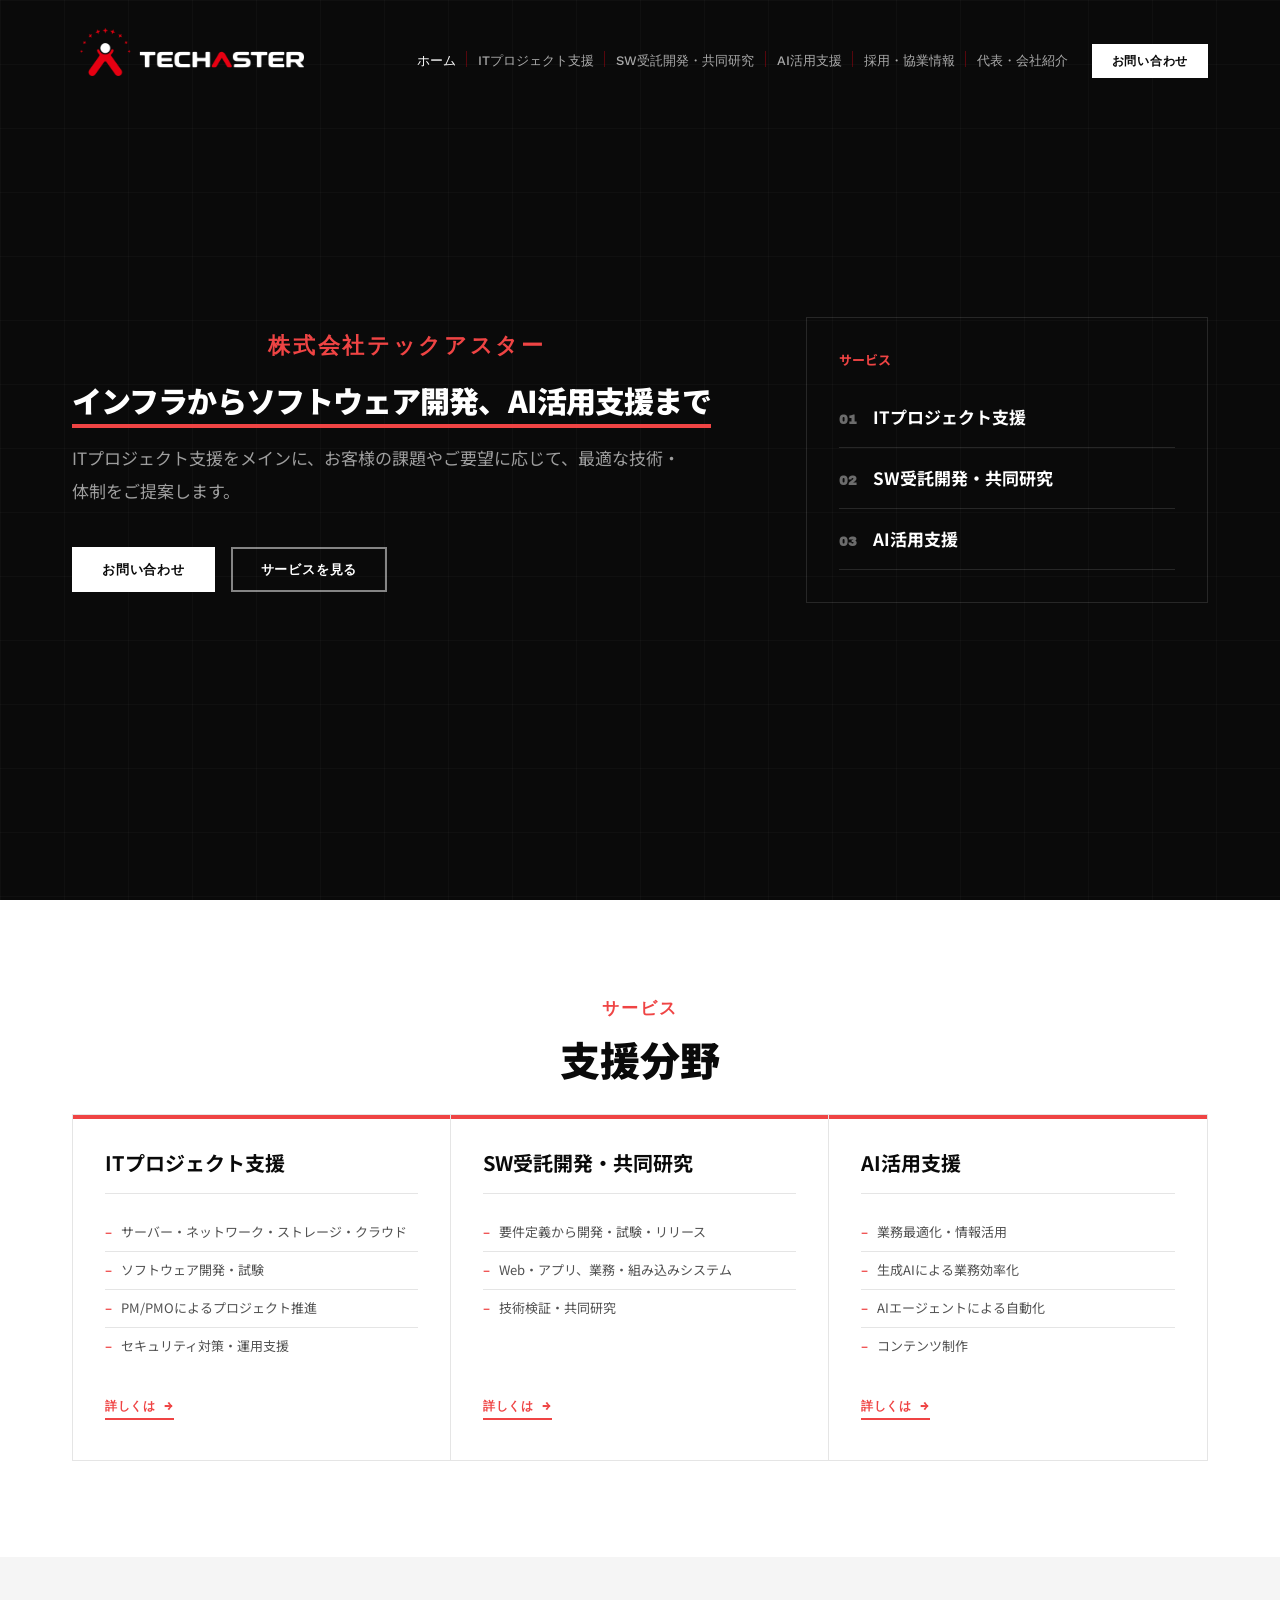
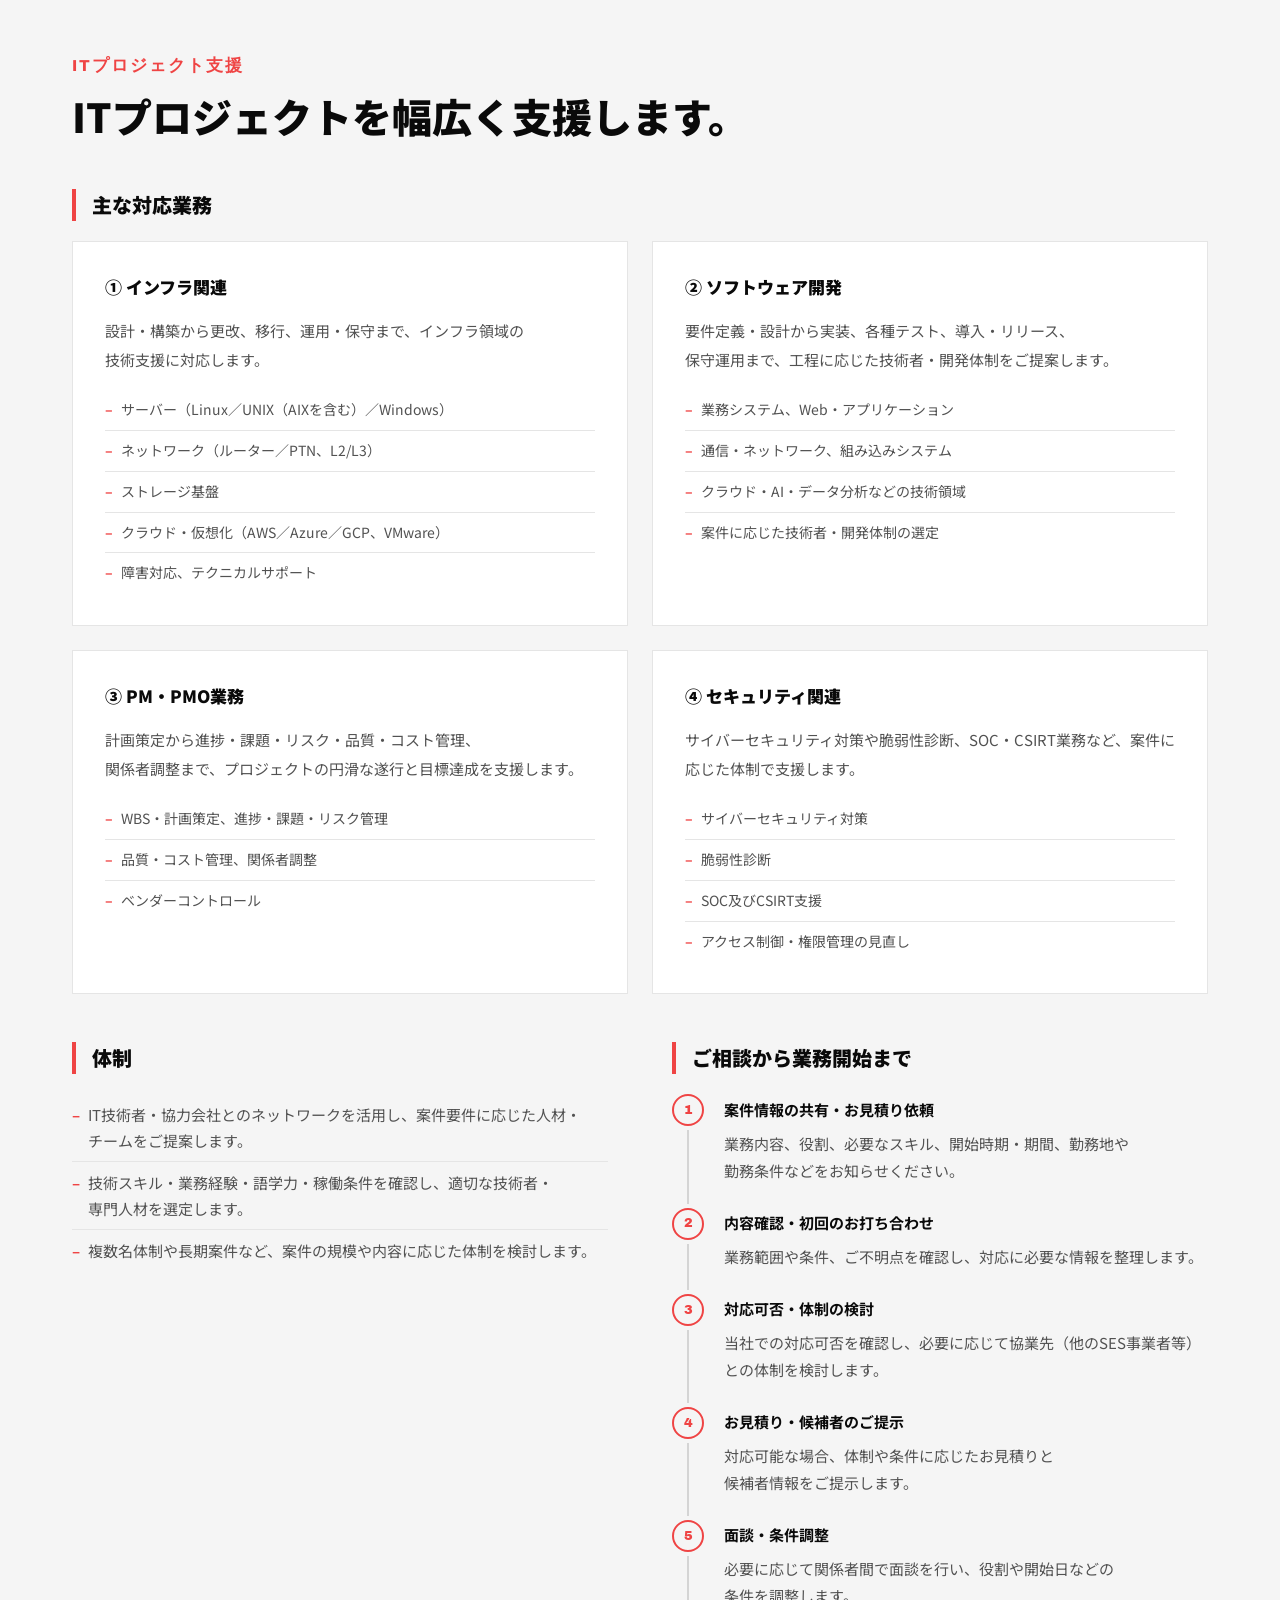
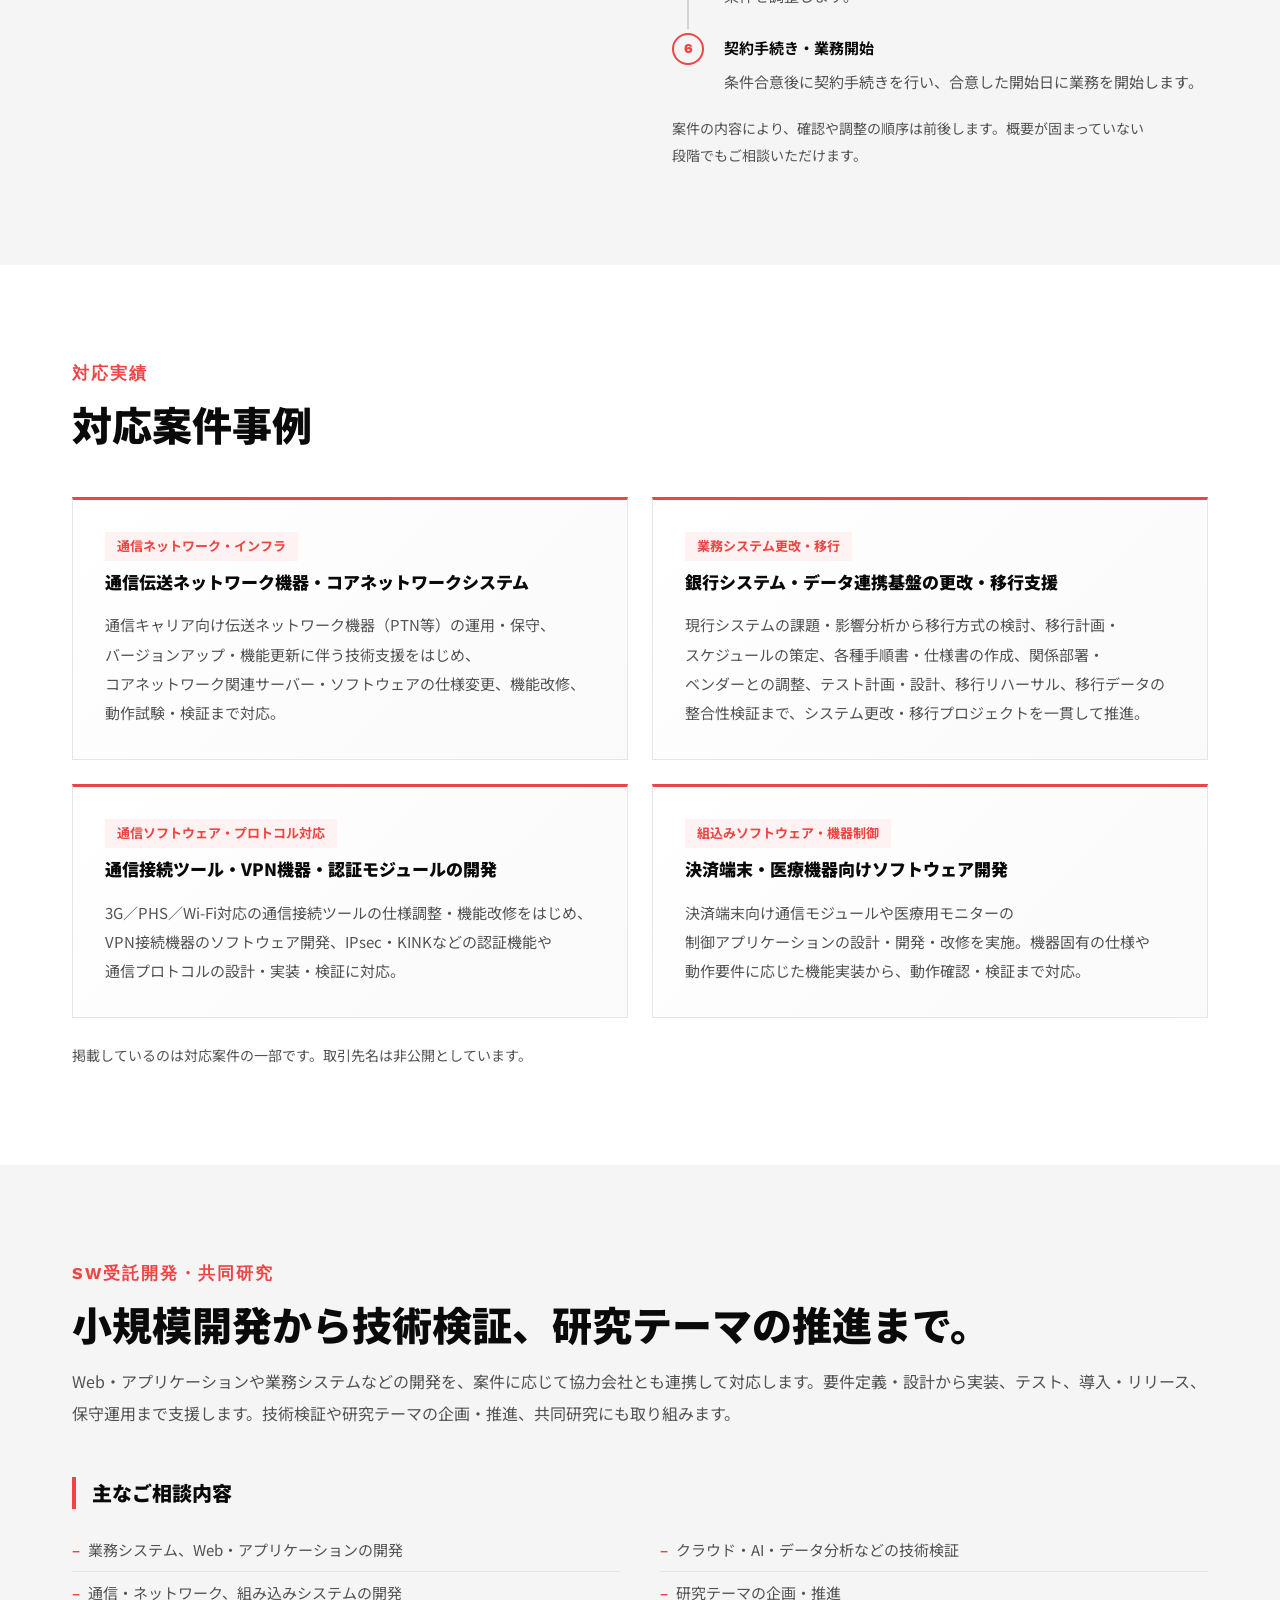
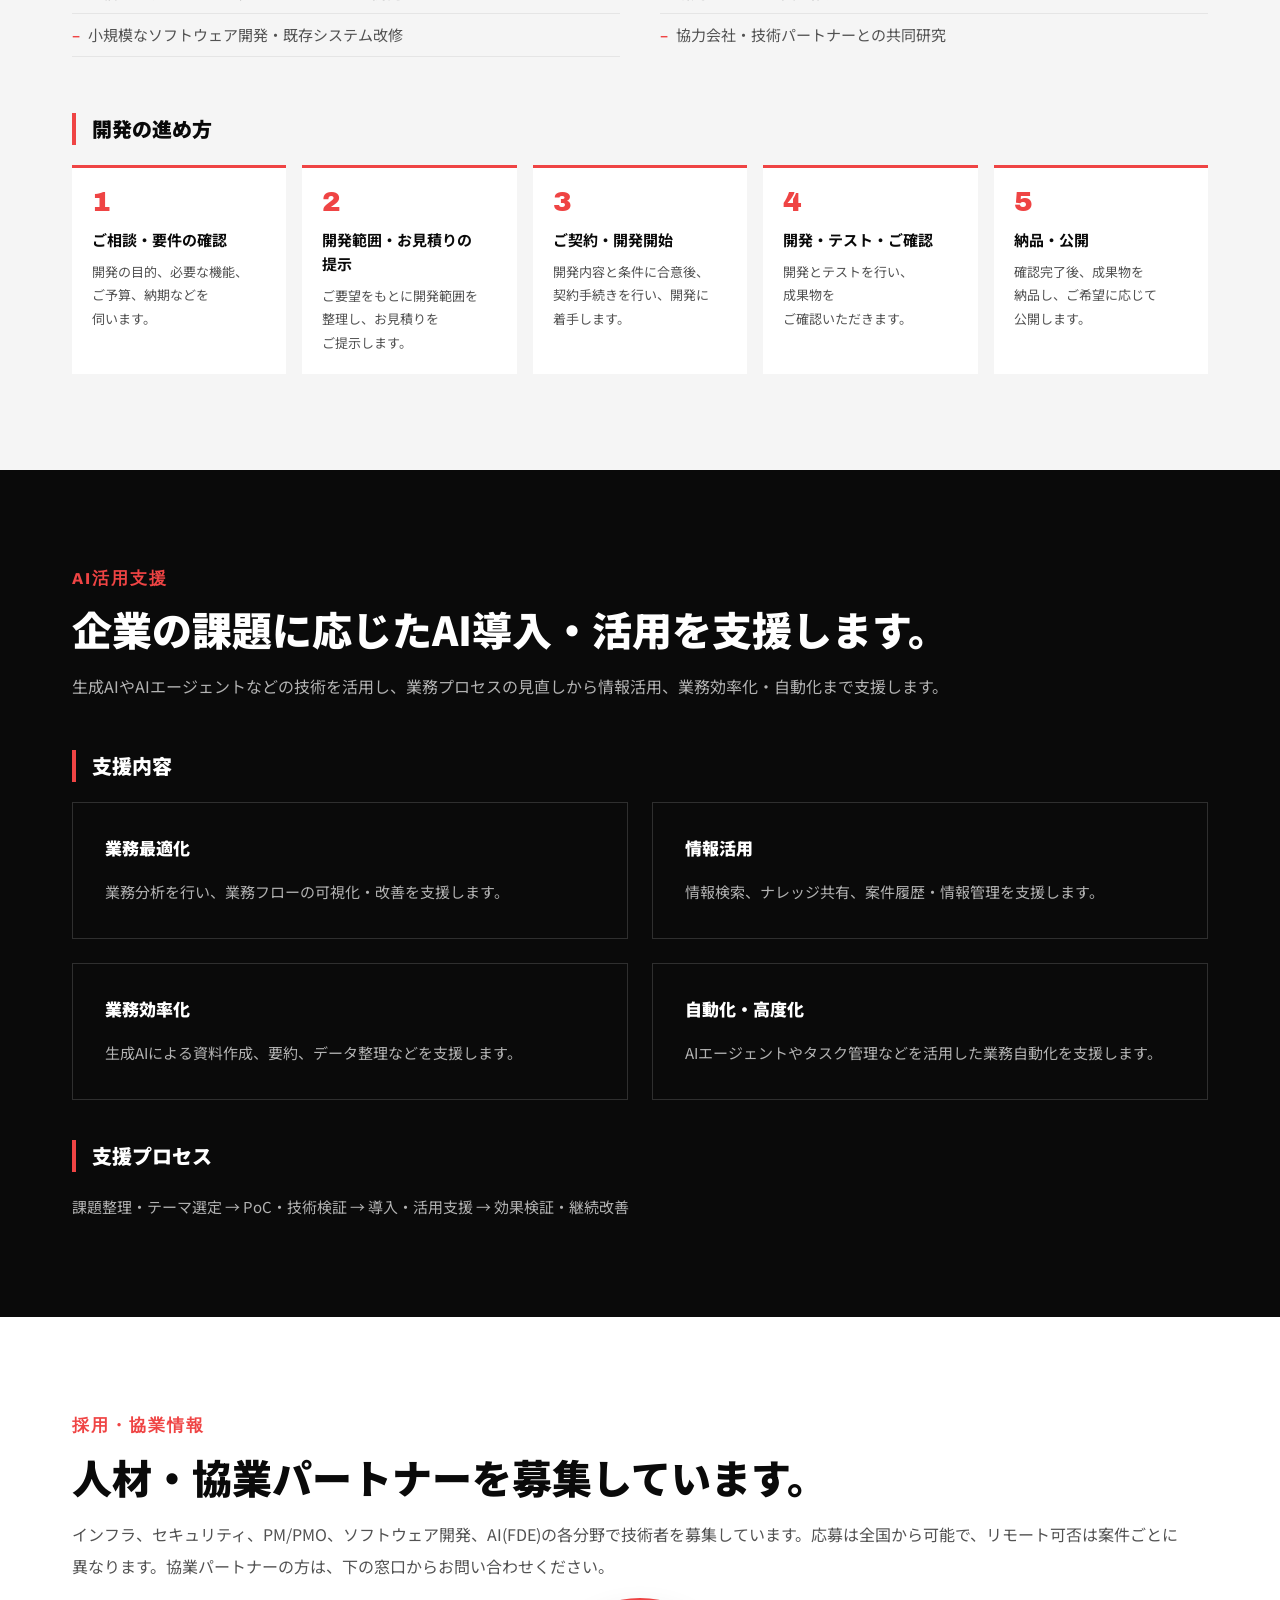
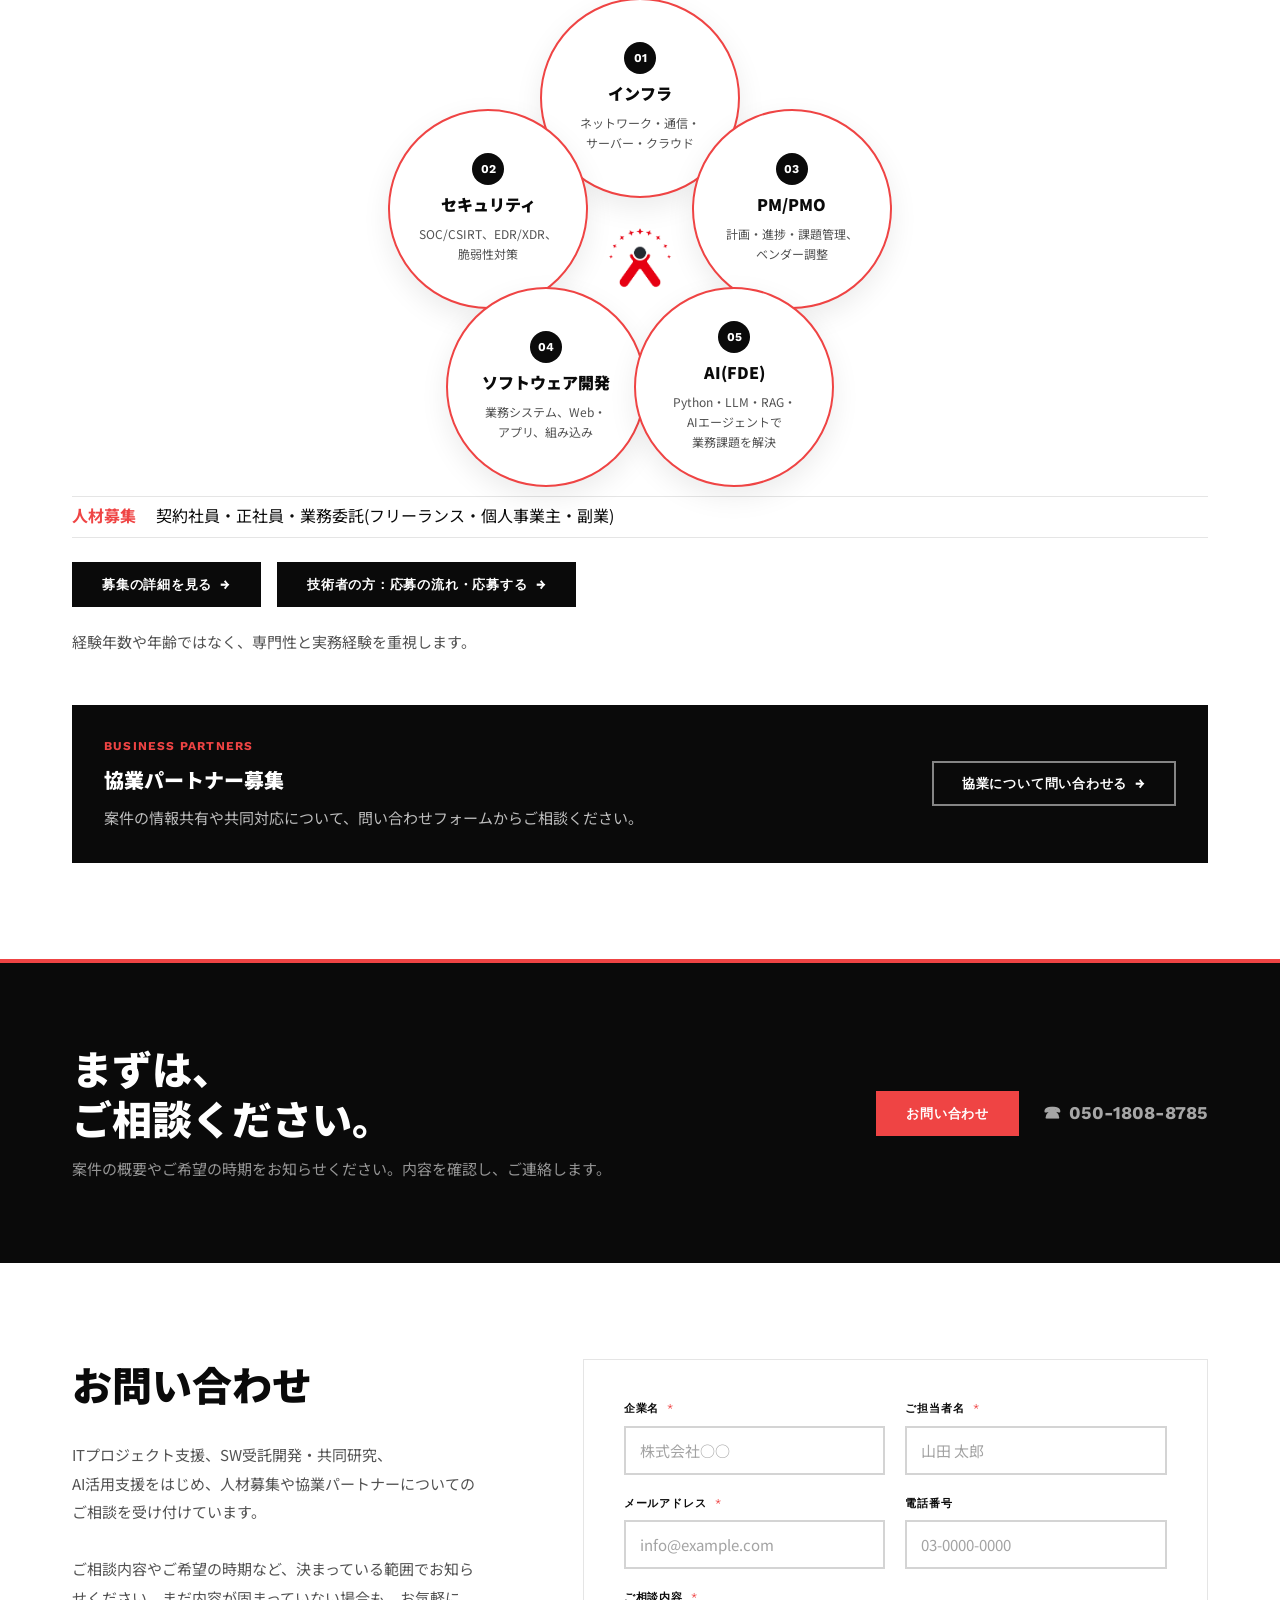
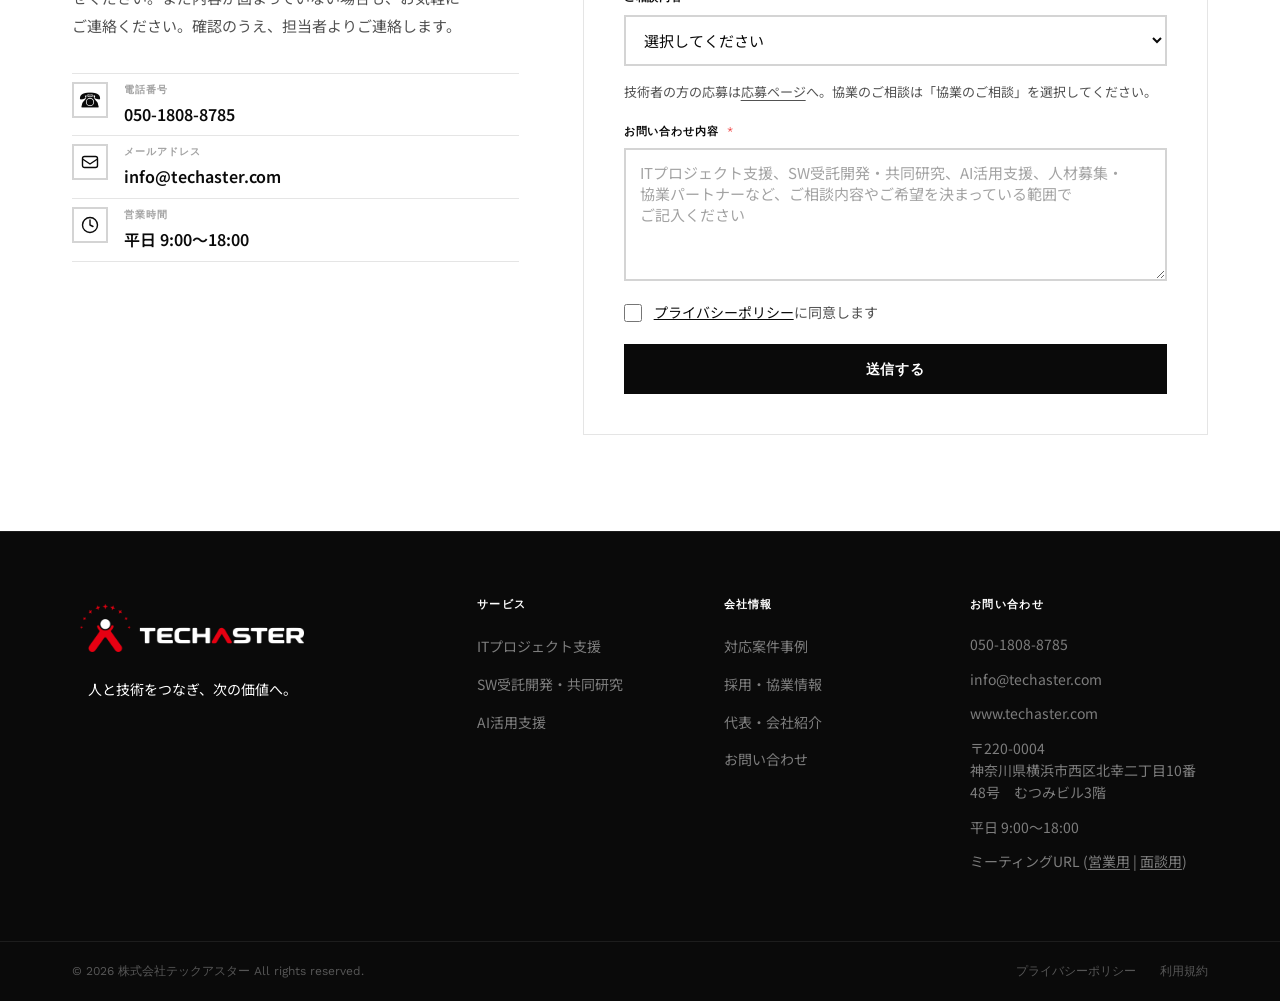
==== index.html @ bf21780f "【HP】代表挨拶を新設" ====
<!DOCTYPE html>
<html lang="ja">

<head>
    <meta charset="utf-8">
    <meta name="viewport" content="width=device-width, initial-scale=1.0">
    <meta name="description" content="株式会社テックアスターは、ITプロジェクト支援、SW受託開発・共同研究、AI活用支援を通じて、お客様の課題解決とビジネスの成長を支援します。">
    <meta property="og:title" content="株式会社テックアスター">
    <meta property="og:description" content="ITプロジェクト支援、SW受託開発・共同研究、AI活用支援。人と技術をつなぎ、次の価値へ。">
    <meta property="og:type" content="website">
    <meta property="og:url" content="https://www.techaster.com/">
    <title>株式会社テックアスター | ITプロジェクト支援 / SW受託開発・共同研究 / AI活用支援</title>

    <link rel="preconnect" href="https://fonts.googleapis.com">
    <link rel="preconnect" href="https://fonts.gstatic.com" crossorigin>
    <link
        href="https://fonts.googleapis.com/css2?family=Archivo+Black&family=Work+Sans:wght@400;500;600;700;800&family=Noto+Sans+JP:wght@400;700;900&family=Inter:wght@400;600;700&display=swap"
        rel="stylesheet">

    <link rel="canonical" href="https://www.techaster.com/">
    <meta property="og:image" content="https://www.techaster.com/assets/icons/techaster_horizontal_white-bg.png">
    <meta property="og:locale" content="ja_JP">
    <meta name="twitter:card" content="summary">
    <script type="application/ld+json">
    {"@context":"https://schema.org","@type":"Organization","name":"株式会社テックアスター","url":"https://www.techaster.com/","logo":"https://www.techaster.com/assets/icons/techaster_horizontal_white-bg.png","telephone":"+81-50-1808-8785","email":"info@techaster.com","address":{"@type":"PostalAddress","postalCode":"220-0004","addressRegion":"神奈川県","addressLocality":"横浜市西区","streetAddress":"北幸二丁目10番48号 むつみビル3階","addressCountry":"JP"}}
    </script>
    <link rel="icon" type="image/png" href="assets/icons/favicon.png">
    <link rel="apple-touch-icon" href="assets/icons/favicon.png">
    <link rel="stylesheet" href="style.css">
</head>

<body>
    <a class="skip-link" href="#main-content">本文へスキップ</a>

    <!-- ========== ヘッダー ========== -->
    <header class="header" id="header">
        <nav class="navbar container" role="navigation" aria-label="グローバルナビゲーション">
            <div class="navbar__logo">
                <a href="#home" class="logo-link" aria-label="株式会社テックアスター トップへ">
                    <img class="logo-image logo-image--dark"
                        src="assets/icons/techaster_horizontal_for-dark-bg_transparent.png" alt="TECHASTER">
                    <img class="logo-image logo-image--light"
                        src="assets/icons/techaster_horizontal_for-light-bg_transparent.png" alt="TECHASTER">
                </a>
            </div>

            <button class="navbar__toggle" id="navToggle" aria-controls="primaryNav" aria-expanded="false"
                aria-label="ナビゲーションを開く">
                <span class="hamburger" aria-hidden="true"></span>
            </button>

            <ul class="navbar__menu" id="primaryNav" role="list">
                <li><a href="#home">ホーム</a></li>
                <li><a href="#ses">ITプロジェクト支援</a></li>
                <li><a href="#web">SW受託開発・共同研究</a></li>
                <li><a href="#ai">AI活用支援</a></li>
                <li><a href="#recruit">採用・協業情報</a></li>
                <li><a href="representative.html">代表・会社紹介</a></li>
                <li><a href="#contact" class="nav-cta">お問い合わせ</a></li>
            </ul>
        </nav>
    </header>

    <main id="main-content">


        <!-- ========== Hero（黒） ========== -->
        <section id="home" class="hero-section" aria-labelledby="heroTitle">
            <div class="hero-sky" aria-hidden="true"></div>
            <div class="container hero-section__inner">

                <div class="hero-section__content fade-in">
                    <span class="hero-section__overline">
                        <span class="hero-section__overline-star hero-sky__star--four-point" aria-hidden="true"></span>
                        株式会社テックアスター
                        <span class="hero-section__overline-star hero-sky__star--four-point" aria-hidden="true"></span>
                    </span>
                    <h1 class="hero-section__title" id="heroTitle">
                        <span class="title-line title-line--accent">インフラからソフトウェア開発、AI活用支援まで</span>
                    </h1>
                    <p class="hero-section__subtitle">
                        ITプロジェクト支援をメインに、お客様の課題やご要望に応じて、最適な技術・体制をご提案します。
                    </p>
                    <div class="hero-section__cta">
                        <a href="#contact" class="btn btn--primary">お問い合わせ</a>
                        <a href="#services" class="btn btn--outline-white">サービスを見る</a>
                    </div>
                </div>

                <div class="hero-scope fade-in" style="--delay:0.2s">
                    <p class="hero-scope__label">サービス</p>
                    <ul class="hero-scope__list">
                        <li><a href="#ses"><span>01</span>ITプロジェクト支援</a></li>
                        <li><a href="#web"><span>02</span>SW受託開発・共同研究</a></li>
                        <li><a href="#ai"><span>03</span>AI活用支援</a></li>
                    </ul>
                </div>

            </div>
        </section>

        <!-- ========== サービス概要（白） ========== -->
        <section id="services" class="services-section" aria-labelledby="servicesTitle">
            <div class="container">
                <div class="section-header section-header--center fade-in">
                    <span class="section-overline">サービス</span>
                    <h2 class="section-title" id="servicesTitle">支援分野</h2>
                </div>
                <div class="services-grid">

                    <div class="service-card fade-in" style="--delay:0.1s">
                        <span class="service-card__num" aria-hidden="true">01</span>
                        <h3 class="service-card__title">ITプロジェクト支援</h3>
                        <ul class="service-card__list">
                            <li>サーバー・ネットワーク・ストレージ・クラウド</li>
                            <li>ソフトウェア開発・試験</li>
                            <li>PM/PMOによるプロジェクト推進</li>
                            <li>セキュリティ対策・運用支援</li>
                        </ul>
                        <a href="#ses" class="service-card__link">詳しくは <span aria-hidden="true">→</span></a>
                    </div>

                    <div class="service-card fade-in" style="--delay:0.2s">
                        <span class="service-card__num" aria-hidden="true">02</span>
                        <h3 class="service-card__title">SW受託開発・共同研究</h3>
                        <ul class="service-card__list">
                            <li>要件定義から開発・試験・リリース</li>
                            <li>Web・アプリ、業務・組み込みシステム</li>
                            <li>技術検証・共同研究</li>
                        </ul>
                        <a href="#web" class="service-card__link">詳しくは <span aria-hidden="true">→</span></a>
                    </div>

                    <div class="service-card fade-in" style="--delay:0.3s">
                        <span class="service-card__num" aria-hidden="true">03</span>
                        <h3 class="service-card__title">AI活用支援</h3>
                        <ul class="service-card__list">
                            <li>業務最適化・情報活用</li>
                            <li>生成AIによる業務効率化</li>
                            <li>AIエージェントによる自動化</li>
                            <li>コンテンツ制作</li>
                        </ul>
                        <a href="#ai" class="service-card__link">詳しくは <span aria-hidden="true">→</span></a>
                    </div>

                </div>
            </div>
        </section>

        <!-- ========== SES・IT技術支援（薄灰） ========== -->
        <section id="ses" class="detail-section detail-section--gray" aria-labelledby="sesTitle">
            <div class="container">
                <div class="section-header fade-in">
                    <span class="section-overline">ITプロジェクト支援</span>
                    <h2 class="section-title" id="sesTitle">ITプロジェクトを幅広く支援します。</h2>
                </div>

                <h3 class="detail-subtitle fade-in">主な対応業務</h3>
                <div class="detail-grid detail-grid--2">
                    <div class="detail-card fade-in">
                        <h4 class="detail-card__title">① インフラ関連</h4>
                        <p class="detail-text">設計・構築から更改、移行、運用・保守まで、インフラ領域の技術支援に対応します。</p>
                        <ul class="detail-list" style="margin-top: 1rem;">
                            <li>サーバー（Linux／UNIX（AIXを含む）／Windows）</li>
                            <li>ネットワーク（ルーター／PTN、L2/L3）</li>
                            <li>ストレージ基盤</li>
                            <li>クラウド・仮想化（AWS／Azure／GCP、VMware）</li>
                            <li>障害対応、テクニカルサポート</li>
                        </ul>
                    </div>
                    <div class="detail-card fade-in" style="--delay:0.1s">
                        <h4 class="detail-card__title">② ソフトウェア開発</h4>
                        <p class="detail-text">要件定義・設計から実装、各種テスト、導入・リリース、保守運用まで、工程に応じた技術者・開発体制をご提案します。</p>
                        <ul class="detail-list" style="margin-top: 1rem;">
                            <li>業務システム、Web・アプリケーション</li>
                            <li>通信・ネットワーク、組み込みシステム</li>
                            <li>クラウド・AI・データ分析などの技術領域</li>
                            <li>案件に応じた技術者・開発体制の選定</li>
                        </ul>
                    </div>
                    <div class="detail-card fade-in">
                        <h4 class="detail-card__title">③ PM・PMO業務</h4>
                        <p class="detail-text">計画策定から進捗・課題・リスク・品質・コスト管理、関係者調整まで、プロジェクトの円滑な遂行と目標達成を支援します。</p>
                        <ul class="detail-list" style="margin-top: 1rem;">
                            <li>WBS・計画策定、進捗・課題・リスク管理</li>
                            <li>品質・コスト管理、関係者調整</li>
                            <li>ベンダーコントロール</li>
                        </ul>
                    </div>
                    <div class="detail-card fade-in" style="--delay:0.1s">
                        <h4 class="detail-card__title">④ セキュリティ関連</h4>
                        <p class="detail-text">サイバーセキュリティ対策や脆弱性診断、SOC・CSIRT業務など、案件に応じた体制で支援します。</p>
                        <ul class="detail-list" style="margin-top: 1rem;">
                            <li>サイバーセキュリティ対策</li>
                            <li>脆弱性診断</li>
                            <li>SOC及びCSIRT支援</li>
                            <li>アクセス制御・権限管理の見直し</li>
                        </ul>
                    </div>
                </div>

                <div class="detail-two fade-in">
                    <div>
                        <h3 class="detail-subtitle">体制</h3>
                        <ul class="detail-list detail-list--plain">
                            <li>IT技術者・協力会社とのネットワークを活用し、案件要件に応じた人材・チームをご提案します。</li>
                            <li>技術スキル・業務経験・語学力・稼働条件を確認し、適切な技術者・専門人材を選定します。</li>
                            <li>複数名体制や長期案件など、案件の規模や内容に応じた体制を検討します。</li>
                        </ul>
                    </div>
                    <div>
                        <h3 class="detail-subtitle">ご相談から業務開始まで</h3>
                        <ol class="detail-steps">
                            <li>
                                <div>
                                    <strong>案件情報の共有・お見積り依頼</strong>
                                    <p>業務内容、役割、必要なスキル、開始時期・期間、勤務地や勤務条件などをお知らせください。</p>
                                </div>
                            </li>
                            <li>
                                <div>
                                    <strong>内容確認・初回のお打ち合わせ</strong>
                                    <p>業務範囲や条件、ご不明点を確認し、対応に必要な情報を整理します。</p>
                                </div>
                            </li>
                            <li>
                                <div>
                                    <strong>対応可否・体制の検討</strong>
                                    <p>当社での対応可否を確認し、必要に応じて協業先（他のSES事業者等）との体制を検討します。</p>
                                </div>
                            </li>
                            <li>
                                <div>
                                    <strong>お見積り・候補者のご提示</strong>
                                    <p>対応可能な場合、体制や条件に応じたお見積りと候補者情報をご提示します。</p>
                                </div>
                            </li>
                            <li>
                                <div>
                                    <strong>面談・条件調整</strong>
                                    <p>必要に応じて関係者間で面談を行い、役割や開始日などの条件を調整します。</p>
                                </div>
                            </li>
                            <li>
                                <div>
                                    <strong>契約手続き・業務開始</strong>
                                    <p>条件合意後に契約手続きを行い、合意した開始日に業務を開始します。</p>
                                </div>
                            </li>
                        </ol>
                        <p class="detail-note">案件の内容により、確認や調整の順序は前後します。概要が固まっていない段階でもご相談いただけます。</p>
                    </div>
                </div>
            </div>
        </section>

        <!-- ========== 対応実績（白） ========== -->
        <section id="works" class="detail-section" aria-labelledby="worksTitle">
            <div class="container">
                <div class="section-header fade-in">
                    <span class="section-overline">対応実績</span>
                    <h2 class="section-title" id="worksTitle">対応案件事例</h2>
                </div>
                <div class="detail-grid detail-grid--2 works-grid">
                    <div class="detail-card fade-in">
                        <p class="detail-tag">通信ネットワーク・インフラ</p>
                        <h3 class="detail-card__title">通信伝送ネットワーク機器・コアネットワークシステム</h3>
                        <p class="detail-text">通信キャリア向け伝送ネットワーク機器（PTN等）の運用・保守、バージョンアップ・機能更新に伴う技術支援をはじめ、コアネットワーク関連サーバー・ソフトウェアの仕様変更、機能改修、動作試験・検証まで対応。</p>
                    </div>
                    <div class="detail-card fade-in" style="--delay:0.1s">
                        <p class="detail-tag">業務システム更改・移行</p>
                        <h3 class="detail-card__title">銀行システム・データ連携基盤の更改・移行支援</h3>
                        <p class="detail-text">現行システムの課題・影響分析から移行方式の検討、移行計画・スケジュールの策定、各種手順書・仕様書の作成、関係部署・ベンダーとの調整、テスト計画・設計、移行リハーサル、移行データの整合性検証まで、システム更改・移行プロジェクトを一貫して推進。</p>
                    </div>
                    <div class="detail-card fade-in" style="--delay:0.2s">
                        <p class="detail-tag">通信ソフトウェア・プロトコル対応</p>
                        <h3 class="detail-card__title">通信接続ツール・VPN機器・認証モジュールの開発</h3>
                        <p class="detail-text">3G／PHS／Wi-Fi対応の通信接続ツールの仕様調整・機能改修をはじめ、VPN接続機器のソフトウェア開発、IPsec・KINKなどの認証機能や通信プロトコルの設計・実装・検証に対応。</p>
                    </div>
                    <div class="detail-card fade-in">
                        <p class="detail-tag">組込みソフトウェア・機器制御</p>
                        <h3 class="detail-card__title">決済端末・医療機器向けソフトウェア開発</h3>
                        <p class="detail-text">決済端末向け通信モジュールや医療用モニターの制御アプリケーションの設計・開発・改修を実施。機器固有の仕様や動作要件に応じた機能実装から、動作確認・検証まで対応。</p>
                    </div>
                </div>
                <p class="detail-note fade-in">掲載しているのは対応案件の一部です。取引先名は非公開としています。</p>
            </div>
        </section>

        <!-- ========== SW受託開発・共同研究（薄灰） ========== -->
        <section id="web" class="detail-section detail-section--gray" aria-labelledby="webTitle">
            <div class="container">
                <div class="section-header fade-in">
                    <span class="section-overline">SW受託開発・共同研究</span>
                    <h2 class="section-title" id="webTitle">小規模開発から技術検証、研究テーマの推進まで。</h2>
                    <p class="detail-lead">
                        Web・アプリケーションや業務システムなどの開発を、案件に応じて協力会社とも連携して対応します。要件定義・設計から実装、テスト、導入・リリース、保守運用まで支援します。技術検証や研究テーマの企画・推進、共同研究にも取り組みます。
                    </p>
                </div>
                <h3 class="detail-subtitle fade-in">主なご相談内容</h3>
                <ul class="detail-list detail-list--plain detail-list--cols fade-in">
                    <li>業務システム、Web・アプリケーションの開発</li>
                    <li>通信・ネットワーク、組み込みシステムの開発</li>
                    <li>小規模なソフトウェア開発・既存システム改修</li>
                    <li>クラウド・AI・データ分析などの技術検証</li>
                    <li>研究テーマの企画・推進</li>
                    <li>協力会社・技術パートナーとの共同研究</li>
                </ul>

                <h3 class="detail-subtitle fade-in" style="margin-top: 3.5rem;">開発の進め方</h3>
                <ol class="step-cards fade-in">
                    <li><span class="step-cards__no" aria-hidden="true"></span><strong>ご相談・要件の確認</strong>
                        <p>開発の目的、必要な機能、ご予算、納期などを伺います。</p>
                    </li>
                    <li><span class="step-cards__no" aria-hidden="true"></span><strong>開発範囲・お見積りの提示</strong>
                        <p>ご要望をもとに開発範囲を整理し、お見積りをご提示します。</p>
                    </li>
                    <li><span class="step-cards__no" aria-hidden="true"></span><strong>ご契約・開発開始</strong>
                        <p>開発内容と条件に合意後、契約手続きを行い、開発に着手します。</p>
                    </li>
                    <li><span class="step-cards__no" aria-hidden="true"></span><strong>開発・テスト・ご確認</strong>
                        <p>開発とテストを行い、成果物をご確認いただきます。</p>
                    </li>
                    <li><span class="step-cards__no" aria-hidden="true"></span><strong>納品・公開</strong>
                        <p>確認完了後、成果物を納品し、ご希望に応じて公開します。</p>
                    </li>
                </ol>
            </div>
        </section>

        <!-- ========== AI活用支援（黒） ========== -->
        <section id="ai" class="detail-section detail-section--dark" aria-labelledby="aiTitle">
            <div class="container">
                <div class="section-header fade-in">
                    <span class="section-overline">AI活用支援</span>
                    <h2 class="section-title" id="aiTitle">企業の課題に応じたAI導入・活用を支援します。</h2>
                    <p class="detail-lead">
                        生成AIやAIエージェントなどの技術を活用し、業務プロセスの見直しから情報活用、業務効率化・自動化まで支援します。
                    </p>
                </div>
                <h3 class="detail-subtitle fade-in">支援内容</h3>
                <div class="detail-grid detail-grid--2">
                    <div class="detail-card fade-in">
                        <h4 class="detail-card__title">業務最適化</h4>
                        <p class="detail-text">業務分析を行い、業務フローの可視化・改善を支援します。</p>
                    </div>
                    <div class="detail-card fade-in" style="--delay:0.1s">
                        <h4 class="detail-card__title">情報活用</h4>
                        <p class="detail-text">情報検索、ナレッジ共有、案件履歴・情報管理を支援します。</p>
                    </div>
                    <div class="detail-card fade-in" style="--delay:0.2s">
                        <h4 class="detail-card__title">業務効率化</h4>
                        <p class="detail-text">生成AIによる資料作成、要約、データ整理などを支援します。</p>
                    </div>
                    <div class="detail-card fade-in" style="--delay:0.3s">
                        <h4 class="detail-card__title">自動化・高度化</h4>
                        <p class="detail-text">AIエージェントやタスク管理などを活用した業務自動化を支援します。</p>
                    </div>
                </div>
                <div class="detail-consult fade-in">
                    <h3 class="detail-subtitle">支援プロセス</h3>
                    <p class="detail-text">課題整理・テーマ選定 → PoC・技術検証 → 導入・活用支援 → 効果検証・継続改善</p>
                </div>
            </div>
        </section>

        <!-- ========== 採用・協業情報（白） ========== -->
        <section id="recruit" class="detail-section" aria-labelledby="recruitTitle">
            <div class="container">
                <div class="section-header recruitment-section-header">
                    <span class="section-overline">採用・協業情報</span>
                    <h2 class="section-title" id="recruitTitle">人材・協業パートナーを募集しています。</h2>
                    <p class="detail-lead">
                        インフラ、セキュリティ、PM/PMO、ソフトウェア開発、AI(FDE)の各分野で技術者を募集しています。応募は全国から可能で、リモート可否は案件ごとに異なります。協業パートナーの方は、下の窓口からお問い合わせください。
                    </p>
                </div>

                <div class="recruitment-orbit" role="group" aria-label="テックアスターを中心とした5つの募集分野">
                    <article class="recruitment-orbit__node recruitment-orbit__node--infra">
                        <span class="recruitment-orbit__number">01</span>
                        <h3>インフラ</h3>
                        <p>ネットワーク・通信・サーバー・クラウド</p>
                    </article>
                    <article class="recruitment-orbit__node recruitment-orbit__node--security">
                        <span class="recruitment-orbit__number">02</span>
                        <h3>セキュリティ</h3>
                        <p>SOC/CSIRT、EDR/XDR、脆弱性対策</p>
                    </article>
                    <article class="recruitment-orbit__node recruitment-orbit__node--pm">
                        <span class="recruitment-orbit__number">03</span>
                        <h3>PM/PMO</h3>
                        <p>計画・進捗・課題管理、ベンダー調整</p>
                    </article>
                    <article class="recruitment-orbit__node recruitment-orbit__node--software">
                        <span class="recruitment-orbit__number">04</span>
                        <h3>ソフトウェア開発</h3>
                        <p>業務システム、Web・アプリ、組み込み</p>
                    </article>
                    <article class="recruitment-orbit__node recruitment-orbit__node--ai">
                        <span class="recruitment-orbit__number">05</span>
                        <h3>AI(FDE)</h3>
                        <p>Python・LLM・RAG・AIエージェントで業務課題を解決</p>
                    </article>
                    <div class="recruitment-orbit__center">
                        <img src="assets/icons/favicon.png" alt="">
                    </div>
                </div>

                <div class="recruit-summary__employment">
                    <strong>人材募集</strong>
                    <span>契約社員・正社員・業務委託(フリーランス・個人事業主・副業)</span>
                </div>
                <div class="recruit-summary__actions">
                    <a href="./recruitment/index.html" class="btn btn--dark">募集の詳細を見る <span aria-hidden="true">→</span></a>
                    <a href="./recruitment/apply.html" class="btn btn--dark">技術者の方：応募の流れ・応募する <span aria-hidden="true">→</span></a>
                </div>
                <p class="detail-text recruit-summary__note">経験年数や年齢ではなく、専門性と実務経験を重視します。</p>

                <div class="recruitment-partner-box">
                    <div class="recruitment-partner-box__content">
                        <span class="recruitment-partner-box__eyebrow">BUSINESS PARTNERS</span>
                        <h3>協業パートナー募集</h3>
                        <p>案件の情報共有や共同対応について、問い合わせフォームからご相談ください。</p>
                    </div>
                    <a href="#contact" class="btn btn--outline-white">協業について問い合わせる <span aria-hidden="true">→</span></a>
                </div>
            </div>
        </section>

        <!-- ========== CTA バナー（黒） ========== -->
        <section class="cta-banner" aria-labelledby="ctaBannerTitle">
            <div class="container">
                <div class="cta-banner__inner fade-in">
                    <div class="cta-banner__text">
                        <h2 class="cta-banner__title" id="ctaBannerTitle">まずは、<br>ご相談ください。</h2>
                        <p class="cta-banner__subtitle">案件の概要やご希望の時期をお知らせください。内容を確認し、ご連絡します。</p>
                    </div>
                    <div class="cta-banner__actions">
                        <a href="#contact" class="btn btn--strike">お問い合わせ</a>
                        <a href="tel:050-1808-8785" class="cta-phone">
                            <span class="cta-phone__icon" aria-hidden="true">&#9742;</span>
                            050-1808-8785
                        </a>
                    </div>
                </div>
            </div>
        </section>

        <!-- ========== お問い合わせ（薄灰） ========== -->
        <section id="contact" class="contact-section" aria-labelledby="contactTitle">
            <div class="container">
                <div class="contact-grid">

                    <div class="contact-info fade-in">
                        <div class="section-header">
                            <h2 class="section-title" id="contactTitle">お問い合わせ</h2>
                        </div>
                        <p class="contact-info__lead">
                            ITプロジェクト支援、SW受託開発・共同研究、AI活用支援をはじめ、人材募集や協業パートナーについてのご相談を受け付けています。<br><br>
                            ご相談内容やご希望の時期など、決まっている範囲でお知らせください。まだ内容が固まっていない場合も、お気軽にご連絡ください。確認のうえ、担当者よりご連絡します。
                        </p>
                        <div class="contact-info__items">
                            <div class="contact-info-item">
                                <div class="contact-info-item__icon" aria-hidden="true">
                                    <span class="contact-info-item__phone-icon">&#9742;</span>
                                </div>
                                <div>
                                    <p class="contact-info-item__label">電話番号</p>
                                    <a href="tel:050-1808-8785" class="contact-info-item__value">050-1808-8785</a>
                                </div>
                            </div>
                            <div class="contact-info-item">
                                <div class="contact-info-item__icon" aria-hidden="true">
                                    <svg width="18" height="18" viewBox="0 0 18 18" fill="none">
                                        <rect x="1.5" y="3.5" width="15" height="11" rx="2" stroke="currentColor"
                                            stroke-width="1.4" />
                                        <path d="M1.5 6l7.5 5 7.5-5" stroke="currentColor" stroke-width="1.4" />
                                    </svg>
                                </div>
                                <div>
                                    <p class="contact-info-item__label">メールアドレス</p>
                                    <a href="mailto:info@techaster.com"
                                        class="contact-info-item__value">info@techaster.com</a>
                                </div>
                            </div>
                            <div class="contact-info-item">
                                <div class="contact-info-item__icon" aria-hidden="true">
                                    <svg width="18" height="18" viewBox="0 0 18 18" fill="none">
                                        <circle cx="9" cy="9" r="7.5" stroke="currentColor" stroke-width="1.4" />
                                        <path d="M9 4v5l3 1.5" stroke="currentColor" stroke-width="1.4"
                                            stroke-linecap="round" stroke-linejoin="round" />
                                    </svg>
                                </div>
                                <div>
                                    <p class="contact-info-item__label">営業時間</p>
                                    <p class="contact-info-item__value">平日 9:00〜18:00</p>
                                </div>
                            </div>
                        </div>
                    </div>

                    <div class="contact-form-wrap fade-in" style="--delay:0.2s">
                        <form id="contactForm" class="contact-form" novalidate action="https://formspree.io/f/xojrprek"
                            method="POST">

                            <div class="form-row">
                                <div class="form-group">
                                    <label for="company-name" class="form-label">企業名 <span class="form-required"
                                            aria-label="必須">*</span></label>
                                    <input type="text" id="company-name" name="company_name" class="form-input" required
                                        aria-required="true" placeholder="株式会社○○">
                                </div>
                                <div class="form-group">
                                    <label for="contact-name" class="form-label">ご担当者名 <span class="form-required"
                                            aria-label="必須">*</span></label>
                                    <input type="text" id="contact-name" name="contact_name" class="form-input" required
                                        aria-required="true" placeholder="山田 太郎">
                                </div>
                            </div>

                            <div class="form-row">
                                <div class="form-group">
                                    <label for="email" class="form-label">メールアドレス <span class="form-required"
                                            aria-label="必須">*</span></label>
                                    <input type="email" id="email" name="email" class="form-input" required
                                        aria-required="true" placeholder="info@example.com">
                                </div>
                                <div class="form-group">
                                    <label for="phone" class="form-label">電話番号</label>
                                    <input type="tel" id="phone" name="phone" class="form-input"
                                        placeholder="03-0000-0000">
                                </div>
                            </div>

                            <div class="form-group">
                                <label for="service-type" class="form-label">ご相談内容 <span class="form-required"
                                        aria-label="必須">*</span></label>
                                <select id="service-type" name="service_type" class="form-select" required
                                    aria-required="true">
                                    <option value="">選択してください</option>
                                    <option value="infra">ITプロジェクト支援</option>
                                    <option value="sw">ソフトウェア開発・試験</option>
                                    <option value="web">SW受託開発・共同研究</option>
                                    <option value="ai">AI活用支援</option>
                                    <option value="recruit">採用・ご経歴のご相談</option>
                                    <option value="partner">協業のご相談</option>
                                    <option value="other">その他</option>
                                </select>
                                <p class="form-hint">技術者の方の応募は<a href="recruitment/apply.html">応募ページ</a>へ。協業のご相談は「協業のご相談」を選択してください。</p>
                            </div>

                            <div class="form-group">
                                <label for="message" class="form-label">お問い合わせ内容 <span class="form-required"
                                        aria-label="必須">*</span></label>
                                <textarea id="message" name="message" class="form-textarea" rows="5" required
                                    aria-required="true"
                                    placeholder="ITプロジェクト支援、SW受託開発・共同研究、AI活用支援、人材募集・協業パートナーなど、ご相談内容やご希望を決まっている範囲でご記入ください"></textarea>
                            </div>

                            <div class="form-group form-group--checkbox">
                                <input type="checkbox" id="privacy-agree" name="privacy_agree" required
                                    aria-required="true">
                                <label for="privacy-agree" class="form-label-checkbox">
                                    <a href="privacy.html" class="link" target="_blank"
                                        rel="noopener">プライバシーポリシー</a>に同意します
                                </label>
                            </div>

                            <!-- ハニーポット：ボット検知用 -->
                            <input type="text" name="_gotcha" style="display:none" tabindex="-1" autocomplete="off"
                                aria-hidden="true">

                            <button type="submit" class="btn btn--dark btn--full">送信する</button>
                        </form>
                        <div id="form-message" class="form-message" role="alert" aria-live="polite" hidden></div>
                    </div>

                </div>
            </div>
        </section>

    </main>

    <!-- ========== フッター（黒） ========== -->
    <footer class="footer">
        <div class="footer__top">
            <div class="container footer__grid">
                <div class="footer__brand">
                    <a href="#home" class="footer__logo" aria-label="株式会社テックアスター トップへ">
                        <img class="logo-image logo-image--footer"
                            src="assets/icons/techaster_horizontal_for-dark-bg_transparent.png" alt="TECHASTER">
                    </a>
                    <p class="footer__tagline">人と技術をつなぎ、次の価値へ。</p>
                </div>

                <div class="footer__nav-group">
                    <h4 class="footer__nav-title">サービス</h4>
                    <ul class="footer__nav-list">
                        <li><a href="#ses">ITプロジェクト支援</a></li>
                        <li><a href="#web">SW受託開発・共同研究</a></li>
                        <li><a href="#ai">AI活用支援</a></li>
                    </ul>
                </div>

                <div class="footer__nav-group">
                    <h4 class="footer__nav-title">会社情報</h4>
                    <ul class="footer__nav-list">
                        <li><a href="#works">対応案件事例</a></li>
                        <li><a href="#recruit">採用・協業情報</a></li>
                        <li><a href="representative.html">代表・会社紹介</a></li>
                        <li><a href="#contact">お問い合わせ</a></li>
                    </ul>
                </div>

                <div class="footer__nav-group">
                    <h4 class="footer__nav-title">お問い合わせ</h4>
                    <address class="footer__contact-info">
                        <p><a href="tel:050-1808-8785">050-1808-8785</a></p>
                        <p><a href="mailto:info@techaster.com">info@techaster.com</a></p>
                        <p><a href="https://www.techaster.com/">www.techaster.com</a></p>
                        <p>〒220-0004<br>神奈川県横浜市西区北幸二丁目10番48号　むつみビル3階</p>
                        <p class="footer__hours">平日 9:00〜18:00</p>
                        <p class="footer__meeting-url">ミーティングURL (<a href="https://meet.google.com/zyx-fhvh-ckc">営業用</a>
                            | <a href="https://meet.google.com/wih-axkm-jjz">面談用</a>)</p>
                    </address>
                </div>
            </div>
        </div>
        <div class="footer__bottom">
            <div class="container footer__bottom-inner">
                <p class="footer__copyright">© 2026 株式会社テックアスター All rights reserved.</p>
                <div class="footer__legal">
                    <a href="privacy.html">プライバシーポリシー</a>
                    <a href="terms.html">利用規約</a>
                </div>
            </div>
        </div>
    </footer>

    <script src="script.js"></script>
</body>

</html>
---- style.css ----
/* =====================================================
   TechAster LP — style.css
   BOLD STRIKE — Editorial Design System
   VoiceBox base × AI時代を突破するエネルギー
   ===================================================== */

/* ========== 1. CSS カスタムプロパティ ========== */
:root {
    /* Foundation */
    --color-black: #0A0A0A;
    --color-white: #FFFFFF;
    --color-surface: #FFFFFF;
    --color-surface-raised: #FFFFFF;

    /* Text */
    --color-text: #0A0A0A;
    --color-text-secondary: #525252;
    --color-text-tertiary: #A3A3A3;

    /* Borders */
    --color-border-subtle: #E5E5E5;
    --color-border-medium: #D4D4D4;
    --color-border-strong: #0A0A0A;

    /* Accents — 1 viewport 1 accent rule for --color-strike */
    --color-strike: #EF4444;
    /* 人間の意志・決断。見出し強調・ホバー */
    --color-voltage: #00C2FF;
    /* AI/技術次元。暗背景でのデータ表示のみ */

    /* Semantic */
    --color-success: #16A34A;
    --color-error: #EF4444;
    --color-warning: #CA8A04;

    /* Typography */
    --font-display: 'Archivo Black', Impact, 'Arial Black', sans-serif;
    --font-ui: 'Work Sans', -apple-system, 'Segoe UI', Helvetica, sans-serif;
    --font-jp: 'Noto Sans JP', 'ヒラギノ角ゴ Pro', sans-serif;
    --font-en: 'Inter', 'Segoe UI', sans-serif;

    /* Spacing (8px base) */
    --sp-1: 0.25rem;
    --sp-2: 0.5rem;
    --sp-3: 0.75rem;
    --sp-4: 1rem;
    --sp-5: 1.25rem;
    --sp-6: 1.5rem;
    --sp-8: 2rem;
    --sp-10: 2.5rem;
    --sp-12: 3rem;
    --sp-16: 4rem;
    --sp-20: 5rem;
    --sp-24: 6rem;

    /* Border Radius — sharp everywhere */
    --radius: 0px;
    --radius-full: 9999px;

    /* Transitions */
    --dur-fast: 150ms;
    --dur-normal: 250ms;
    --dur-slow: 400ms;
    --ease-out: cubic-bezier(0, 0, 0.2, 1);
    --ease-in-out: cubic-bezier(0.4, 0, 0.2, 1);
}

/* ========== 2. リセット & ベース ========== */
*,
*::before,
*::after {
    margin: 0;
    padding: 0;
    box-sizing: border-box;
}

html {
    font-size: 16px;
    scroll-behavior: smooth;
    -webkit-text-size-adjust: 100%;
}

body {
    font-family: var(--font-jp);
    color: var(--color-text);
    background: var(--color-black);
    line-height: 1.6;
    overflow-x: hidden;
}

img,
svg {
    display: block;
    max-width: 100%;
}

ul,
ol {
    list-style: none;
}

a {
    color: inherit;
    text-decoration: none;
}

button {
    cursor: pointer;
    border: none;
    background: none;
    font: inherit;
}

address {
    font-style: normal;
}

.skip-link {
    position: absolute;
    left: -9999px;
    top: auto;
    width: 1px;
    height: 1px;
    overflow: hidden;
}

.skip-link:focus {
    left: 1rem;
    top: 1rem;
    width: auto;
    height: auto;
    background: var(--color-white);
    color: var(--color-black);
    padding: 8px 16px;
    z-index: 9999;
    outline: 2px solid var(--color-black);
}

/* ========== 3. スクロール進行バー ========== */

/* ========== 4. コンテナ ========== */
.container {
    max-width: 1200px;
    margin: 0 auto;
    padding: 0 var(--sp-8);
}

/* ========== 5. セクションヘッダー ========== */
.section-header {
    margin-bottom: var(--sp-12);
}

.section-header--center {
    text-align: center;
}


.section-overline {
    display: block;
    font-family: var(--font-ui);
    font-size: 16.5px;
    font-weight: 700;
    letter-spacing: 0.12em;
    text-transform: uppercase;
    color: var(--color-strike);
    margin-bottom: var(--sp-3);
}

.section-title {
    font-family: var(--font-jp);
    font-size: clamp(1.75rem, 4vw, 2.5rem);
    font-weight: 900;
    line-height: 1.25;
    color: inherit;
    margin-bottom: var(--sp-4);
}

.services-section .section-header {
    margin-bottom: 1.875rem;
}


/* ========== 6. ボタン ========== */
.btn {
    display: inline-flex;
    align-items: center;
    gap: var(--sp-2);
    padding: 14px 28px;
    font-family: var(--font-ui);
    font-size: 13px;
    font-weight: 700;
    letter-spacing: 0.06em;
    text-transform: uppercase;
    border: 2px solid;
    transition: background var(--dur-normal), border-color var(--dur-normal), color var(--dur-normal);
    white-space: nowrap;
    line-height: 1;
}

.btn:focus-visible {
    outline: 2px solid var(--color-white);
    outline-offset: 2px;
    box-shadow: 0 0 0 4px var(--color-black);
}

/* 暗い背景用 Primary（白→赤） */
.btn--primary {
    background: var(--color-white);
    color: var(--color-black);
    border-color: var(--color-white);
}

.btn--primary:hover {
    background: var(--color-strike);
    border-color: var(--color-strike);
    color: var(--color-white);
}

/* 明るい背景用 Dark（黒→赤） */
.btn--dark {
    background: var(--color-black);
    color: var(--color-white);
    border-color: var(--color-black);
}

.btn--dark:hover {
    background: var(--color-strike);
    border-color: var(--color-strike);
}

/* CTAバナー専用 Strike（赤） */
.btn--strike {
    background: var(--color-strike);
    color: var(--color-white);
    border-color: var(--color-strike);
}

.btn--strike:hover {
    background: #DC2626;
    border-color: #DC2626;
}

/* 暗い背景 Outline White */
.btn--outline-white {
    background: transparent;
    color: var(--color-white);
    border-color: rgba(255, 255, 255, 0.5);
}

.btn--outline-white:hover {
    background: var(--color-white);
    color: var(--color-black);
    border-color: var(--color-white);
}

/* 明るい背景 Outline Dark */


.btn--full {
    width: 100%;
    justify-content: center;
    padding: 16px 28px;
    font-size: 14px;
}

/* ========== 7. フェードイン ========== */
.fade-in {
    opacity: 0;
    transform: translateY(28px);
    transition:
        opacity var(--dur-slow) var(--ease-out),
        transform var(--dur-slow) var(--ease-out);
    transition-delay: var(--delay, 0s);
}

.fade-in.visible {
    opacity: 1;
    transform: translateY(0);
}

/* ========== 8. ヘッダー & ナビ ========== */
.header {
    position: fixed;
    top: 0;
    left: 0;
    right: 0;
    z-index: 100;
    transition: background var(--dur-normal), border-color var(--dur-normal);
    border-bottom: 1px solid transparent;
}

.header--scrolled {
    background: #FFFFFF;
    backdrop-filter: blur(16px);
    -webkit-backdrop-filter: blur(16px);
    border-bottom-color: var(--color-border-subtle);
}

.navbar {
    display: flex;
    justify-content: space-between;
    align-items: center;
    padding: var(--sp-5) var(--sp-8);
}

.logo-link {
    display: flex;
    align-items: center;
    gap: var(--sp-3);
    color: var(--color-white);
    transition: opacity var(--dur-fast);
}

.logo-link:hover {
    opacity: 0.8;
}

.header--scrolled .logo-link {
    color: var(--color-black);
}

.logo-image {
    display: block;
    width: auto;
    height: 64px;
}

.logo-image--dark,
.logo-image--footer {
    display: block;
}

.logo-image--light {
    display: none;
}

.header--scrolled .logo-image--dark {
    display: none;
}

.header--scrolled .logo-image--light {
    display: block;
}






.navbar__menu {
    display: flex;
    align-items: center;
    gap: var(--sp-1);
}

.navbar__menu a {
    font-family: var(--font-ui);
    font-size: 13px;
    font-weight: 500;
    color: rgba(255, 255, 255, 0.65);
    padding: var(--sp-2) var(--sp-3);
    transition: color var(--dur-fast);
}

.navbar__menu a:hover,
.navbar__menu a.active {
    color: var(--color-white);
}

.header--scrolled .navbar__menu a {
    color: var(--color-text-secondary);
}

.header--scrolled .navbar__menu a:hover,
.header--scrolled .navbar__menu a.active {
    color: var(--color-black);
}

.nav-cta {
    font-family: var(--font-ui) !important;
    font-size: 12px !important;
    font-weight: 700 !important;
    letter-spacing: 0.06em !important;
    text-transform: uppercase !important;
    background: var(--color-white) !important;
    color: var(--color-black) !important;
    border: 2px solid var(--color-white) !important;
    padding: 8px 18px !important;
    transition: background var(--dur-normal), color var(--dur-normal), border-color var(--dur-normal) !important;
}

.nav-cta:hover {
    background: var(--color-strike) !important;
    border-color: var(--color-strike) !important;
    color: var(--color-white) !important;
}

.header--scrolled .nav-cta {
    background: var(--color-black) !important;
    color: var(--color-white) !important;
    border-color: var(--color-black) !important;
}

.header--scrolled .nav-cta:hover {
    background: var(--color-strike) !important;
    border-color: var(--color-strike) !important;
}

/* ハンバーガー */
.navbar__toggle {
    display: none;
    padding: var(--sp-2);
    color: var(--color-white);
}

.header--scrolled .navbar__toggle {
    color: var(--color-black);
}

.hamburger {
    display: block;
    width: 22px;
    height: 2px;
    background: currentColor;
    position: relative;
    transition: background var(--dur-fast);
}

.hamburger::before,
.hamburger::after {
    content: '';
    position: absolute;
    left: 0;
    width: 22px;
    height: 2px;
    background: currentColor;
    transition: transform var(--dur-normal) var(--ease-in-out);
}

.hamburger::before {
    top: -7px;
}

.hamburger::after {
    top: 7px;
}

.navbar--open .hamburger {
    background: transparent;
}

.navbar--open .hamburger::before {
    transform: translateY(7px) rotate(45deg);
}

.navbar--open .hamburger::after {
    transform: translateY(-7px) rotate(-45deg);
}

/* ========== 9. Hero Section（黒） ========== */
.hero-section {
    position: relative;
    min-height: 100vh;
    background: var(--color-black);
    display: flex;
    align-items: center;
    padding: 100px 0 var(--sp-20);
    overflow: hidden;
}

.hero-section::before {
    content: '';
    position: absolute;
    inset: 0;
    z-index: 0;
    background-image:
        linear-gradient(rgba(255, 255, 255, 0.025) 1px, transparent 1px),
        linear-gradient(90deg, rgba(255, 255, 255, 0.025) 1px, transparent 1px);
    background-size: 64px 64px;
    pointer-events: none;
}

.hero-sky {
    position: absolute;
    z-index: 0;
    inset: 0;
    overflow: hidden;
    pointer-events: none;
}

.hero-sky__star {
    position: absolute;
    top: var(--star-y);
    left: var(--star-x);
    width: var(--star-size);
    height: var(--star-size);
    border-radius: 50%;
    border: 1px solid rgba(255, 210, 166, 0.85);
    background: transparent;
    box-shadow: 0 0 var(--star-glow) 1px rgba(255, 177, 112, 0.32);
    opacity: 0;
    animation: hero-star-twinkle var(--twinkle-duration) ease-in-out var(--twinkle-delay) infinite;
}

.hero-sky__star--four-point {
    border-radius: 0;
    border: 0;
    background: #FFD2A6;
    clip-path: polygon(50% 0, 62% 38%, 100% 50%, 62% 62%, 50% 100%, 38% 62%, 0 50%, 38% 38%);
}

@keyframes hero-star-twinkle {
    0%,
    100% {
        opacity: 0;
        transform: scale(0.65);
    }

    50% {
        opacity: 0.9;
        transform: scale(1.25);
        box-shadow: 0 0 12px 3px rgba(255, 177, 112, 0.5);
    }
}

.hero-section__inner {
    display: grid;
    grid-template-columns: 1fr 1fr;
    gap: var(--sp-16);
    align-items: center;
    position: relative;
    z-index: 1;
}

.hero-section__overline {
    display: block;
    font-family: var(--font-ui);
    font-size: 22px;
    font-weight: 700;
    letter-spacing: 0.12em;
    text-transform: uppercase;
    color: var(--color-strike);
    margin-bottom: var(--sp-5);
    text-align: center;
}

.hero-section__overline-star {
    display: inline-block;
    margin: 0 0.35em;
    width: 5px;
    height: 5px;
    border-radius: 0;
    background: #FFD2A6;
    box-shadow: 0 0 6px 1px rgba(255, 177, 112, 0.8);
    filter: drop-shadow(0 0 2px rgba(255, 177, 112, 0.85));
    opacity: 0;
    animation: hero-intro-star 5s ease-out forwards;
}

@keyframes hero-intro-star {
    0%,
    88% {
        opacity: 0.95;
        transform: scale(1);
    }

    100% {
        opacity: 0;
        transform: scale(0.7);
    }
}

.hero-section__title {
    font-family: var(--font-jp);
    font-size: clamp(2.25rem, 5vw, 3.5rem);
    font-weight: 900;
    line-height: 1.15;
    color: var(--color-white);
    margin-bottom: var(--sp-6);
    letter-spacing: -0.03em;
}

.title-line {
    display: block;
}

.title-line--accent {
    position: relative;
    display: inline-block;
}

.title-line--accent::after {
    content: '';
    position: absolute;
    left: 0;
    bottom: -6px;
    width: 100%;
    height: 4px;
    background: var(--color-strike);
}

.hero-section__subtitle {
    font-family: var(--font-jp);
    font-size: 1.0625rem;
    line-height: 1.95;
    color: rgba(250, 250, 250, 0.62);
    margin-bottom: var(--sp-10);
    max-width: none;
}

.hero-section__cta {
    display: flex;
    gap: var(--sp-4);
    flex-wrap: wrap;
}

/* 右カラム：エディトリアル数値ブロック */







/* スクロールインジケーター */



@keyframes scrollDot {
    0% {
        opacity: 1;
        transform: translateY(0);
    }

    100% {
        opacity: 0;
        transform: translateY(12px);
    }
}

/* ========== 10. Stats Section（白） ========== */








/* ========== 11. AI Services Section（黒） ========== */

















/* ========== 12. About Section（白） ========== */


/* 左：エディトリアルビジュアルブロック（黒背景） */






/* 右：テキストコンテンツ */







/* ========== 13. Services Section（薄灰） ========== */
.services-section {
    background: var(--color-surface);
    padding: var(--sp-24) 0;
    color: var(--color-black);
}

.services-grid {
    display: grid;
    grid-template-columns: repeat(3, 1fr);
    border: 1px solid var(--color-border-subtle);
}

.service-card {
    background: var(--color-white);
    padding: calc(1.5 * 1.25rem + 4px) var(--sp-8) var(--sp-10);
    border-right: 1px solid var(--color-border-subtle);
    position: relative;
    display: flex;
    flex-direction: column;
    transition: background var(--dur-normal);
}

.service-card:last-child {
    border-right: none;
}

.service-card::before {
    content: '';
    position: absolute;
    top: 0;
    left: 0;
    right: 0;
    height: 4px;
    background: var(--color-strike);
}

.service-card:hover {
    background: var(--color-surface);
}

.service-card__num {
    position: absolute;
    top: var(--sp-2);
    right: var(--sp-8);
    display: block;
    font-family: var(--font-display);
    font-size: 2rem;
    color: var(--color-surface-raised);
    line-height: 1;
    user-select: none;
}


.service-card__title {
    font-family: var(--font-jp);
    font-size: 1.25rem;
    font-weight: 700;
    color: var(--color-black);
    margin-bottom: var(--sp-4);
    line-height: 1.4;
}

.service-card__list {
    border-top: 1px solid var(--color-border-subtle);
    padding-top: var(--sp-5);
    margin-bottom: var(--sp-8);
    flex: 1;
}

.service-card__list li {
    font-family: var(--font-jp);
    font-size: 0.8125rem;
    color: var(--color-text-secondary);
    padding: var(--sp-2) 0 var(--sp-2) var(--sp-4);
    border-bottom: 1px solid var(--color-border-subtle);
    position: relative;
}

.service-card__list li:last-child {
    border-bottom: none;
}

.service-card__list li::before {
    content: '–';
    position: absolute;
    left: 0;
    color: var(--color-strike);
    font-weight: 700;
}

.service-card__link {
    align-self: flex-start;
    font-family: var(--font-ui);
    font-size: 12px;
    font-weight: 700;
    letter-spacing: 0.06em;
    text-transform: uppercase;
    color: var(--color-strike);
    display: inline-flex;
    align-items: center;
    gap: var(--sp-2);
    position: relative;
    padding-bottom: 4px;
    transition: color var(--dur-fast), gap var(--dur-fast);
}

.service-card__link::after {
    content: '';
    position: absolute;
    left: 0;
    bottom: 0;
    width: 100%;
    height: 2px;
    background: currentColor;
    transition: width var(--dur-fast);
}

.service-card__link:hover {
    gap: var(--sp-3);
}

/* ========== 14. Industries Section（黒） ========== */









/* ========== 15. Case Studies Section（白） ========== */


















/* ========== 16. Why Us Section（黒） ========== */













/* ========== 17. CTA バナー（黒・赤ボーダー） ========== */
.cta-banner {
    background: var(--color-black);
    border-top: 4px solid var(--color-strike);
    padding: var(--sp-20) 0;
    color: var(--color-white);
}

.cta-banner__inner {
    display: flex;
    align-items: center;
    justify-content: space-between;
    gap: var(--sp-12);
}

.cta-banner__title {
    font-family: var(--font-jp);
    font-size: clamp(1.75rem, 4vw, 2.5rem);
    font-weight: 900;
    color: var(--color-white);
    margin-bottom: var(--sp-3);
    line-height: 1.25;
}

.cta-banner__subtitle {
    font-family: var(--font-jp);
    font-size: 0.9375rem;
    color: rgba(250, 250, 250, 0.58);
    line-height: 1.9;
    max-width: none;
}

.cta-banner__actions {
    display: flex;
    align-items: center;
    gap: var(--sp-6);
    flex-shrink: 0;
}

.cta-phone {
    display: flex;
    align-items: center;
    gap: var(--sp-2);
    font-family: var(--font-ui);
    font-size: 1.125rem;
    font-weight: 700;
    color: rgba(250, 250, 250, 0.65);
    transition: color var(--dur-fast);
}

.cta-phone:hover {
    color: var(--color-white);
}

.cta-phone__icon {
    font-family: sans-serif;
    font-size: 18px;
    line-height: 1;
}

/* ========== 18. Contact Section（薄灰） ========== */
.contact-section {
    background: var(--color-surface);
    padding: var(--sp-24) 0;
    color: var(--color-black);
}

.contact-grid {
    display: grid;
    grid-template-columns: 1fr 1.4fr;
    gap: var(--sp-16);
    align-items: start;
}

.contact-info .section-header {
    margin-bottom: var(--sp-8);
}

.contact-info__lead {
    font-family: var(--font-jp);
    font-size: 0.9375rem;
    color: var(--color-text-secondary);
    line-height: 1.9;
    margin-bottom: var(--sp-8);
}

.contact-info__items {
    display: flex;
    flex-direction: column;
    border-top: 1px solid var(--color-border-subtle);
    margin-bottom: var(--sp-8);
}

.contact-info-item {
    display: flex;
    align-items: flex-start;
    gap: var(--sp-4);
    padding: var(--sp-2) 0;
    border-bottom: 1px solid var(--color-border-subtle);
}

.contact-info-item__icon {
    width: 36px;
    height: 36px;
    border: 2px solid var(--color-border-medium);
    display: flex;
    align-items: center;
    justify-content: center;
    flex-shrink: 0;
    color: var(--color-black);
}

.contact-info-item__phone-icon {
    font-family: sans-serif;
    font-size: 24px;
    line-height: 1;
}

.contact-info-item__label {
    font-family: var(--font-ui);
    font-size: 10px;
    font-weight: 700;
    letter-spacing: 0.1em;
    text-transform: uppercase;
    color: var(--color-text-tertiary);
    margin-bottom: var(--sp-1);
}

.contact-info-item__value {
    font-family: var(--font-jp);
    font-size: 1rem;
    font-weight: 600;
    color: var(--color-black);
    transition: color var(--dur-fast);
}

a.contact-info-item__value:hover {
    color: var(--color-strike);
}





/* フォーム */
.contact-form-wrap {
    background: var(--color-white);
    border: 1px solid var(--color-border-subtle);
    padding: var(--sp-10);
}

.contact-form {
    display: flex;
    flex-direction: column;
    gap: var(--sp-5);
}

.form-row {
    display: grid;
    grid-template-columns: 1fr 1fr;
    gap: var(--sp-5);
}

.form-group {
    display: flex;
    flex-direction: column;
    gap: var(--sp-2);
}

.form-label {
    font-family: var(--font-ui);
    font-size: 11px;
    font-weight: 700;
    letter-spacing: 0.08em;
    text-transform: uppercase;
    color: var(--color-black);
}

.form-required {
    color: var(--color-strike);
    margin-left: var(--sp-1);
    font-weight: 400;
}

.form-input,
.form-select,
.form-textarea {
    font-family: var(--font-jp);
    font-size: 0.9375rem;
    color: var(--color-black);
    background: var(--color-surface);
    border: 2px solid var(--color-border-medium);
    padding: 12px 14px;
    transition: border-color var(--dur-normal), background var(--dur-normal);
    width: 100%;
}

.form-input::placeholder,
.form-textarea::placeholder {
    color: var(--color-text-tertiary);
}

.form-input:focus,
.form-select:focus,
.form-textarea:focus {
    outline: none;
    border-color: var(--color-black);
    background: var(--color-white);
    box-shadow: 0 0 0 2px var(--color-white), 0 0 0 4px var(--color-black);
}

.form-textarea {
    resize: vertical;
    min-height: 120px;
}

.form-group--checkbox {
    flex-direction: row;
    align-items: center;
    gap: var(--sp-3);
}

.form-group--checkbox input[type="checkbox"] {
    width: 18px;
    height: 18px;
    border: 2px solid var(--color-black);
    accent-color: var(--color-black);
    flex-shrink: 0;
    cursor: pointer;
}

.form-label-checkbox {
    font-family: var(--font-jp);
    font-size: 0.875rem;
    color: var(--color-text-secondary);
    cursor: pointer;
}

.form-label-checkbox .link {
    color: var(--color-black);
    text-decoration: underline;
}

.form-message {
    margin-top: var(--sp-4);
    padding: var(--sp-4) var(--sp-5);
    font-family: var(--font-jp);
    font-size: 0.875rem;
    font-weight: 600;
    border: 2px solid;
}

.form-message.success {
    border-color: var(--color-success);
    color: var(--color-success);
}

.form-message.error {
    border-color: var(--color-error);
    color: var(--color-error);
}

/* ========== 19. フッター（黒） ========== */
.footer {
    background: var(--color-black);
    color: var(--color-white);
    border-top: 1px solid rgba(255, 255, 255, 0.08);
}

.footer__top {
    padding: var(--sp-16) 0 var(--sp-12);
}

.footer__grid {
    display: grid;
    grid-template-columns: 1.8fr 1fr 1fr 1.2fr;
    gap: var(--sp-12);
}

.footer__brand {
    display: flex;
    width: 240px;
    flex-direction: column;
    align-items: center;
}

.footer__logo {
    display: flex;
    align-items: center;
    gap: var(--sp-3);
    margin-bottom: var(--sp-4);
    width: fit-content;
    color: var(--color-white);
    transition: opacity var(--dur-fast);
}

.footer__logo:hover {
    opacity: 0.8;
}

.footer__logo .logo-image {
    height: 64px;
}

.footer__tagline {
    font-family: var(--font-jp);
    font-size: 0.875rem;
    color: var(--color-white);
    line-height: 1.9;
    margin-bottom: var(--sp-6);
    width: 100%;
    text-align: center;
}




.footer__nav-title {
    font-family: var(--font-ui);
    font-size: 11px;
    font-weight: 700;
    letter-spacing: 0.12em;
    text-transform: uppercase;
    color: var(--color-white);
    margin-bottom: var(--sp-5);
}

.footer__nav-list {
    display: flex;
    flex-direction: column;
    gap: var(--sp-3);
}

.footer__nav-list a {
    font-family: var(--font-jp);
    font-size: 0.875rem;
    color: rgba(250, 250, 250, 0.48);
    transition: color var(--dur-fast);
}

.footer__nav-list a:hover {
    color: var(--color-white);
}

.footer__contact-info {
    display: flex;
    flex-direction: column;
    gap: var(--sp-3);
    margin-bottom: var(--sp-5);
}

.footer__contact-info p {
    font-family: var(--font-jp);
    font-size: 0.875rem;
    color: rgba(250, 250, 250, 0.48);
    margin: 0;
}

.footer__contact-info a {
    transition: color var(--dur-fast);
}

.footer__meeting-url a {
    text-decoration: underline;
    text-underline-offset: 0.15em;
}

.footer__contact-info a:hover {
    color: var(--color-white);
}

.footer__hours {
    font-size: 0.8125rem;
}

.footer__bottom {
    border-top: 1px solid rgba(255, 255, 255, 0.08);
    padding: var(--sp-5) 0;
}

.footer__bottom-inner {
    display: flex;
    justify-content: space-between;
    align-items: center;
}

.footer__copyright {
    font-family: var(--font-ui);
    font-size: 12px;
    color: rgba(250, 250, 250, 0.32);
}

.footer__legal {
    display: flex;
    gap: var(--sp-6);
}

.footer__legal a {
    font-family: var(--font-ui);
    font-size: 12px;
    color: rgba(250, 250, 250, 0.32);
    transition: color var(--dur-fast);
}

.footer__legal a:hover {
    color: var(--color-white);
}

/* ========== 20. フローティングCTA ========== */



/* ========== 21. レスポンシブ ========== */
@media (max-width: 1100px) {












    .footer__grid {
        grid-template-columns: 1fr 1fr;
        gap: var(--sp-10);
    }
}

@media (max-width: 900px) {
    .representative-intro {
        padding: 140px 0 var(--sp-16);
    }

    .representative-intro__title {
        font-size: clamp(1.125rem, 5vw, 1.75rem);
    }

    .representative-greeting-section,
    .representative-profile-section,
    .representative-expertise-section,
    .representative-about-section,
    .representative-company-section {
        padding: var(--sp-16) 0;
    }

    .hero-section__inner {
        grid-template-columns: 1fr;
        gap: var(--sp-10);
    }






    .services-grid {
        grid-template-columns: 1fr;
    }

    .service-card {
        border-right: none;
        border-bottom: 1px solid var(--color-border-subtle);
    }

    .service-card:last-child {
        border-bottom: none;
    }




    .contact-grid {
        grid-template-columns: 1fr;
    }

    .cta-banner__inner {
        flex-direction: column;
        text-align: center;
    }

    .cta-banner__subtitle {
        margin: 0 auto;
    }

    .navbar__toggle {
        display: flex;
        align-items: center;
    }

    .navbar__menu {
        display: none;
        position: absolute;
        top: 100%;
        left: 0;
        right: 0;
        background: rgba(10, 10, 10, 0.98);
        flex-direction: column;
        gap: 0;
        padding: var(--sp-4);
        border-top: 1px solid rgba(255, 255, 255, 0.08);
        border-bottom: 1px solid rgba(255, 255, 255, 0.08);
        backdrop-filter: blur(16px);
    }

    .header--scrolled .navbar__menu {
        background: #FFFFFF;
        border-top-color: var(--color-border-subtle);
        border-bottom-color: var(--color-border-subtle);
    }

    .navbar__menu li {
        width: 100%;
    }

    .navbar__menu a {
        display: block;
        padding: var(--sp-3) var(--sp-4);
        text-align: center;
    }

    .navbar--open .navbar__menu {
        display: flex;
    }
}

@media (max-width: 640px) {
    .container {
        padding: 0 var(--sp-5);
    }

    .navbar {
        padding: var(--sp-4) var(--sp-5);
    }

    .hero-section__title {
        font-size: clamp(2rem, 9vw, 3rem);
    }





















    .form-row {
        grid-template-columns: 1fr;
    }

    .footer__grid {
        grid-template-columns: 1fr;
        gap: var(--sp-8);
    }

    .footer__bottom-inner {
        flex-direction: column;
        gap: var(--sp-3);
        text-align: center;
    }

    .cta-banner__actions {
        flex-direction: column;
        width: 100%;
    }

    .cta-banner__actions .btn {
        width: 100%;
        justify-content: center;
    }




}
/* =====================================================
   追加：詳細セクション・会社概要・ヒーロー右カラム
   ===================================================== */
.hero-scope {
    border: 1px solid rgba(255, 255, 255, 0.12);
    padding: var(--sp-8);
    color: var(--color-white);
}

.hero-scope__label {
    font-family: var(--font-jp);
    font-size: 0.8125rem;
    font-weight: 700;
    color: var(--color-strike);
    margin-bottom: var(--sp-4);
}

.hero-scope__list li a {
    display: flex;
    gap: var(--sp-4);
    align-items: baseline;
    padding: var(--sp-4) 0;
    border-bottom: 1px solid rgba(255, 255, 255, 0.12);
    font-family: var(--font-jp);
    font-size: 1.0625rem;
    font-weight: 700;
    color: var(--color-white);
    transition: color var(--dur-fast);
}

.hero-scope__list li a:hover {
    color: var(--color-strike);
}

.hero-scope__list li a span {
    font-family: var(--font-display);
    font-size: 0.8125rem;
    color: rgba(255, 255, 255, 0.4);
}


.detail-section {
    padding: var(--sp-24) 0;
    background: var(--color-white);
    color: var(--color-black);
}

.detail-section--gray {
    background: #F5F5F5;
}

.detail-section--dark {
    background: var(--color-black);
    color: var(--color-white);
}

.detail-section .section-title {
    max-width: none;
}

.detail-lead {
    font-family: var(--font-jp);
    font-size: 1rem;
    line-height: 2;
    max-width: none;
    color: var(--color-text-secondary);
}

.detail-section--dark .detail-lead,
.detail-section--dark .detail-text {
    color: rgba(250, 250, 250, 0.7);
}

.detail-subtitle {
    font-family: var(--font-jp);
    font-size: 1.25rem;
    font-weight: 900;
    margin-bottom: var(--sp-5);
    padding-left: var(--sp-4);
    border-left: 4px solid var(--color-strike);
}

.detail-grid {
    display: grid;
    gap: var(--sp-6);
    margin-bottom: var(--sp-16);
}

.detail-grid--3 {
    grid-template-columns: repeat(3, 1fr);
}

.detail-grid--2 {
    grid-template-columns: repeat(2, 1fr);
    margin-bottom: 0;
}

.works-grid {
    margin-bottom: var(--sp-6);
}

.works-grid .detail-card {
    border-top: 3px solid var(--color-strike);
    background: linear-gradient(135deg, var(--color-white), #FAFAFA);
    padding: var(--sp-8);
}

.works-grid .detail-tag {
    display: inline-block;
    padding: var(--sp-1) var(--sp-3);
    background: #FEF2F2;
}

.detail-card {
    background: var(--color-white);
    border: 1px solid var(--color-border-subtle);
    padding: var(--sp-8);
}

.detail-section--dark .detail-card {
    background: transparent;
    border-color: rgba(255, 255, 255, 0.15);
}

.detail-card__title {
    font-family: var(--font-jp);
    font-size: 1.0625rem;
    font-weight: 900;
    line-height: 1.5;
    margin-bottom: var(--sp-4);
}

.detail-text {
    font-family: var(--font-jp);
    font-size: 0.9375rem;
    line-height: 1.95;
    color: var(--color-text-secondary);
}

.detail-list li {
    font-family: var(--font-jp);
    font-size: 0.875rem;
    line-height: 1.7;
    color: var(--color-text-secondary);
    padding: var(--sp-2) 0 var(--sp-2) var(--sp-4);
    border-bottom: 1px solid var(--color-border-subtle);
    position: relative;
}

.detail-list li:last-child {
    border-bottom: none;
}

.detail-list li::before {
    content: '–';
    position: absolute;
    left: 0;
    color: var(--color-strike);
    font-weight: 700;
}

.detail-list--plain li {
    font-size: 0.9375rem;
}

.detail-note {
    margin-top: var(--sp-5);
    font-family: var(--font-jp);
    font-size: 0.875rem;
    line-height: 1.9;
    color: var(--color-text-secondary);
}

.detail-two {
    display: grid;
    grid-template-columns: 1fr 1fr;
    gap: var(--sp-16);
}

.detail-steps {
    list-style: none;
    counter-reset: step;
}

.detail-steps li {
    counter-increment: step;
    position: relative;
    display: flex;
    gap: var(--sp-5);
    align-items: flex-start;
    font-family: var(--font-jp);
    font-size: 0.9375rem;
    line-height: 1.7;
    padding: 0 0 var(--sp-6);
}

/* 番号の丸 */
.detail-steps li::before {
    content: counter(step);
    flex-shrink: 0;
    width: 2rem;
    height: 2rem;
    border: 2px solid var(--color-strike);
    border-radius: 50%;
    display: flex;
    align-items: center;
    justify-content: center;
    font-family: var(--font-display);
    font-size: 0.8125rem;
    color: var(--color-strike);
    background: transparent;
}

/* 丸をつなぐ縦線 */
.detail-steps li:not(:last-child)::after {
    content: '';
    position: absolute;
    left: calc(1rem - 1px);
    top: 2.25rem;
    bottom: 0.25rem;
    width: 2px;
    background: var(--color-border-medium);
}

.detail-steps li:last-child {
    padding-bottom: 0;
}

.detail-steps li > div,
.detail-steps li > span {
    min-width: 0;
    padding-top: 0.2rem;
}

.detail-steps li strong {
    display: block;
    margin-bottom: var(--sp-2);
    line-height: 1.6;
}

.detail-steps li p {
    margin: 0;
    color: var(--color-text-secondary);
    line-height: 1.8;
}

.detail-section--dark .detail-steps li p {
    color: rgba(250, 250, 250, 0.7);
}

.detail-consult {
    max-width: none;
    margin-top: var(--sp-10);
}

.company-list {
    border-top: 2px solid var(--color-black);
    max-width: none;
}

.company-list > div {
    display: grid;
    grid-template-columns: 180px 1fr;
    gap: var(--sp-6);
    padding: var(--sp-5) 0;
    border-bottom: 1px solid var(--color-border-medium);
}

.company-list dt {
    font-family: var(--font-jp);
    font-weight: 700;
    font-size: 0.9375rem;
}

.company-list dd {
    font-family: var(--font-jp);
    font-size: 0.9375rem;
    line-height: 1.9;
    color: var(--color-text-secondary);
}

.company-list dd a:hover {
    color: var(--color-strike);
}

/* ========== 代表・会社紹介 ========== */
.representative-intro {
    padding: 180px 0 var(--sp-24);
    background: var(--color-black);
    color: var(--color-white);
}

.representative-intro__title {
    max-width: 820px;
    font-family: var(--font-jp);
    font-size: clamp(2.25rem, 6vw, 4.25rem);
    font-weight: 900;
    line-height: 1.18;
    white-space: nowrap;
}

.representative-greeting-section,
.representative-profile-section,
.representative-expertise-section,
.representative-about-section,
.representative-company-section {
    padding: var(--sp-24) 0;
}

.representative-greeting-section,
.representative-expertise-section {
    background: var(--color-white);
}

.representative-profile-section,
.representative-company-section {
    background: #F5F5F5;
}

.representative-about-section {
    background: var(--color-black);
}

.representative-greeting {
    display: grid;
    grid-template-columns: 320px 1fr;
    gap: var(--sp-16);
    padding: var(--sp-12) 0;
    border-top: 2px solid var(--color-black);
    border-bottom: 1px solid var(--color-border-medium);
}

.representative-greeting__eyebrow,
.representative-profile__index {
    display: block;
    margin-bottom: var(--sp-3);
    font-family: var(--font-ui);
    font-size: 11px;
    font-weight: 700;
    letter-spacing: 0.12em;
    color: var(--color-strike);
}

.representative-greeting__copy,
.representative-profile__copy,
.representative-origin__copy {
    font-size: 0.9375rem;
    line-height: 2;
    color: var(--color-text-secondary);
}

.representative-greeting__copy p + p,
.representative-profile__copy p + p,
.representative-origin__copy p + p {
    margin-top: var(--sp-4);
}

.representative-greeting__signature,
.representative-origin__signature {
    color: var(--color-black);
    font-weight: 700;
}

.representative-origin__signature {
    color: var(--color-white);
}

.representative-profile {
    display: grid;
    grid-template-columns: 320px 1fr;
    gap: var(--sp-16);
    padding: var(--sp-12) 0;
    border-bottom: 1px solid var(--color-border-medium);
}

.representative-profile__heading {
    align-self: start;
}

.representative-profile__heading p {
    margin-top: var(--sp-2);
    font-weight: 700;
    color: var(--color-text-secondary);
}

.representative-expertise {
    padding: var(--sp-12) 0;
}

.representative-expertise__category {
    margin: var(--sp-5) 0 var(--sp-2);
    font-size: 0.9375rem;
    font-weight: 900;
}

.representative-expertise__category:first-of-type {
    margin-top: 0;
}

.representative-expertise__note {
    margin-top: var(--sp-5);
    font-size: 0.875rem;
    line-height: 1.9;
    color: var(--color-text-secondary);
}

.representative-origin {
    display: grid;
    grid-template-columns: 320px 1fr;
    gap: var(--sp-16);
    padding: 0;
    background: transparent;
    border: 0;
    color: var(--color-white);
}

.representative-origin .detail-subtitle {
    color: var(--color-white);
    border-left-color: var(--color-strike);
}

.representative-origin__copy,
.representative-origin__copy p + p {
    color: rgba(255, 255, 255, 0.72);
}

.representative-origin__slogan {
    margin-top: var(--sp-5);
    color: var(--color-white);
    font-size: clamp(1.1667rem, 2.667vw, 1.6667rem);
    line-height: 1.35;
}

.representative-company-section {
    scroll-margin-top: 120px;
}

@media (max-width: 900px) {
    .detail-grid--3,
    .detail-grid--2,
    .detail-two {
        grid-template-columns: 1fr;
    }

    .detail-two {
        gap: var(--sp-10);
    }

    .detail-section {
        padding: var(--sp-16) 0;
    }

    .company-list > div {
        grid-template-columns: 1fr;
        gap: var(--sp-2);
    }

    .representative-greeting,
    .representative-profile,
    .representative-origin {
        grid-template-columns: 1fr;
        gap: var(--sp-8);
    }

    .representative-origin__slogan {
        max-width: none;
    }

    .representative-origin {
        padding: var(--sp-8);
    }

}

/* ヒーロー調整（新構成用） */
.hero-section__inner {
    grid-template-columns: 1.25fr 0.75fr;
}

.hero-section__title {
    font-size: clamp(1.125rem, 2.4vw, 1.875rem);
    white-space: nowrap;
}

.hero-section__title .title-line {
    display: inline;
}

@media (max-width: 900px) {
    .hero-section__title {
        font-size: clamp(1.5rem, 5vw, 2.4rem);
        white-space: normal;
    }

    .hero-section__title .title-line {
        display: block;
    }
}

.hero-section__subtitle {
    max-width: none;
}

@media (max-width: 900px) {
    .hero-section__inner {
        grid-template-columns: 1fr;
    }
}

/* プライバシーポリシー・利用規約ページ */
.legal-page {
    padding: 140px 0 var(--sp-20);
    background: var(--color-white);
    color: var(--color-black);
}

.legal-page__inner {
    max-width: none;
}

.legal-page__title {
    font-family: var(--font-jp);
    font-size: clamp(1.75rem, 4vw, 2.25rem);
    font-weight: 900;
    margin-bottom: var(--sp-8);
    padding-bottom: var(--sp-4);
    border-bottom: 3px solid var(--color-strike);
}

.legal-page h2 {
    font-family: var(--font-jp);
    font-size: 1.125rem;
    font-weight: 900;
    margin: var(--sp-10) 0 var(--sp-3);
}

.legal-page p,
.legal-page li {
    font-family: var(--font-jp);
    font-size: 0.9375rem;
    line-height: 2;
    color: var(--color-text-secondary);
}

.legal-page ul {
    list-style: disc;
    padding-left: 1.5em;
}

.legal-page a {
    text-decoration: underline;
}

/* 応募ページ */








#applyConfirm .company-list > div {
    grid-template-columns: 160px 1fr;
}


/* 日本語の改行位置を文節単位にする(「ませ/ん」のような途中改行を避ける) */
body {
    word-break: auto-phrase;
    overflow-wrap: anywhere;
    line-break: strict;
}

p,
li,
dd,
.section-title,
.detail-card__title,
.detail-subtitle {
    text-wrap: pretty;
}

.nb {
    display: inline-block;
}

/* hidden属性を常に優先する */
[hidden] {
    display: none !important;
}

/* 動きを減らす設定のユーザーにはアニメーションを使わない */
@media (prefers-reduced-motion: reduce) {
    *,
    *::before,
    *::after {
        animation: none !important;
        transition: none !important;
        scroll-behavior: auto !important;
    }

    .fade-in {
        opacity: 1 !important;
        transform: none !important;
    }

    .hero-sky__star {
        opacity: 0.4;
    }

}

.detail-tag {
    font-family: var(--font-jp);
    font-size: 0.8125rem;
    font-weight: 700;
    color: var(--color-strike);
    margin-bottom: var(--sp-2);
}

.legal-page__date {
    margin-top: var(--sp-10);
    font-size: 0.875rem;
}

.detail-grid + .detail-two {
    margin-top: var(--sp-12, 3rem);
}

.recruitment-orbit {
    position: relative;
    width: min(100%, 520px);
    height: 490px;
    margin: var(--sp-4) auto 0;
}

.recruitment-orbit__node {
    position: absolute;
    z-index: 1;
    display: flex;
    width: 200px;
    height: 200px;
    flex-direction: column;
    align-items: center;
    justify-content: center;
    padding: var(--sp-4);
    border: 2px solid var(--color-strike);
    border-radius: 50%;
    background: var(--color-white);
    box-shadow: 0 10px 28px rgba(0, 0, 0, 0.08);
    text-align: center;
}

.recruitment-orbit__node--infra {
    top: 20.41%;
    left: 50%;
    transform: translate(-50%, -50%);
}

.recruitment-orbit__node--security {
    top: 43.06%;
    left: 20.77%;
    transform: translate(-50%, -50%);
}

.recruitment-orbit__node--pm {
    top: 43.06%;
    left: 79.23%;
    transform: translate(-50%, -50%);
}

.recruitment-orbit__node--software {
    top: 79.39%;
    left: 31.92%;
    transform: translate(-50%, -50%);
}

.recruitment-orbit__node--ai {
    top: 79.39%;
    left: 68.08%;
    transform: translate(-50%, -50%);
}

.recruitment-orbit__number {
    display: inline-flex;
    width: 2rem;
    height: 2rem;
    align-items: center;
    justify-content: center;
    margin-bottom: var(--sp-2);
    border-radius: 50%;
    background: var(--color-black);
    color: var(--color-white);
    font-family: var(--font-ui);
    font-size: 0.75rem;
    font-weight: 700;
}

.recruitment-orbit__node h3 {
    margin-bottom: var(--sp-2);
    font-family: var(--font-jp);
    font-size: 1rem;
    font-weight: 900;
    line-height: 1.45;
}

.recruitment-orbit__node p {
    margin: 0;
    color: var(--color-text-secondary);
    font-family: var(--font-jp);
    font-size: 0.75rem;
    line-height: 1.65;
}

.recruitment-orbit__center {
    position: absolute;
    z-index: 2;
    top: 53.06%;
    left: 50%;
    display: flex;
    flex-direction: column;
    align-items: center;
    justify-content: center;
    transform: translate(-50%, -50%);
}

.recruitment-orbit__center img {
    width: 77px;
    height: 77px;
    object-fit: contain;
}

.recruitment-section-header {
    margin-bottom: 0;
}

.recruit-summary__employment {
    display: flex;
    flex-wrap: wrap;
    gap: var(--sp-2) var(--sp-5);
    align-items: baseline;
    margin-top: var(--sp-2);
    padding: var(--sp-1) 0 var(--sp-2);
    border-top: 1px solid var(--color-border-subtle);
    border-bottom: 1px solid var(--color-border-subtle);
    font-family: var(--font-jp);
    line-height: 1.8;
}

.recruit-summary__employment strong {
    color: var(--color-strike);
}

.recruitment-partner-box {
    display: flex;
    align-items: center;
    justify-content: space-between;
    gap: var(--sp-8);
    margin-top: var(--sp-12);
    padding: var(--sp-8);
    background: var(--color-black);
    color: var(--color-white);
}

.recruitment-partner-box__eyebrow {
    display: block;
    margin-bottom: var(--sp-2);
    color: var(--color-strike);
    font-family: var(--font-ui);
    font-size: 0.75rem;
    font-weight: 700;
    letter-spacing: 0.1em;
}

.recruitment-partner-box h3 {
    margin-bottom: var(--sp-2);
    font-family: var(--font-jp);
    font-size: 1.25rem;
    font-weight: 900;
}

.recruitment-partner-box p {
    color: rgba(250, 250, 250, 0.75);
    font-family: var(--font-jp);
    font-size: 0.9375rem;
    line-height: 1.8;
}

.recruit-summary__actions,
.recruitment-page__cta {
    display: flex;
    flex-wrap: wrap;
    gap: var(--sp-4);
    margin-top: var(--sp-6);
}

.recruit-summary__note {
    margin-top: var(--sp-5);
}

.recruitment-page {
    min-height: 70vh;
    padding: 4.5rem 0 var(--sp-20);
    background: var(--color-white);
    color: var(--color-black);
}

.recruitment-page__header {
    margin-bottom: var(--sp-12);
}

.recruitment-page__title {
    font-family: var(--font-jp);
    font-size: clamp(1.75rem, 4vw, 2.5rem);
    font-weight: 900;
    line-height: 1.5;
    margin: var(--sp-3) 0 var(--sp-5);
    padding-bottom: var(--sp-4);
    border-bottom: 3px solid var(--color-strike);
}

.recruitment-page__section {
    margin-top: var(--sp-12);
}

.recruitment-conditions,
.recruitment-fields {
    display: grid;
    grid-template-columns: repeat(2, minmax(0, 1fr));
    gap: var(--sp-5);
}

.recruitment-condition,
.recruitment-field {
    padding: var(--sp-6);
    border: 1px solid var(--color-border-subtle);
    background: #fff;
}

.recruitment-condition {
    border-top: 3px solid var(--color-strike);
}

.recruitment-condition__label {
    display: inline-block;
    margin-bottom: var(--sp-2);
    padding: var(--sp-1) var(--sp-2);
    background: #f5f5f5;
    font-family: var(--font-jp);
    font-size: 0.75rem;
    font-weight: 700;
    color: var(--color-text-secondary);
}

.recruitment-condition h3,
.recruitment-field h3 {
    font-family: var(--font-jp);
    font-size: 1.0625rem;
    font-weight: 900;
    line-height: 1.6;
    margin-bottom: var(--sp-3);
}

.recruitment-condition p,
.recruitment-field p,
.recruitment-list li,
.recruitment-email {
    font-family: var(--font-jp);
    font-size: 0.9375rem;
    line-height: 1.9;
    color: var(--color-text-secondary);
}

.recruitment-condition p + p,
.recruitment-field p + p {
    margin-top: var(--sp-3);
}

.recruitment-condition .btn {
    margin-top: var(--sp-5);
}

.recruitment-condition__hint {
    margin-top: var(--sp-2);
    font-size: 0.8125rem !important;
}

.recruitment-condition strong,
.recruitment-field strong {
    color: var(--color-black);
}

.recruitment-field__definition {
    padding-top: var(--sp-3);
    border-top: 1px solid var(--color-border-subtle);
}

.recruitment-list {
    list-style: disc;
    padding-left: 1.5em;
}

.recruitment-list li {
    padding: var(--sp-1) 0;
}

.recruitment-page__note {
    margin-top: var(--sp-5);
}

.recruitment-page__cta {
    justify-content: center;
    margin-top: var(--sp-12);
}

.recruitment-steps {
    grid-template-columns: repeat(5, minmax(0, 1fr));
}

.recruitment-privacy-notice {
    margin-top: var(--sp-5);
    padding: var(--sp-4) var(--sp-5);
    background: #f5f5f5;
    font-family: var(--font-jp);
    font-size: 0.9375rem;
    font-weight: 700;
}

.recruitment-page__cta--apply {
    align-items: center;
}

.recruitment-email a,
.recruitment-page a:not(.btn) {
    text-decoration: underline;
    text-underline-offset: 0.2em;
}

.form-hint {
    margin-top: var(--sp-2);
    font-family: var(--font-jp);
    font-size: 0.8125rem;
    color: var(--color-text-secondary);
}

.form-hint a {
    text-decoration: underline;
    text-underline-offset: 0.2em;
}

@media (max-width: 900px) {
    .recruitment-orbit {
        display: grid;
        position: relative;
        width: 100%;
        height: auto;
        aspect-ratio: auto;
        grid-template-columns: 1fr;
        justify-items: center;
        gap: var(--sp-4);
        padding: 0;
    }

    .recruitment-orbit__center {
        position: relative;
        top: auto;
        left: auto;
        grid-column: 1 / -1;
        order: -1;
        transform: none;
    }

    .recruitment-orbit__node {
        position: relative;
        top: auto;
        right: auto;
        bottom: auto;
        left: auto;
        width: min(100%, 200px);
        height: auto;
        aspect-ratio: 1;
        transform: none;
    }

    .recruitment-partner-box {
        align-items: flex-start;
        flex-direction: column;
    }

    .recruitment-conditions,
    .recruitment-fields,
    .recruitment-steps {
        grid-template-columns: 1fr;
    }

    .recruitment-page {
        padding-top: 3rem;
    }
}

@media (max-width: 640px) {
    .recruitment-partner-box {
        padding: var(--sp-6);
    }
}

/* 矢印(▷▷)で進むタイプのステップ表示 */
.detail-steps--arrow li::before {
    content: "▷▷";
    width: 2rem;
    height: auto;
    border: none;
    border-radius: 0;
    justify-content: flex-start;
    font-size: 0.875rem;
    letter-spacing: -0.15em;
    padding-top: 0.25rem;
    color: var(--color-strike);
}

.detail-steps--arrow li:not(:last-child)::after {
    display: none;
}

.detail-steps--arrow li {
    padding-bottom: var(--sp-5);
}

/* ---- 開発の進め方：横並びのカード ---- */
.step-cards {
    list-style: none;
    counter-reset: card;
    display: grid;
    grid-template-columns: repeat(5, 1fr);
    gap: var(--sp-4);
}

.step-cards li {
    counter-increment: card;
    background: var(--color-white);
    border-top: 3px solid var(--color-strike);
    padding: var(--sp-5);
}

.step-cards__no::before {
    content: counter(card);
    display: block;
    font-family: var(--font-display);
    font-size: 1.75rem;
    line-height: 1;
    color: var(--color-strike);
    margin-bottom: var(--sp-3);
}

.step-cards strong,
.step-flow strong {
    display: block;
    font-family: var(--font-jp);
    font-size: 0.9375rem;
    line-height: 1.6;
    margin-bottom: var(--sp-2);
}

.step-cards p,
.step-flow p {
    margin: 0;
    font-family: var(--font-jp);
    font-size: 0.8125rem;
    line-height: 1.8;
    color: var(--color-text-secondary);
}

/* ---- ご応募の流れ：▷で進む横並び ---- */
.step-flow {
    list-style: none;
    display: grid;
    grid-template-columns: repeat(5, 1fr);
    gap: var(--sp-5);
}

.step-flow li {
    border-top: 1px solid var(--color-border-medium);
    padding-top: var(--sp-4);
}

.step-flow li strong::before {
    content: "▷";
    color: var(--color-strike);
    margin-right: 0.4em;
}

.detail-list--cols {
    columns: 2;
    column-gap: var(--sp-10);
}

@media (max-width: 900px) {
    .step-cards,
    .step-flow {
        grid-template-columns: 1fr;
    }

    .detail-list--cols {
        columns: 1;
    }
}

/* ---- AI活用支援：対象例（白背景・黒文字・グレー破線） ---- */
.detail-example {
    margin-top: var(--sp-4);
    background: #fff;
    color: #111;
    padding: var(--sp-4) var(--sp-5);
}
.detail-example__label {
    font-family: var(--font-jp);
    font-size: 0.8125rem;
    font-weight: 700;
    color: #111;
    margin-bottom: var(--sp-1);
}
.detail-example .detail-list li {
    color: #111;
    border-bottom: 1px dashed #ccc;
}
.detail-example .detail-list li:last-child {
    border-bottom: 1px dashed #ccc;
}

/* ---- ご応募の流れ：各ステップを黒／白の交互背景に ---- */
.step-flow li {
    padding: var(--sp-5);
    border: 1px solid #111;
}
.step-flow li:nth-child(odd) {
    background: #111;
    color: #fff;
}
.step-flow li:nth-child(odd) strong,
.step-flow li:nth-child(odd) p {
    color: #fff;
}
.step-flow li:nth-child(even) {
    background: #fff;
    color: #111;
}
.step-flow li:nth-child(even) strong,
.step-flow li:nth-child(even) p {
    color: #111;
}
.step-flow li strong::before {
    content: "▶";
    font-size: 1.25em;
    line-height: 1;
    vertical-align: -0.05em;
}

/* ---- ヘッダーメニュー：間隔を詰め、項目間に薄い赤線／ロゴ文字と中心線を合わせる ---- */
@media (min-width: 901px) {
    .navbar__menu {
        gap: 0;
        transform: translateY(7px); /* ロゴ画像内の文字(TECHASTER)の中心線に合わせる */
    }
    .navbar__menu a {
        padding: var(--sp-2) 0.7rem;
    }
    .navbar__menu li:nth-child(-n+5) {
        position: relative;
    }
    .navbar__menu li:nth-child(-n+5)::after {
        content: "";
        position: absolute;
        right: 0;
        top: 50%;
        width: 1px;
        height: 1em;
        transform: translateY(-50%);
        background: rgba(230, 0, 18, 0.35);
    }
    .navbar__menu li:nth-child(6) {
        margin-right: var(--sp-3);
    }
}
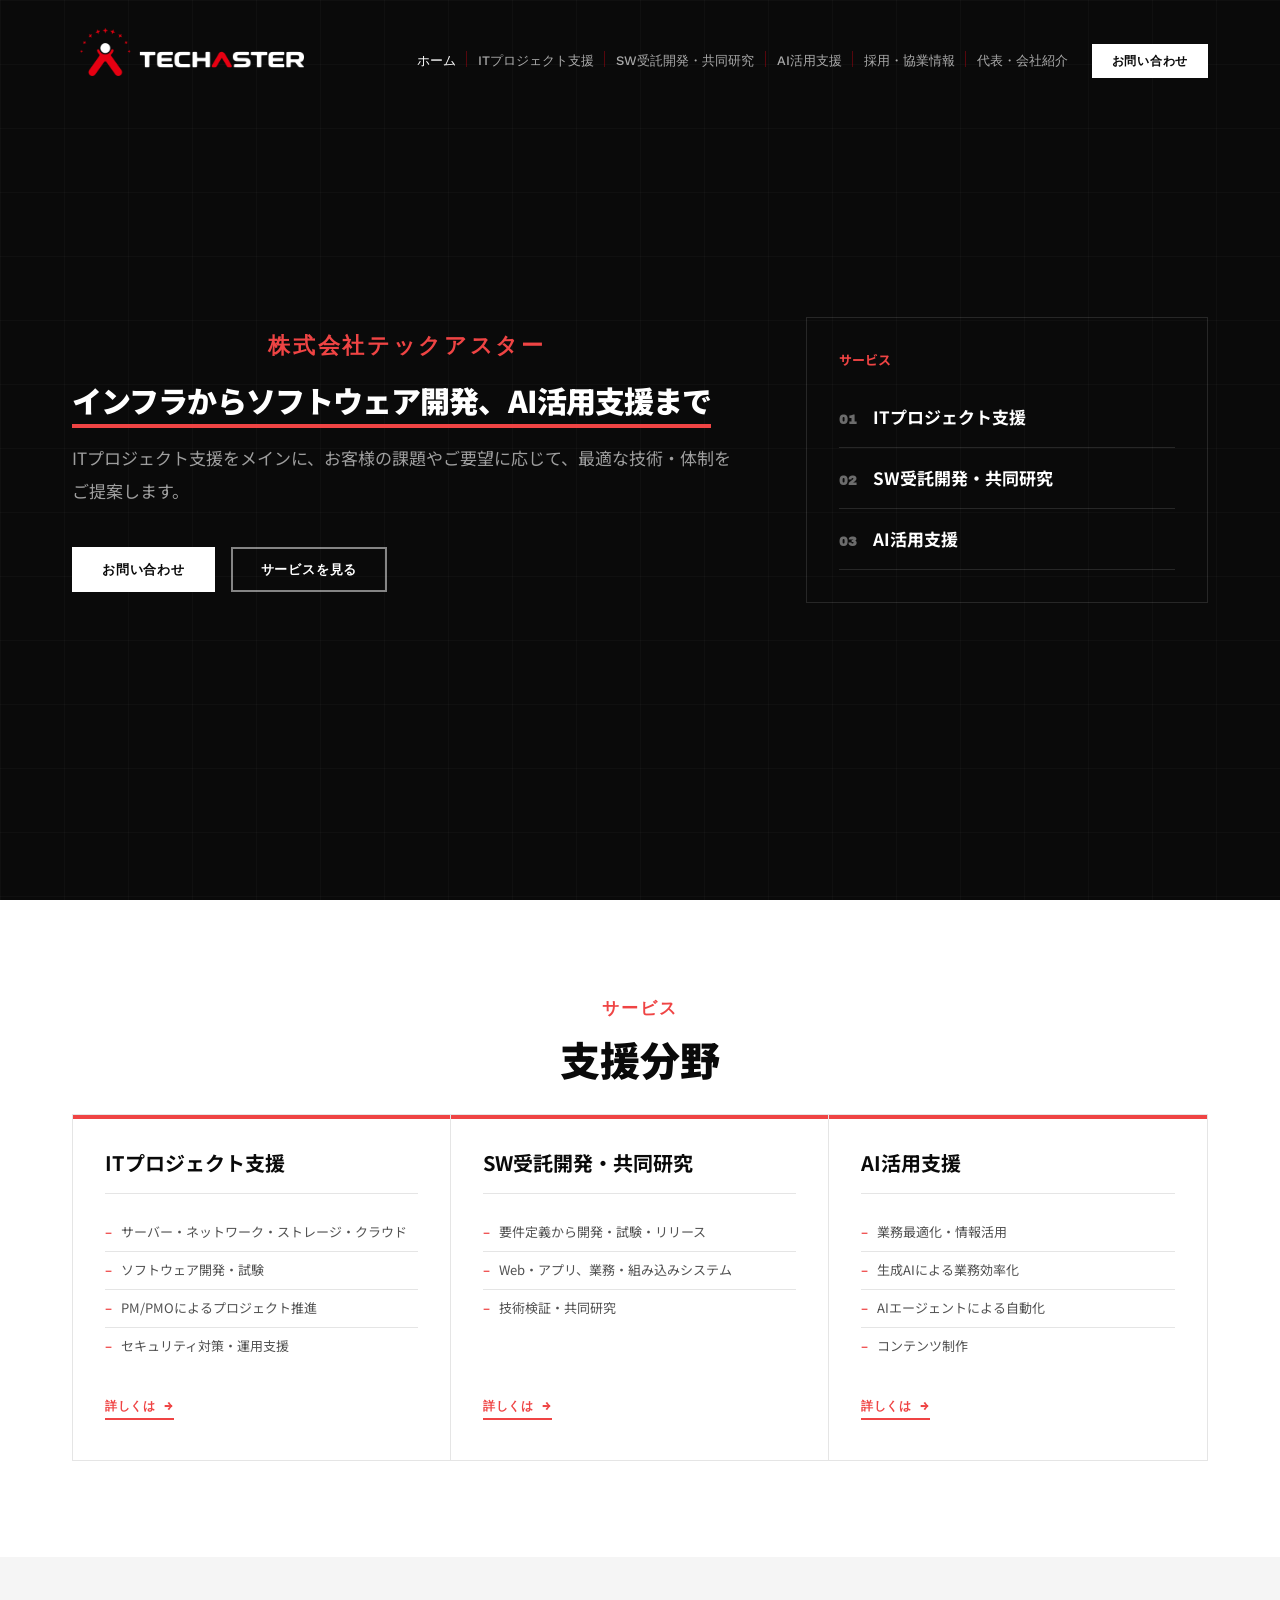
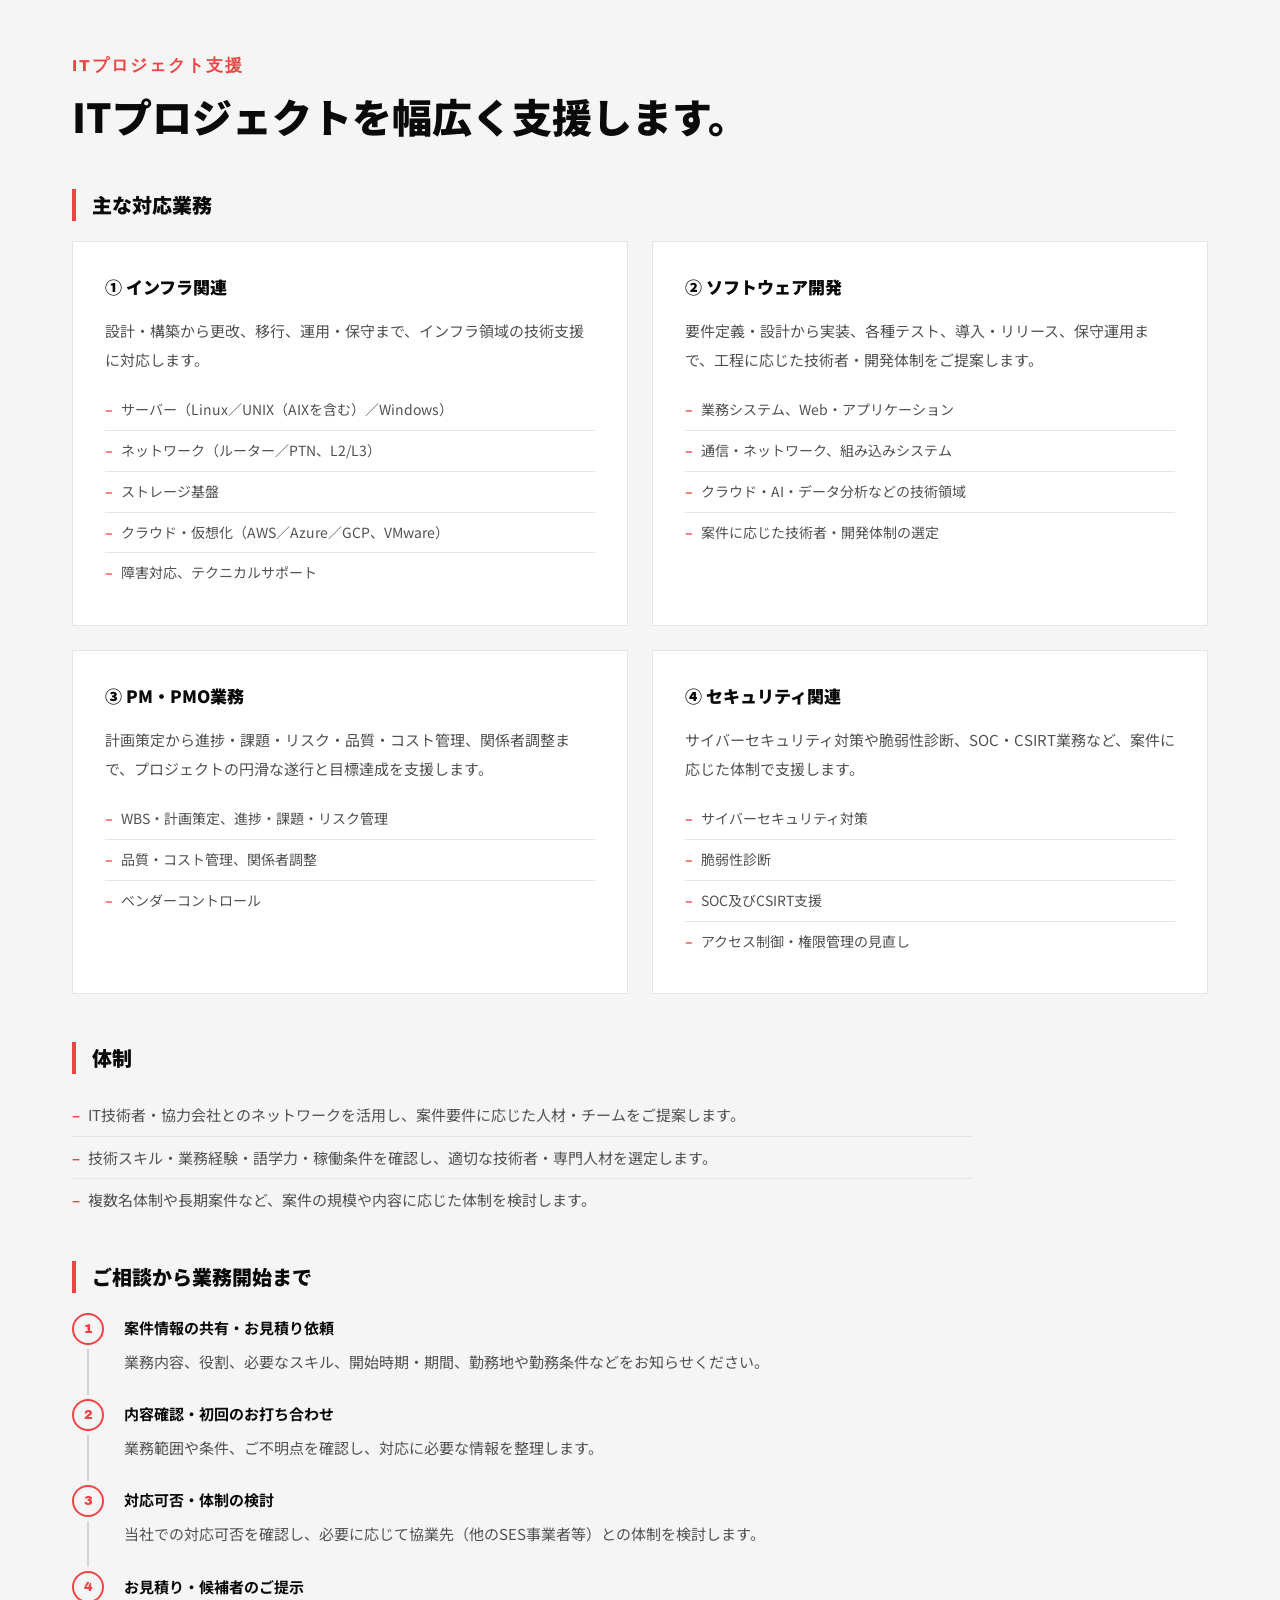
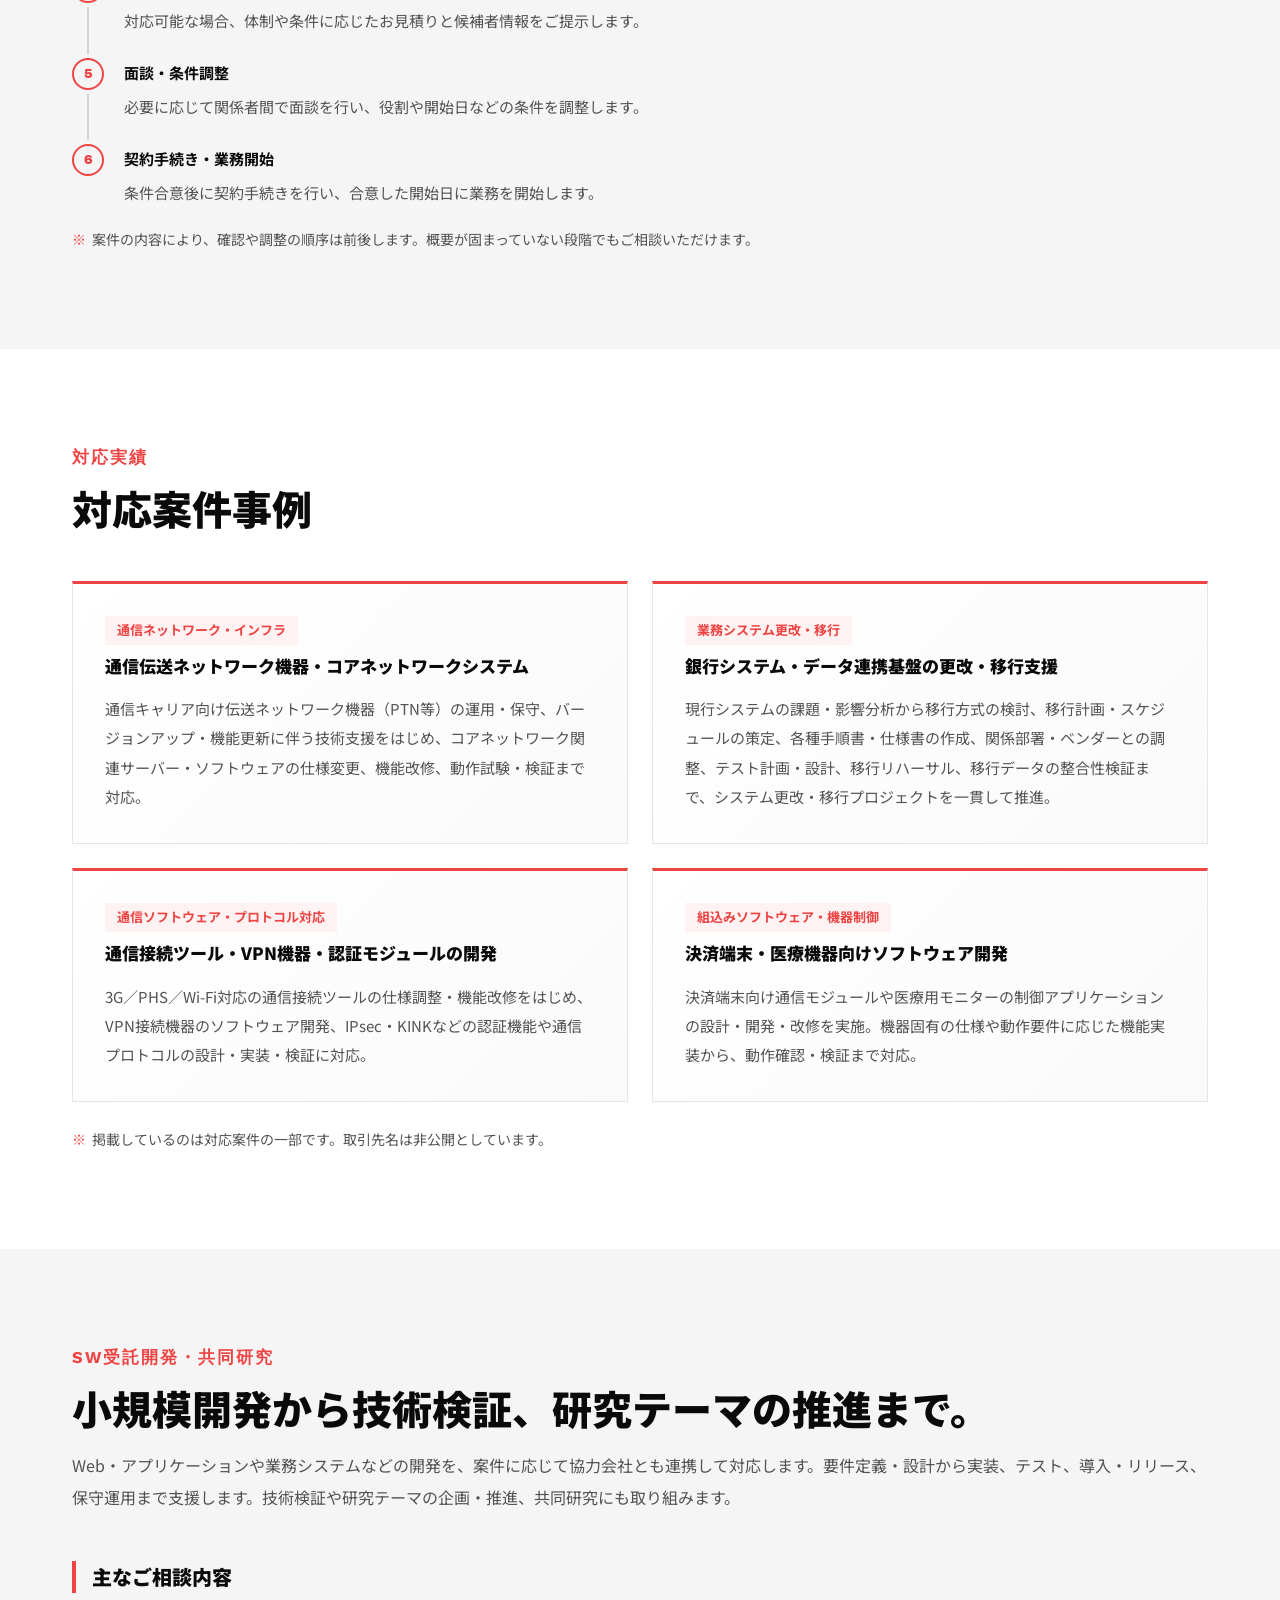
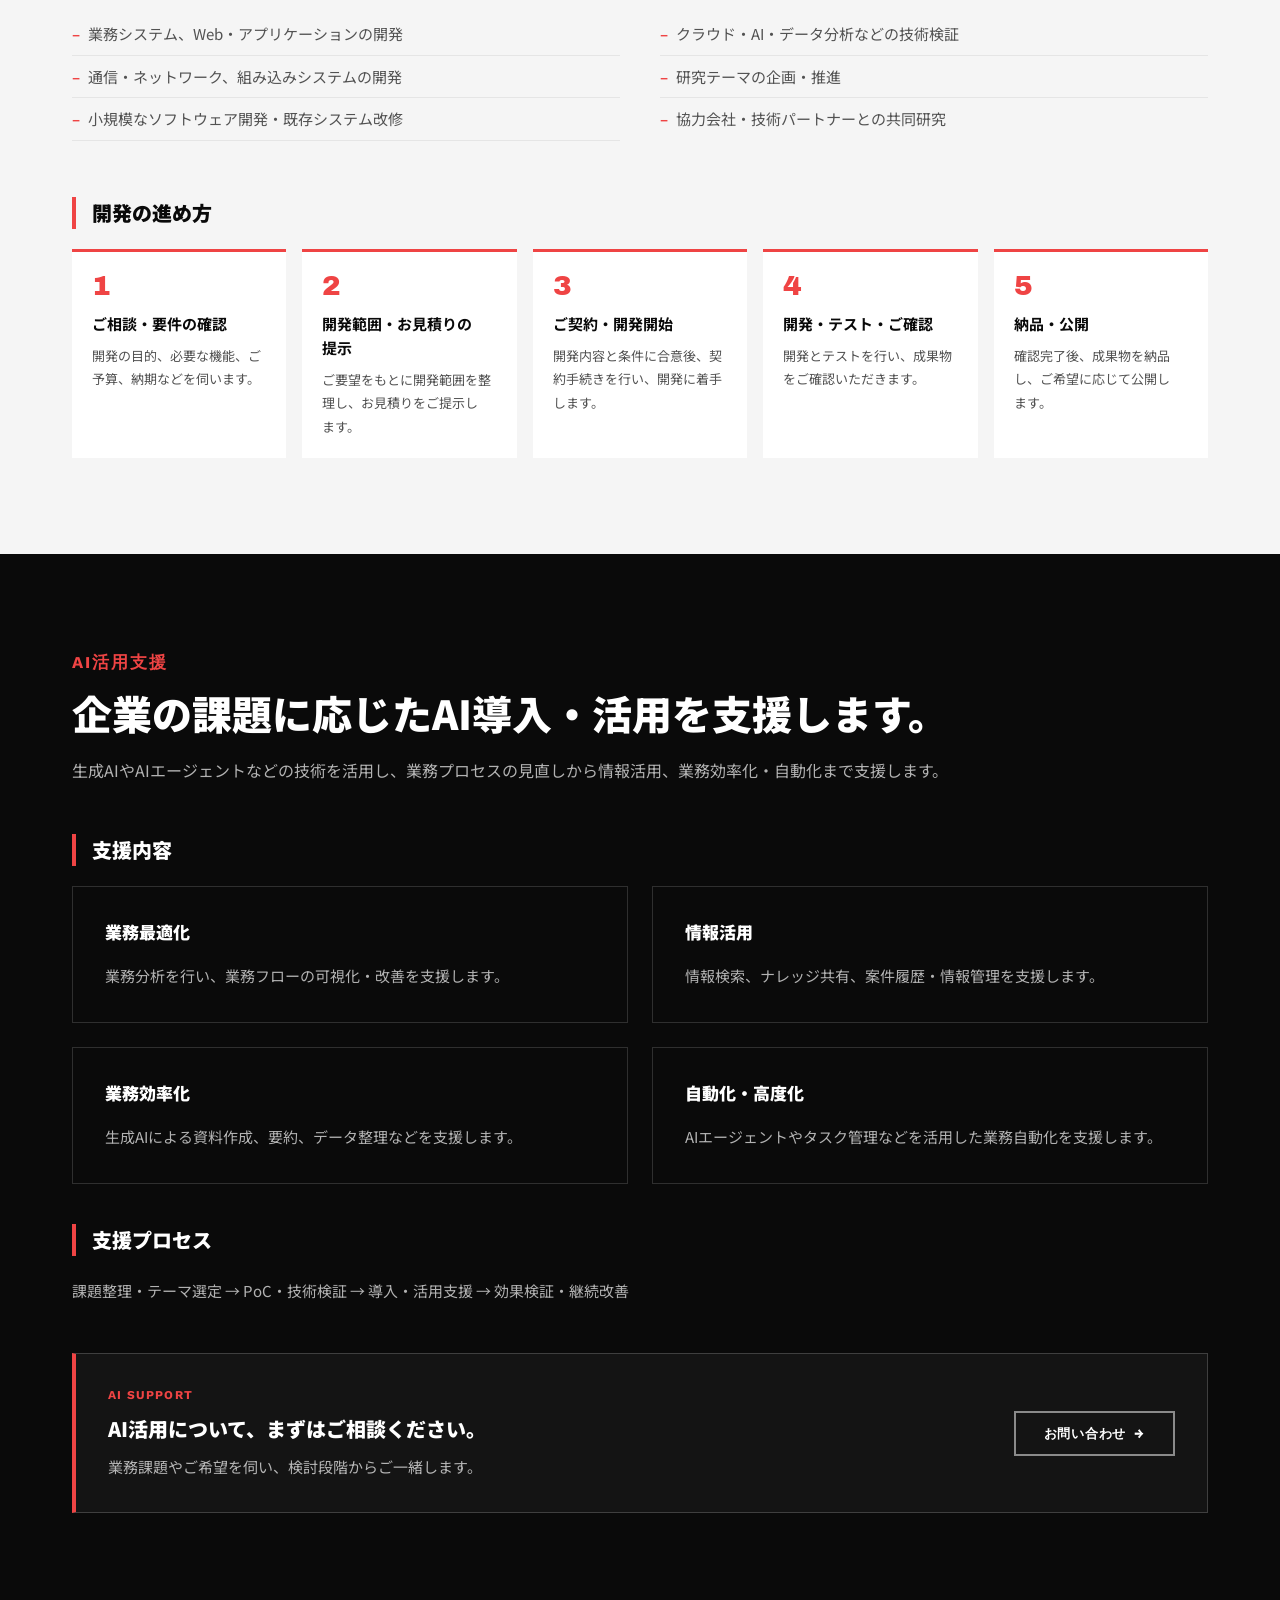
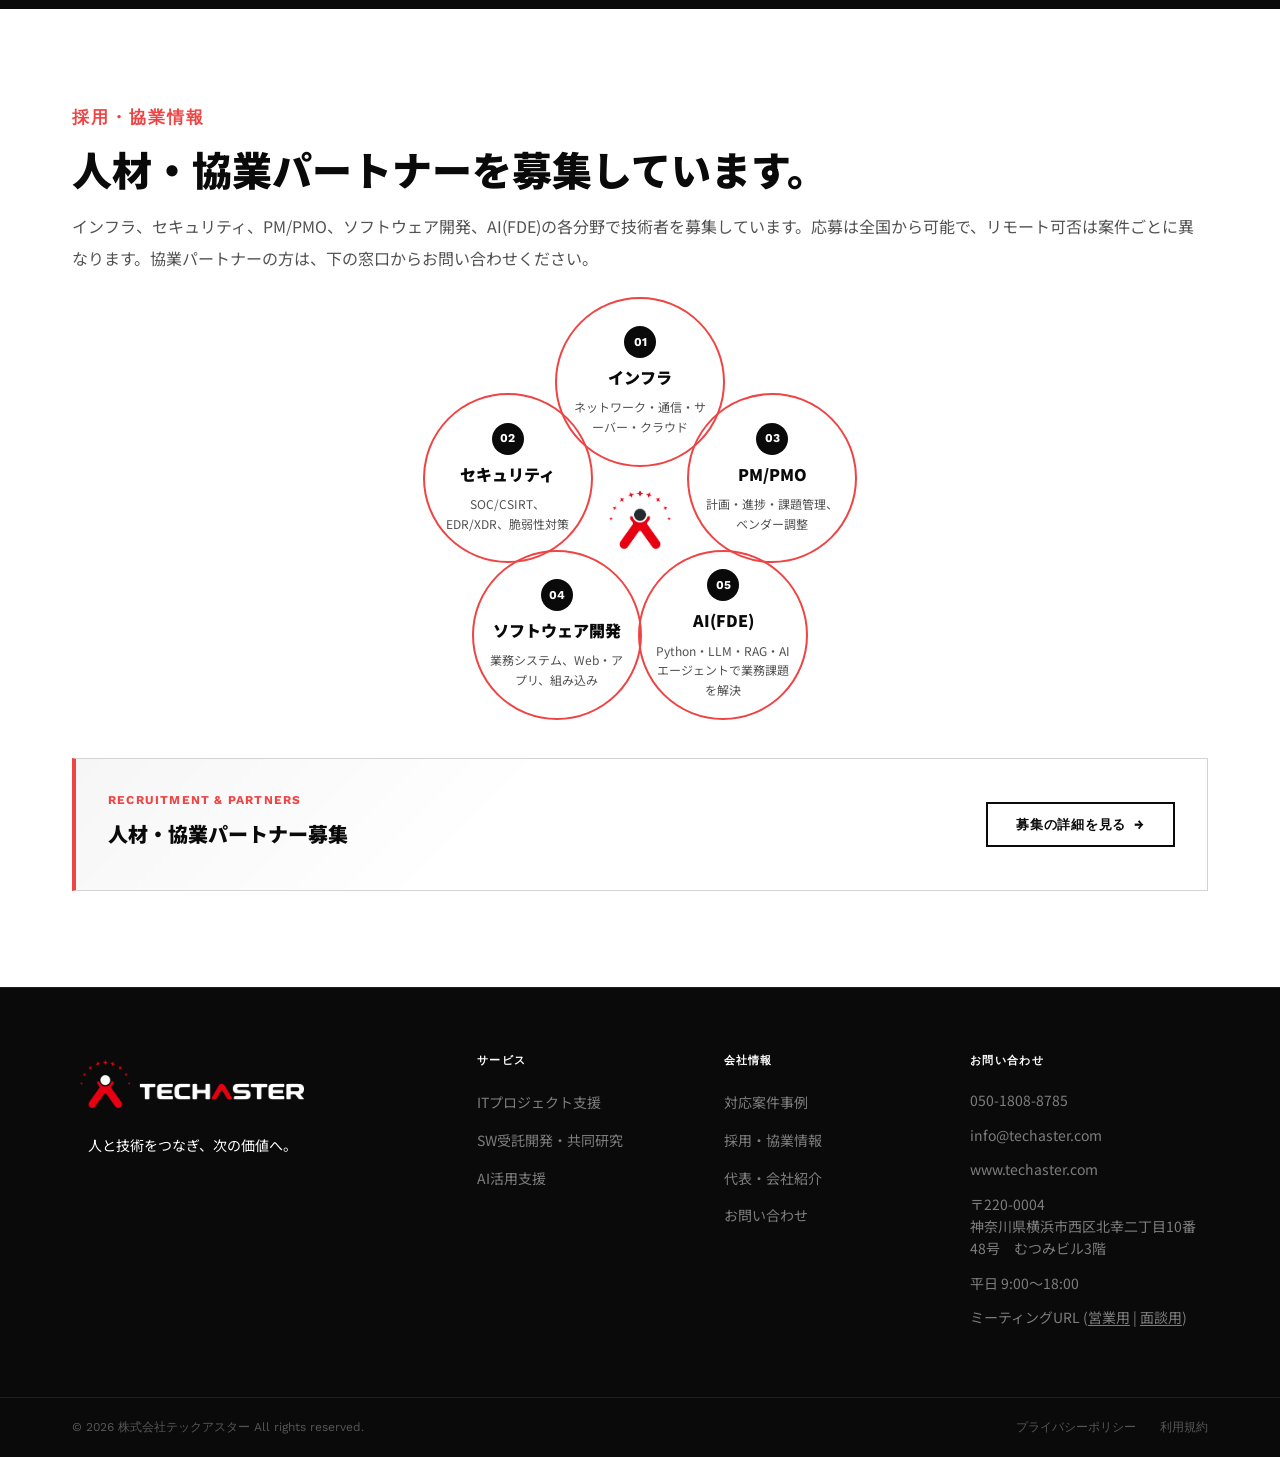
==== commit e44bdf99: "【HP】ホームページを微修正" ====
--- a/index.html
+++ b/index.html
@@ -56,7 +56,7 @@
                 <li><a href="#ai">AI活用支援</a></li>
                 <li><a href="#recruit">採用・協業情報</a></li>
                 <li><a href="representative.html">代表・会社紹介</a></li>
-                <li><a href="#contact" class="nav-cta">お問い合わせ</a></li>
+                <li><a href="contact.html" class="nav-cta">お問い合わせ</a></li>
             </ul>
         </nav>
     </header>
@@ -82,7 +82,7 @@
                         ITプロジェクト支援をメインに、お客様の課題やご要望に応じて、最適な技術・体制をご提案します。
                     </p>
                     <div class="hero-section__cta">
-                        <a href="#contact" class="btn btn--primary">お問い合わせ</a>
+                        <a href="contact.html" class="btn btn--primary">お問い合わせ</a>
                         <a href="#services" class="btn btn--outline-white">サービスを見る</a>
                     </div>
                 </div>
@@ -360,6 +360,14 @@
                 <div class="detail-consult fade-in">
                     <h3 class="detail-subtitle">支援プロセス</h3>
                     <p class="detail-text">課題整理・テーマ選定 → PoC・技術検証 → 導入・活用支援 → 効果検証・継続改善</p>
+                </div>
+                <div class="ai-contact-cta fade-in">
+                    <div>
+                        <span class="ai-contact-cta__eyebrow">AI SUPPORT</span>
+                        <h3>AI活用について、まずはご相談ください。</h3>
+                        <p>業務課題やご希望を伺い、検討段階からご一緒します。</p>
+                    </div>
+                    <a href="contact.html" class="btn btn--outline-white">お問い合わせ <span aria-hidden="true">→</span></a>
                 </div>
             </div>
         </section>
@@ -406,175 +414,12 @@
                     </div>
                 </div>
 
-                <div class="recruit-summary__employment">
-                    <strong>人材募集</strong>
-                    <span>契約社員・正社員・業務委託(フリーランス・個人事業主・副業)</span>
-                </div>
-                <div class="recruit-summary__actions">
-                    <a href="./recruitment/index.html" class="btn btn--dark">募集の詳細を見る <span aria-hidden="true">→</span></a>
-                    <a href="./recruitment/apply.html" class="btn btn--dark">技術者の方：応募の流れ・応募する <span aria-hidden="true">→</span></a>
-                </div>
-                <p class="detail-text recruit-summary__note">経験年数や年齢ではなく、専門性と実務経験を重視します。</p>
-
-                <div class="recruitment-partner-box">
-                    <div class="recruitment-partner-box__content">
-                        <span class="recruitment-partner-box__eyebrow">BUSINESS PARTNERS</span>
-                        <h3>協業パートナー募集</h3>
-                        <p>案件の情報共有や共同対応について、問い合わせフォームからご相談ください。</p>
-                    </div>
-                    <a href="#contact" class="btn btn--outline-white">協業について問い合わせる <span aria-hidden="true">→</span></a>
-                </div>
-            </div>
-        </section>
-
-        <!-- ========== CTA バナー（黒） ========== -->
-        <section class="cta-banner" aria-labelledby="ctaBannerTitle">
-            <div class="container">
-                <div class="cta-banner__inner fade-in">
-                    <div class="cta-banner__text">
-                        <h2 class="cta-banner__title" id="ctaBannerTitle">まずは、<br>ご相談ください。</h2>
-                        <p class="cta-banner__subtitle">案件の概要やご希望の時期をお知らせください。内容を確認し、ご連絡します。</p>
-                    </div>
-                    <div class="cta-banner__actions">
-                        <a href="#contact" class="btn btn--strike">お問い合わせ</a>
-                        <a href="tel:050-1808-8785" class="cta-phone">
-                            <span class="cta-phone__icon" aria-hidden="true">&#9742;</span>
-                            050-1808-8785
-                        </a>
-                    </div>
-                </div>
-            </div>
-        </section>
-
-        <!-- ========== お問い合わせ（薄灰） ========== -->
-        <section id="contact" class="contact-section" aria-labelledby="contactTitle">
-            <div class="container">
-                <div class="contact-grid">
-
-                    <div class="contact-info fade-in">
-                        <div class="section-header">
-                            <h2 class="section-title" id="contactTitle">お問い合わせ</h2>
-                        </div>
-                        <p class="contact-info__lead">
-                            ITプロジェクト支援、SW受託開発・共同研究、AI活用支援をはじめ、人材募集や協業パートナーについてのご相談を受け付けています。<br><br>
-                            ご相談内容やご希望の時期など、決まっている範囲でお知らせください。まだ内容が固まっていない場合も、お気軽にご連絡ください。確認のうえ、担当者よりご連絡します。
-                        </p>
-                        <div class="contact-info__items">
-                            <div class="contact-info-item">
-                                <div class="contact-info-item__icon" aria-hidden="true">
-                                    <span class="contact-info-item__phone-icon">&#9742;</span>
-                                </div>
-                                <div>
-                                    <p class="contact-info-item__label">電話番号</p>
-                                    <a href="tel:050-1808-8785" class="contact-info-item__value">050-1808-8785</a>
-                                </div>
-                            </div>
-                            <div class="contact-info-item">
-                                <div class="contact-info-item__icon" aria-hidden="true">
-                                    <svg width="18" height="18" viewBox="0 0 18 18" fill="none">
-                                        <rect x="1.5" y="3.5" width="15" height="11" rx="2" stroke="currentColor"
-                                            stroke-width="1.4" />
-                                        <path d="M1.5 6l7.5 5 7.5-5" stroke="currentColor" stroke-width="1.4" />
-                                    </svg>
-                                </div>
-                                <div>
-                                    <p class="contact-info-item__label">メールアドレス</p>
-                                    <a href="mailto:info@techaster.com"
-                                        class="contact-info-item__value">info@techaster.com</a>
-                                </div>
-                            </div>
-                            <div class="contact-info-item">
-                                <div class="contact-info-item__icon" aria-hidden="true">
-                                    <svg width="18" height="18" viewBox="0 0 18 18" fill="none">
-                                        <circle cx="9" cy="9" r="7.5" stroke="currentColor" stroke-width="1.4" />
-                                        <path d="M9 4v5l3 1.5" stroke="currentColor" stroke-width="1.4"
-                                            stroke-linecap="round" stroke-linejoin="round" />
-                                    </svg>
-                                </div>
-                                <div>
-                                    <p class="contact-info-item__label">営業時間</p>
-                                    <p class="contact-info-item__value">平日 9:00〜18:00</p>
-                                </div>
-                            </div>
-                        </div>
-                    </div>
-
-                    <div class="contact-form-wrap fade-in" style="--delay:0.2s">
-                        <form id="contactForm" class="contact-form" novalidate action="https://formspree.io/f/xojrprek"
-                            method="POST">
-
-                            <div class="form-row">
-                                <div class="form-group">
-                                    <label for="company-name" class="form-label">企業名 <span class="form-required"
-                                            aria-label="必須">*</span></label>
-                                    <input type="text" id="company-name" name="company_name" class="form-input" required
-                                        aria-required="true" placeholder="株式会社○○">
-                                </div>
-                                <div class="form-group">
-                                    <label for="contact-name" class="form-label">ご担当者名 <span class="form-required"
-                                            aria-label="必須">*</span></label>
-                                    <input type="text" id="contact-name" name="contact_name" class="form-input" required
-                                        aria-required="true" placeholder="山田 太郎">
-                                </div>
-                            </div>
-
-                            <div class="form-row">
-                                <div class="form-group">
-                                    <label for="email" class="form-label">メールアドレス <span class="form-required"
-                                            aria-label="必須">*</span></label>
-                                    <input type="email" id="email" name="email" class="form-input" required
-                                        aria-required="true" placeholder="info@example.com">
-                                </div>
-                                <div class="form-group">
-                                    <label for="phone" class="form-label">電話番号</label>
-                                    <input type="tel" id="phone" name="phone" class="form-input"
-                                        placeholder="03-0000-0000">
-                                </div>
-                            </div>
-
-                            <div class="form-group">
-                                <label for="service-type" class="form-label">ご相談内容 <span class="form-required"
-                                        aria-label="必須">*</span></label>
-                                <select id="service-type" name="service_type" class="form-select" required
-                                    aria-required="true">
-                                    <option value="">選択してください</option>
-                                    <option value="infra">ITプロジェクト支援</option>
-                                    <option value="sw">ソフトウェア開発・試験</option>
-                                    <option value="web">SW受託開発・共同研究</option>
-                                    <option value="ai">AI活用支援</option>
-                                    <option value="recruit">採用・ご経歴のご相談</option>
-                                    <option value="partner">協業のご相談</option>
-                                    <option value="other">その他</option>
-                                </select>
-                                <p class="form-hint">技術者の方の応募は<a href="recruitment/apply.html">応募ページ</a>へ。協業のご相談は「協業のご相談」を選択してください。</p>
-                            </div>
-
-                            <div class="form-group">
-                                <label for="message" class="form-label">お問い合わせ内容 <span class="form-required"
-                                        aria-label="必須">*</span></label>
-                                <textarea id="message" name="message" class="form-textarea" rows="5" required
-                                    aria-required="true"
-                                    placeholder="ITプロジェクト支援、SW受託開発・共同研究、AI活用支援、人材募集・協業パートナーなど、ご相談内容やご希望を決まっている範囲でご記入ください"></textarea>
-                            </div>
-
-                            <div class="form-group form-group--checkbox">
-                                <input type="checkbox" id="privacy-agree" name="privacy_agree" required
-                                    aria-required="true">
-                                <label for="privacy-agree" class="form-label-checkbox">
-                                    <a href="privacy.html" class="link" target="_blank"
-                                        rel="noopener">プライバシーポリシー</a>に同意します
-                                </label>
-                            </div>
-
-                            <!-- ハニーポット：ボット検知用 -->
-                            <input type="text" name="_gotcha" style="display:none" tabindex="-1" autocomplete="off"
-                                aria-hidden="true">
-
-                            <button type="submit" class="btn btn--dark btn--full">送信する</button>
-                        </form>
-                        <div id="form-message" class="form-message" role="alert" aria-live="polite" hidden></div>
-                    </div>
-
+                <div class="recruitment-link-box">
+                    <div>
+                        <span class="recruitment-link-box__eyebrow">RECRUITMENT &amp; PARTNERS</span>
+                        <h3>人材・協業パートナー募集</h3>
+                    </div>
+                    <a href="./recruitment/index.html" class="btn btn--outline-dark">募集の詳細を見る <span aria-hidden="true">→</span></a>
                 </div>
             </div>
         </section>
@@ -608,7 +453,7 @@
                         <li><a href="#works">対応案件事例</a></li>
                         <li><a href="#recruit">採用・協業情報</a></li>
                         <li><a href="representative.html">代表・会社紹介</a></li>
-                        <li><a href="#contact">お問い合わせ</a></li>
+                        <li><a href="contact.html">お問い合わせ</a></li>
                     </ul>
                 </div>
 
--- a/style.css
+++ b/style.css
@@ -494,10 +494,10 @@
     left: var(--star-x);
     width: var(--star-size);
     height: var(--star-size);
-    border-radius: 50%;
-    border: 1px solid rgba(255, 210, 166, 0.85);
-    background: transparent;
-    box-shadow: 0 0 var(--star-glow) 1px rgba(255, 177, 112, 0.32);
+    border-radius: 0;
+    background: var(--star-color, #fff);
+    box-shadow: 0 0 var(--star-glow) var(--star-glow-color, rgba(255, 255, 255, 0.5));
+    clip-path: var(--star-shape, polygon(50% 0, 62% 38%, 100% 50%, 62% 62%, 50% 100%, 38% 62%, 0 50%, 38% 38%));
     opacity: 0;
     animation: hero-star-twinkle var(--twinkle-duration) ease-in-out var(--twinkle-delay) infinite;
 }
@@ -872,6 +872,11 @@
     line-height: 1.25;
 }
 
+.cta-banner__title--single-line {
+    font-size: clamp(1.25rem, 3.5vw, 2.5rem);
+    white-space: nowrap;
+}
+
 .cta-banner__subtitle {
     font-family: var(--font-jp);
     font-size: 0.9375rem;
@@ -1290,8 +1295,6 @@
     }
 
     .representative-greeting-section,
-    .representative-profile-section,
-    .representative-expertise-section,
     .representative-about-section,
     .representative-company-section {
         padding: var(--sp-16) 0;
@@ -1325,6 +1328,11 @@
 
     .contact-grid {
         grid-template-columns: 1fr;
+    }
+
+    .ai-contact-cta {
+        align-items: flex-start;
+        flex-direction: column;
     }
 
     .cta-banner__inner {
@@ -1382,6 +1390,16 @@
         padding: 0 var(--sp-5);
     }
 
+    .representative-greeting__copy,
+    .representative-origin__copy {
+        font-size: 0.875rem;
+        line-height: 1.9;
+        text-align: left;
+        overflow-wrap: break-word;
+        word-break: normal;
+        line-break: auto;
+    }
+
     .navbar {
         padding: var(--sp-4) var(--sp-5);
     }
@@ -1612,10 +1630,21 @@
     color: var(--color-text-secondary);
 }
 
+.detail-note::before,
+.recruitment-page__note::before,
+.recruitment-condition__hint::before {
+    content: "※";
+    display: inline-block;
+    margin-right: 0.4em;
+    color: var(--color-strike);
+    font-weight: 900;
+}
+
 .detail-two {
     display: grid;
-    grid-template-columns: 1fr 1fr;
-    gap: var(--sp-16);
+    grid-template-columns: 1fr;
+    gap: var(--sp-10);
+    max-width: 900px;
 }
 
 .detail-steps {
@@ -1694,6 +1723,47 @@
     margin-top: var(--sp-10);
 }
 
+.ai-contact-cta {
+    display: flex;
+    align-items: center;
+    justify-content: space-between;
+    gap: var(--sp-8);
+    margin-top: var(--sp-12);
+    padding: var(--sp-8);
+    border: 1px solid rgba(255, 255, 255, 0.18);
+    border-left: 4px solid var(--color-strike);
+    background: rgba(255, 255, 255, 0.04);
+}
+
+.ai-contact-cta__eyebrow {
+    display: block;
+    margin-bottom: var(--sp-2);
+    color: var(--color-strike);
+    font-family: var(--font-ui);
+    font-size: 0.75rem;
+    font-weight: 700;
+    letter-spacing: 0.1em;
+}
+
+.ai-contact-cta h3 {
+    margin-bottom: var(--sp-2);
+    color: var(--color-white);
+    font-family: var(--font-jp);
+    font-size: 1.25rem;
+    font-weight: 900;
+}
+
+.ai-contact-cta p {
+    color: rgba(250, 250, 250, 0.7);
+    font-family: var(--font-jp);
+    font-size: 0.9375rem;
+    line-height: 1.8;
+}
+
+.contact-page .contact-section {
+    padding-top: calc(var(--sp-24) + var(--sp-8));
+}
+
 .company-list {
     border-top: 2px solid var(--color-black);
     max-width: none;
@@ -1731,29 +1801,61 @@
     color: var(--color-white);
 }
 
+.representative-intro .container {
+    position: relative;
+}
+
+.representative-intro__network {
+    position: absolute;
+    top: 50%;
+    left: 50%;
+    width: min(100%, 820px);
+    height: auto;
+    overflow: visible;
+    transform: translate(-50%, -50%);
+    pointer-events: none;
+}
+
+.representative-intro__connections {
+    fill: none;
+    stroke: rgba(255, 112, 67, 0.48);
+    stroke-width: 0.75;
+    filter: drop-shadow(0 0 2px rgba(255, 112, 67, 0.65));
+}
+
+.representative-intro__star {
+    fill: #fff;
+    filter: drop-shadow(0 0 4px rgba(255, 255, 255, 0.9));
+}
+
+.representative-intro .section-overline {
+    position: relative;
+    z-index: 1;
+}
+
 .representative-intro__title {
+    position: relative;
+    z-index: 1;
     max-width: 820px;
-    font-family: var(--font-jp);
-    font-size: clamp(2.25rem, 6vw, 4.25rem);
+    margin-inline: auto;
+    font-family: var(--font-jp);
+    font-size: clamp(1.6875rem, 4.5vw, 3.1875rem);
     font-weight: 900;
     line-height: 1.18;
+    text-align: center;
     white-space: nowrap;
 }
 
 .representative-greeting-section,
-.representative-profile-section,
-.representative-expertise-section,
 .representative-about-section,
 .representative-company-section {
     padding: var(--sp-24) 0;
 }
 
-.representative-greeting-section,
-.representative-expertise-section {
+.representative-greeting-section {
     background: var(--color-white);
 }
 
-.representative-profile-section,
 .representative-company-section {
     background: #F5F5F5;
 }
@@ -1771,29 +1873,20 @@
     border-bottom: 1px solid var(--color-border-medium);
 }
 
-.representative-greeting__eyebrow,
-.representative-profile__index {
-    display: block;
-    margin-bottom: var(--sp-3);
-    font-family: var(--font-ui);
-    font-size: 11px;
-    font-weight: 700;
-    letter-spacing: 0.12em;
-    color: var(--color-strike);
-}
-
 .representative-greeting__copy,
-.representative-profile__copy,
 .representative-origin__copy {
     font-size: 0.9375rem;
     line-height: 2;
     color: var(--color-text-secondary);
+    text-align: left;
+    overflow-wrap: break-word;
+    word-break: normal;
+    line-break: auto;
 }
 
 .representative-greeting__copy p + p,
-.representative-profile__copy p + p,
 .representative-origin__copy p + p {
-    margin-top: var(--sp-4);
+    margin-top: 0;
 }
 
 .representative-greeting__signature,
@@ -1804,45 +1897,6 @@
 
 .representative-origin__signature {
     color: var(--color-white);
-}
-
-.representative-profile {
-    display: grid;
-    grid-template-columns: 320px 1fr;
-    gap: var(--sp-16);
-    padding: var(--sp-12) 0;
-    border-bottom: 1px solid var(--color-border-medium);
-}
-
-.representative-profile__heading {
-    align-self: start;
-}
-
-.representative-profile__heading p {
-    margin-top: var(--sp-2);
-    font-weight: 700;
-    color: var(--color-text-secondary);
-}
-
-.representative-expertise {
-    padding: var(--sp-12) 0;
-}
-
-.representative-expertise__category {
-    margin: var(--sp-5) 0 var(--sp-2);
-    font-size: 0.9375rem;
-    font-weight: 900;
-}
-
-.representative-expertise__category:first-of-type {
-    margin-top: 0;
-}
-
-.representative-expertise__note {
-    margin-top: var(--sp-5);
-    font-size: 0.875rem;
-    line-height: 1.9;
-    color: var(--color-text-secondary);
 }
 
 .representative-origin {
@@ -1897,18 +1951,31 @@
     }
 
     .representative-greeting,
-    .representative-profile,
     .representative-origin {
         grid-template-columns: 1fr;
-        gap: var(--sp-8);
+        gap: var(--sp-6);
+    }
+
+    .representative-greeting {
+        padding: var(--sp-8);
+    }
+
+    .representative-origin {
+        padding: var(--sp-8);
+    }
+
+    .representative-greeting__copy,
+    .representative-origin__copy {
+        width: 100%;
+        min-width: 0;
     }
 
     .representative-origin__slogan {
         max-width: none;
     }
 
-    .representative-origin {
-        padding: var(--sp-8);
+    .representative-intro__title {
+        font-size: clamp(0.84375rem, 3.75vw, 1.3125rem);
     }
 
 }
@@ -2008,9 +2075,9 @@
 
 /* 日本語の改行位置を文節単位にする(「ませ/ん」のような途中改行を避ける) */
 body {
-    word-break: auto-phrase;
-    overflow-wrap: anywhere;
-    line-break: strict;
+    overflow-wrap: break-word;
+    word-break: normal;
+    line-break: auto;
 }
 
 p,
@@ -2071,8 +2138,8 @@
 
 .recruitment-orbit {
     position: relative;
-    width: min(100%, 520px);
-    height: 490px;
+    width: min(100%, 490px);
+    height: 460px;
     margin: var(--sp-4) auto 0;
 }
 
@@ -2080,46 +2147,46 @@
     position: absolute;
     z-index: 1;
     display: flex;
-    width: 200px;
-    height: 200px;
+    width: 170px;
+    height: 170px;
     flex-direction: column;
     align-items: center;
     justify-content: center;
     padding: var(--sp-4);
     border: 2px solid var(--color-strike);
     border-radius: 50%;
-    background: var(--color-white);
-    box-shadow: 0 10px 28px rgba(0, 0, 0, 0.08);
+    background: transparent;
+    box-shadow: none;
     text-align: center;
 }
 
 .recruitment-orbit__node--infra {
-    top: 20.41%;
+    top: 20%;
     left: 50%;
     transform: translate(-50%, -50%);
 }
 
 .recruitment-orbit__node--security {
-    top: 43.06%;
-    left: 20.77%;
+    top: 41%;
+    left: 23%;
     transform: translate(-50%, -50%);
 }
 
 .recruitment-orbit__node--pm {
-    top: 43.06%;
-    left: 79.23%;
+    top: 41%;
+    left: 77%;
     transform: translate(-50%, -50%);
 }
 
 .recruitment-orbit__node--software {
-    top: 79.39%;
-    left: 31.92%;
+    top: 75%;
+    left: 33%;
     transform: translate(-50%, -50%);
 }
 
 .recruitment-orbit__node--ai {
-    top: 79.39%;
-    left: 68.08%;
+    top: 75%;
+    left: 67%;
     transform: translate(-50%, -50%);
 }
 
@@ -2157,7 +2224,7 @@
 .recruitment-orbit__center {
     position: absolute;
     z-index: 2;
-    top: 53.06%;
+    top: 50%;
     left: 50%;
     display: flex;
     flex-direction: column;
@@ -2176,35 +2243,22 @@
     margin-bottom: 0;
 }
 
-.recruit-summary__employment {
-    display: flex;
-    flex-wrap: wrap;
-    gap: var(--sp-2) var(--sp-5);
-    align-items: baseline;
-    margin-top: var(--sp-2);
-    padding: var(--sp-1) 0 var(--sp-2);
-    border-top: 1px solid var(--color-border-subtle);
-    border-bottom: 1px solid var(--color-border-subtle);
-    font-family: var(--font-jp);
-    line-height: 1.8;
-}
-
-.recruit-summary__employment strong {
-    color: var(--color-strike);
-}
-
-.recruitment-partner-box {
+.recruitment-link-box {
     display: flex;
     align-items: center;
     justify-content: space-between;
     gap: var(--sp-8);
-    margin-top: var(--sp-12);
+    margin-top: var(--sp-2);
     padding: var(--sp-8);
-    background: var(--color-black);
-    color: var(--color-white);
-}
-
-.recruitment-partner-box__eyebrow {
+    border: 1px solid var(--color-border-medium);
+    border-left: 4px solid var(--color-strike);
+    background:
+        linear-gradient(135deg, rgba(0, 0, 0, 0.035), transparent 38%),
+        var(--color-white);
+    color: var(--color-black);
+}
+
+.recruitment-link-box__eyebrow {
     display: block;
     margin-bottom: var(--sp-2);
     color: var(--color-strike);
@@ -2214,18 +2268,23 @@
     letter-spacing: 0.1em;
 }
 
-.recruitment-partner-box h3 {
+.recruitment-link-box h3 {
     margin-bottom: var(--sp-2);
     font-family: var(--font-jp);
     font-size: 1.25rem;
     font-weight: 900;
 }
 
-.recruitment-partner-box p {
-    color: rgba(250, 250, 250, 0.75);
-    font-family: var(--font-jp);
-    font-size: 0.9375rem;
-    line-height: 1.8;
+
+.recruitment-link-box .btn--outline-dark {
+    color: var(--color-black);
+    border-color: var(--color-black);
+}
+
+.recruitment-link-box .btn--outline-dark:hover {
+    background: var(--color-strike);
+    color: var(--color-white);
+    border-color: var(--color-strike);
 }
 
 .recruit-summary__actions,
@@ -2237,7 +2296,14 @@
 }
 
 .recruit-summary__note {
-    margin-top: var(--sp-5);
+    margin-top: var(--sp-6);
+    margin-bottom: 0;
+    padding: var(--sp-3) var(--sp-4);
+    border-left: 3px solid var(--color-strike);
+    background: rgba(0, 0, 0, 0.035);
+    color: var(--color-text-secondary);
+    font-size: 0.875rem;
+    line-height: 1.8;
 }
 
 .recruitment-page {
@@ -2245,6 +2311,22 @@
     padding: 4.5rem 0 var(--sp-20);
     background: var(--color-white);
     color: var(--color-black);
+}
+
+.recruitment-page--apply {
+    padding-top: 8.5rem;
+}
+
+.recruitment-page--with-nav {
+    padding-top: 8.5rem;
+}
+
+.recruitment-page:not(.recruitment-page--apply) {
+    counter-reset: recruitment-section;
+}
+
+.recruitment-page--apply {
+    counter-reset: application-section;
 }
 
 .recruitment-page__header {
@@ -2265,6 +2347,58 @@
     margin-top: var(--sp-12);
 }
 
+.recruitment-page:not(.recruitment-page--apply) .recruitment-page__section {
+    counter-increment: recruitment-section;
+}
+
+.recruitment-page__section > .detail-subtitle {
+    display: flex;
+    align-items: center;
+    gap: var(--sp-3);
+    margin-bottom: var(--sp-6);
+    padding: 0 0 var(--sp-3);
+    border: 0;
+    border-bottom: 1px solid var(--color-border-medium);
+}
+
+.recruitment-page:not(.recruitment-page--apply) .recruitment-page__section > .detail-subtitle::before {
+    content: counter(recruitment-section, decimal-leading-zero);
+    display: inline-grid;
+    width: 2.25rem;
+    height: 2.25rem;
+    flex: 0 0 2.25rem;
+    place-items: center;
+    border-top: 3px solid var(--color-strike);
+    background: var(--color-black);
+    color: var(--color-white);
+    font-family: var(--font-ui);
+    font-size: 0.75rem;
+    font-weight: 700;
+}
+
+.recruitment-page--apply .recruitment-page__section {
+    counter-increment: application-section;
+    padding: var(--sp-6);
+    border: 1px solid var(--color-border-subtle);
+    background: linear-gradient(135deg, #f7f7f7, #fff 42%);
+}
+
+.recruitment-page--apply .recruitment-page__section > .detail-subtitle {
+    margin-bottom: var(--sp-5);
+    padding: 0;
+    border: 0;
+}
+
+.recruitment-page--apply .recruitment-page__section > .detail-subtitle::before {
+    content: counter(application-section, decimal-leading-zero);
+    display: inline-block;
+    color: var(--color-strike);
+    font-family: var(--font-ui);
+    font-size: 0.875rem;
+    font-weight: 800;
+    letter-spacing: 0.08em;
+}
+
 .recruitment-conditions,
 .recruitment-fields {
     display: grid;
@@ -2280,7 +2414,11 @@
 }
 
 .recruitment-condition {
-    border-top: 3px solid var(--color-strike);
+    position: relative;
+    border: 0;
+    border-bottom: 1px solid var(--color-border-medium);
+    border-left: 3px solid var(--color-strike);
+    background: linear-gradient(90deg, rgba(0, 0, 0, 0.025), transparent 40%);
 }
 
 .recruitment-condition__label {
@@ -2348,6 +2486,39 @@
 
 .recruitment-page__note {
     margin-top: var(--sp-5);
+    padding: var(--sp-3) var(--sp-4);
+    border-left: 3px solid var(--color-strike);
+    background: rgba(0, 0, 0, 0.035);
+    color: var(--color-text-secondary);
+    font-size: 0.875rem;
+    line-height: 1.8;
+}
+
+.recruitment-page--apply .recruitment-page__note {
+    padding: 0;
+    border: 0;
+    background: transparent;
+}
+
+.recruitment-application-note {
+    display: grid;
+    gap: var(--sp-2);
+    margin-top: var(--sp-5);
+    padding: var(--sp-4) var(--sp-5);
+    border: 1px solid var(--color-border-subtle);
+    background: #f7f7f7;
+    color: var(--color-text-secondary);
+    font-family: var(--font-jp);
+    font-size: 0.875rem;
+    line-height: 1.8;
+}
+
+.recruitment-application-note p {
+    margin: 0;
+}
+
+.recruitment-application-note strong {
+    color: var(--color-black);
 }
 
 .recruitment-page__cta {
@@ -2359,17 +2530,10 @@
     grid-template-columns: repeat(5, minmax(0, 1fr));
 }
 
-.recruitment-privacy-notice {
-    margin-top: var(--sp-5);
-    padding: var(--sp-4) var(--sp-5);
-    background: #f5f5f5;
-    font-family: var(--font-jp);
-    font-size: 0.9375rem;
-    font-weight: 700;
-}
-
 .recruitment-page__cta--apply {
-    align-items: center;
+    align-items: flex-start;
+    flex-direction: column;
+    justify-content: flex-start;
 }
 
 .recruitment-email a,
@@ -2399,17 +2563,12 @@
         aspect-ratio: auto;
         grid-template-columns: 1fr;
         justify-items: center;
-        gap: var(--sp-4);
+        gap: var(--sp-3);
         padding: 0;
     }
 
     .recruitment-orbit__center {
-        position: relative;
-        top: auto;
-        left: auto;
-        grid-column: 1 / -1;
-        order: -1;
-        transform: none;
+        display: none;
     }
 
     .recruitment-orbit__node {
@@ -2424,7 +2583,7 @@
         transform: none;
     }
 
-    .recruitment-partner-box {
+    .recruitment-link-box {
         align-items: flex-start;
         flex-direction: column;
     }
@@ -2435,15 +2594,16 @@
         grid-template-columns: 1fr;
     }
 
-    .recruitment-page {
+    .recruitment-page:not(.recruitment-page--apply):not(.recruitment-page--with-nav) {
         padding-top: 3rem;
     }
 }
 
 @media (max-width: 640px) {
-    .recruitment-partner-box {
+    .recruitment-link-box {
         padding: var(--sp-6);
     }
+
 }
 
 /* 矢印(▷▷)で進むタイプのステップ表示 */
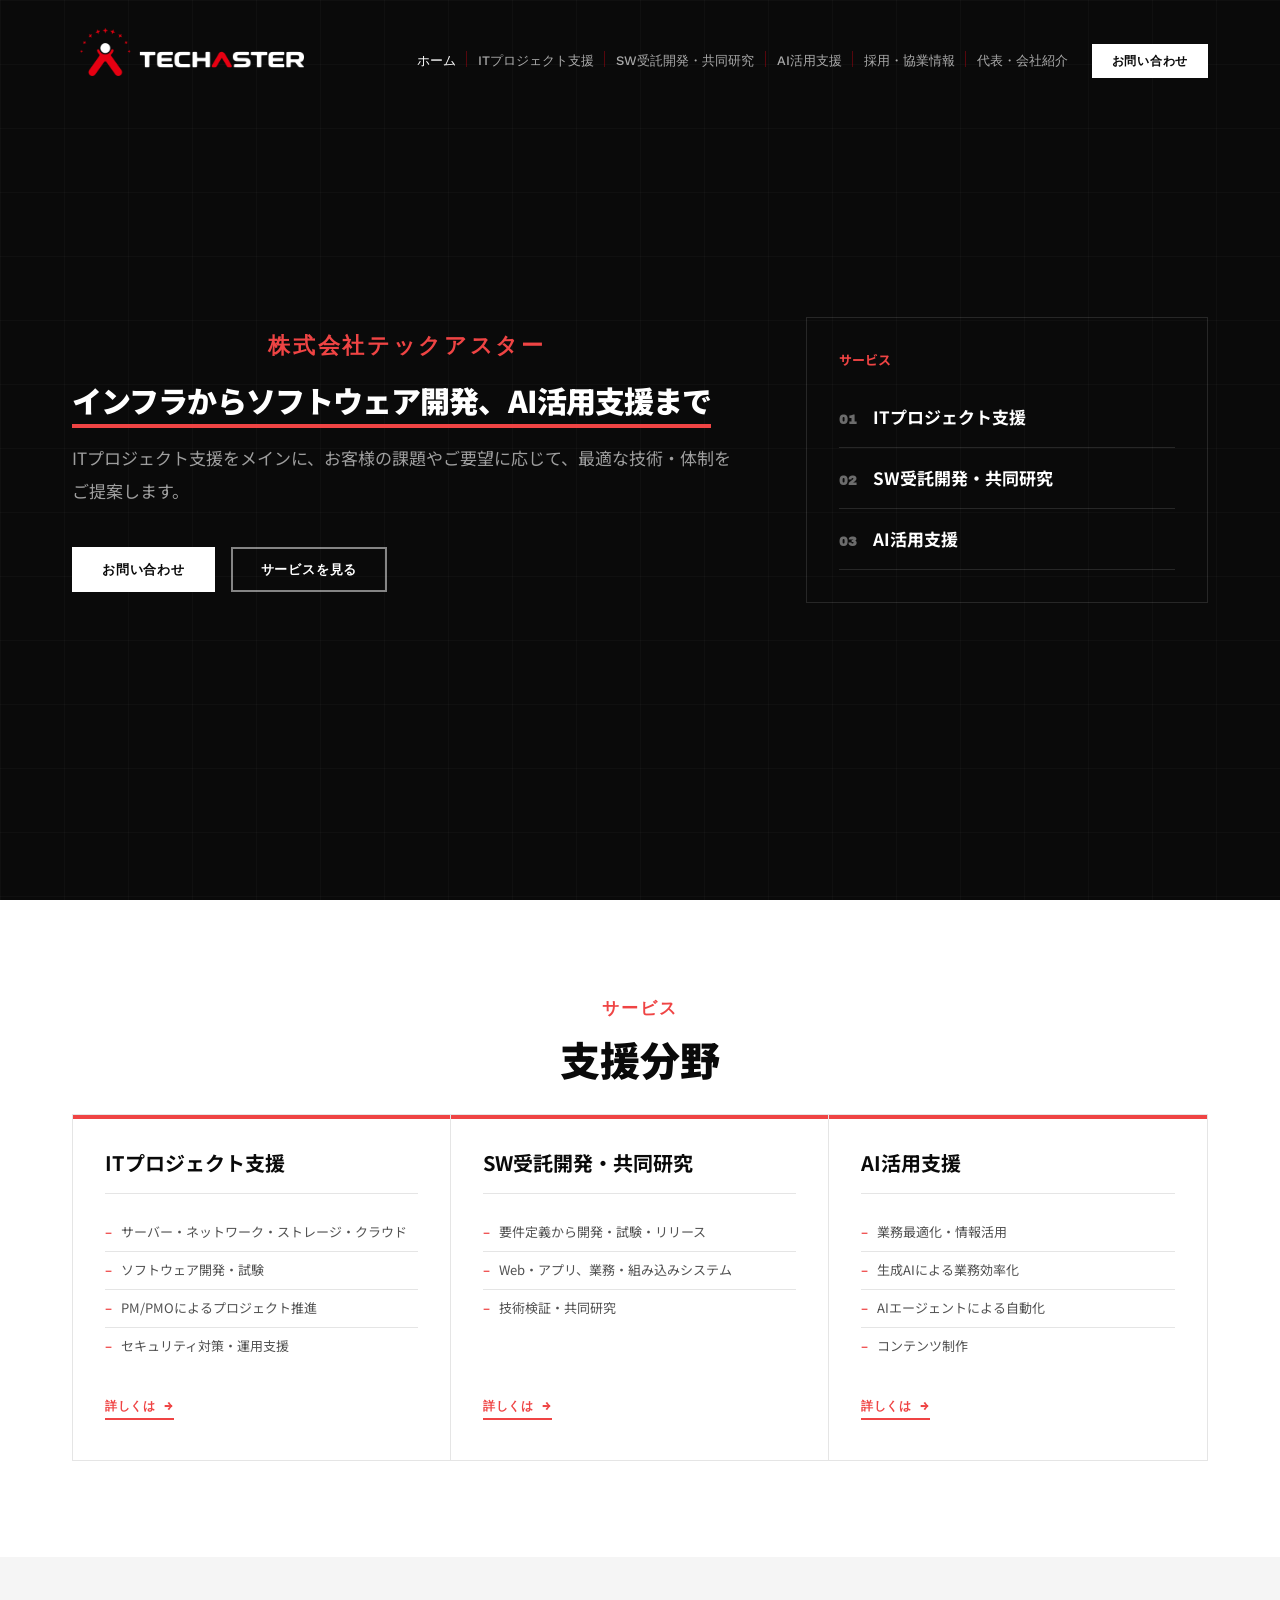
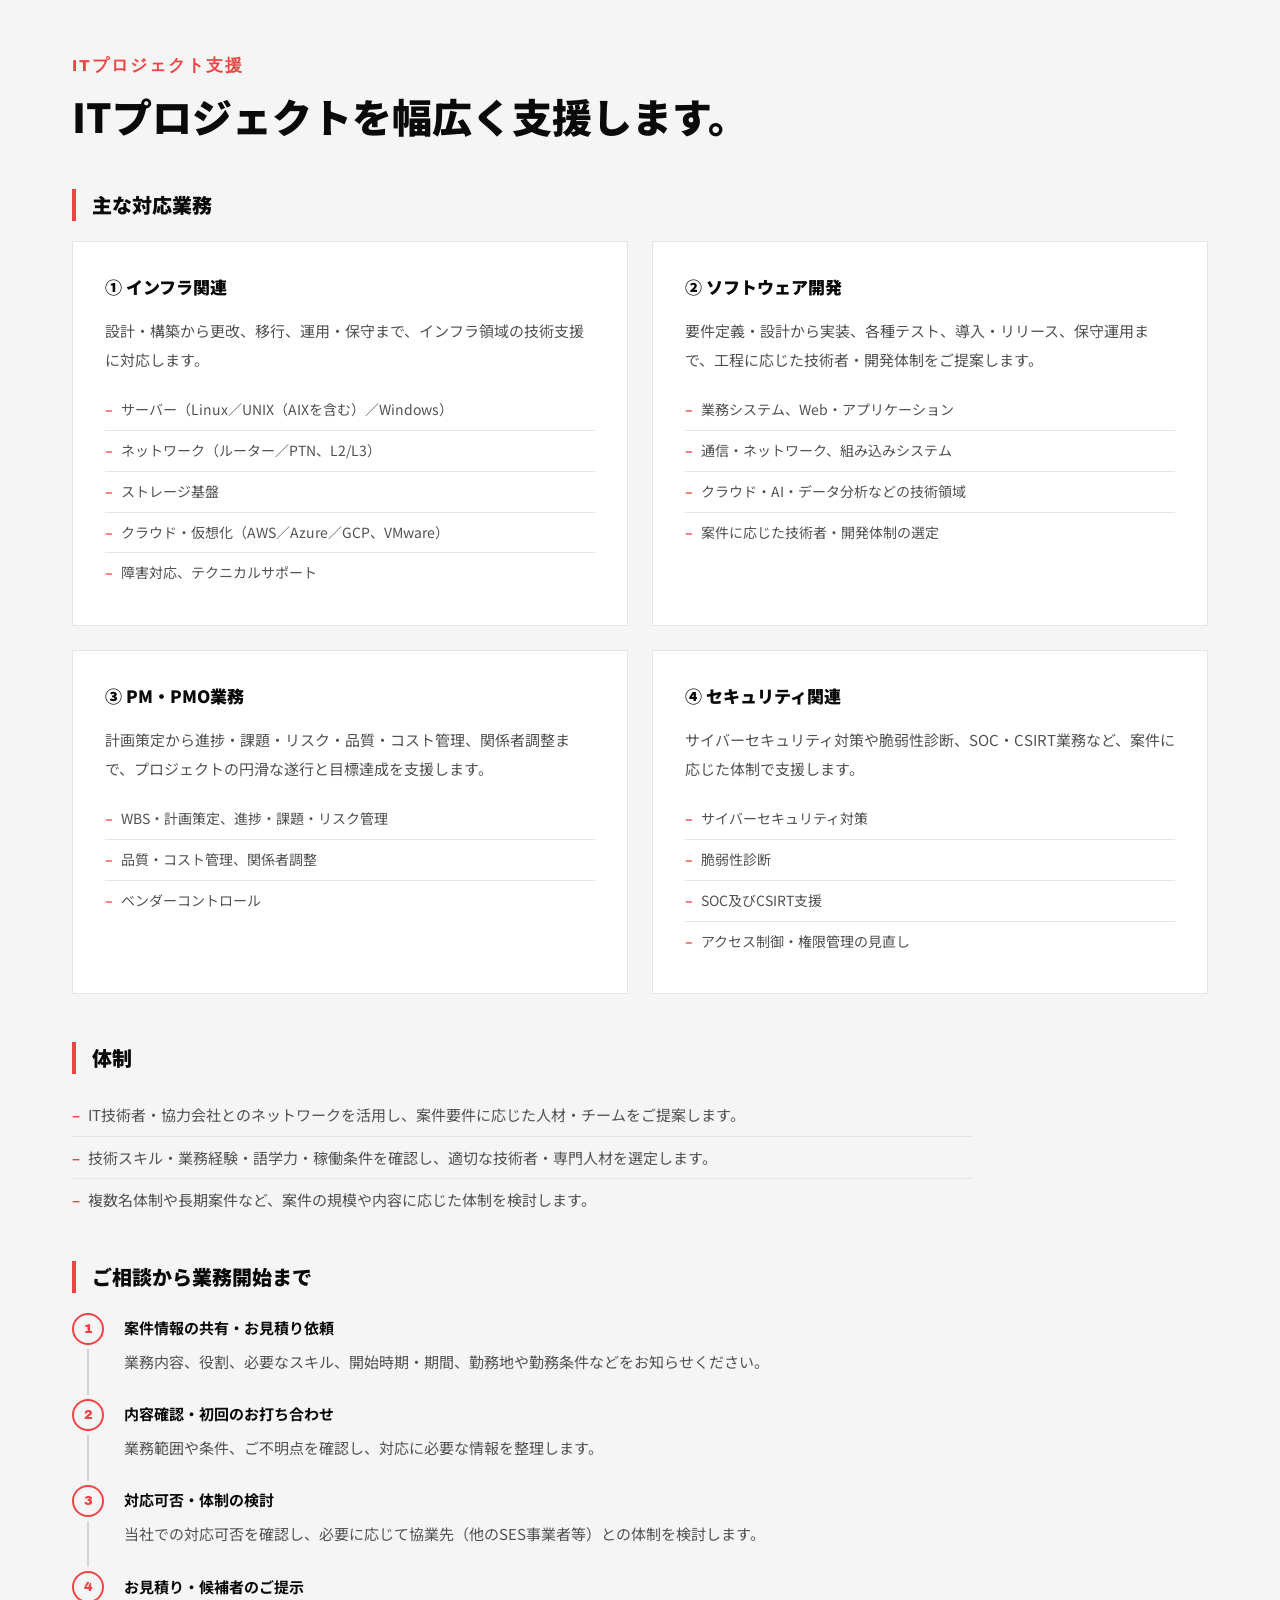
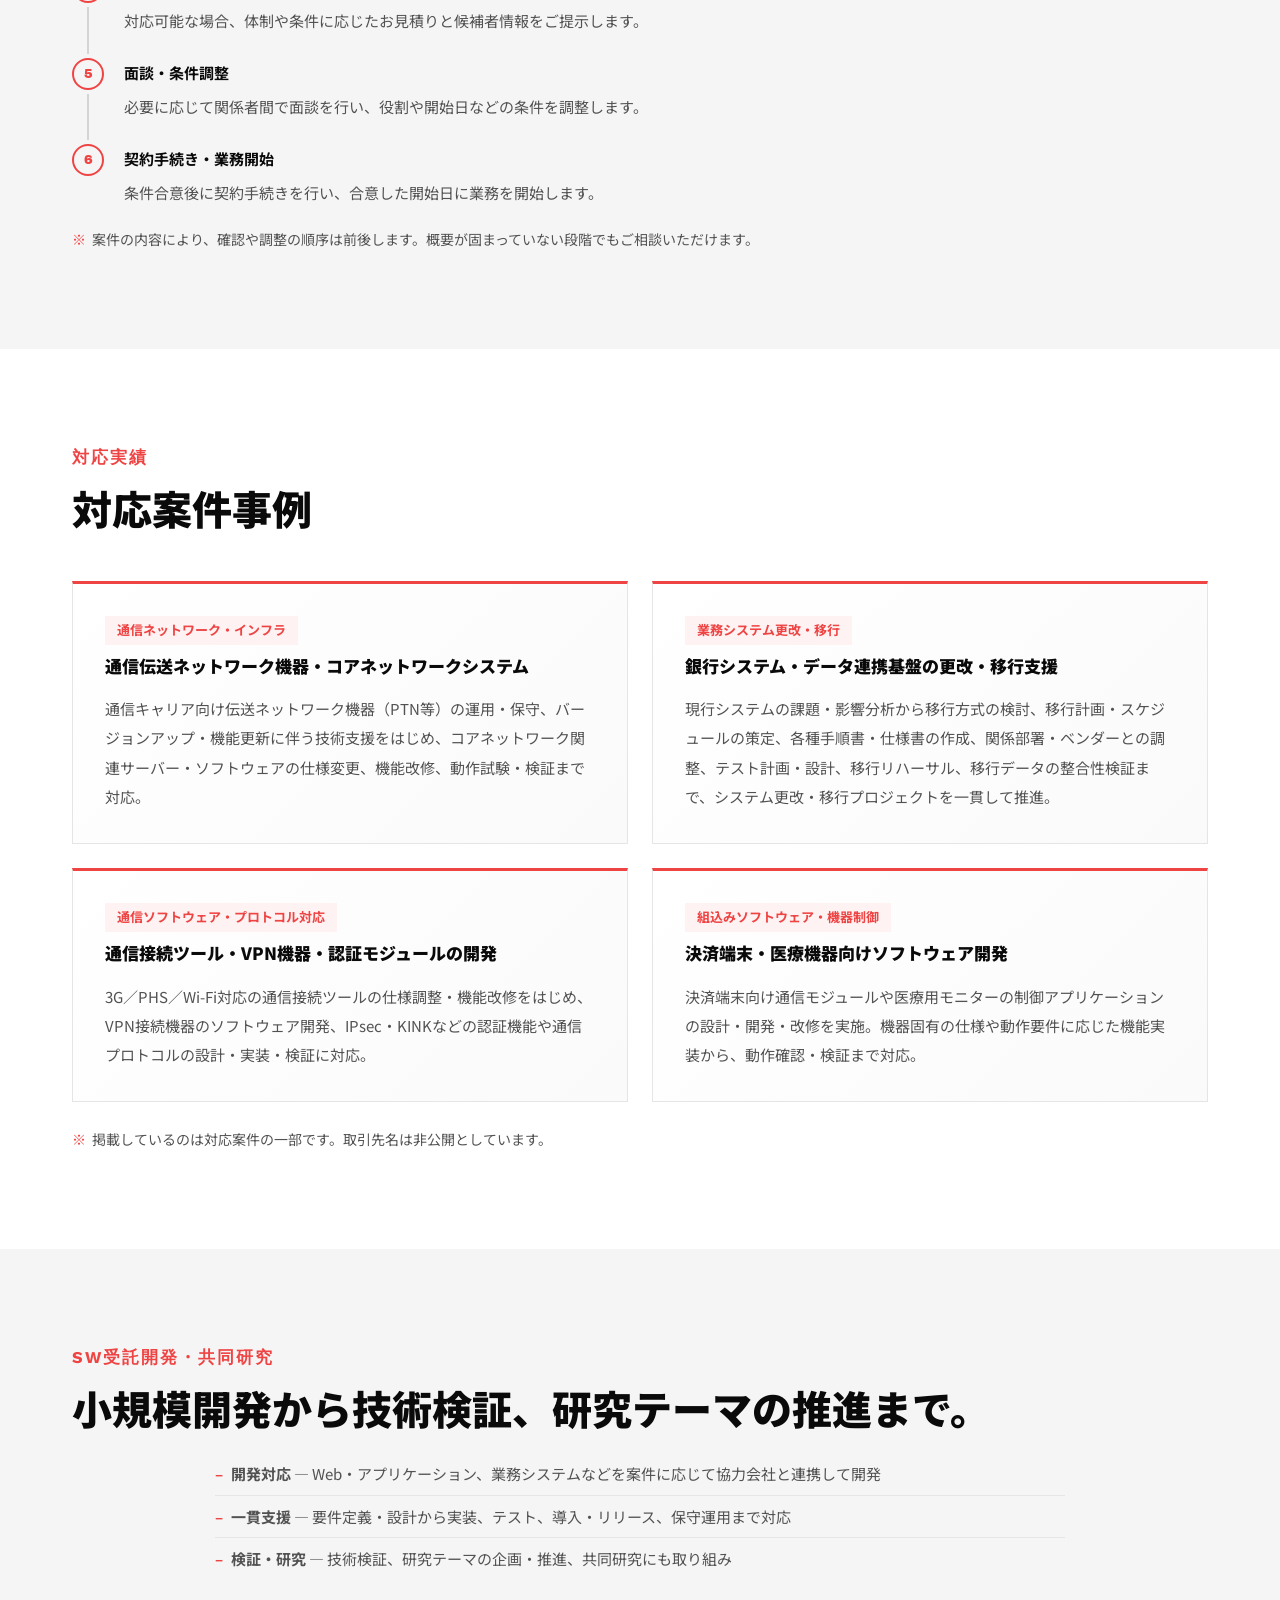
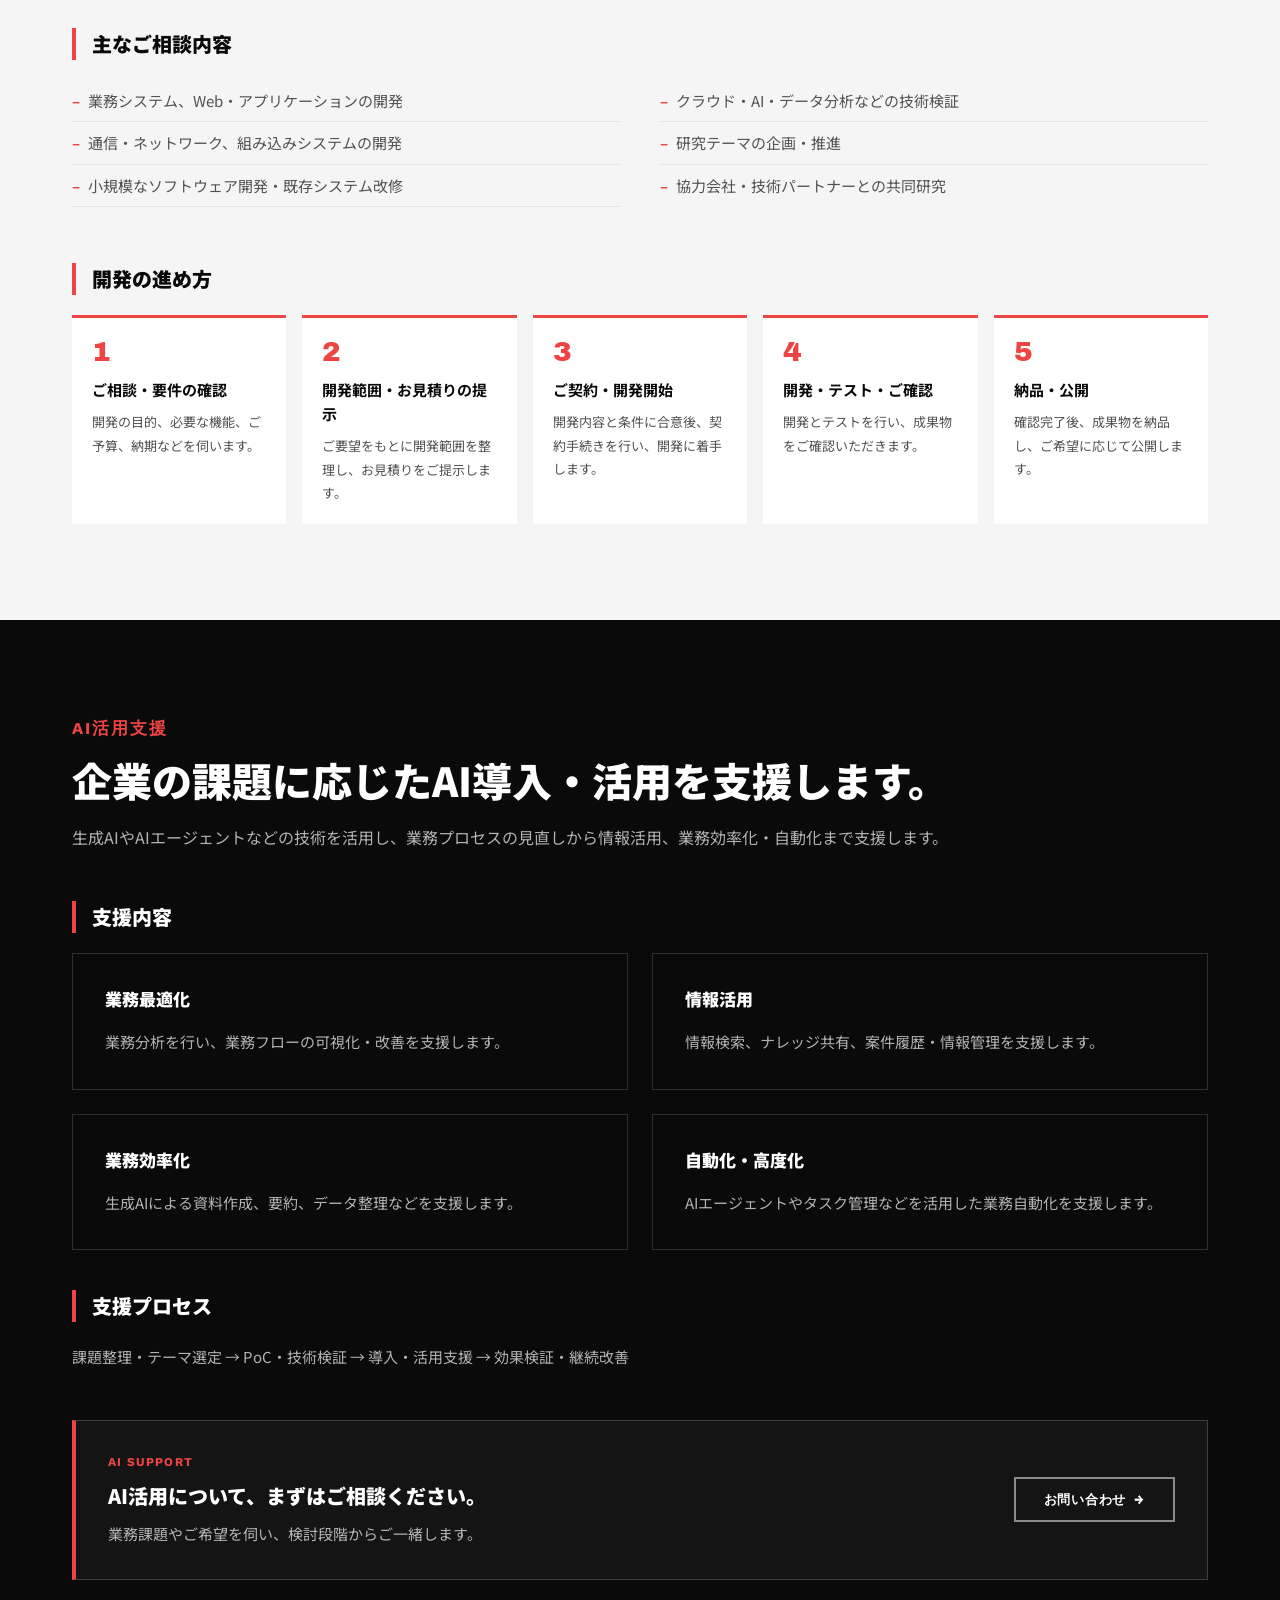
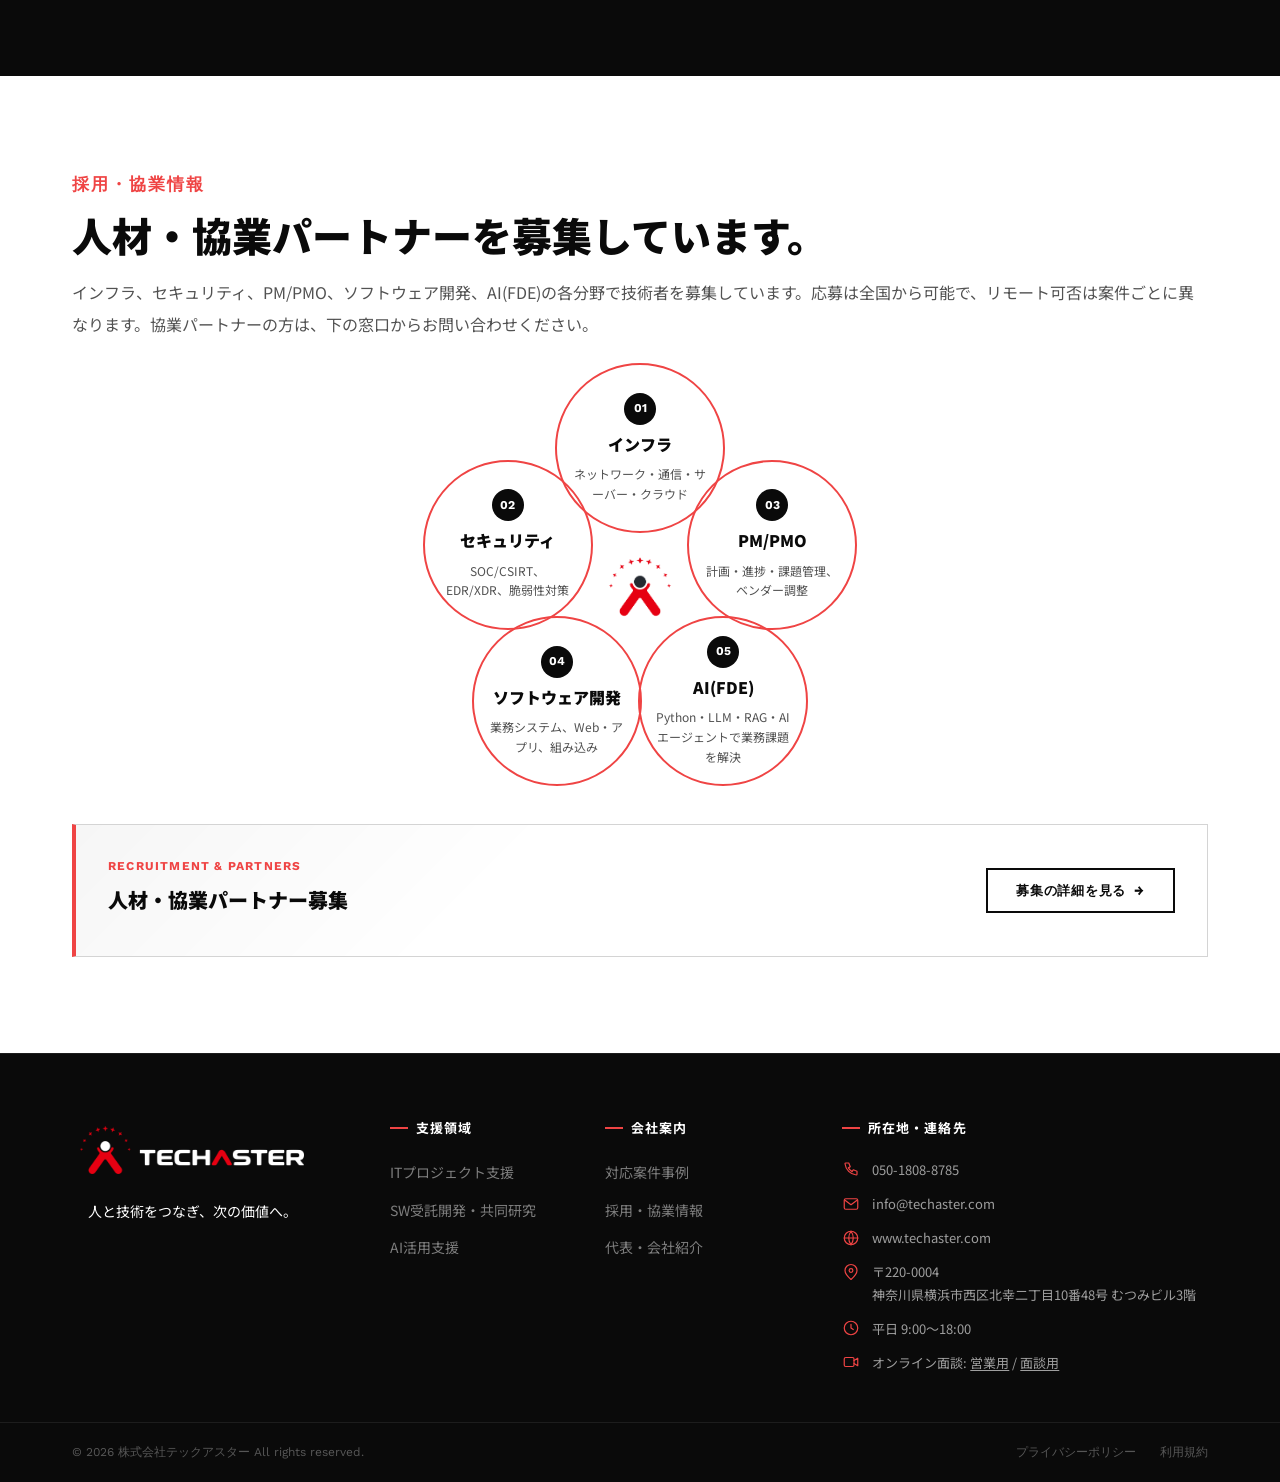
==== commit 501c9dd5: "【HP】メニュ配置など微修正" ====
--- a/index.html
+++ b/index.html
@@ -293,9 +293,11 @@
                 <div class="section-header fade-in">
                     <span class="section-overline">SW受託開発・共同研究</span>
                     <h2 class="section-title" id="webTitle">小規模開発から技術検証、研究テーマの推進まで。</h2>
-                    <p class="detail-lead">
-                        Web・アプリケーションや業務システムなどの開発を、案件に応じて協力会社とも連携して対応します。要件定義・設計から実装、テスト、導入・リリース、保守運用まで支援します。技術検証や研究テーマの企画・推進、共同研究にも取り組みます。
-                    </p>
+                    <ul class="detail-list detail-list--plain fade-in" style="max-width: 850px; margin: var(--sp-5) auto 0;">
+                        <li><strong>開発対応</strong> — Web・アプリケーション、業務システムなどを案件に応じて協力会社と連携して開発</li>
+                        <li><strong>一貫支援</strong> — 要件定義・設計から実装、テスト、導入・リリース、保守運用まで対応</li>
+                        <li><strong>検証・研究</strong> — 技術検証、研究テーマの企画・推進、共同研究にも取り組み</li>
+                    </ul>
                 </div>
                 <h3 class="detail-subtitle fade-in">主なご相談内容</h3>
                 <ul class="detail-list detail-list--plain detail-list--cols fade-in">
@@ -439,7 +441,7 @@
                 </div>
 
                 <div class="footer__nav-group">
-                    <h4 class="footer__nav-title">サービス</h4>
+                    <h4 class="footer__nav-title">支援領域</h4>
                     <ul class="footer__nav-list">
                         <li><a href="#ses">ITプロジェクト支援</a></li>
                         <li><a href="#web">SW受託開発・共同研究</a></li>
@@ -448,25 +450,41 @@
                 </div>
 
                 <div class="footer__nav-group">
-                    <h4 class="footer__nav-title">会社情報</h4>
+                    <h4 class="footer__nav-title">会社案内</h4>
                     <ul class="footer__nav-list">
                         <li><a href="#works">対応案件事例</a></li>
                         <li><a href="#recruit">採用・協業情報</a></li>
                         <li><a href="representative.html">代表・会社紹介</a></li>
-                        <li><a href="contact.html">お問い合わせ</a></li>
                     </ul>
                 </div>
 
                 <div class="footer__nav-group">
-                    <h4 class="footer__nav-title">お問い合わせ</h4>
+                    <h4 class="footer__nav-title">所在地・連絡先</h4>
                     <address class="footer__contact-info">
-                        <p><a href="tel:050-1808-8785">050-1808-8785</a></p>
-                        <p><a href="mailto:info@techaster.com">info@techaster.com</a></p>
-                        <p><a href="https://www.techaster.com/">www.techaster.com</a></p>
-                        <p>〒220-0004<br>神奈川県横浜市西区北幸二丁目10番48号　むつみビル3階</p>
-                        <p class="footer__hours">平日 9:00〜18:00</p>
-                        <p class="footer__meeting-url">ミーティングURL (<a href="https://meet.google.com/zyx-fhvh-ckc">営業用</a>
-                            | <a href="https://meet.google.com/wih-axkm-jjz">面談用</a>)</p>
+                        <a class="footer__contact-item" href="tel:050-1808-8785">
+                            <svg aria-hidden="true" viewBox="0 0 24 24"><path d="M5 4h4l2 5-2.5 1.5a15 15 0 0 0 5 5L15 13l5 2v4a1 1 0 0 1-1 1A17 17 0 0 1 4 5a1 1 0 0 1 1-1Z"/></svg>
+                            <span>050-1808-8785</span>
+                        </a>
+                        <a class="footer__contact-item" href="mailto:info@techaster.com">
+                            <svg aria-hidden="true" viewBox="0 0 24 24"><rect x="3" y="5" width="18" height="14" rx="2"/><path d="m4 7 8 6 8-6"/></svg>
+                            <span>info@techaster.com</span>
+                        </a>
+                        <a class="footer__contact-item" href="https://www.techaster.com/">
+                            <svg aria-hidden="true" viewBox="0 0 24 24"><circle cx="12" cy="12" r="9"/><path d="M3 12h18M12 3a15 15 0 0 1 0 18M12 3a15 15 0 0 0 0 18"/></svg>
+                            <span>www.techaster.com</span>
+                        </a>
+                        <p class="footer__contact-item">
+                            <svg aria-hidden="true" viewBox="0 0 24 24"><path d="M20 10c0 5-8 12-8 12S4 15 4 10a8 8 0 1 1 16 0Z"/><circle cx="12" cy="10" r="2.5"/></svg>
+                            <span>〒220-0004<br>神奈川県横浜市西区北幸二丁目10番48号 むつみビル3階</span>
+                        </p>
+                        <p class="footer__contact-item footer__hours">
+                            <svg aria-hidden="true" viewBox="0 0 24 24"><circle cx="12" cy="12" r="9"/><path d="M12 7v5l3 2"/></svg>
+                            <span>平日 9:00〜18:00</span>
+                        </p>
+                        <p class="footer__contact-item footer__meeting-url">
+                            <svg aria-hidden="true" viewBox="0 0 24 24"><rect x="3" y="6" width="13" height="12" rx="2"/><path d="m16 10 5-3v10l-5-3"/></svg>
+                            <span>オンライン面談: <a href="https://meet.google.com/zyx-fhvh-ckc">営業用</a> / <a href="https://meet.google.com/wih-axkm-jjz">面談用</a></span>
+                        </p>
                     </address>
                 </div>
             </div>
--- a/style.css
+++ b/style.css
@@ -1128,8 +1128,8 @@
 
 .footer__grid {
     display: grid;
-    grid-template-columns: 1.8fr 1fr 1fr 1.2fr;
-    gap: var(--sp-12);
+    grid-template-columns: 1.25fr 0.8fr 0.9fr 1.6fr;
+    gap: var(--sp-8);
 }
 
 .footer__brand {
@@ -1171,13 +1171,22 @@
 
 
 .footer__nav-title {
-    font-family: var(--font-ui);
-    font-size: 11px;
+    font-family: var(--font-jp);
+    font-size: 0.8125rem;
     font-weight: 700;
-    letter-spacing: 0.12em;
-    text-transform: uppercase;
+    letter-spacing: 0.08em;
     color: var(--color-white);
     margin-bottom: var(--sp-5);
+}
+
+.footer__nav-title::before {
+    display: inline-block;
+    width: 18px;
+    height: 2px;
+    margin: 0 var(--sp-2) 0.25em 0;
+    background: var(--color-strike);
+    content: "";
+    vertical-align: middle;
 }
 
 .footer__nav-list {
@@ -1201,18 +1210,35 @@
     display: flex;
     flex-direction: column;
     gap: var(--sp-3);
-    margin-bottom: var(--sp-5);
-}
-
-.footer__contact-info p {
-    font-family: var(--font-jp);
-    font-size: 0.875rem;
-    color: rgba(250, 250, 250, 0.48);
     margin: 0;
 }
 
+.footer__contact-info p,
 .footer__contact-info a {
+    font-family: var(--font-jp);
+    font-size: 0.8125rem;
+    color: rgba(250, 250, 250, 0.62);
+    margin: 0;
+}
+
+.footer__contact-info .footer__contact-item {
+    display: grid;
+    grid-template-columns: 18px minmax(0, 1fr);
+    align-items: start;
+    gap: var(--sp-3);
+    line-height: 1.7;
     transition: color var(--dur-fast);
+}
+
+.footer__contact-item svg {
+    width: 18px;
+    height: 18px;
+    margin-top: 0.1em;
+    fill: none;
+    stroke: var(--color-strike);
+    stroke-linecap: round;
+    stroke-linejoin: round;
+    stroke-width: 1.6;
 }
 
 .footer__meeting-url a {
@@ -1222,10 +1248,6 @@
 
 .footer__contact-info a:hover {
     color: var(--color-white);
-}
-
-.footer__hours {
-    font-size: 0.8125rem;
 }
 
 .footer__bottom {
@@ -1344,45 +1366,6 @@
         margin: 0 auto;
     }
 
-    .navbar__toggle {
-        display: flex;
-        align-items: center;
-    }
-
-    .navbar__menu {
-        display: none;
-        position: absolute;
-        top: 100%;
-        left: 0;
-        right: 0;
-        background: rgba(10, 10, 10, 0.98);
-        flex-direction: column;
-        gap: 0;
-        padding: var(--sp-4);
-        border-top: 1px solid rgba(255, 255, 255, 0.08);
-        border-bottom: 1px solid rgba(255, 255, 255, 0.08);
-        backdrop-filter: blur(16px);
-    }
-
-    .header--scrolled .navbar__menu {
-        background: #FFFFFF;
-        border-top-color: var(--color-border-subtle);
-        border-bottom-color: var(--color-border-subtle);
-    }
-
-    .navbar__menu li {
-        width: 100%;
-    }
-
-    .navbar__menu a {
-        display: block;
-        padding: var(--sp-3) var(--sp-4);
-        text-align: center;
-    }
-
-    .navbar--open .navbar__menu {
-        display: flex;
-    }
 }
 
 @media (max-width: 640px) {
@@ -2080,14 +2063,6 @@
     line-break: auto;
 }
 
-p,
-li,
-dd,
-.section-title,
-.detail-card__title,
-.detail-subtitle {
-    text-wrap: pretty;
-}
 
 .nb {
     display: inline-block;
@@ -2439,6 +2414,46 @@
     font-weight: 900;
     line-height: 1.6;
     margin-bottom: var(--sp-3);
+}
+
+.recruitment-field h3 {
+    display: flex;
+    align-items: center;
+    gap: var(--sp-3);
+    margin: calc(var(--sp-6) * -1) calc(var(--sp-6) * -1) var(--sp-5);
+    padding: var(--sp-4) var(--sp-6);
+    background: var(--color-black);
+    color: var(--color-white);
+}
+
+.recruitment-field h3::before {
+    content: "";
+    width: 4px;
+    height: 1.1em;
+    background: var(--color-strike);
+}
+
+.recruitment-experience-label {
+    display: inline-block;
+    margin: 0 0 var(--sp-2);
+    padding: 0.25em 0.65em;
+    border-radius: 999px;
+    font-size: 0.8125rem;
+    line-height: 1.4;
+}
+
+.recruitment-experience-label--required {
+    background: var(--color-strike);
+    color: var(--color-white);
+}
+
+.recruitment-experience-label--preferred {
+    border: 1px solid var(--color-border-medium);
+    background: #f5f5f5;
+}
+
+.recruitment-field p > span {
+    display: block;
 }
 
 .recruitment-condition p,
@@ -2783,3 +2798,58 @@
         margin-right: var(--sp-3);
     }
 }
+
+@media (max-width: 1200px) {
+    .navbar {
+        position: relative;
+    }
+
+    .navbar__toggle {
+        display: flex;
+        align-items: center;
+    }
+
+    .navbar__menu {
+        display: none;
+        position: absolute;
+        top: 100%;
+        right: 0;
+        left: auto;
+        width: max-content;
+        max-width: calc(100vw - 2rem);
+        flex-direction: column;
+        gap: 0;
+        padding: var(--sp-4);
+        transform: none;
+        white-space: nowrap;
+        background: rgba(10, 10, 10, 0.98);
+        border-top: 1px solid rgba(255, 255, 255, 0.08);
+        border-bottom: 1px solid rgba(255, 255, 255, 0.08);
+        backdrop-filter: blur(16px);
+    }
+
+    .header--scrolled .navbar__menu {
+        background: #FFFFFF;
+        border-top-color: var(--color-border-subtle);
+        border-bottom-color: var(--color-border-subtle);
+    }
+
+    .navbar__menu li {
+        width: auto;
+        margin-right: 0;
+    }
+
+    .navbar__menu li::after {
+        display: none;
+    }
+
+    .navbar__menu a {
+        display: block;
+        padding: var(--sp-3) var(--sp-4);
+        text-align: center;
+    }
+
+    .navbar--open .navbar__menu {
+        display: flex;
+    }
+}
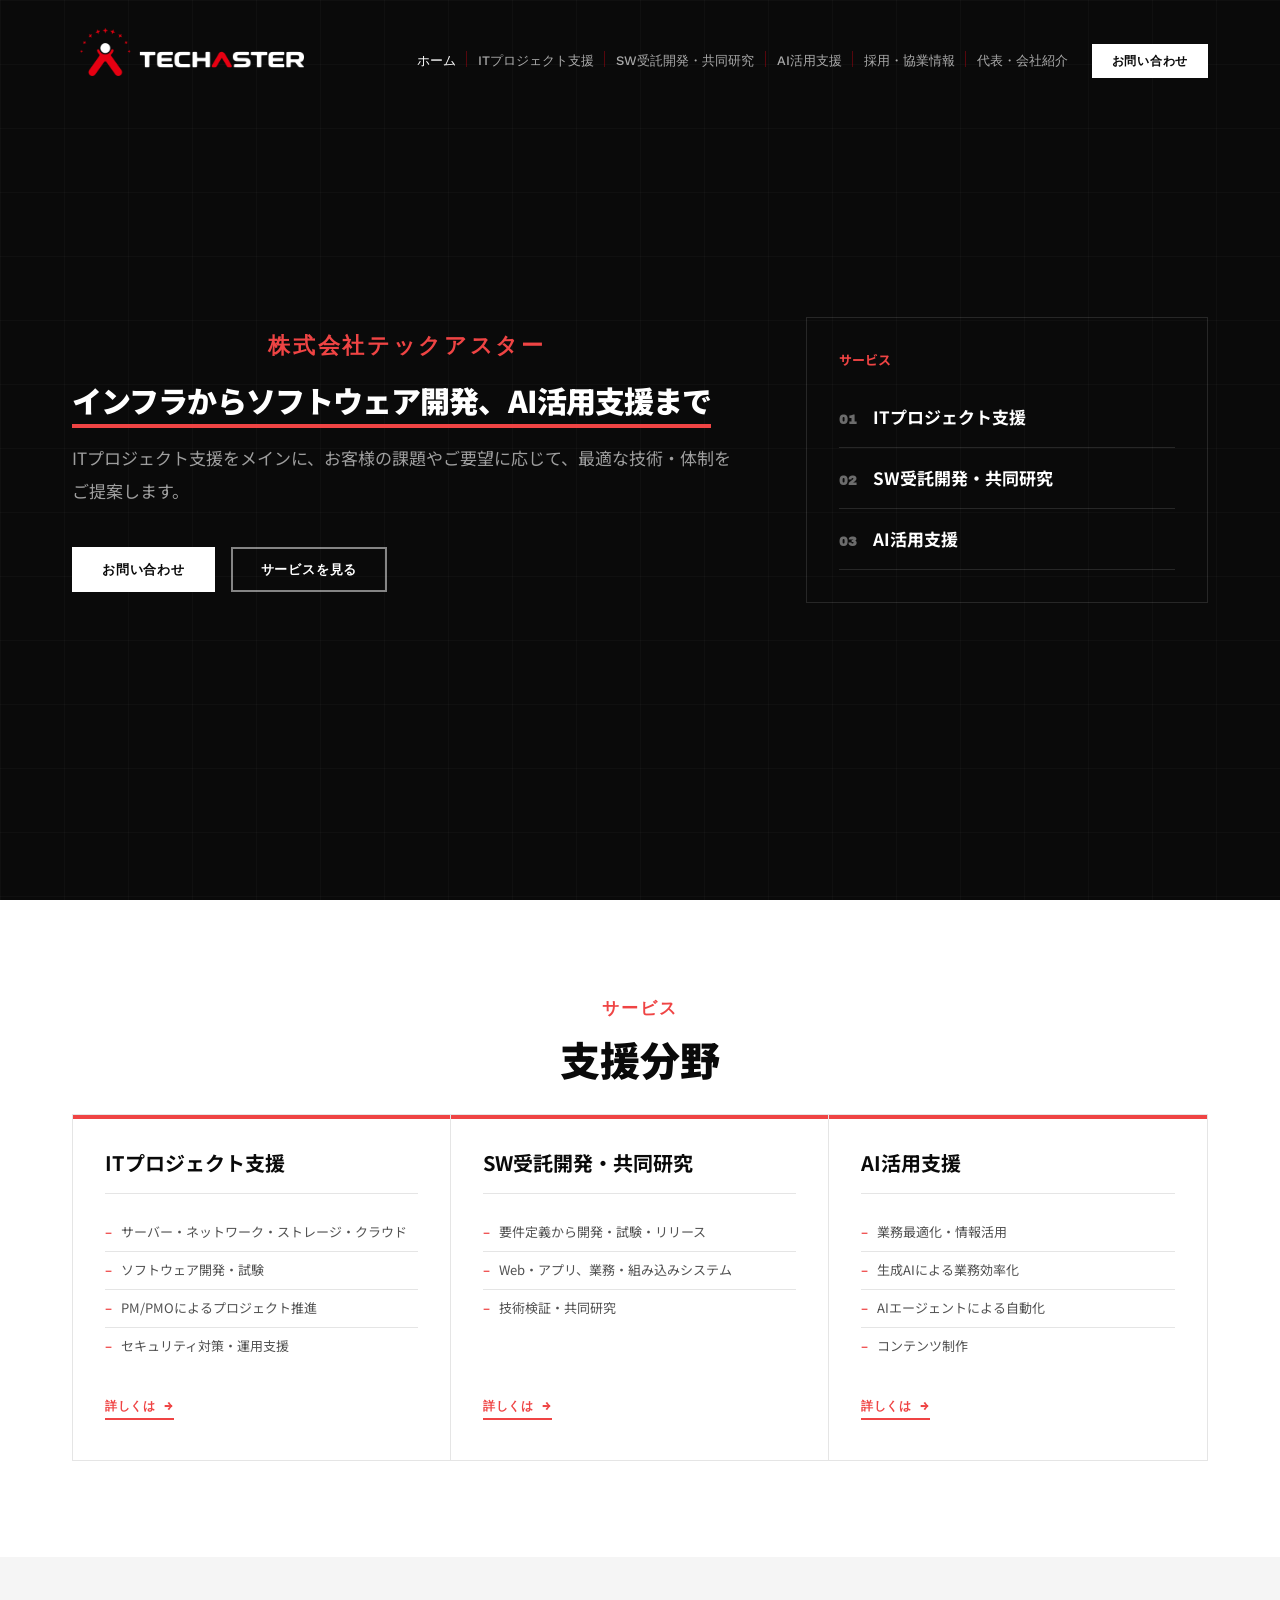
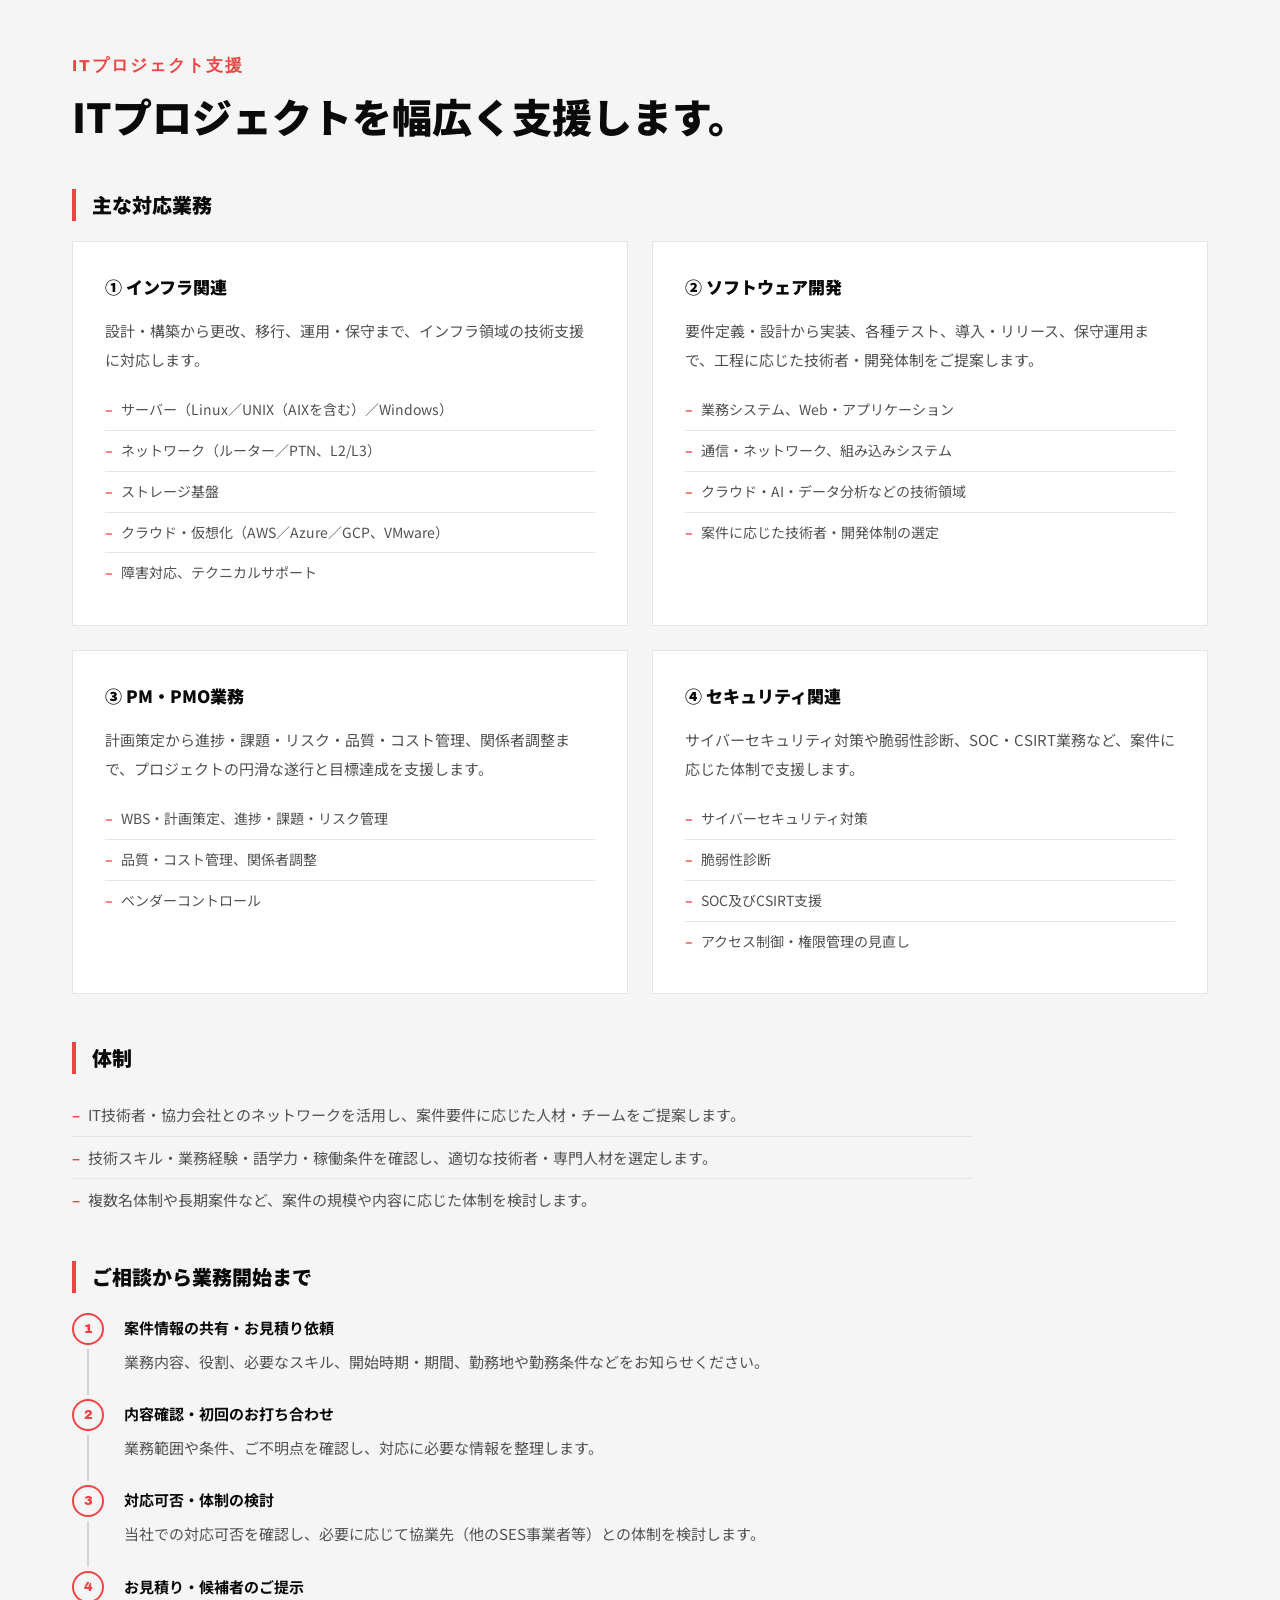
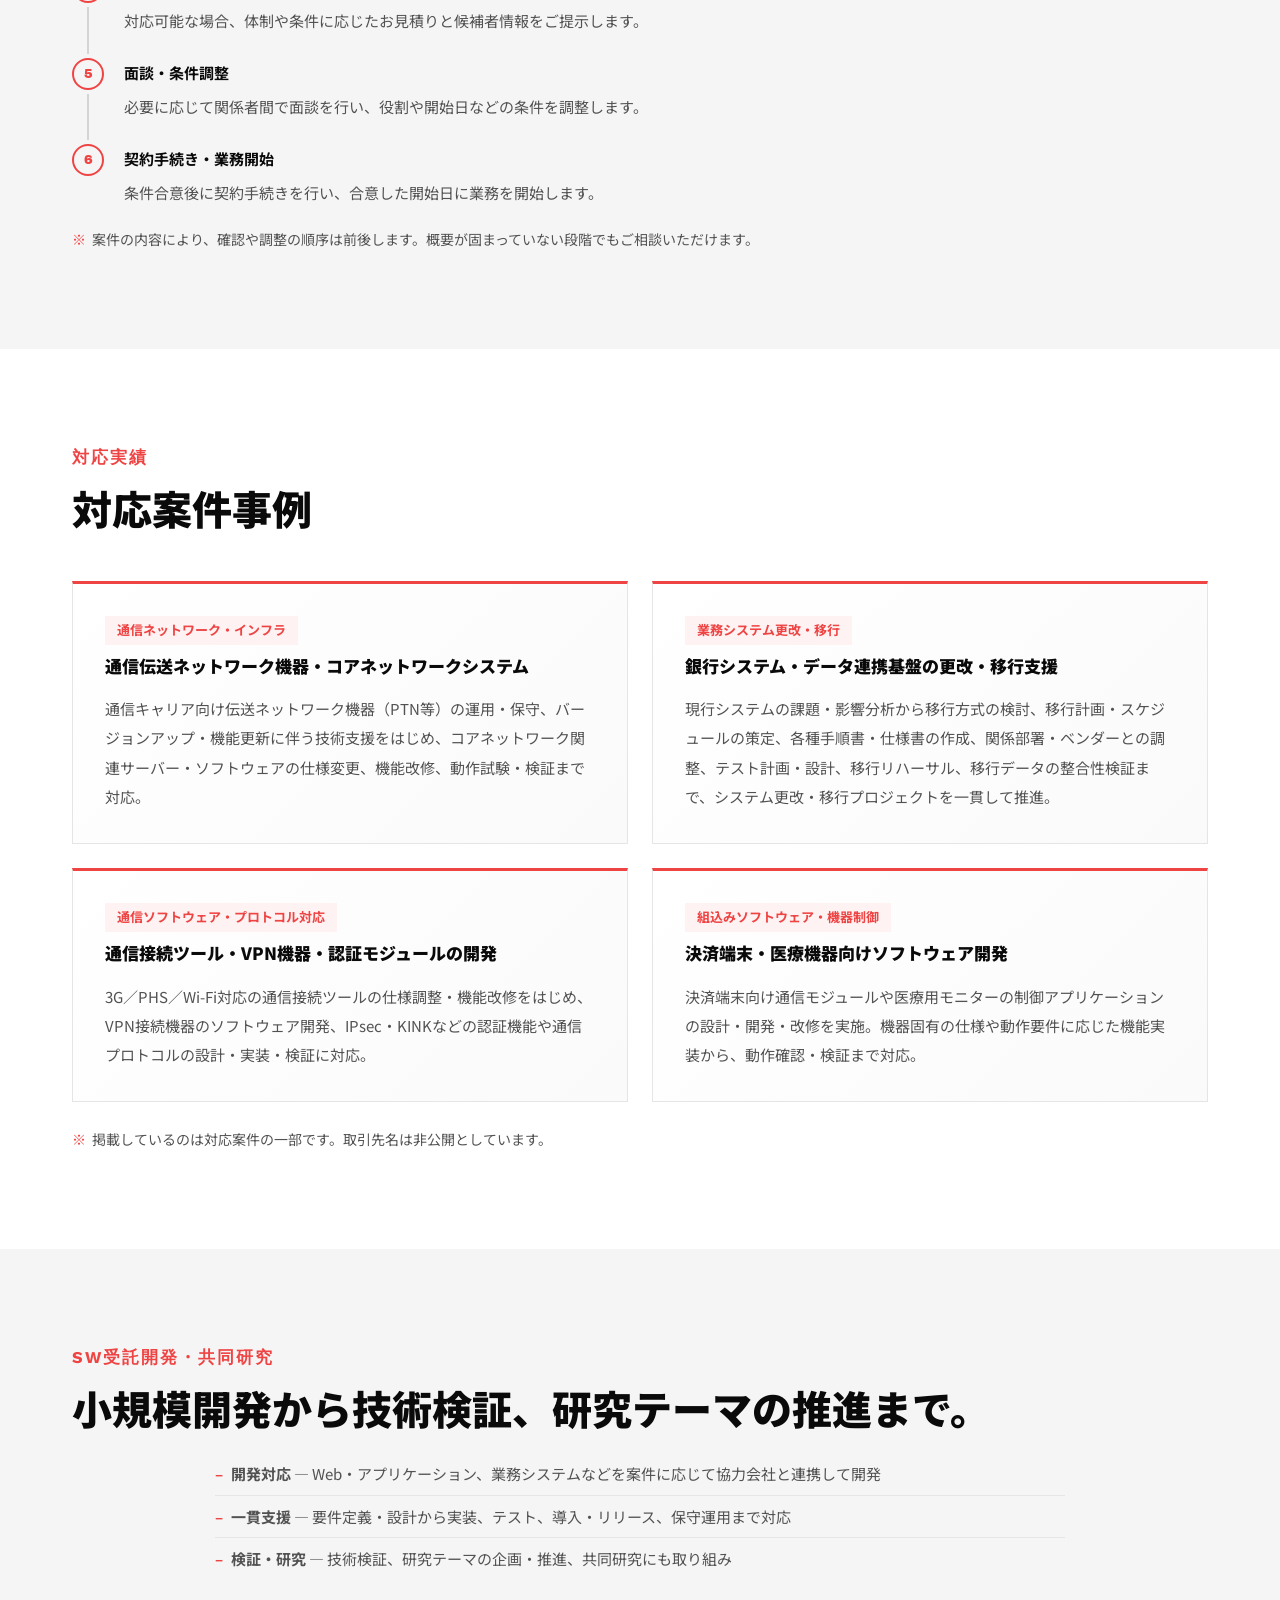
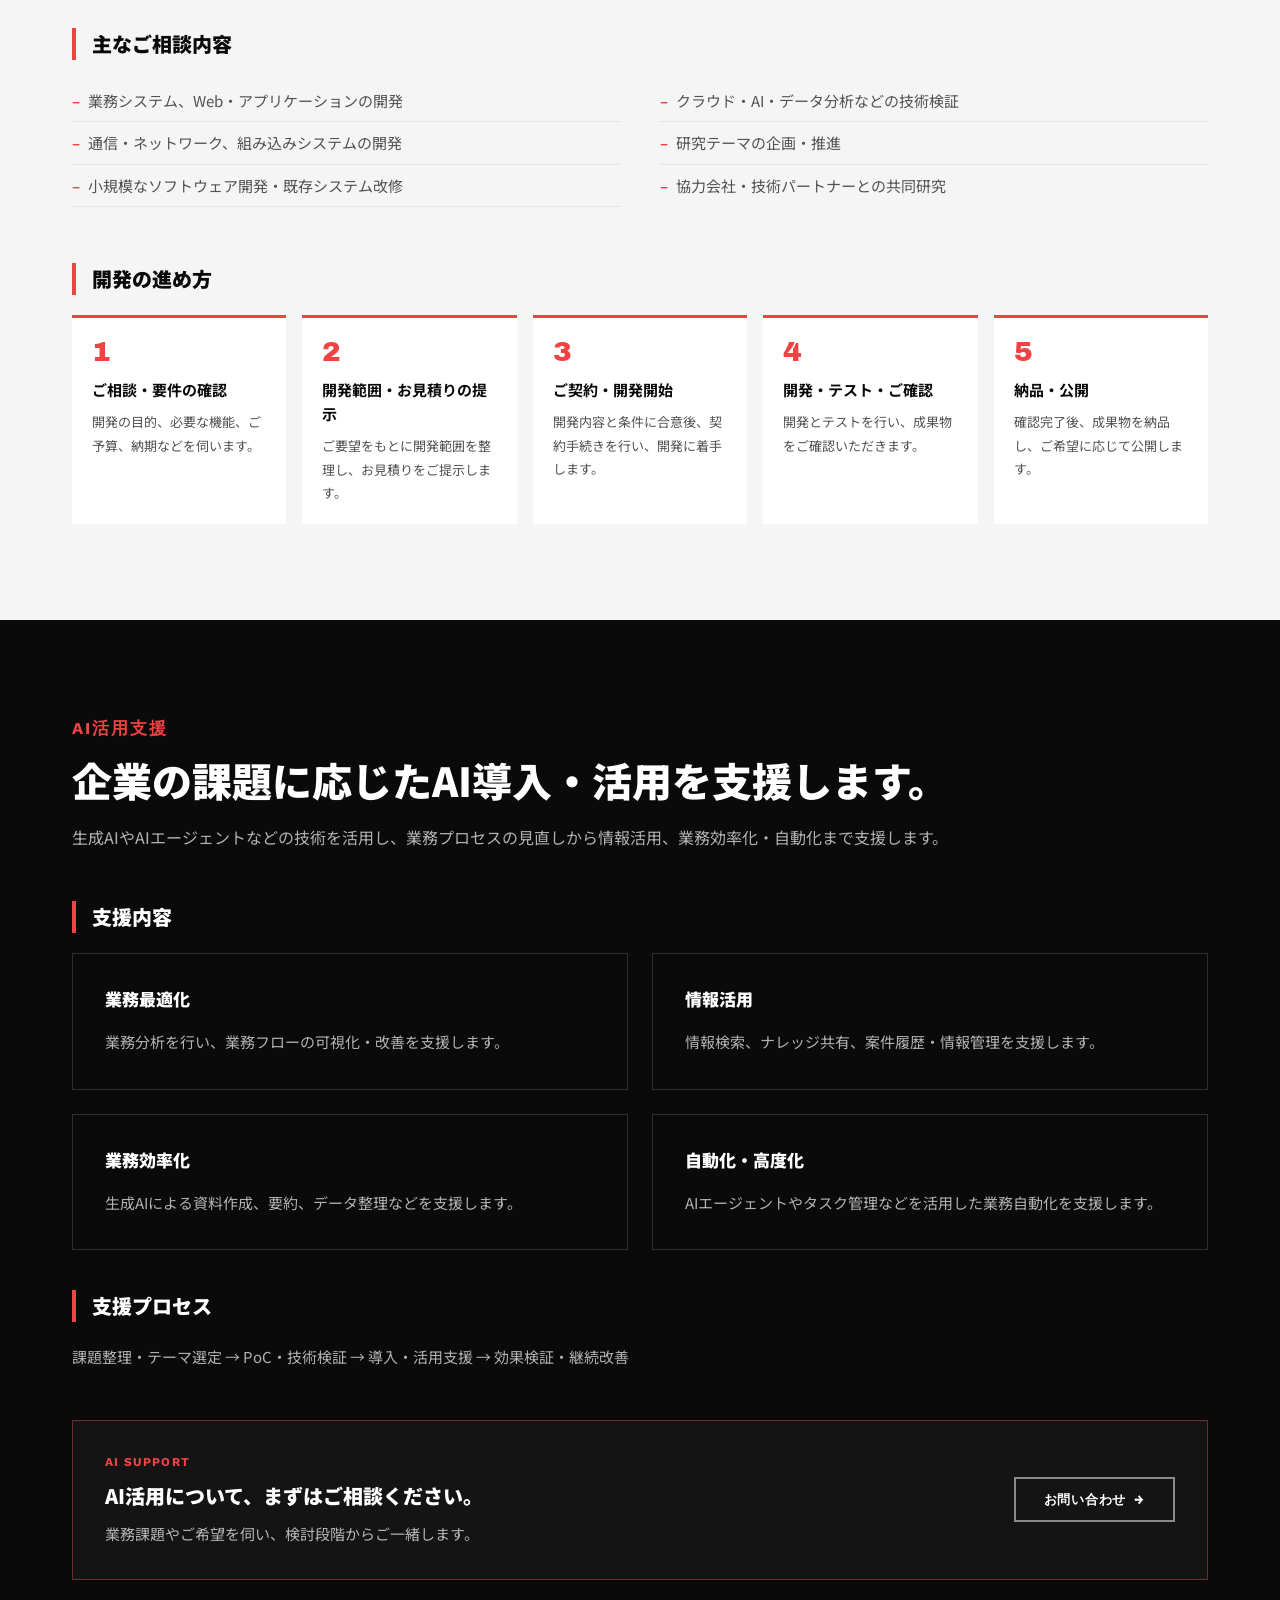
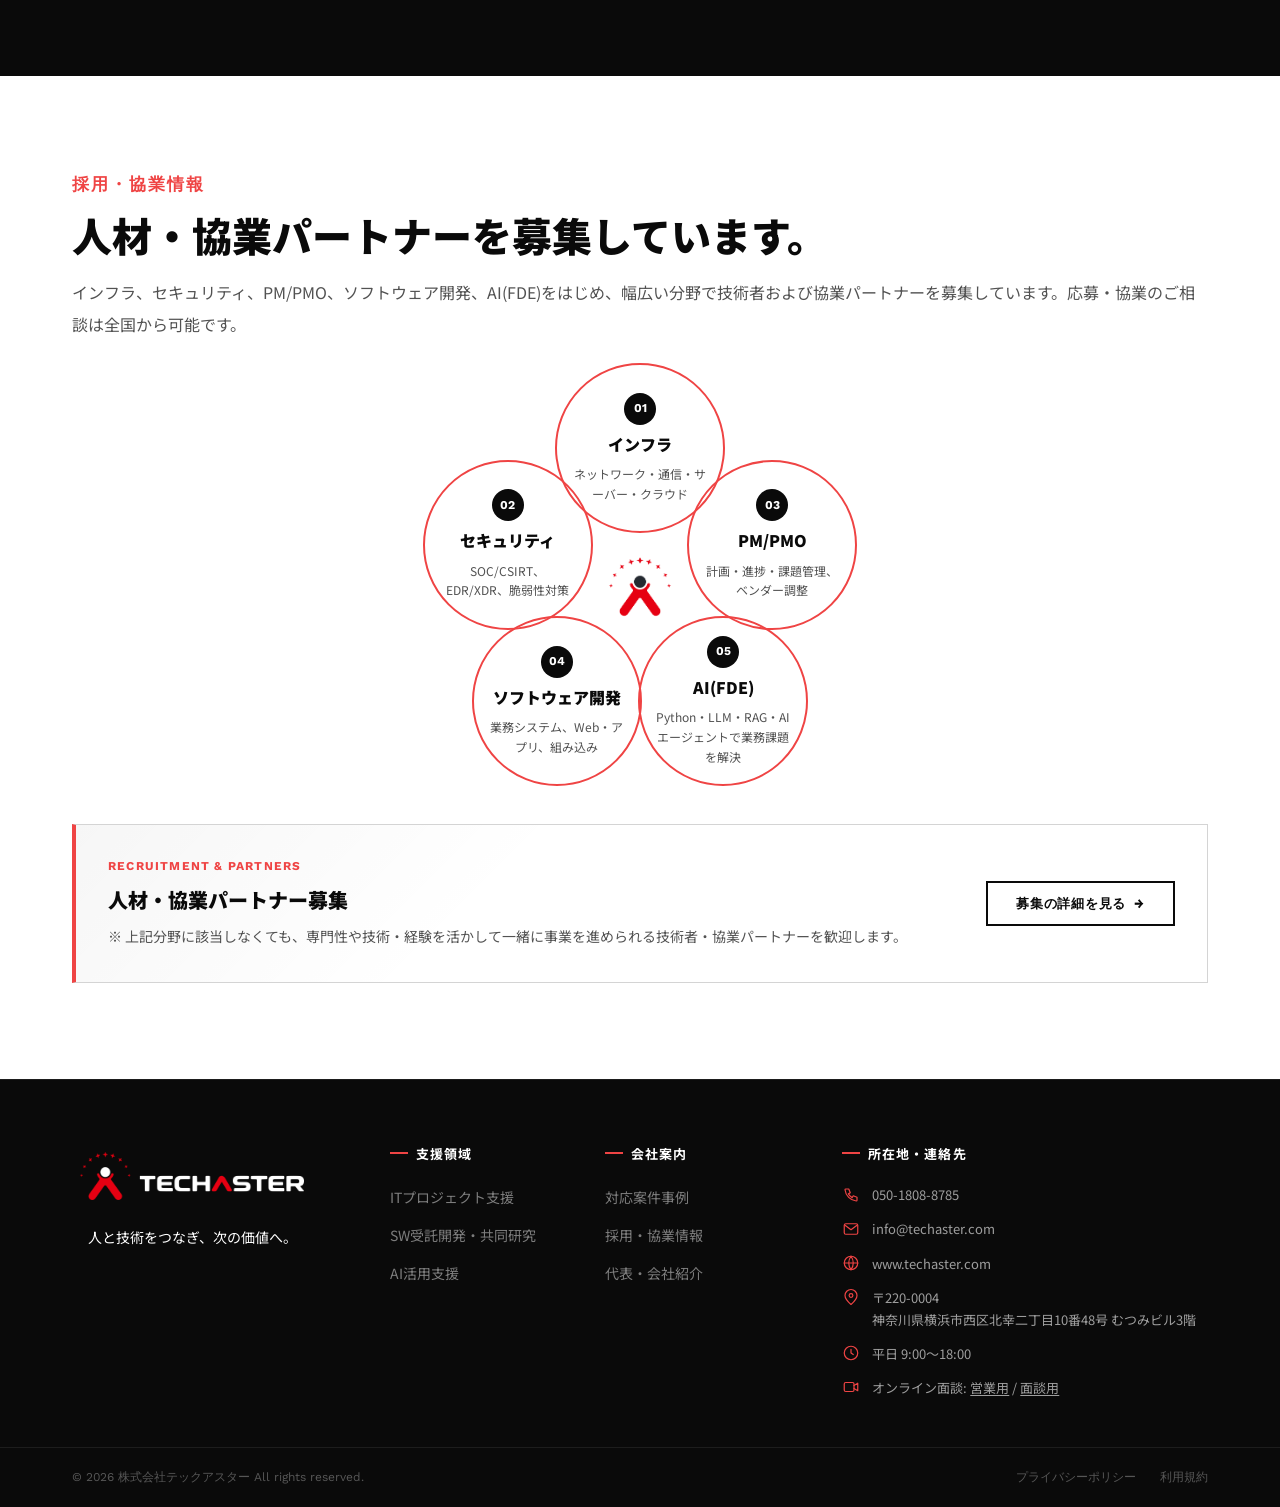
==== commit c568e6a4: "【HP】文言など見直し" ====
--- a/index.html
+++ b/index.html
@@ -381,7 +381,7 @@
                     <span class="section-overline">採用・協業情報</span>
                     <h2 class="section-title" id="recruitTitle">人材・協業パートナーを募集しています。</h2>
                     <p class="detail-lead">
-                        インフラ、セキュリティ、PM/PMO、ソフトウェア開発、AI(FDE)の各分野で技術者を募集しています。応募は全国から可能で、リモート可否は案件ごとに異なります。協業パートナーの方は、下の窓口からお問い合わせください。
+                        インフラ、セキュリティ、PM/PMO、ソフトウェア開発、AI(FDE)をはじめ、幅広い分野で技術者および協業パートナーを募集しています。応募・協業のご相談は全国から可能です。
                     </p>
                 </div>
 
@@ -420,6 +420,7 @@
                     <div>
                         <span class="recruitment-link-box__eyebrow">RECRUITMENT &amp; PARTNERS</span>
                         <h3>人材・協業パートナー募集</h3>
+                        <p class="recruitment-link-box__note">※ 上記分野に該当しなくても、専門性や技術・経験を活かして一緒に事業を進められる技術者・協業パートナーを歓迎します。</p>
                     </div>
                     <a href="./recruitment/index.html" class="btn btn--outline-dark">募集の詳細を見る <span aria-hidden="true">→</span></a>
                 </div>
--- a/style.css
+++ b/style.css
@@ -1713,8 +1713,7 @@
     gap: var(--sp-8);
     margin-top: var(--sp-12);
     padding: var(--sp-8);
-    border: 1px solid rgba(255, 255, 255, 0.18);
-    border-left: 4px solid var(--color-strike);
+    border: 1px solid rgba(255, 95, 95, 0.35);
     background: rgba(255, 255, 255, 0.04);
 }
 
@@ -2248,6 +2247,14 @@
     font-family: var(--font-jp);
     font-size: 1.25rem;
     font-weight: 900;
+}
+
+.recruitment-link-box__note {
+    margin: 0;
+    color: var(--color-text-secondary);
+    font-family: var(--font-jp);
+    font-size: 0.875rem;
+    line-height: 1.8;
 }
 
 
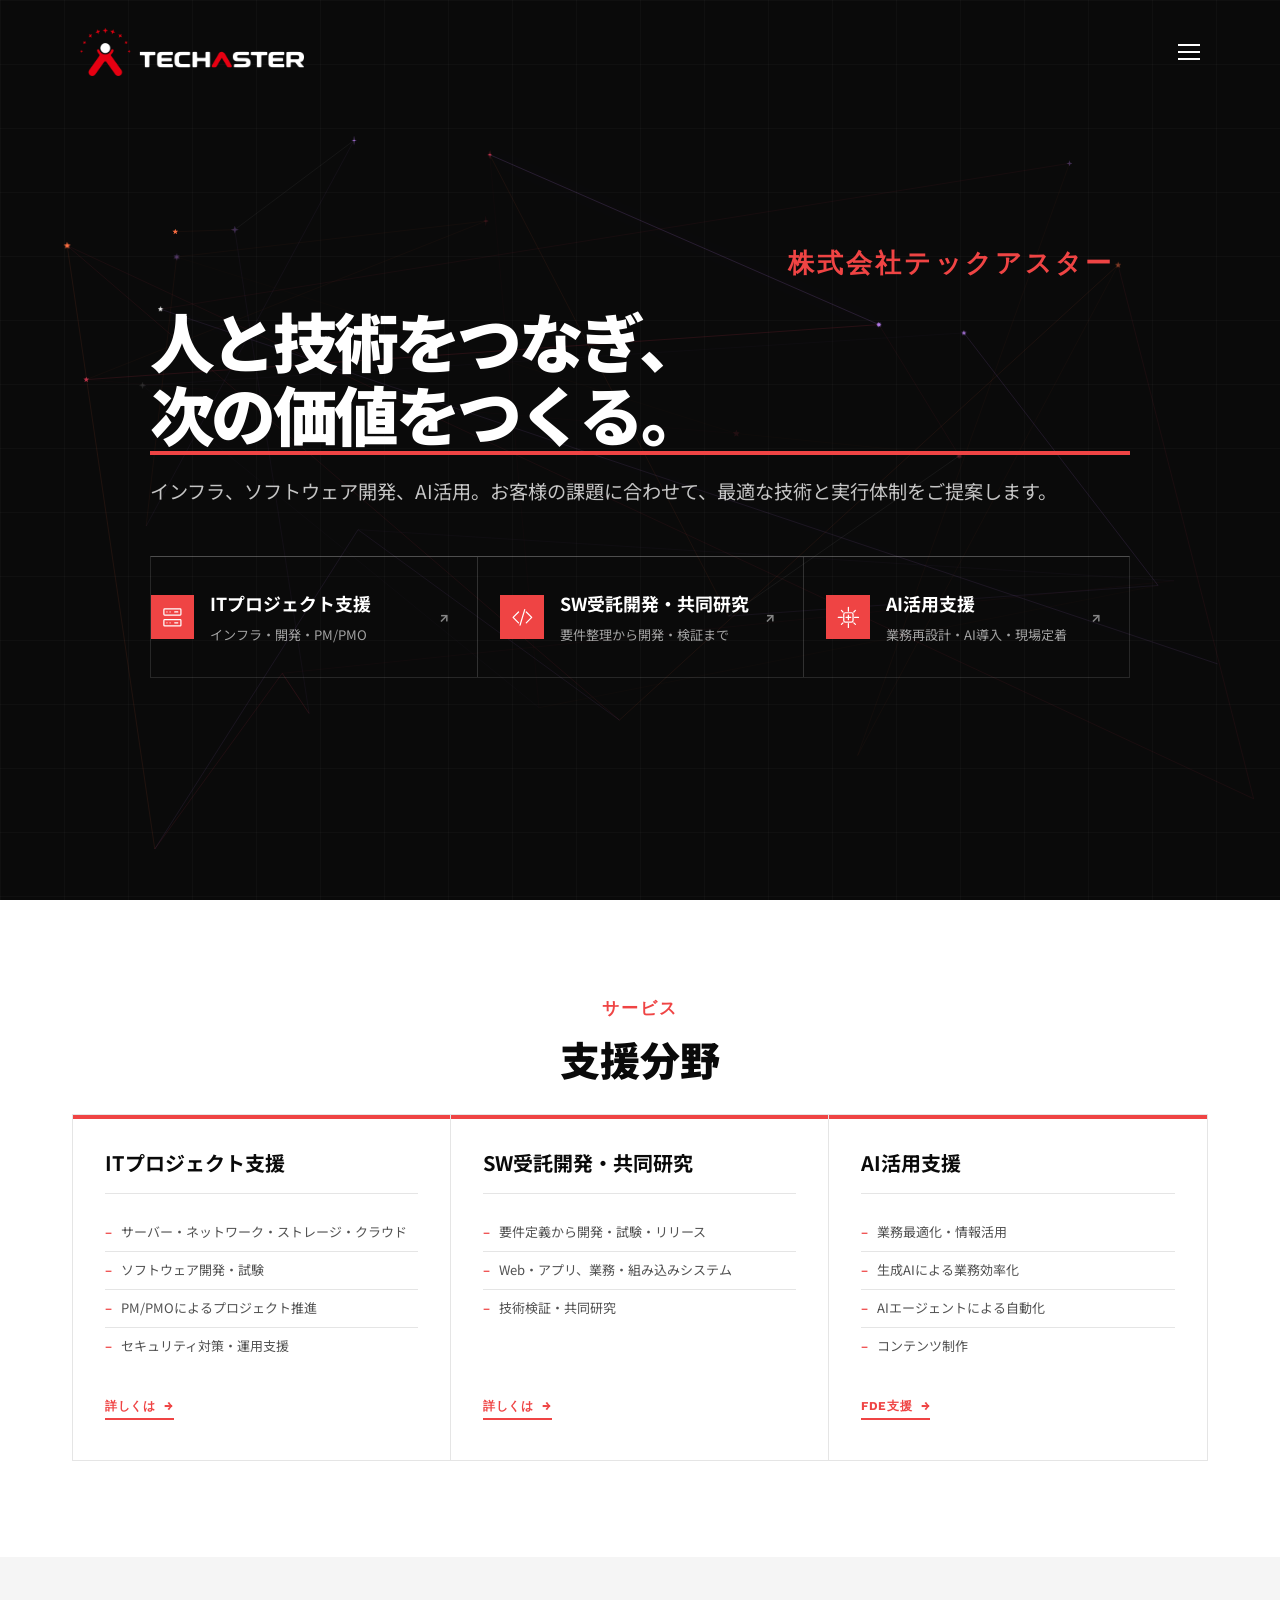
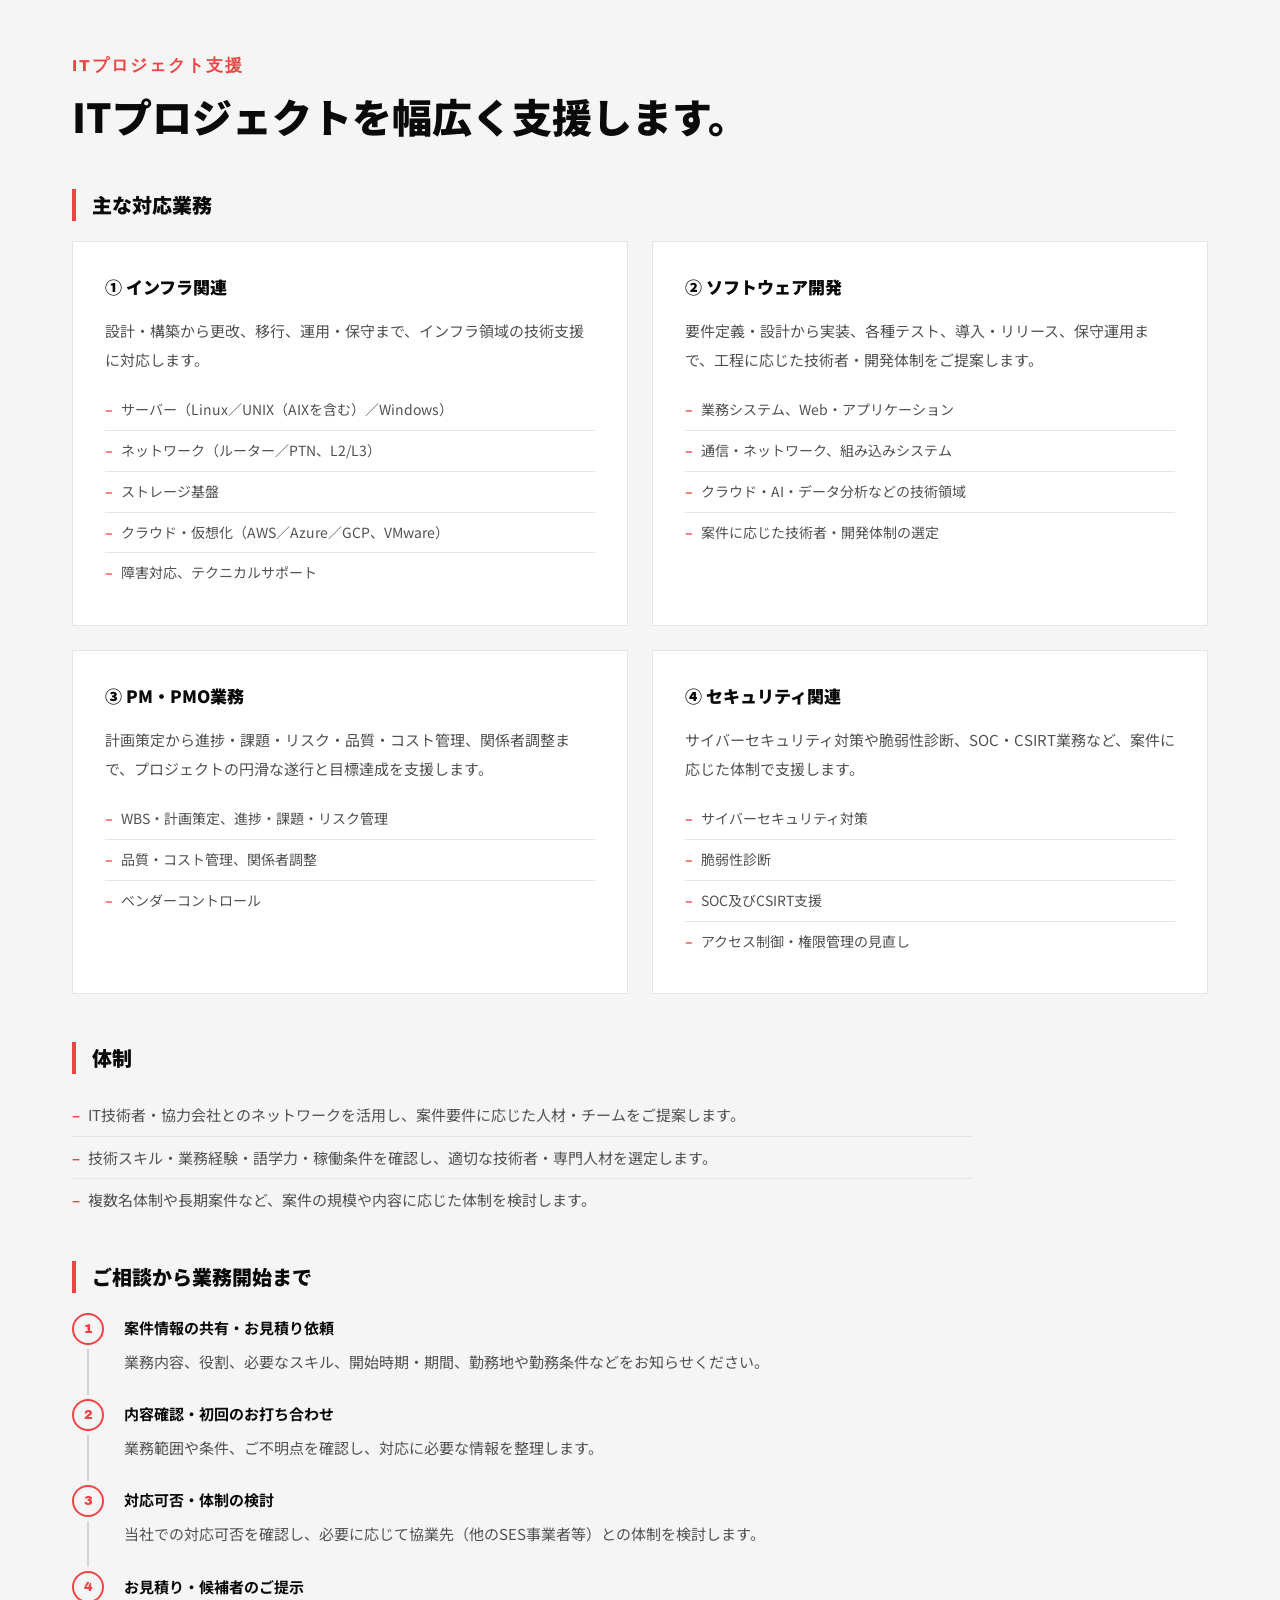
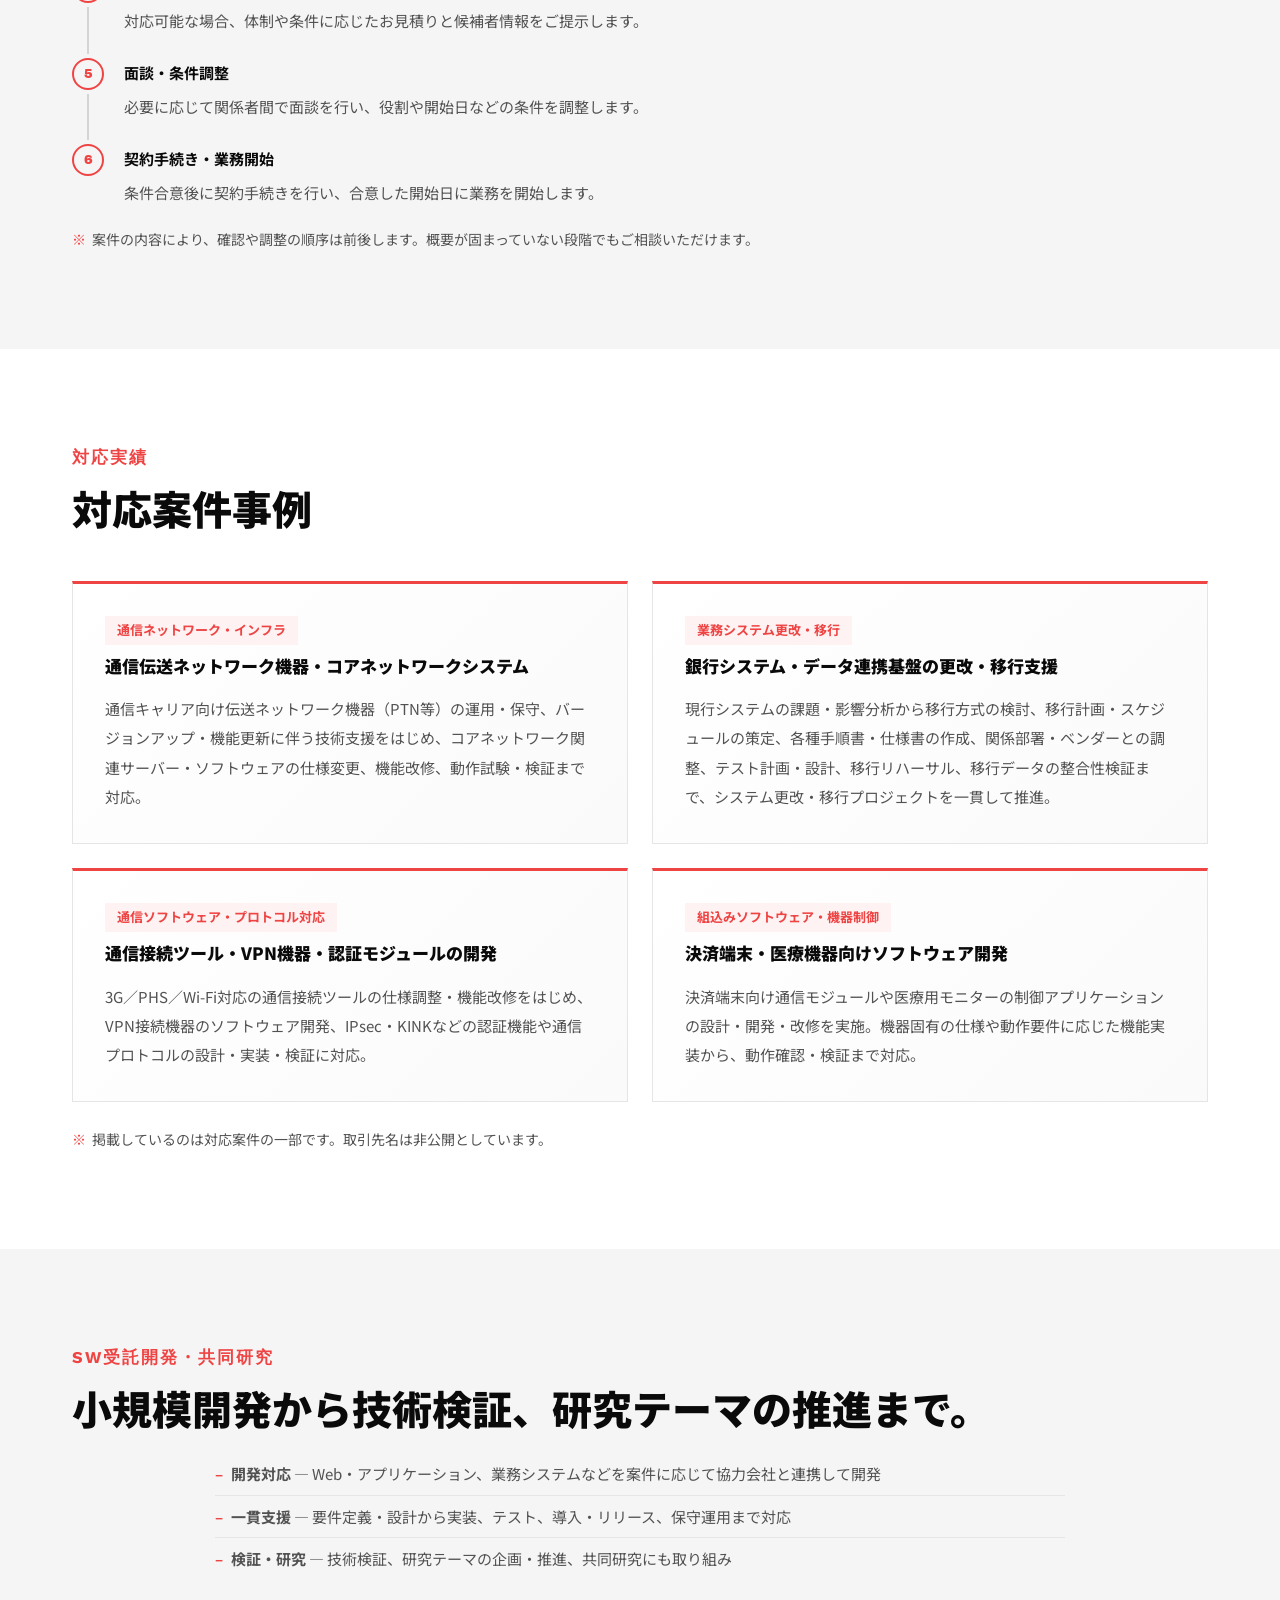
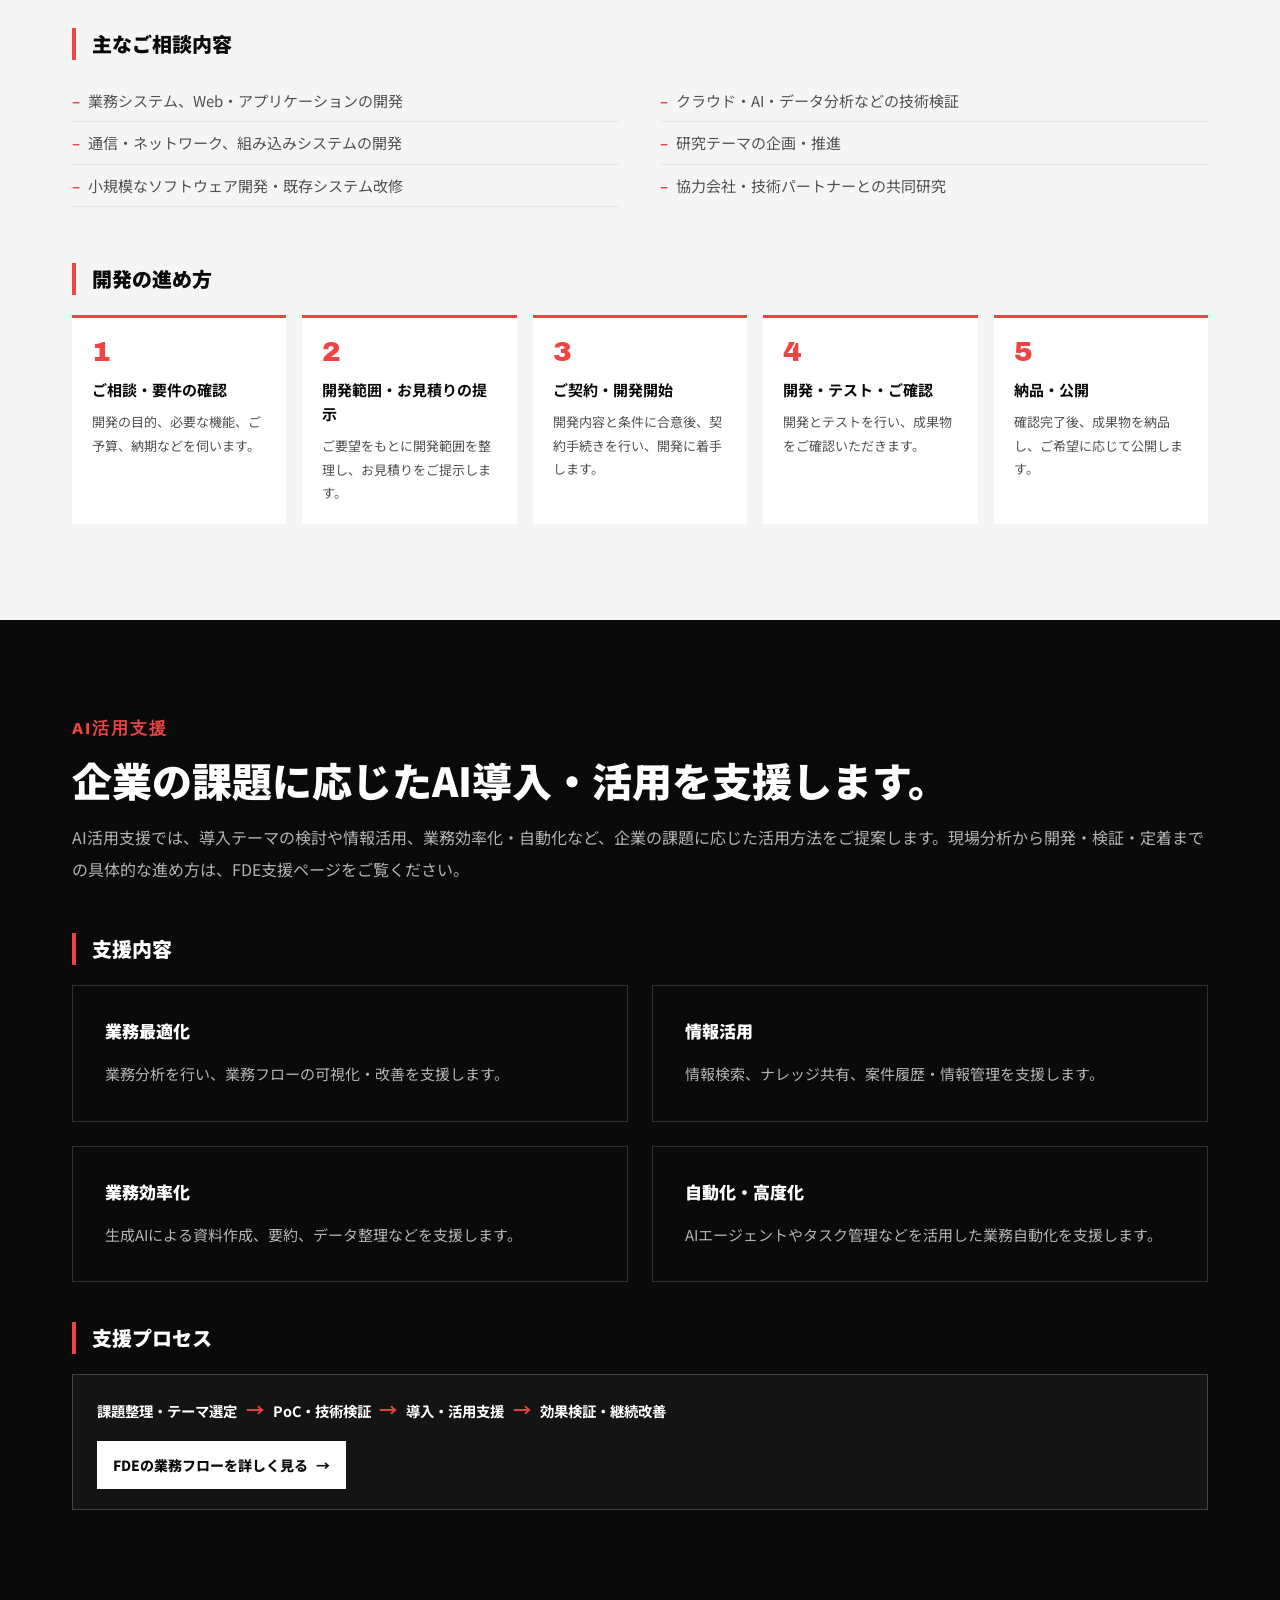
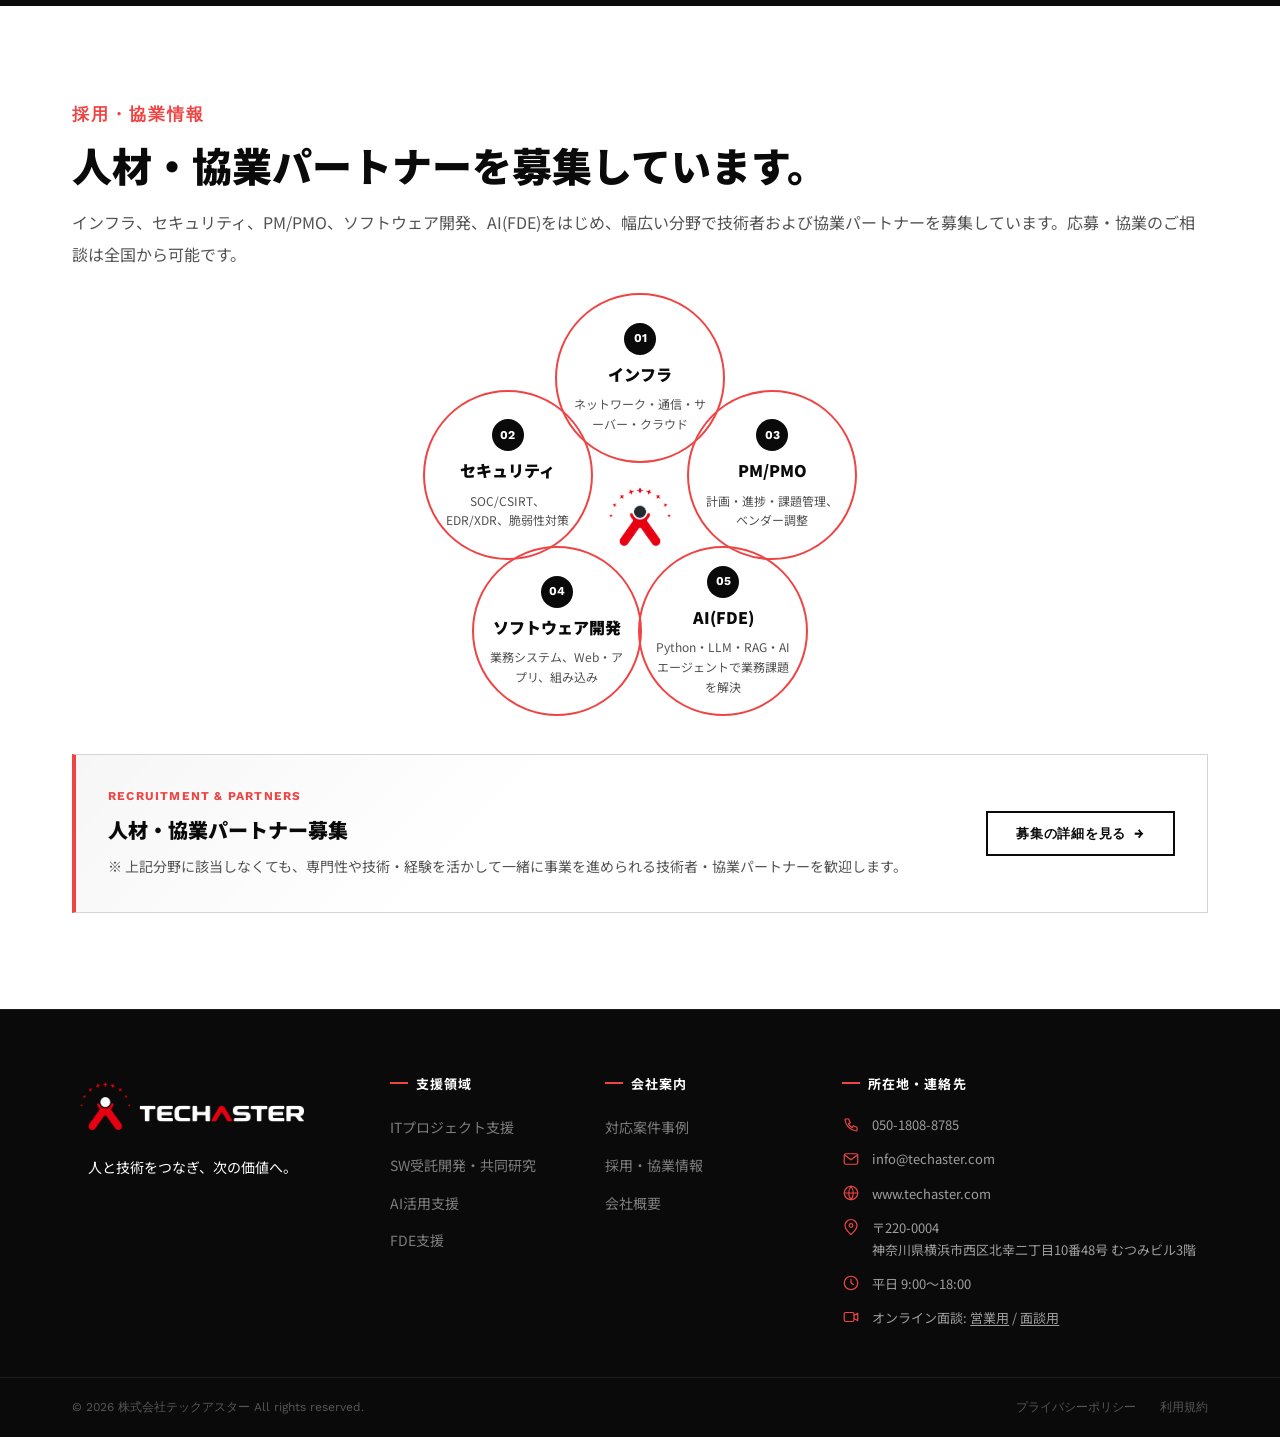
==== commit ace86104: "【HP】FDE内容を追加" ====
--- a/index.html
+++ b/index.html
@@ -53,9 +53,15 @@
                 <li><a href="#home">ホーム</a></li>
                 <li><a href="#ses">ITプロジェクト支援</a></li>
                 <li><a href="#web">SW受託開発・共同研究</a></li>
-                <li><a href="#ai">AI活用支援</a></li>
+                <li class="navbar__dropdown">
+                    <a class="navbar__dropdown-home" href="#ai">AI活用支援</a>
+                    <button class="navbar__dropdown-toggle" type="button" aria-label="FDE支援メニューを開く" aria-expanded="false" aria-controls="aiNavMenu"><span aria-hidden="true">⌄</span></button>
+                    <ul class="navbar__submenu" id="aiNavMenu" role="list">
+                        <li><a href="ai/index.html">FDE支援</a></li>
+                    </ul>
+                </li>
                 <li><a href="#recruit">採用・協業情報</a></li>
-                <li><a href="representative.html">代表・会社紹介</a></li>
+                <li><a href="representative.html">会社概要</a></li>
                 <li><a href="contact.html" class="nav-cta">お問い合わせ</a></li>
             </ul>
         </nav>
@@ -68,31 +74,26 @@
         <section id="home" class="hero-section" aria-labelledby="heroTitle">
             <div class="hero-sky" aria-hidden="true"></div>
             <div class="container hero-section__inner">
-
                 <div class="hero-section__content fade-in">
                     <span class="hero-section__overline">
                         <span class="hero-section__overline-star hero-sky__star--four-point" aria-hidden="true"></span>
-                        株式会社テックアスター
+                        <span class="hero-section__company">株式会社テックアスター</span>
                         <span class="hero-section__overline-star hero-sky__star--four-point" aria-hidden="true"></span>
                     </span>
                     <h1 class="hero-section__title" id="heroTitle">
-                        <span class="title-line title-line--accent">インフラからソフトウェア開発、AI活用支援まで</span>
+                        <span class="title-line">人と技術をつなぎ、</span>
+                        <span class="title-line title-line--accent">次の価値をつくる。</span>
                     </h1>
                     <p class="hero-section__subtitle">
-                        ITプロジェクト支援をメインに、お客様の課題やご要望に応じて、最適な技術・体制をご提案します。
+                        インフラ、ソフトウェア開発、AI活用。お客様の課題に合わせて、最適な技術と実行体制をご提案します。
                     </p>
-                    <div class="hero-section__cta">
-                        <a href="contact.html" class="btn btn--primary">お問い合わせ</a>
-                        <a href="#services" class="btn btn--outline-white">サービスを見る</a>
-                    </div>
                 </div>
 
                 <div class="hero-scope fade-in" style="--delay:0.2s">
-                    <p class="hero-scope__label">サービス</p>
                     <ul class="hero-scope__list">
-                        <li><a href="#ses"><span>01</span>ITプロジェクト支援</a></li>
-                        <li><a href="#web"><span>02</span>SW受託開発・共同研究</a></li>
-                        <li><a href="#ai"><span>03</span>AI活用支援</a></li>
+                        <li><a href="#ses"><span class="hero-scope__icon" aria-hidden="true"><svg viewBox="0 0 32 32"><rect x="5" y="5" width="22" height="8" rx="1"/><rect x="5" y="19" width="22" height="8" rx="1"/><path d="M9 9h.01M13 9h.01M9 23h.01M13 23h.01M19 9h4M19 23h4"/></svg></span><span class="hero-scope__copy"><strong>ITプロジェクト支援</strong><small>インフラ・開発・PM/PMO</small></span><span class="hero-scope__arrow" aria-hidden="true">↗</span></a></li>
+                        <li><a href="#web"><span class="hero-scope__icon" aria-hidden="true"><svg viewBox="0 0 32 32"><path d="m11 9-7 7 7 7M21 9l7 7-7 7M19 6l-6 20"/></svg></span><span class="hero-scope__copy"><strong>SW受託開発・共同研究</strong><small>要件整理から開発・検証まで</small></span><span class="hero-scope__arrow" aria-hidden="true">↗</span></a></li>
+                        <li><a href="#ai"><span class="hero-scope__icon" aria-hidden="true"><svg viewBox="0 0 32 32"><rect x="10" y="10" width="12" height="12" rx="2"/><path d="M16 3v5M16 24v5M3 16h5M24 16h5M7 7l2 2M23 23l2 2M25 7l-2 2M9 23l-2 2M13 16h6M16 13v6"/></svg></span><span class="hero-scope__copy"><strong>AI活用支援</strong><small>業務再設計・AI導入・現場定着</small></span><span class="hero-scope__arrow" aria-hidden="true">↗</span></a></li>
                     </ul>
                 </div>
 
@@ -140,7 +141,7 @@
                             <li>AIエージェントによる自動化</li>
                             <li>コンテンツ制作</li>
                         </ul>
-                        <a href="#ai" class="service-card__link">詳しくは <span aria-hidden="true">→</span></a>
+                        <a href="ai/index.html" class="service-card__link">FDE支援 <span aria-hidden="true">→</span></a>
                     </div>
 
                 </div>
@@ -337,7 +338,7 @@
                     <span class="section-overline">AI活用支援</span>
                     <h2 class="section-title" id="aiTitle">企業の課題に応じたAI導入・活用を支援します。</h2>
                     <p class="detail-lead">
-                        生成AIやAIエージェントなどの技術を活用し、業務プロセスの見直しから情報活用、業務効率化・自動化まで支援します。
+                        AI活用支援では、導入テーマの検討や情報活用、業務効率化・自動化など、企業の課題に応じた活用方法をご提案します。現場分析から開発・検証・定着までの具体的な進め方は、<a href="ai/index.html">FDE支援ページ</a>をご覧ください。
                     </p>
                 </div>
                 <h3 class="detail-subtitle fade-in">支援内容</h3>
@@ -361,15 +362,15 @@
                 </div>
                 <div class="detail-consult fade-in">
                     <h3 class="detail-subtitle">支援プロセス</h3>
-                    <p class="detail-text">課題整理・テーマ選定 → PoC・技術検証 → 導入・活用支援 → 効果検証・継続改善</p>
-                </div>
-                <div class="ai-contact-cta fade-in">
-                    <div>
-                        <span class="ai-contact-cta__eyebrow">AI SUPPORT</span>
-                        <h3>AI活用について、まずはご相談ください。</h3>
-                        <p>業務課題やご希望を伺い、検討段階からご一緒します。</p>
-                    </div>
-                    <a href="contact.html" class="btn btn--outline-white">お問い合わせ <span aria-hidden="true">→</span></a>
+                    <div class="ai-process-row">
+                        <div class="ai-process-steps" aria-label="課題整理・テーマ選定、PoC・技術検証、導入・活用支援、効果検証・継続改善">
+                            <span>課題整理・テーマ選定</span><span aria-hidden="true">→</span>
+                            <span>PoC・技術検証</span><span aria-hidden="true">→</span>
+                            <span>導入・活用支援</span><span aria-hidden="true">→</span>
+                            <span>効果検証・継続改善</span>
+                        </div>
+                        <a href="ai/index.html">FDEの業務フローを詳しく見る <span aria-hidden="true">→</span></a>
+                    </div>
                 </div>
             </div>
         </section>
@@ -447,6 +448,7 @@
                         <li><a href="#ses">ITプロジェクト支援</a></li>
                         <li><a href="#web">SW受託開発・共同研究</a></li>
                         <li><a href="#ai">AI活用支援</a></li>
+                        <li><a href="ai/index.html">FDE支援</a></li>
                     </ul>
                 </div>
 
@@ -455,7 +457,7 @@
                     <ul class="footer__nav-list">
                         <li><a href="#works">対応案件事例</a></li>
                         <li><a href="#recruit">採用・協業情報</a></li>
-                        <li><a href="representative.html">代表・会社紹介</a></li>
+                        <li><a href="representative.html">会社概要</a></li>
                     </ul>
                 </div>
 
@@ -504,4 +506,4 @@
     <script src="script.js"></script>
 </body>
 
-</html>+</html>
--- a/style.css
+++ b/style.css
@@ -362,6 +362,9 @@
     transition: color var(--dur-fast);
 }
 
+.navbar__menu > li > a,
+.navbar__dropdown-toggle { white-space: nowrap; }
+
 .navbar__menu a:hover,
 .navbar__menu a.active {
     color: var(--color-white);
@@ -375,6 +378,83 @@
 .header--scrolled .navbar__menu a.active {
     color: var(--color-black);
 }
+
+.navbar__dropdown { position: relative; display: flex; align-items: center; }
+.navbar__dropdown-home {
+    display: block;
+    padding: var(--sp-2) 0 var(--sp-2) var(--sp-3) !important;
+    line-height: 1.6;
+    white-space: nowrap;
+}
+.navbar__dropdown-toggle {
+    display: inline-flex;
+    align-items: center;
+    gap: .35rem;
+    padding: var(--sp-2) .4rem;
+    color: rgba(255, 255, 255, 0.65);
+    font-family: var(--font-ui);
+    font-size: 13px;
+    font-weight: 500;
+    line-height: 1.6;
+    white-space: nowrap;
+}
+.navbar__dropdown-toggle:hover,
+.navbar__dropdown-toggle:focus-visible { color: var(--color-white); }
+.header--scrolled .navbar__dropdown-toggle { color: var(--color-text-secondary); }
+.header--scrolled .navbar__dropdown-toggle:hover,
+.header--scrolled .navbar__dropdown-toggle:focus-visible { color: var(--color-black); }
+.navbar__submenu {
+    display: none;
+    position: absolute;
+    z-index: 110;
+    top: 100%;
+    left: 0;
+    width: max-content;
+    min-width: 0;
+    padding: .1rem 0;
+    background: #fff;
+    border: 1px solid var(--color-border-subtle);
+    box-shadow: 0 8px 24px rgba(0, 0, 0, .14);
+}
+.navbar__dropdown:hover .navbar__submenu,
+.navbar__dropdown:focus-within .navbar__submenu,
+.navbar__dropdown.is-open .navbar__submenu { display: block; }
+.navbar__submenu li { width: 100%; }
+.navbar__submenu a,
+.header--scrolled .navbar__submenu a {
+    display: block;
+    padding: .2rem .75rem;
+    color: var(--color-text-secondary);
+    white-space: nowrap;
+}
+.navbar__submenu a:hover,
+.header--scrolled .navbar__submenu a:hover { color: var(--color-black); background: #f5f5f5; }
+
+.ai-process-row {
+    display: grid;
+    grid-template-columns: minmax(0, 1fr) auto;
+    align-items: center;
+    gap: 1.5rem;
+    padding: 1.25rem 1.5rem;
+    border: 1px solid rgba(255, 255, 255, .2);
+    background: rgba(255, 255, 255, .04);
+}
+.ai-process-steps { display: flex; align-items: center; flex-wrap: wrap; gap: .55rem; color: #fff; font-size: .9rem; font-weight: 700; }
+.ai-process-steps span[aria-hidden="true"] { color: var(--color-strike); font-size: 1.15rem; }
+.ai-process-row > a {
+    display: inline-flex;
+    align-items: center;
+    justify-content: center;
+    gap: .5rem;
+    padding: .8rem 1rem;
+    background: var(--color-white);
+    color: var(--color-black);
+    font-size: .875rem;
+    font-weight: 800;
+    white-space: nowrap;
+    transition: background var(--dur-fast), color var(--dur-fast);
+}
+.ai-process-row > a:hover { background: var(--color-strike); color: var(--color-white); }
 
 .nav-cta {
     font-family: var(--font-ui) !important;
@@ -488,19 +568,30 @@
     pointer-events: none;
 }
 
+.hero-sky__connections {
+    position: absolute;
+    inset: 0;
+    width: 100%;
+    height: 100%;
+    overflow: visible;
+}
+
 .hero-sky__star {
     position: absolute;
     top: var(--star-y);
     left: var(--star-x);
-    width: var(--star-size);
-    height: var(--star-size);
+    width: var(--star-size-x);
+    height: var(--star-size-y);
     border-radius: 0;
     background: var(--star-color, #fff);
-    box-shadow: 0 0 var(--star-glow) var(--star-glow-color, rgba(255, 255, 255, 0.5));
+    box-shadow: 0 0 4px var(--star-glow-color, rgba(255, 255, 255, 0.5));
     clip-path: var(--star-shape, polygon(50% 0, 62% 38%, 100% 50%, 62% 62%, 50% 100%, 38% 62%, 0 50%, 38% 38%));
     opacity: 0;
-    animation: hero-star-twinkle var(--twinkle-duration) ease-in-out var(--twinkle-delay) infinite;
-}
+    transform: translate(-50%, -50%);
+    will-change: opacity;
+}
+
+.hero-sky__connection { pointer-events: none; }
 
 .hero-sky__star--four-point {
     border-radius: 0;
@@ -510,6 +601,7 @@
 }
 
 @keyframes hero-star-twinkle {
+
     0%,
     100% {
         opacity: 0;
@@ -558,6 +650,7 @@
 }
 
 @keyframes hero-intro-star {
+
     0%,
     88% {
         opacity: 0.95;
@@ -1440,6 +1533,7 @@
 
 
 }
+
 /* =====================================================
    追加：詳細セクション・会社概要・ヒーロー右カラム
    ===================================================== */
@@ -1679,8 +1773,8 @@
     padding-bottom: 0;
 }
 
-.detail-steps li > div,
-.detail-steps li > span {
+.detail-steps li>div,
+.detail-steps li>span {
     min-width: 0;
     padding-top: 0.2rem;
 }
@@ -1751,7 +1845,7 @@
     max-width: none;
 }
 
-.company-list > div {
+.company-list>div {
     display: grid;
     grid-template-columns: 180px 1fr;
     gap: var(--sp-6);
@@ -1866,8 +1960,8 @@
     line-break: auto;
 }
 
-.representative-greeting__copy p + p,
-.representative-origin__copy p + p {
+.representative-greeting__copy p+p,
+.representative-origin__copy p+p {
     margin-top: 0;
 }
 
@@ -1897,7 +1991,7 @@
 }
 
 .representative-origin__copy,
-.representative-origin__copy p + p {
+.representative-origin__copy p+p {
     color: rgba(255, 255, 255, 0.72);
 }
 
@@ -1913,6 +2007,7 @@
 }
 
 @media (max-width: 900px) {
+
     .detail-grid--3,
     .detail-grid--2,
     .detail-two {
@@ -1927,7 +2022,7 @@
         padding: var(--sp-16) 0;
     }
 
-    .company-list > div {
+    .company-list>div {
         grid-template-columns: 1fr;
         gap: var(--sp-2);
     }
@@ -1964,21 +2059,48 @@
 
 /* ヒーロー調整（新構成用） */
 .hero-section__inner {
-    grid-template-columns: 1.25fr 0.75fr;
+    grid-template-columns: minmax(0, 1fr);
+    gap: clamp(2.25rem, 5vh, 4rem);
+    align-content: center;
 }
 
 .hero-section__title {
-    font-size: clamp(1.125rem, 2.4vw, 1.875rem);
-    white-space: nowrap;
+    max-width: 1120px;
+    margin-bottom: var(--sp-6);
+    font-size: clamp(1.8rem, 5.25vw, 4.05rem);
+    line-height: 1.12;
+    white-space: normal;
+    letter-spacing: -.055em;
 }
 
 .hero-section__title .title-line {
-    display: inline;
-}
+    display: block;
+}
+
+.hero-section__overline { display: flex; max-width: 1120px; align-items: center; justify-content: flex-end; gap: .65rem; margin: 0 0 var(--sp-5) auto; text-align: right; font-size: clamp(1.35rem, 2.1vw, 1.65rem); }
+.hero-section__overline-star { flex: 0 0 auto; margin: 0; }
+.hero-section__subtitle { max-width: 820px; margin-bottom: 0; font-size: clamp(1rem, 1.5vw, 1.2rem); color: rgba(250, 250, 250, .78); }
+.hero-scope {
+    padding: 0;
+    border-top: 1px solid rgba(255, 255, 255, .28);
+}
+.hero-scope__list { display: grid; grid-template-columns: repeat(3, minmax(0, 1fr)); }
+.hero-scope__list li + li { border-left: 1px solid rgba(255, 255, 255, .16); }
+.hero-scope__list li a { display: grid; min-height: 120px; grid-template-columns: 2.7rem minmax(0, 1fr) 1rem; align-items: center; gap: 1rem; padding: 1.35rem 1.4rem 1.35rem 0; border: 0; font-size: 1rem; }
+.hero-scope__list li + li a { padding-left: 1.4rem; }
+.hero-scope__list li a:hover { background: linear-gradient(90deg, rgba(255, 255, 255, .04), transparent); }
+.hero-scope__list li a .hero-scope__icon { display: grid; width: 2.7rem; height: 2.7rem; place-items: center; border: 1px solid var(--color-strike); background: var(--color-strike); color: #fff; transition: border-color var(--dur-fast), background var(--dur-fast), color var(--dur-fast); }
+.hero-scope__icon svg { width: 1.55rem; height: 1.55rem; fill: none; stroke: currentColor; stroke-width: 1.6; stroke-linecap: round; stroke-linejoin: round; }
+.hero-scope__list li a:hover .hero-scope__icon { border-color: #fff; background: #fff; color: var(--color-strike); }
+.hero-scope__list li a .hero-scope__copy { display: grid; gap: .35rem; font-family: var(--font-jp); }
+.hero-scope__copy strong { color: #fff; font-family: var(--font-jp); font-size: clamp(1rem, 1.4vw, 1.2rem); }
+.hero-scope__copy small { color: rgba(255, 255, 255, .62); font-family: var(--font-jp); font-size: .82rem; font-weight: 400; }
+.hero-scope__list li a .hero-scope__arrow { color: rgba(255, 255, 255, .5); font-family: var(--font-en); transition: color var(--dur-fast), transform var(--dur-fast); }
+.hero-scope__list li a:hover .hero-scope__arrow { color: var(--color-strike); transform: translate(2px, -2px); }
 
 @media (max-width: 900px) {
     .hero-section__title {
-        font-size: clamp(1.5rem, 5vw, 2.4rem);
+        font-size: clamp(1.5rem, 5.25vw, 2.325rem);
         white-space: normal;
     }
 
@@ -1987,9 +2109,22 @@
     }
 }
 
-.hero-section__subtitle {
-    max-width: none;
-}
+@media (max-width: 640px) {
+    .hero-section__inner { gap: 2rem; }
+    .hero-section__title { font-size: clamp(1.65rem, 7.5vw, 2.55rem); }
+    .hero-scope__list { grid-template-columns: 1fr; }
+    .hero-scope__list li + li { border-left: 0; border-top: 1px solid rgba(255, 255, 255, .16); }
+    .hero-scope__list li a,
+    .hero-scope__list li + li a { min-height: 84px; grid-template-columns: 2.5rem minmax(0, 1fr) 1rem; gap: .75rem; padding: .85rem .25rem; }
+    .hero-scope__list li + li a { padding-left: .25rem; }
+    .hero-scope__list li a .hero-scope__icon { width: 2.5rem; height: 2.5rem; }
+    .hero-scope__copy strong { font-size: 1rem; }
+    .hero-scope__copy small { font-size: .75rem; }
+}
+
+.hero-section__subtitle { max-width: none; }
+
+@media (min-width: 901px) { .hero-section__subtitle { white-space: nowrap; } }
 
 @media (max-width: 900px) {
     .hero-section__inner {
@@ -2050,7 +2185,7 @@
 
 
 
-#applyConfirm .company-list > div {
+#applyConfirm .company-list>div {
     grid-template-columns: 160px 1fr;
 }
 
@@ -2074,6 +2209,7 @@
 
 /* 動きを減らす設定のユーザーにはアニメーションを使わない */
 @media (prefers-reduced-motion: reduce) {
+
     *,
     *::before,
     *::after {
@@ -2087,9 +2223,7 @@
         transform: none !important;
     }
 
-    .hero-sky__star {
-        opacity: 0.4;
-    }
+    .hero-sky__star { opacity: 0.8; }
 
 }
 
@@ -2106,7 +2240,7 @@
     font-size: 0.875rem;
 }
 
-.detail-grid + .detail-two {
+.detail-grid+.detail-two {
     margin-top: var(--sp-12, 3rem);
 }
 
@@ -2333,7 +2467,7 @@
     counter-increment: recruitment-section;
 }
 
-.recruitment-page__section > .detail-subtitle {
+.recruitment-page__section>.detail-subtitle {
     display: flex;
     align-items: center;
     gap: var(--sp-3);
@@ -2343,7 +2477,7 @@
     border-bottom: 1px solid var(--color-border-medium);
 }
 
-.recruitment-page:not(.recruitment-page--apply) .recruitment-page__section > .detail-subtitle::before {
+.recruitment-page:not(.recruitment-page--apply) .recruitment-page__section>.detail-subtitle::before {
     content: counter(recruitment-section, decimal-leading-zero);
     display: inline-grid;
     width: 2.25rem;
@@ -2365,13 +2499,13 @@
     background: linear-gradient(135deg, #f7f7f7, #fff 42%);
 }
 
-.recruitment-page--apply .recruitment-page__section > .detail-subtitle {
+.recruitment-page--apply .recruitment-page__section>.detail-subtitle {
     margin-bottom: var(--sp-5);
     padding: 0;
     border: 0;
 }
 
-.recruitment-page--apply .recruitment-page__section > .detail-subtitle::before {
+.recruitment-page--apply .recruitment-page__section>.detail-subtitle::before {
     content: counter(application-section, decimal-leading-zero);
     display: inline-block;
     color: var(--color-strike);
@@ -2397,6 +2531,8 @@
 
 .recruitment-condition {
     position: relative;
+    display: flex;
+    flex-direction: column;
     border: 0;
     border-bottom: 1px solid var(--color-border-medium);
     border-left: 3px solid var(--color-strike);
@@ -2429,8 +2565,9 @@
     gap: var(--sp-3);
     margin: calc(var(--sp-6) * -1) calc(var(--sp-6) * -1) var(--sp-5);
     padding: var(--sp-4) var(--sp-6);
-    background: var(--color-black);
-    color: var(--color-white);
+    border-bottom: 1px solid rgba(255, 95, 95, 0.24);
+    background: linear-gradient(90deg, rgba(255, 95, 95, 0.10), rgba(255, 95, 95, 0.025));
+    color: var(--color-black);
 }
 
 .recruitment-field h3::before {
@@ -2450,8 +2587,9 @@
 }
 
 .recruitment-experience-label--required {
-    background: var(--color-strike);
-    color: var(--color-white);
+    border: 1px solid rgba(255, 95, 95, 0.32);
+    background: rgba(255, 95, 95, 0.10);
+    color: var(--color-black);
 }
 
 .recruitment-experience-label--preferred {
@@ -2459,7 +2597,7 @@
     background: #f5f5f5;
 }
 
-.recruitment-field p > span {
+.recruitment-field p>span {
     display: block;
 }
 
@@ -2473,8 +2611,8 @@
     color: var(--color-text-secondary);
 }
 
-.recruitment-condition p + p,
-.recruitment-field p + p {
+.recruitment-condition p+p,
+.recruitment-field p+p {
     margin-top: var(--sp-3);
 }
 
@@ -2482,9 +2620,31 @@
     margin-top: var(--sp-5);
 }
 
+.recruitment-condition .btn {
+    margin-top: var(--sp-5);
+}
+
+.recruitment-condition>.btn {
+    align-self: flex-end;
+    margin-top: auto;
+}
+
+.recruitment-condition__actions {
+    display: flex;
+    flex-direction: column;
+    align-items: flex-end;
+    margin-top: auto;
+}
+
+.recruitment-condition__actions .btn {
+    align-self: flex-end;
+    margin-top: var(--sp-2);
+}
+
 .recruitment-condition__hint {
-    margin-top: var(--sp-2);
+    margin: 0 0 var(--sp-2);
     font-size: 0.8125rem !important;
+    text-align: right;
 }
 
 .recruitment-condition strong,
@@ -2570,6 +2730,8 @@
     font-size: 0.8125rem;
     color: var(--color-text-secondary);
 }
+
+.contact-page .contact-form .form-hint--left { align-self: flex-start; width: 100%; text-align: left !important; }
 
 .form-hint a {
     text-decoration: underline;
@@ -2719,6 +2881,7 @@
 }
 
 @media (max-width: 900px) {
+
     .step-cards,
     .step-flow {
         grid-template-columns: 1fr;
@@ -2736,6 +2899,7 @@
     color: #111;
     padding: var(--sp-4) var(--sp-5);
 }
+
 .detail-example__label {
     font-family: var(--font-jp);
     font-size: 0.8125rem;
@@ -2743,10 +2907,12 @@
     color: #111;
     margin-bottom: var(--sp-1);
 }
+
 .detail-example .detail-list li {
     color: #111;
     border-bottom: 1px dashed #ccc;
 }
+
 .detail-example .detail-list li:last-child {
     border-bottom: 1px dashed #ccc;
 }
@@ -2756,22 +2922,27 @@
     padding: var(--sp-5);
     border: 1px solid #111;
 }
+
 .step-flow li:nth-child(odd) {
     background: #111;
     color: #fff;
 }
+
 .step-flow li:nth-child(odd) strong,
 .step-flow li:nth-child(odd) p {
     color: #fff;
 }
+
 .step-flow li:nth-child(even) {
     background: #fff;
     color: #111;
 }
+
 .step-flow li:nth-child(even) strong,
 .step-flow li:nth-child(even) p {
     color: #111;
 }
+
 .step-flow li strong::before {
     content: "▶";
     font-size: 1.25em;
@@ -2783,14 +2954,18 @@
 @media (min-width: 901px) {
     .navbar__menu {
         gap: 0;
-        transform: translateY(7px); /* ロゴ画像内の文字(TECHASTER)の中心線に合わせる */
-    }
+        transform: translateY(7px);
+        /* ロゴ画像内の文字(TECHASTER)の中心線に合わせる */
+    }
+
     .navbar__menu a {
         padding: var(--sp-2) 0.7rem;
     }
+
     .navbar__menu li:nth-child(-n+5) {
         position: relative;
     }
+
     .navbar__menu li:nth-child(-n+5)::after {
         content: "";
         position: absolute;
@@ -2801,12 +2976,17 @@
         transform: translateY(-50%);
         background: rgba(230, 0, 18, 0.35);
     }
+
     .navbar__menu li:nth-child(6) {
         margin-right: var(--sp-3);
     }
 }
 
-@media (max-width: 1200px) {
+@media (min-width: 1301px) {
+    .navbar__dropdown { top: 3px; }
+}
+
+@media (max-width: 1300px) {
     .navbar {
         position: relative;
     }
@@ -2859,4 +3039,14 @@
     .navbar--open .navbar__menu {
         display: flex;
     }
-}
+
+    .navbar__dropdown { width: 100%; justify-content: center; flex-wrap: wrap; }
+    .navbar__dropdown-home { padding: var(--sp-3) .4rem var(--sp-3) var(--sp-4) !important; }
+    .navbar__dropdown-toggle { display: flex; justify-content: center; width: auto; padding: var(--sp-3) .5rem; color: inherit; }
+    .header--scrolled .navbar__dropdown-toggle { color: var(--color-text-secondary); }
+    .navbar__submenu { position: static; flex-basis: 100%; min-width: 0; padding: 0; border: 0; box-shadow: none; background: rgba(128, 128, 128, .08); }
+    .navbar__submenu a,
+    .header--scrolled .navbar__submenu a { text-align: center; white-space: normal; }
+    .ai-process-row { grid-template-columns: 1fr; gap: 1rem; }
+    .ai-process-row > a { justify-self: start; white-space: normal; }
+}
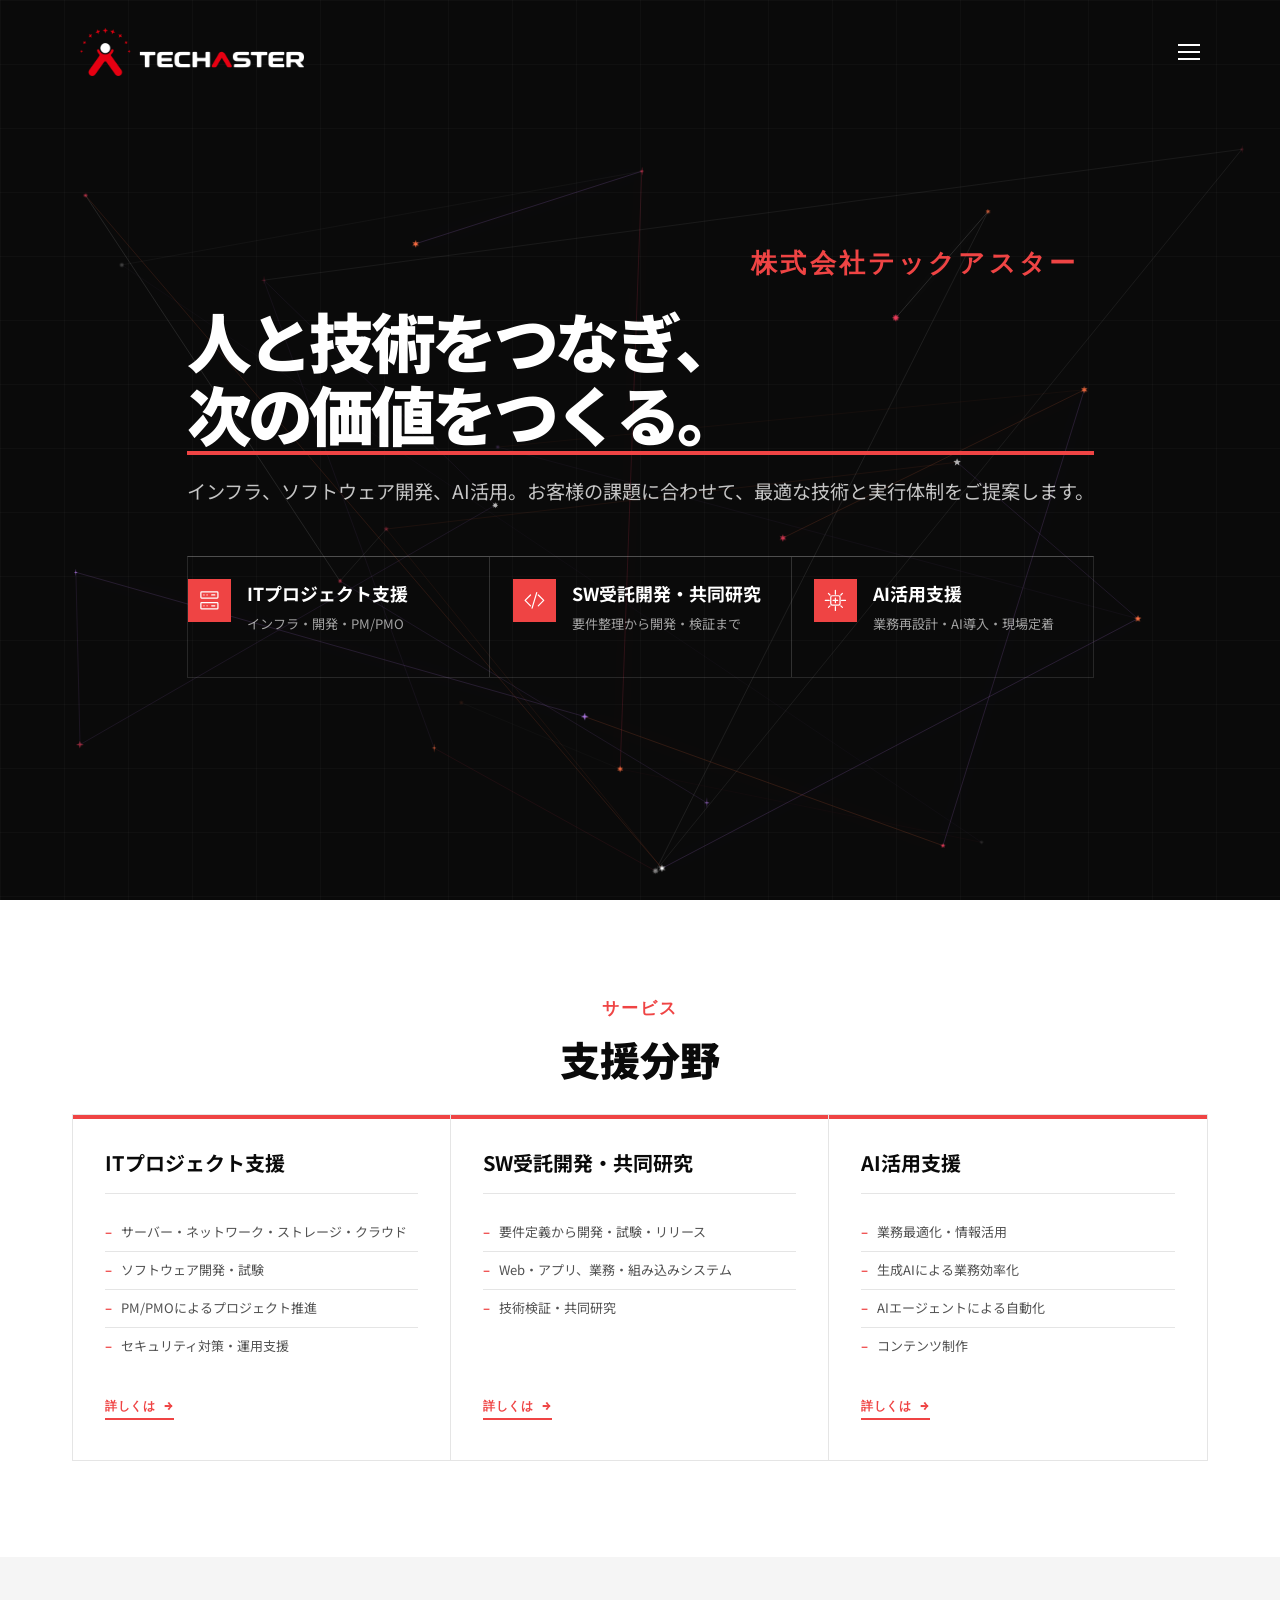
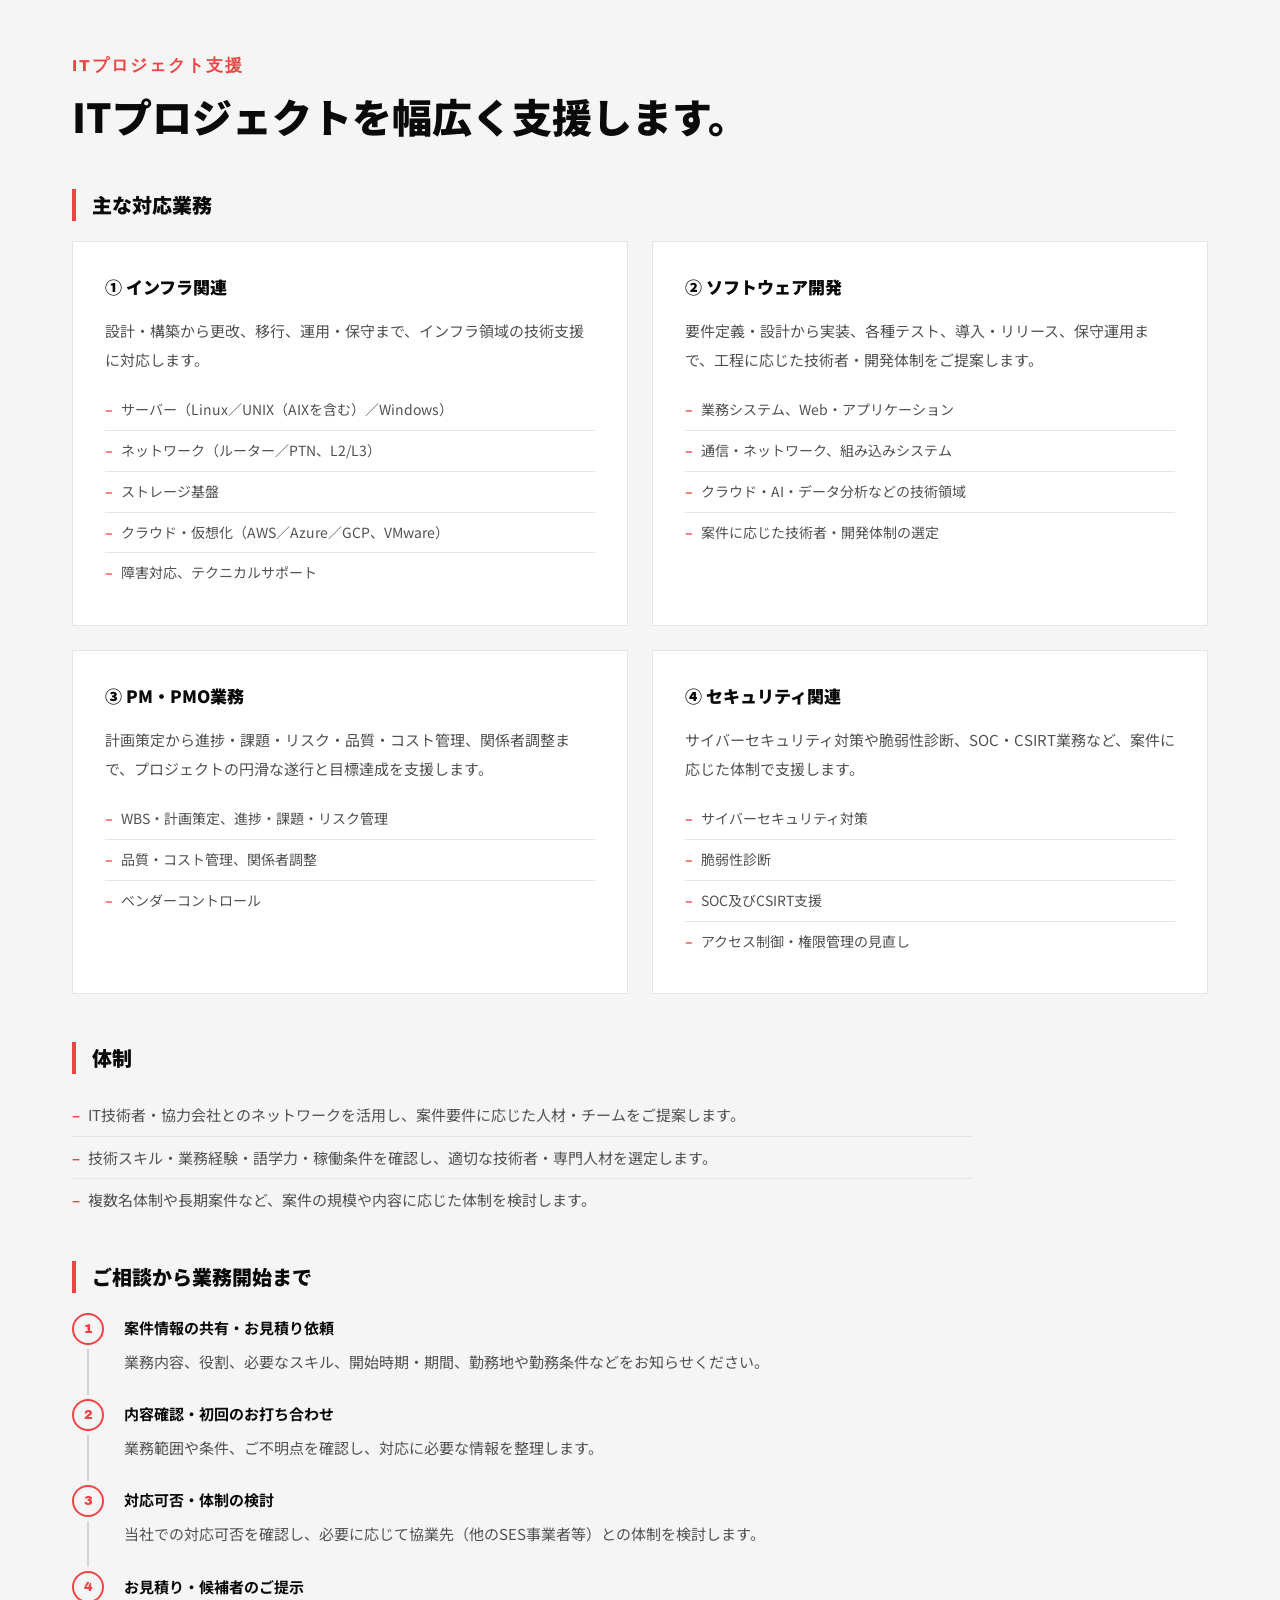
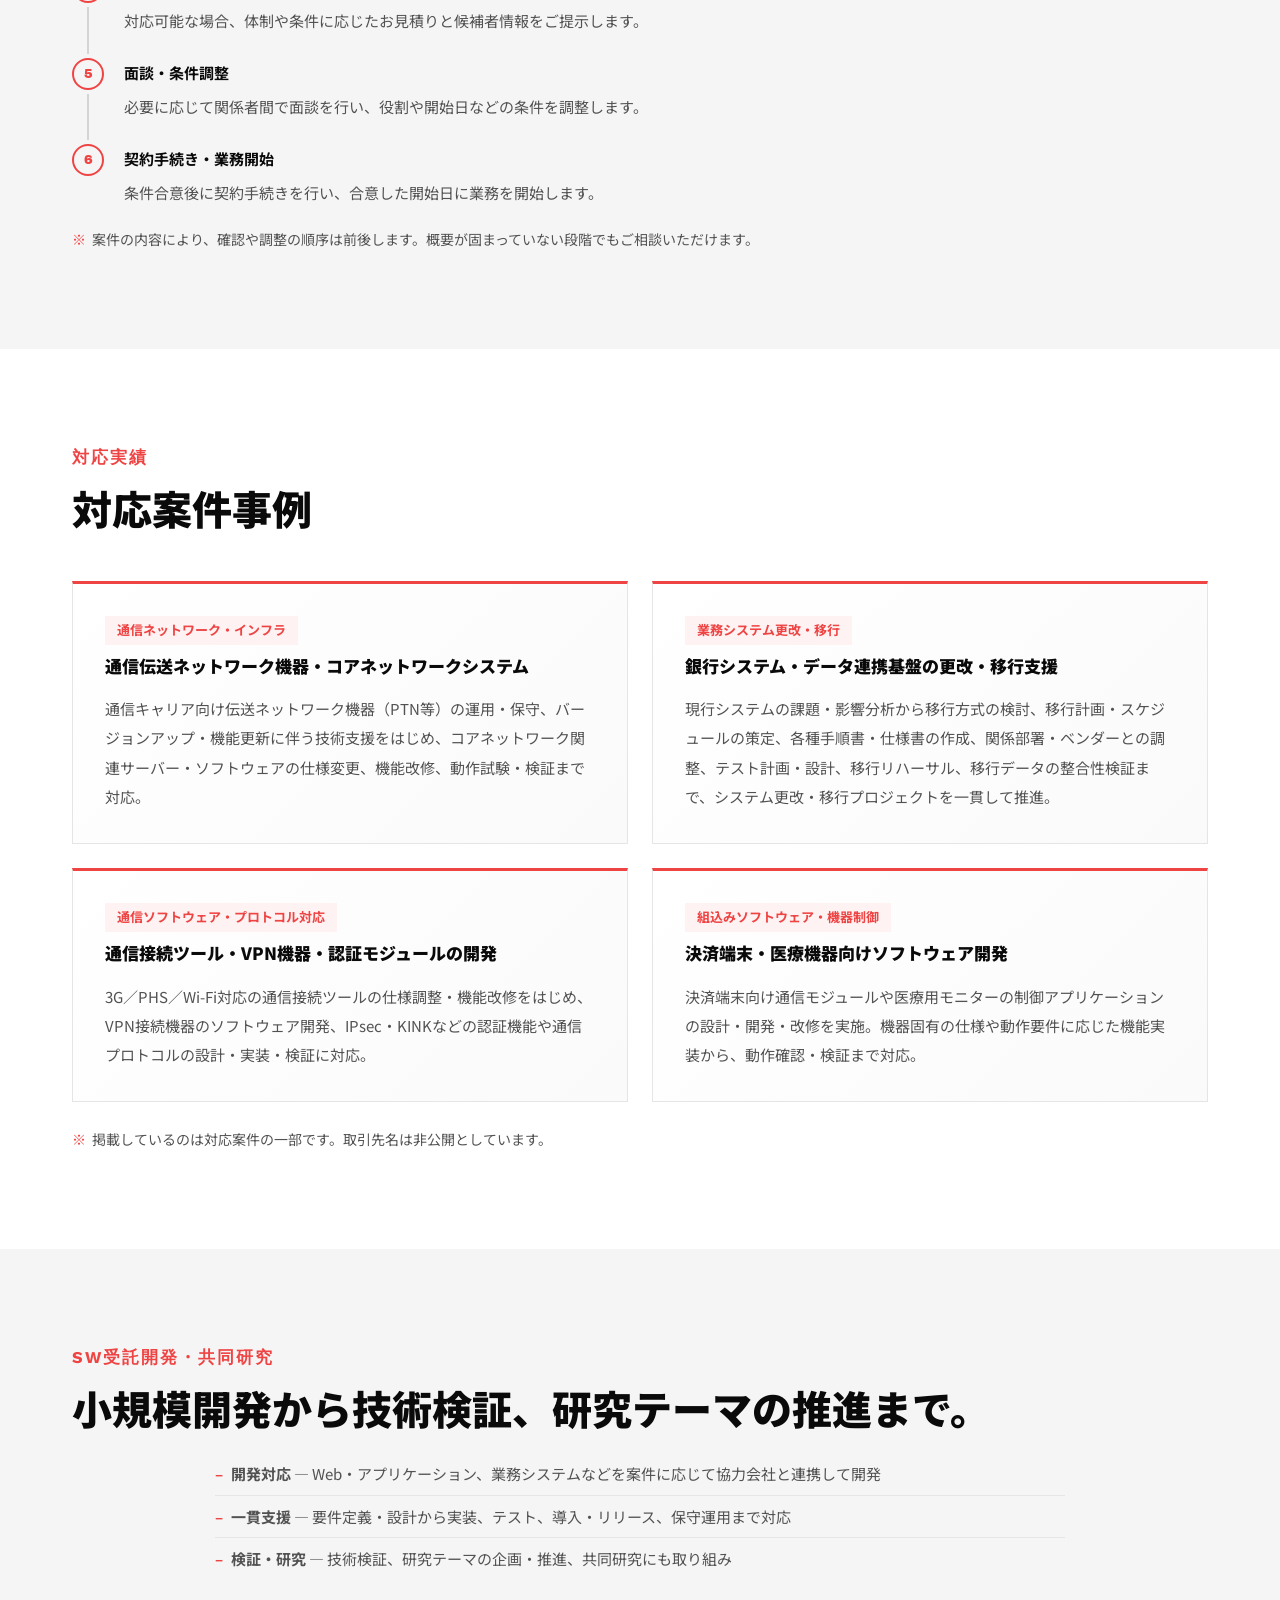
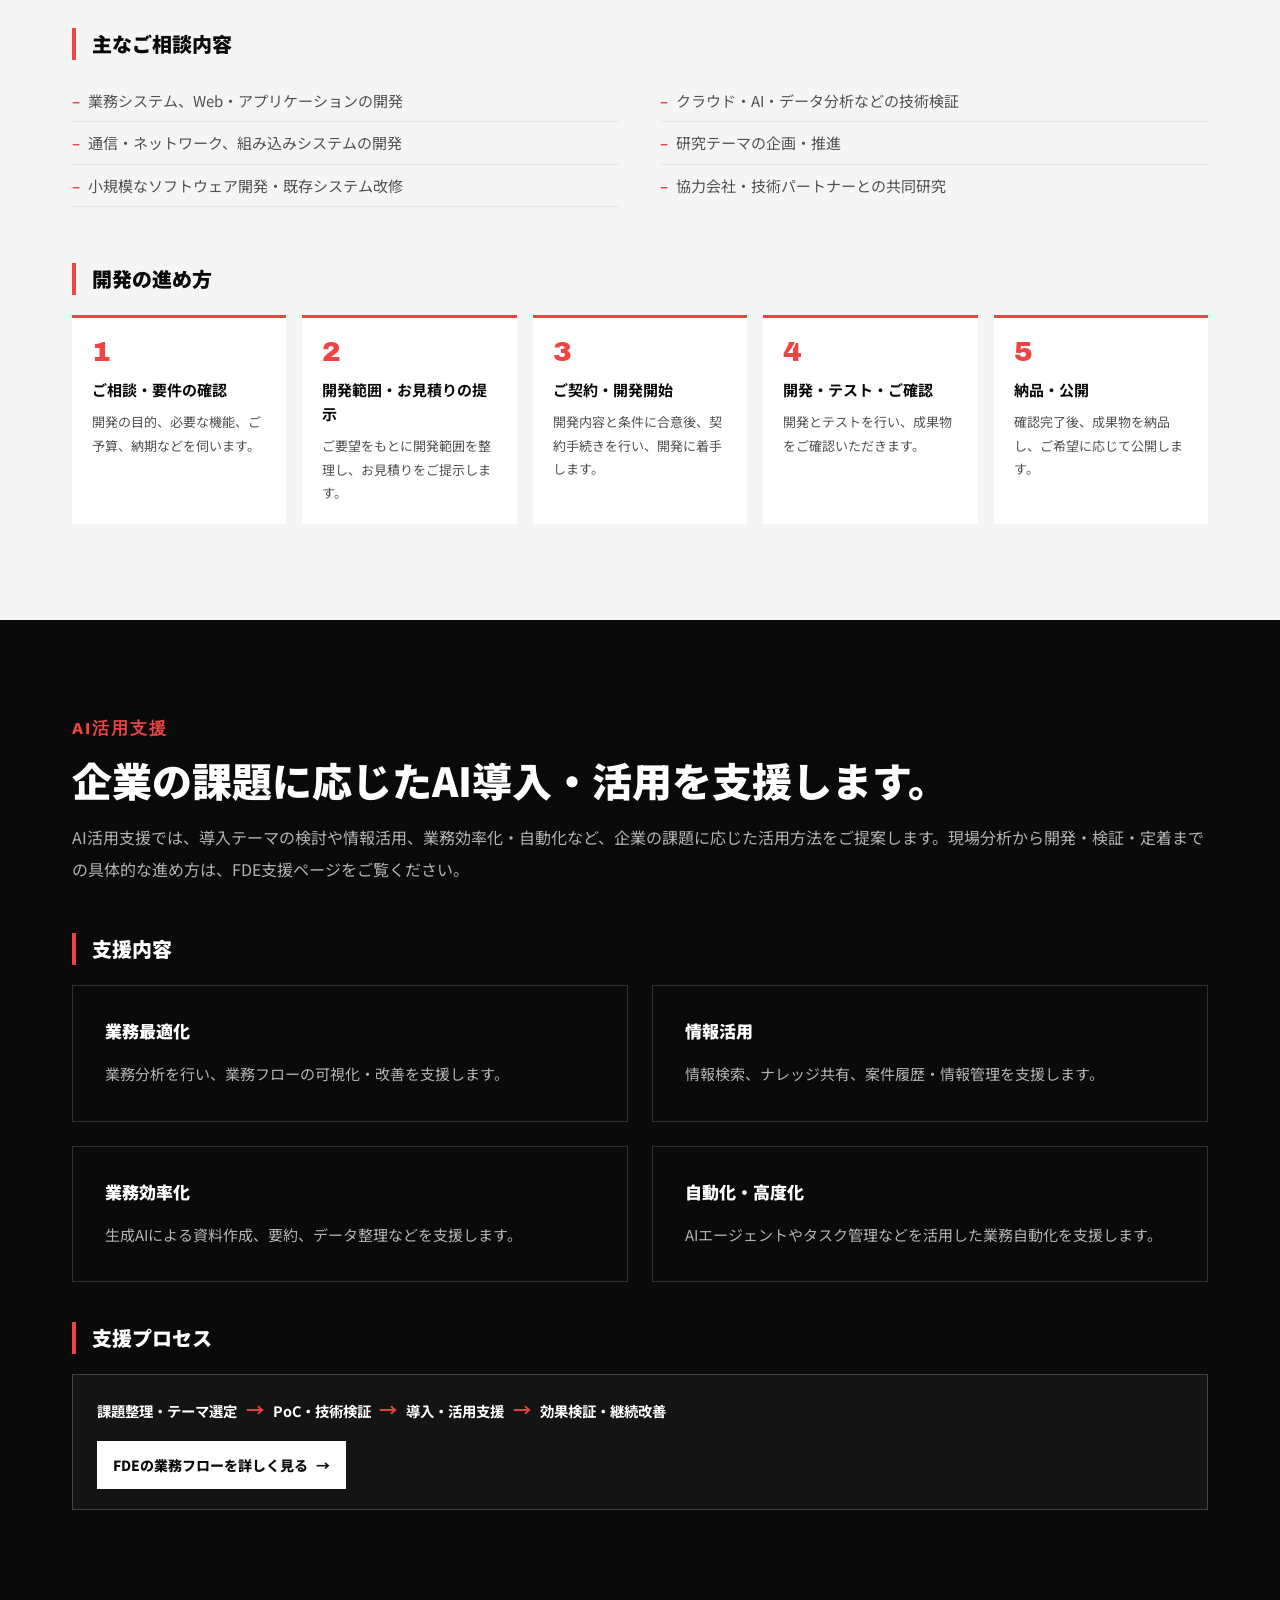
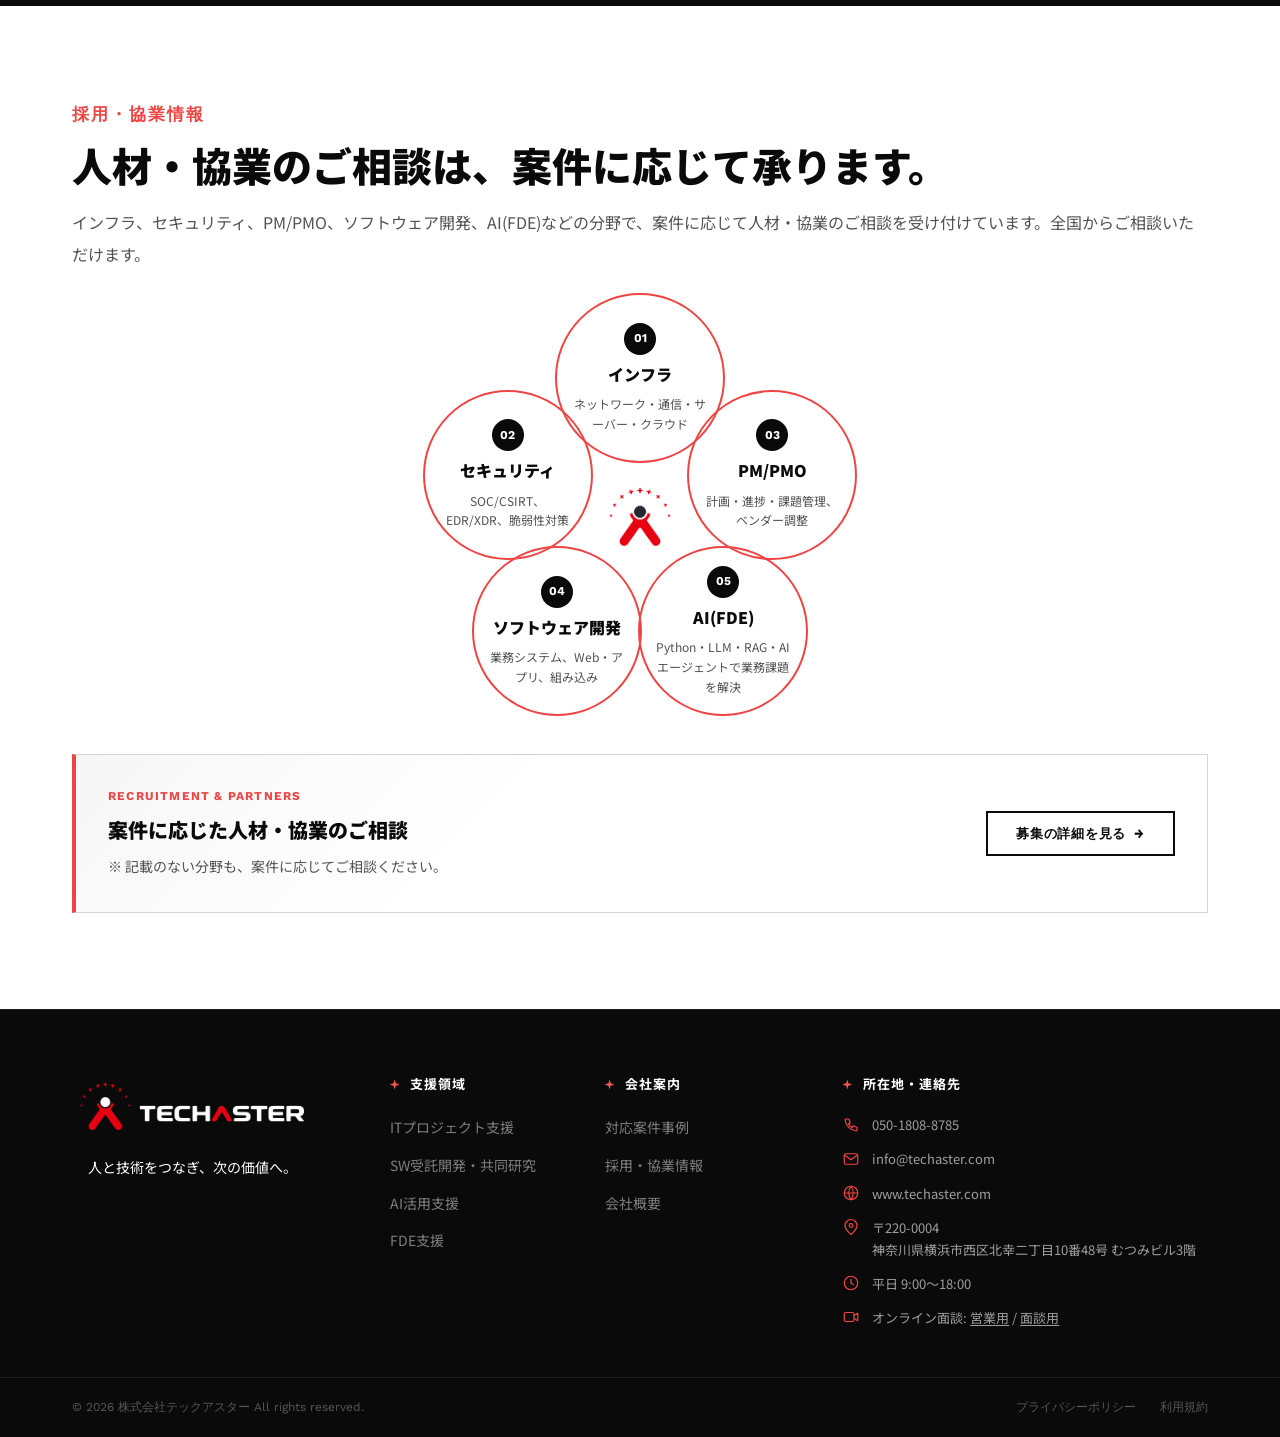
==== commit 47fe4f67: "【HP】細かい調整" ====
--- a/index.html
+++ b/index.html
@@ -91,9 +91,9 @@
 
                 <div class="hero-scope fade-in" style="--delay:0.2s">
                     <ul class="hero-scope__list">
-                        <li><a href="#ses"><span class="hero-scope__icon" aria-hidden="true"><svg viewBox="0 0 32 32"><rect x="5" y="5" width="22" height="8" rx="1"/><rect x="5" y="19" width="22" height="8" rx="1"/><path d="M9 9h.01M13 9h.01M9 23h.01M13 23h.01M19 9h4M19 23h4"/></svg></span><span class="hero-scope__copy"><strong>ITプロジェクト支援</strong><small>インフラ・開発・PM/PMO</small></span><span class="hero-scope__arrow" aria-hidden="true">↗</span></a></li>
-                        <li><a href="#web"><span class="hero-scope__icon" aria-hidden="true"><svg viewBox="0 0 32 32"><path d="m11 9-7 7 7 7M21 9l7 7-7 7M19 6l-6 20"/></svg></span><span class="hero-scope__copy"><strong>SW受託開発・共同研究</strong><small>要件整理から開発・検証まで</small></span><span class="hero-scope__arrow" aria-hidden="true">↗</span></a></li>
-                        <li><a href="#ai"><span class="hero-scope__icon" aria-hidden="true"><svg viewBox="0 0 32 32"><rect x="10" y="10" width="12" height="12" rx="2"/><path d="M16 3v5M16 24v5M3 16h5M24 16h5M7 7l2 2M23 23l2 2M25 7l-2 2M9 23l-2 2M13 16h6M16 13v6"/></svg></span><span class="hero-scope__copy"><strong>AI活用支援</strong><small>業務再設計・AI導入・現場定着</small></span><span class="hero-scope__arrow" aria-hidden="true">↗</span></a></li>
+                        <li><a href="#ses"><span class="hero-scope__icon" aria-hidden="true"><svg viewBox="0 0 32 32"><rect x="5" y="5" width="22" height="8" rx="1"/><rect x="5" y="19" width="22" height="8" rx="1"/><path d="M9 9h.01M13 9h.01M9 23h.01M13 23h.01M19 9h4M19 23h4"/></svg></span><span class="hero-scope__copy"><strong>ITプロジェクト支援</strong><small>インフラ・開発・PM/PMO</small></span></a></li>
+                        <li><a href="#web"><span class="hero-scope__icon" aria-hidden="true"><svg viewBox="0 0 32 32"><path d="m11 9-7 7 7 7M21 9l7 7-7 7M19 6l-6 20"/></svg></span><span class="hero-scope__copy"><strong>SW受託開発・共同研究</strong><small>要件整理から開発・検証まで</small></span></a></li>
+                        <li><a href="#ai"><span class="hero-scope__icon" aria-hidden="true"><svg viewBox="0 0 32 32"><rect x="10" y="10" width="12" height="12" rx="2"/><path d="M16 3v5M16 24v5M3 16h5M24 16h5M7 7l2 2M23 23l2 2M25 7l-2 2M9 23l-2 2M13 16h6M16 13v6"/></svg></span><span class="hero-scope__copy"><strong>AI活用支援</strong><small>業務再設計・AI導入・現場定着</small></span></a></li>
                     </ul>
                 </div>
 
@@ -141,7 +141,7 @@
                             <li>AIエージェントによる自動化</li>
                             <li>コンテンツ制作</li>
                         </ul>
-                        <a href="ai/index.html" class="service-card__link">FDE支援 <span aria-hidden="true">→</span></a>
+                        <a href="ai/index.html" class="service-card__link">詳しくは <span aria-hidden="true">→</span></a>
                     </div>
 
                 </div>
@@ -380,9 +380,9 @@
             <div class="container">
                 <div class="section-header recruitment-section-header">
                     <span class="section-overline">採用・協業情報</span>
-                    <h2 class="section-title" id="recruitTitle">人材・協業パートナーを募集しています。</h2>
+                    <h2 class="section-title" id="recruitTitle">人材・協業のご相談は、案件に応じて承ります。</h2>
                     <p class="detail-lead">
-                        インフラ、セキュリティ、PM/PMO、ソフトウェア開発、AI(FDE)をはじめ、幅広い分野で技術者および協業パートナーを募集しています。応募・協業のご相談は全国から可能です。
+                        インフラ、セキュリティ、PM/PMO、ソフトウェア開発、AI(FDE)などの分野で、案件に応じて人材・協業のご相談を受け付けています。全国からご相談いただけます。
                     </p>
                 </div>
 
@@ -420,8 +420,8 @@
                 <div class="recruitment-link-box">
                     <div>
                         <span class="recruitment-link-box__eyebrow">RECRUITMENT &amp; PARTNERS</span>
-                        <h3>人材・協業パートナー募集</h3>
-                        <p class="recruitment-link-box__note">※ 上記分野に該当しなくても、専門性や技術・経験を活かして一緒に事業を進められる技術者・協業パートナーを歓迎します。</p>
+                        <h3>案件に応じた人材・協業のご相談</h3>
+                        <p class="recruitment-link-box__note">※ 記載のない分野も、案件に応じてご相談ください。</p>
                     </div>
                     <a href="./recruitment/index.html" class="btn btn--outline-dark">募集の詳細を見る <span aria-hidden="true">→</span></a>
                 </div>
--- a/style.css
+++ b/style.css
@@ -1274,12 +1274,14 @@
 
 .footer__nav-title::before {
     display: inline-block;
-    width: 18px;
-    height: 2px;
-    margin: 0 var(--sp-2) 0.25em 0;
-    background: var(--color-strike);
+    width: 10px;
+    height: 10px;
+    margin: 0 .65rem 0 0;
+    background: linear-gradient(135deg, #ff7043, #f43f5e);
+    clip-path: polygon(50% 0, 61% 38%, 100% 50%, 61% 62%, 50% 100%, 39% 62%, 0 50%, 39% 38%);
+    filter: drop-shadow(0 0 4px rgba(244, 63, 94, .65));
     content: "";
-    vertical-align: middle;
+    vertical-align: -1px;
 }
 
 .footer__nav-list {
@@ -1870,6 +1872,21 @@
     color: var(--color-strike);
 }
 
+.company-list dd .company-profile-link {
+    display: inline-flex;
+    align-items: center;
+    gap: .6rem;
+    color: var(--color-black);
+    font-weight: 700;
+    text-decoration: underline;
+    text-decoration-color: var(--color-strike);
+    text-decoration-thickness: 1px;
+    text-underline-offset: .22em;
+    transition: color var(--dur-fast);
+}
+.company-profile-link svg { width: 1.4rem; height: 1.4rem; flex: 0 0 auto; fill: none; stroke: var(--color-strike); stroke-width: 1.6; stroke-linecap: round; stroke-linejoin: round; }
+.company-list dd .company-profile-link:hover { color: var(--color-strike); }
+
 /* ========== 代表・会社紹介 ========== */
 .representative-intro {
     padding: 180px 0 var(--sp-24);
@@ -1971,6 +1988,18 @@
     font-weight: 700;
 }
 
+.representative-greeting__signature span {
+    display: block;
+    margin-top: var(--sp-4);
+    text-align: right;
+    font-size: 1.2rem;
+    font-weight: 400;
+}
+
+.representative-greeting__signature {
+    font-weight: 400;
+}
+
 .representative-origin__signature {
     color: var(--color-white);
 }
@@ -1995,13 +2024,6 @@
     color: rgba(255, 255, 255, 0.72);
 }
 
-.representative-origin__slogan {
-    margin-top: var(--sp-5);
-    color: var(--color-white);
-    font-size: clamp(1.1667rem, 2.667vw, 1.6667rem);
-    line-height: 1.35;
-}
-
 .representative-company-section {
     scroll-margin-top: 120px;
 }
@@ -2045,10 +2067,6 @@
     .representative-origin__copy {
         width: 100%;
         min-width: 0;
-    }
-
-    .representative-origin__slogan {
-        max-width: none;
     }
 
     .representative-intro__title {
@@ -2086,7 +2104,7 @@
 }
 .hero-scope__list { display: grid; grid-template-columns: repeat(3, minmax(0, 1fr)); }
 .hero-scope__list li + li { border-left: 1px solid rgba(255, 255, 255, .16); }
-.hero-scope__list li a { display: grid; min-height: 120px; grid-template-columns: 2.7rem minmax(0, 1fr) 1rem; align-items: center; gap: 1rem; padding: 1.35rem 1.4rem 1.35rem 0; border: 0; font-size: 1rem; }
+.hero-scope__list li a { display: grid; min-height: 120px; grid-template-columns: 2.7rem minmax(0, 1fr); align-items: start; gap: 1rem; padding: 1.35rem 1.4rem 1.35rem 0; border: 0; font-size: 1rem; }
 .hero-scope__list li + li a { padding-left: 1.4rem; }
 .hero-scope__list li a:hover { background: linear-gradient(90deg, rgba(255, 255, 255, .04), transparent); }
 .hero-scope__list li a .hero-scope__icon { display: grid; width: 2.7rem; height: 2.7rem; place-items: center; border: 1px solid var(--color-strike); background: var(--color-strike); color: #fff; transition: border-color var(--dur-fast), background var(--dur-fast), color var(--dur-fast); }
@@ -2095,8 +2113,13 @@
 .hero-scope__list li a .hero-scope__copy { display: grid; gap: .35rem; font-family: var(--font-jp); }
 .hero-scope__copy strong { color: #fff; font-family: var(--font-jp); font-size: clamp(1rem, 1.4vw, 1.2rem); }
 .hero-scope__copy small { color: rgba(255, 255, 255, .62); font-family: var(--font-jp); font-size: .82rem; font-weight: 400; }
-.hero-scope__list li a .hero-scope__arrow { color: rgba(255, 255, 255, .5); font-family: var(--font-en); transition: color var(--dur-fast), transform var(--dur-fast); }
-.hero-scope__list li a:hover .hero-scope__arrow { color: var(--color-strike); transform: translate(2px, -2px); }
+@media (max-width: 1000px) {
+    .hero-scope__list { grid-template-columns: 1fr; }
+    .hero-scope__list li + li { border-left: 0; border-top: 1px solid rgba(255, 255, 255, .16); }
+    .hero-scope__list li a,
+    .hero-scope__list li + li a { min-height: 84px; grid-template-columns: 2.7rem minmax(0, 1fr); align-items: center; gap: .9rem; padding: .85rem .25rem; }
+    .hero-scope__list li + li a { padding-left: .25rem; }
+}
 
 @media (max-width: 900px) {
     .hero-section__title {
@@ -2112,11 +2135,6 @@
 @media (max-width: 640px) {
     .hero-section__inner { gap: 2rem; }
     .hero-section__title { font-size: clamp(1.65rem, 7.5vw, 2.55rem); }
-    .hero-scope__list { grid-template-columns: 1fr; }
-    .hero-scope__list li + li { border-left: 0; border-top: 1px solid rgba(255, 255, 255, .16); }
-    .hero-scope__list li a,
-    .hero-scope__list li + li a { min-height: 84px; grid-template-columns: 2.5rem minmax(0, 1fr) 1rem; gap: .75rem; padding: .85rem .25rem; }
-    .hero-scope__list li + li a { padding-left: .25rem; }
     .hero-scope__list li a .hero-scope__icon { width: 2.5rem; height: 2.5rem; }
     .hero-scope__copy strong { font-size: 1rem; }
     .hero-scope__copy small { font-size: .75rem; }
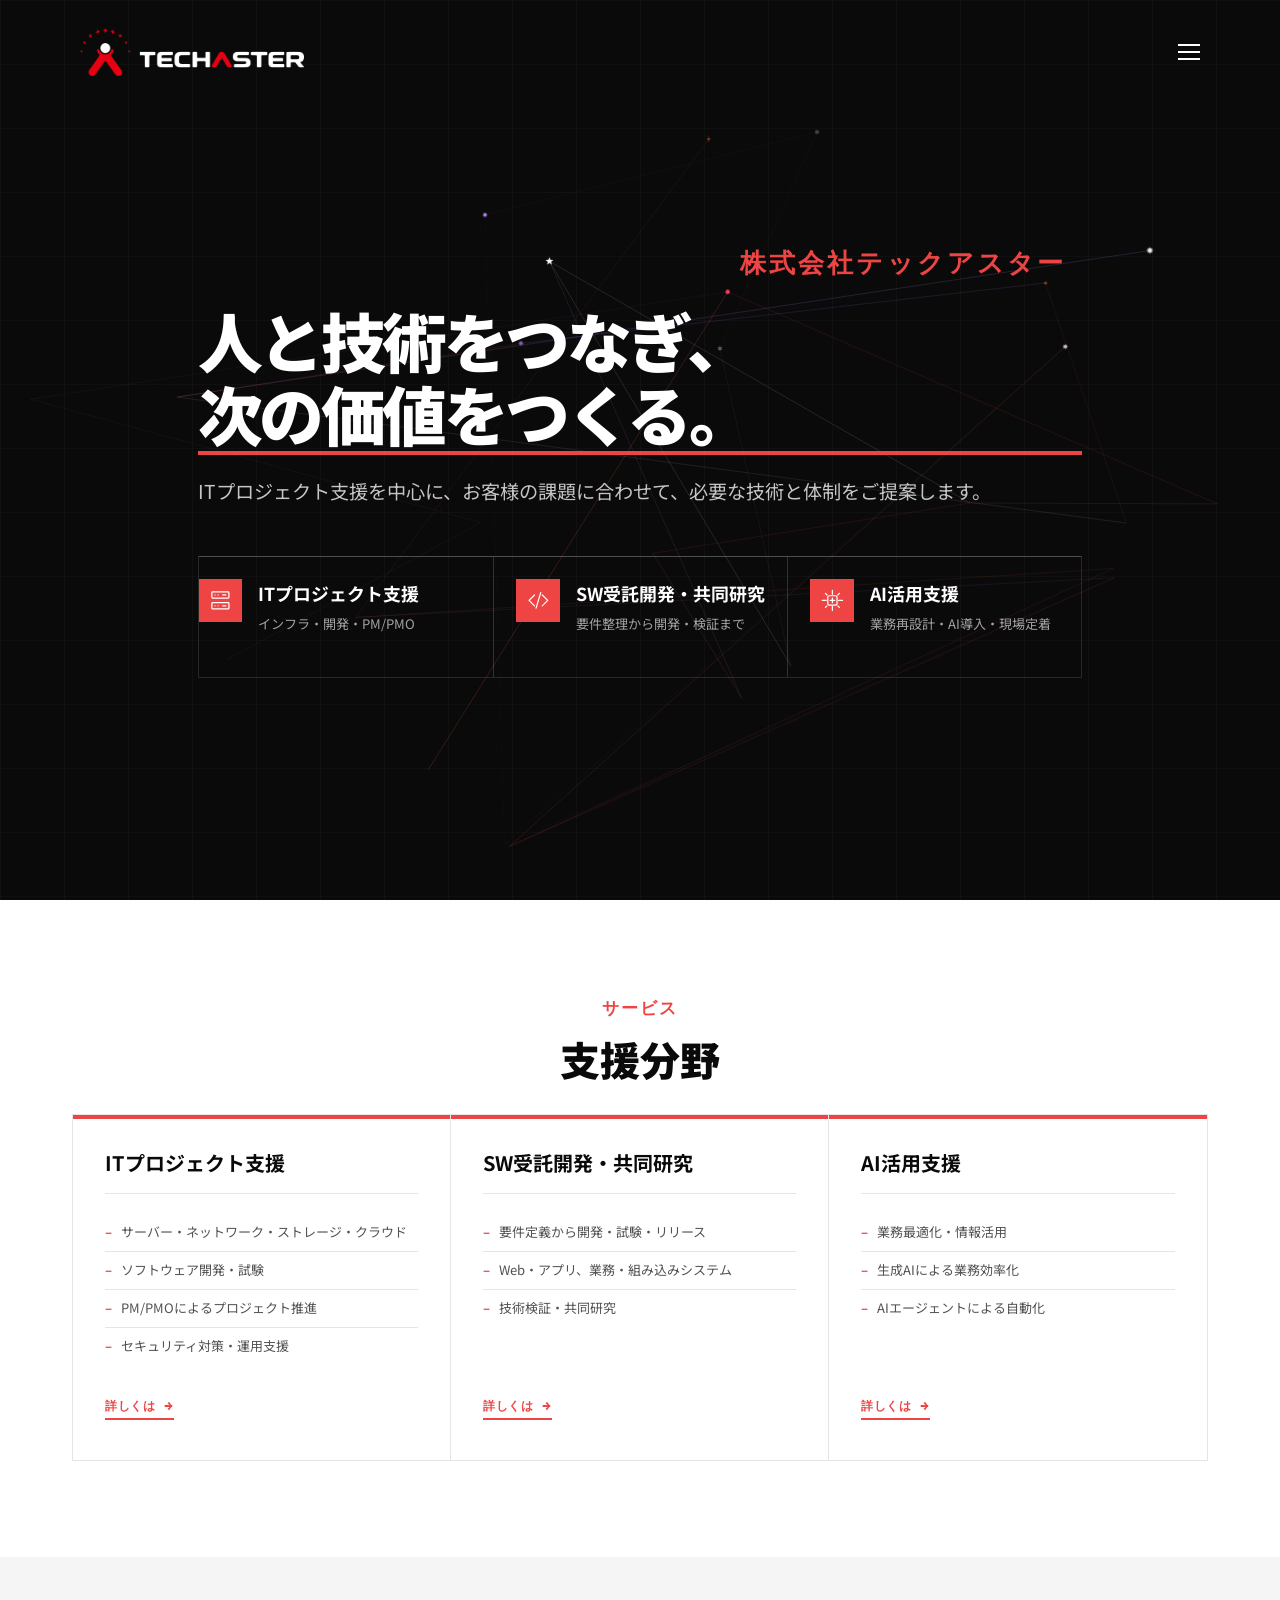
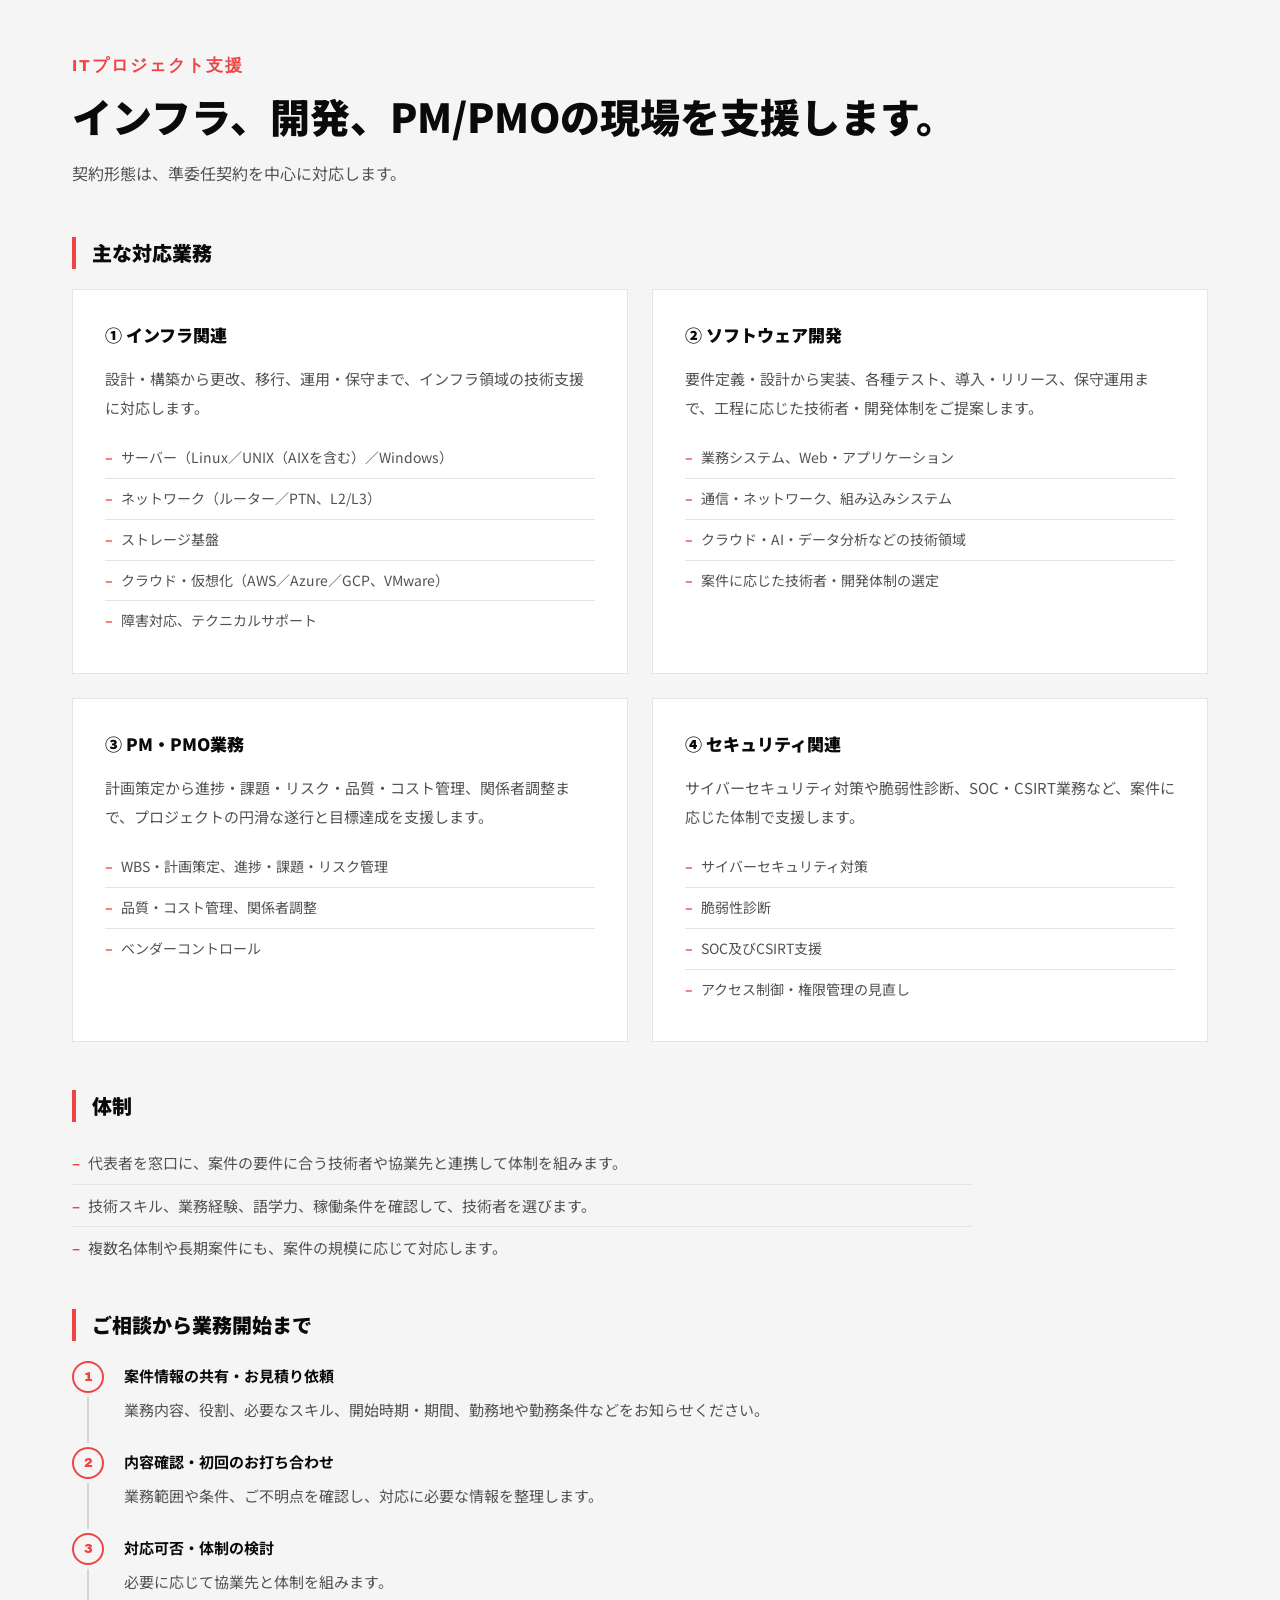
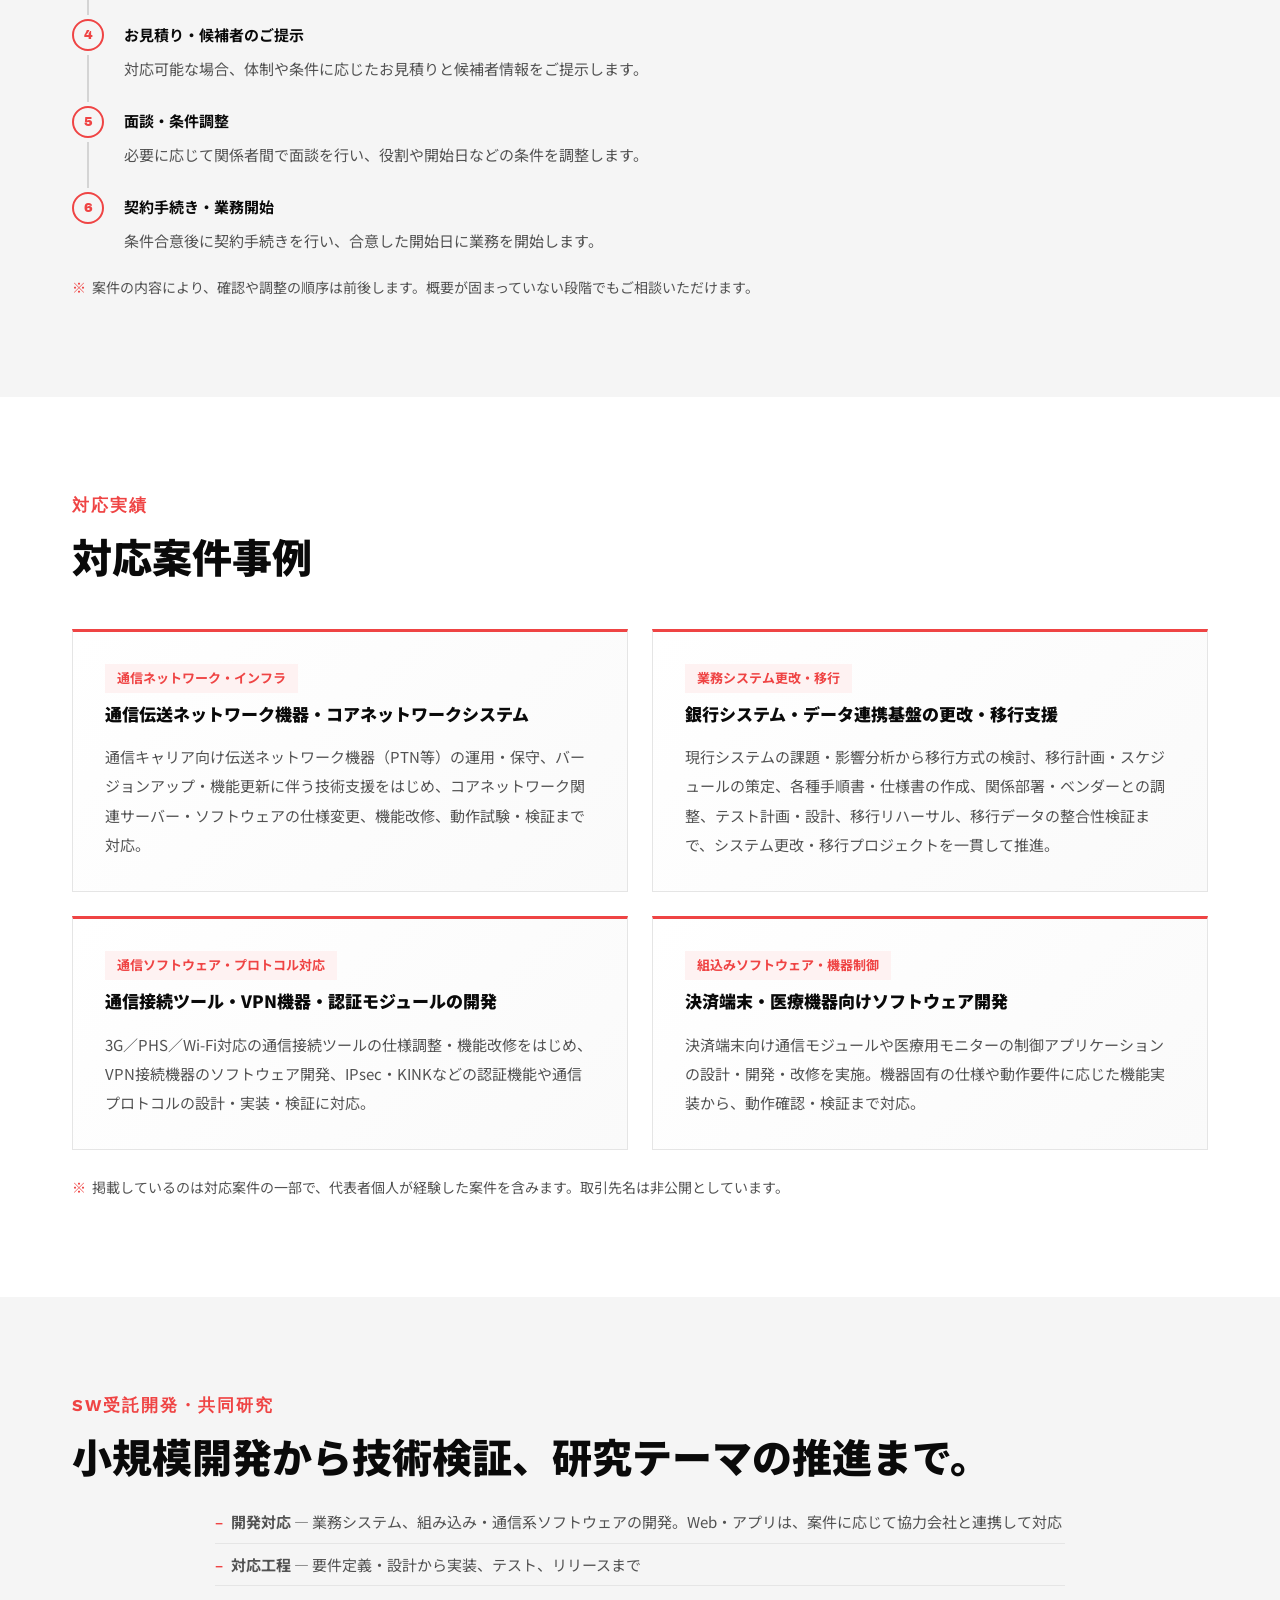
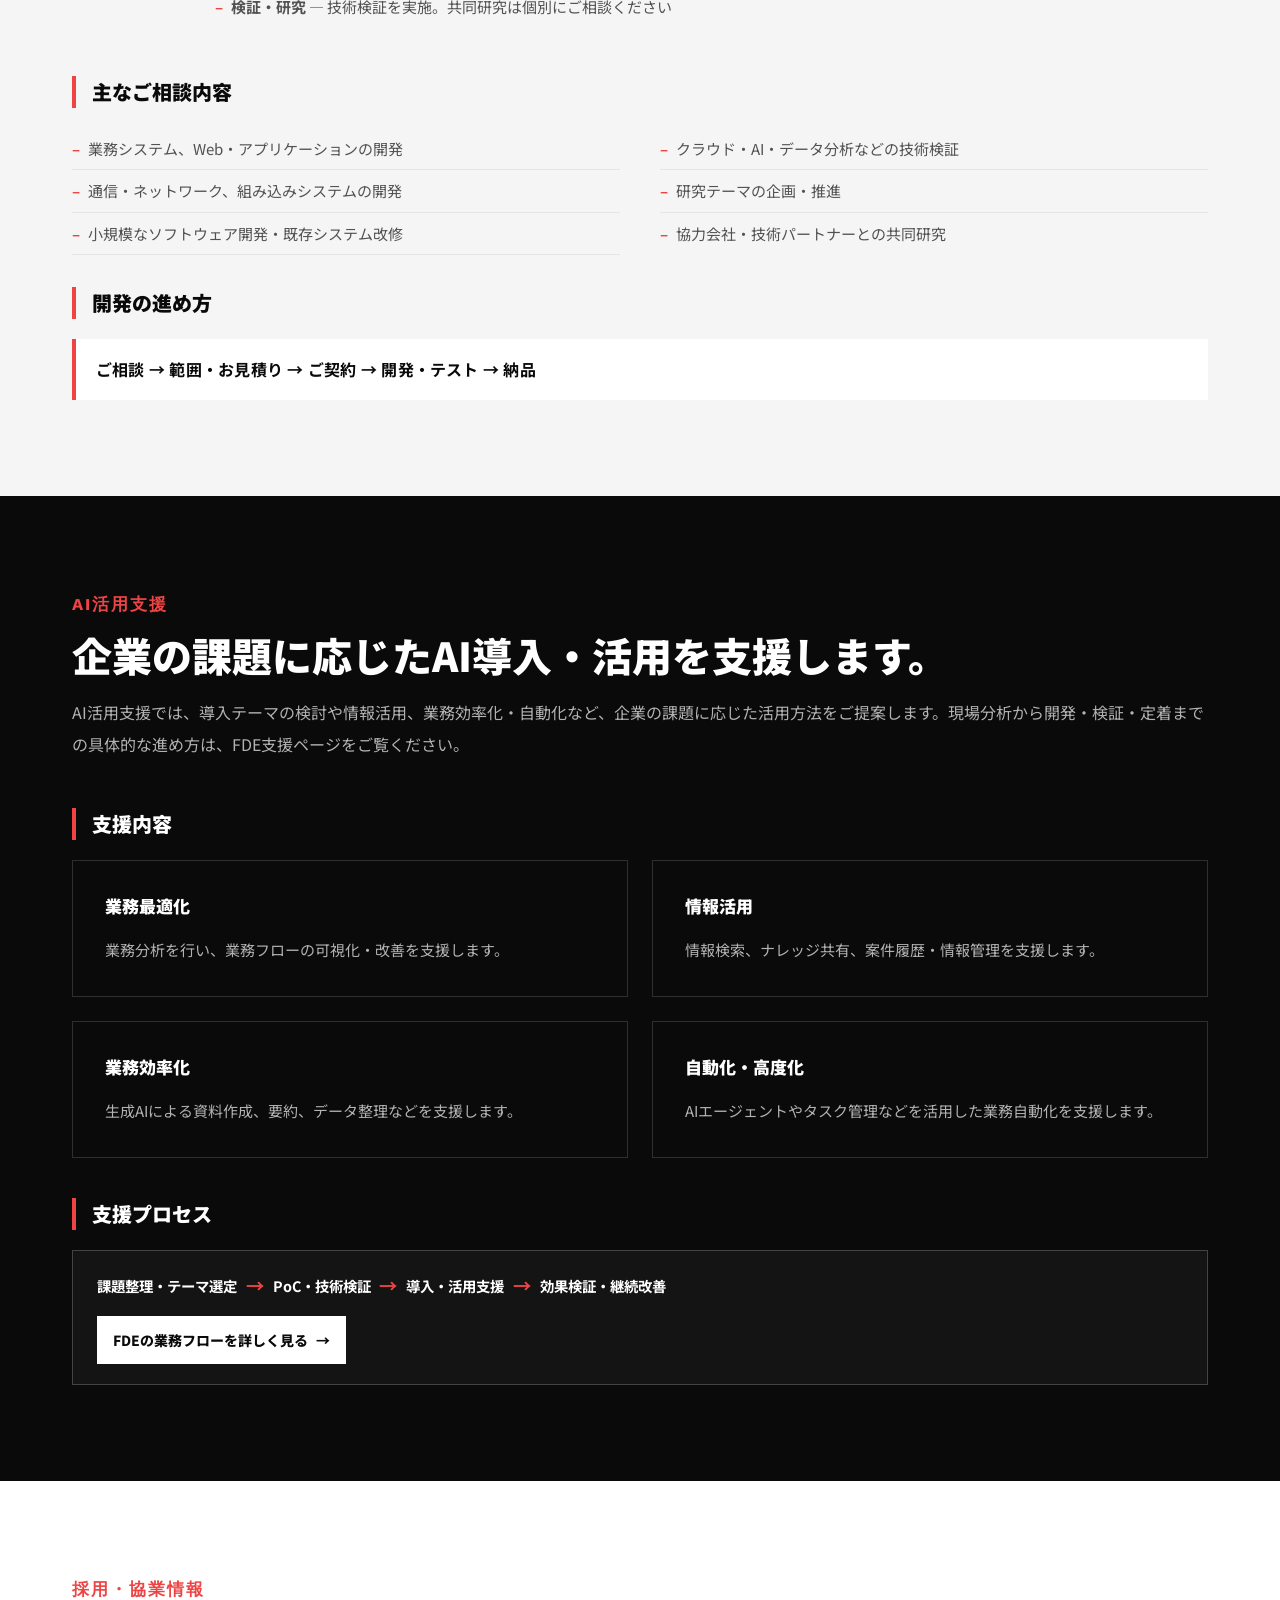
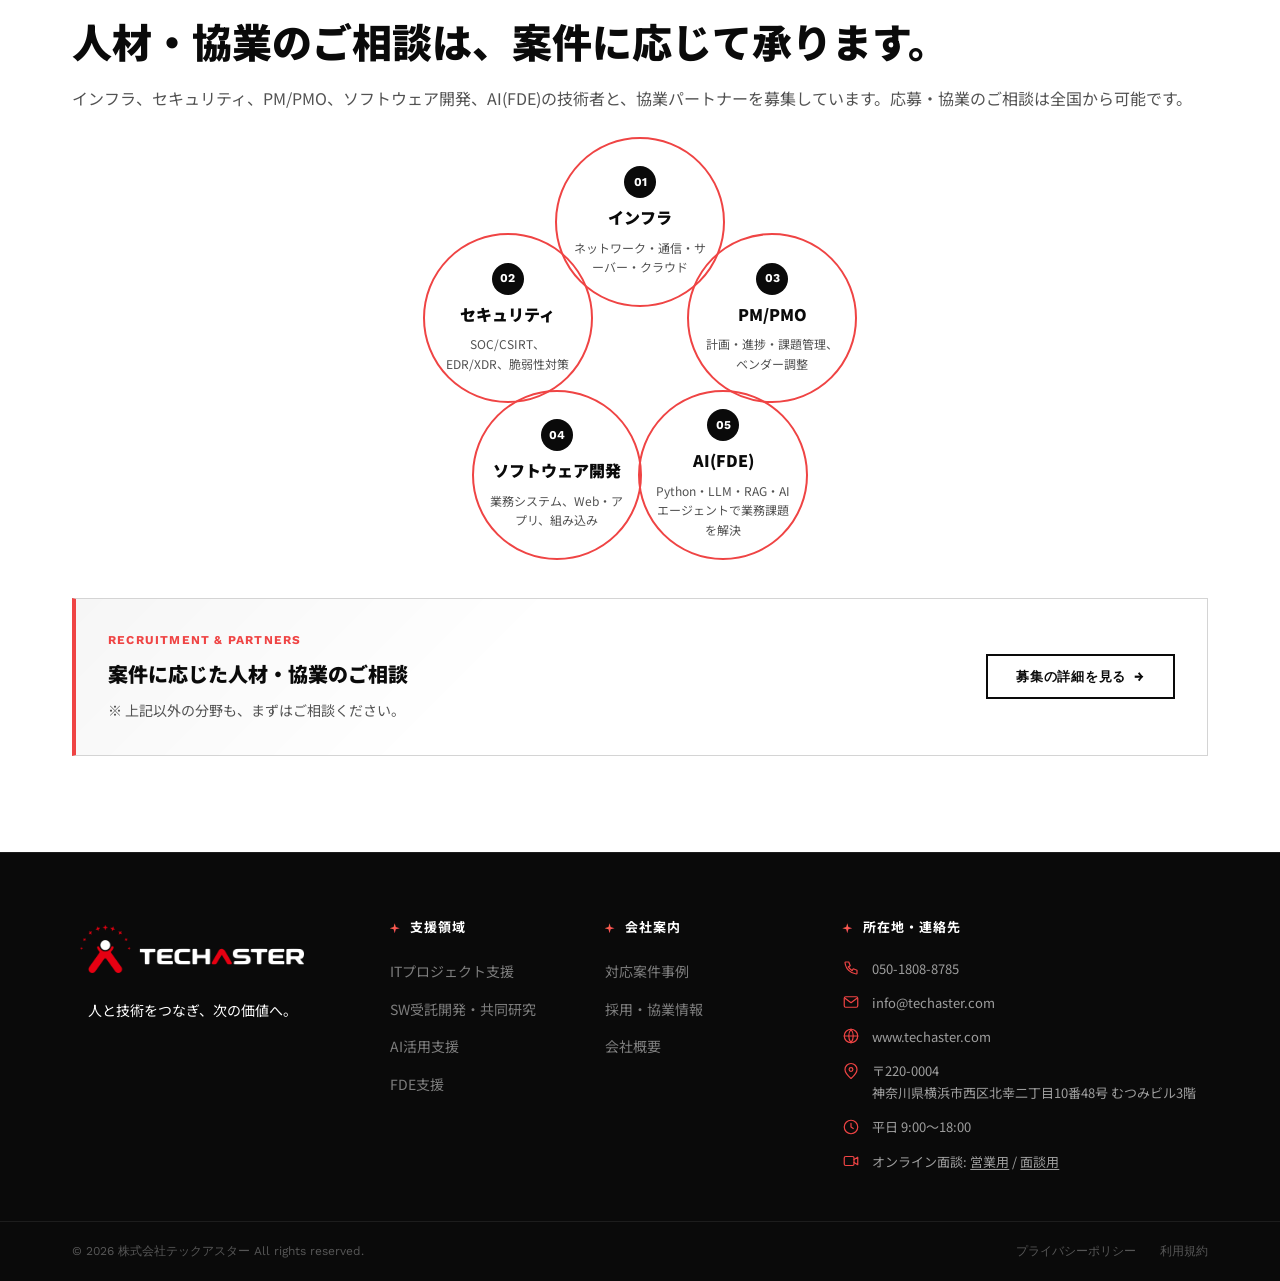
==== commit 64cc9b07: "【HP】FDEページ見直し" ====
--- a/index.html
+++ b/index.html
@@ -51,17 +51,18 @@
 
             <ul class="navbar__menu" id="primaryNav" role="list">
                 <li><a href="#home">ホーム</a></li>
-                <li><a href="#ses">ITプロジェクト支援</a></li>
-                <li><a href="#web">SW受託開発・共同研究</a></li>
                 <li class="navbar__dropdown">
-                    <a class="navbar__dropdown-home" href="#ai">AI活用支援</a>
-                    <button class="navbar__dropdown-toggle" type="button" aria-label="FDE支援メニューを開く" aria-expanded="false" aria-controls="aiNavMenu"><span aria-hidden="true">⌄</span></button>
-                    <ul class="navbar__submenu" id="aiNavMenu" role="list">
-                        <li><a href="ai/index.html">FDE支援</a></li>
+                    <a class="navbar__dropdown-home" href="#services">サービス</a>
+                    <button class="navbar__dropdown-toggle" type="button" aria-label="サービスメニューを開く" aria-expanded="false" aria-controls="serviceNavMenu"><span aria-hidden="true">⌄</span></button>
+                    <ul class="navbar__submenu" id="serviceNavMenu" role="list">
+                        <li><a href="#ses">ITプロジェクト支援</a></li>
+                        <li><a href="#web">SW受託開発・共同研究</a></li>
+                        <li><a href="#ai">AI活用支援</a></li>
                     </ul>
                 </li>
-                <li><a href="#recruit">採用・協業情報</a></li>
-                <li><a href="representative.html">会社概要</a></li>
+                <li><a href="#works">実績</a></li>
+                <li><a href="#recruit">採用・協業</a></li>
+                <li><a href="representative.html">会社紹介</a></li>
                 <li><a href="contact.html" class="nav-cta">お問い合わせ</a></li>
             </ul>
         </nav>
@@ -85,7 +86,7 @@
                         <span class="title-line title-line--accent">次の価値をつくる。</span>
                     </h1>
                     <p class="hero-section__subtitle">
-                        インフラ、ソフトウェア開発、AI活用。お客様の課題に合わせて、最適な技術と実行体制をご提案します。
+                        ITプロジェクト支援を中心に、お客様の課題に合わせて、必要な技術と体制をご提案します。
                     </p>
                 </div>
 
@@ -139,9 +140,8 @@
                             <li>業務最適化・情報活用</li>
                             <li>生成AIによる業務効率化</li>
                             <li>AIエージェントによる自動化</li>
-                            <li>コンテンツ制作</li>
-                        </ul>
-                        <a href="ai/index.html" class="service-card__link">詳しくは <span aria-hidden="true">→</span></a>
+                        </ul>
+                        <a href="#ai" class="service-card__link">詳しくは <span aria-hidden="true">→</span></a>
                     </div>
 
                 </div>
@@ -153,7 +153,8 @@
             <div class="container">
                 <div class="section-header fade-in">
                     <span class="section-overline">ITプロジェクト支援</span>
-                    <h2 class="section-title" id="sesTitle">ITプロジェクトを幅広く支援します。</h2>
+                    <h2 class="section-title" id="sesTitle">インフラ、開発、PM/PMOの現場を支援します。</h2>
+                    <p class="detail-lead">契約形態は、準委任契約を中心に対応します。</p>
                 </div>
 
                 <h3 class="detail-subtitle fade-in">主な対応業務</h3>
@@ -204,9 +205,9 @@
                     <div>
                         <h3 class="detail-subtitle">体制</h3>
                         <ul class="detail-list detail-list--plain">
-                            <li>IT技術者・協力会社とのネットワークを活用し、案件要件に応じた人材・チームをご提案します。</li>
-                            <li>技術スキル・業務経験・語学力・稼働条件を確認し、適切な技術者・専門人材を選定します。</li>
-                            <li>複数名体制や長期案件など、案件の規模や内容に応じた体制を検討します。</li>
+                            <li>代表者を窓口に、案件の要件に合う技術者や協業先と連携して体制を組みます。</li>
+                            <li>技術スキル、業務経験、語学力、稼働条件を確認して、技術者を選びます。</li>
+                            <li>複数名体制や長期案件にも、案件の規模に応じて対応します。</li>
                         </ul>
                     </div>
                     <div>
@@ -227,7 +228,7 @@
                             <li>
                                 <div>
                                     <strong>対応可否・体制の検討</strong>
-                                    <p>当社での対応可否を確認し、必要に応じて協業先（他のSES事業者等）との体制を検討します。</p>
+                                    <p>必要に応じて協業先と体制を組みます。</p>
                                 </div>
                             </li>
                             <li>
@@ -284,7 +285,7 @@
                         <p class="detail-text">決済端末向け通信モジュールや医療用モニターの制御アプリケーションの設計・開発・改修を実施。機器固有の仕様や動作要件に応じた機能実装から、動作確認・検証まで対応。</p>
                     </div>
                 </div>
-                <p class="detail-note fade-in">掲載しているのは対応案件の一部です。取引先名は非公開としています。</p>
+                <p class="detail-note fade-in">掲載しているのは対応案件の一部で、代表者個人が経験した案件を含みます。取引先名は非公開としています。</p>
             </div>
         </section>
 
@@ -295,9 +296,9 @@
                     <span class="section-overline">SW受託開発・共同研究</span>
                     <h2 class="section-title" id="webTitle">小規模開発から技術検証、研究テーマの推進まで。</h2>
                     <ul class="detail-list detail-list--plain fade-in" style="max-width: 850px; margin: var(--sp-5) auto 0;">
-                        <li><strong>開発対応</strong> — Web・アプリケーション、業務システムなどを案件に応じて協力会社と連携して開発</li>
-                        <li><strong>一貫支援</strong> — 要件定義・設計から実装、テスト、導入・リリース、保守運用まで対応</li>
-                        <li><strong>検証・研究</strong> — 技術検証、研究テーマの企画・推進、共同研究にも取り組み</li>
+                        <li><strong>開発対応</strong> — 業務システム、組み込み・通信系ソフトウェアの開発。Web・アプリは、案件に応じて協力会社と連携して対応</li>
+                        <li><strong>対応工程</strong> — 要件定義・設計から実装、テスト、リリースまで</li>
+                        <li><strong>検証・研究</strong> — 技術検証を実施。共同研究は個別にご相談ください</li>
                     </ul>
                 </div>
                 <h3 class="detail-subtitle fade-in">主なご相談内容</h3>
@@ -310,24 +311,8 @@
                     <li>協力会社・技術パートナーとの共同研究</li>
                 </ul>
 
-                <h3 class="detail-subtitle fade-in" style="margin-top: 3.5rem;">開発の進め方</h3>
-                <ol class="step-cards fade-in">
-                    <li><span class="step-cards__no" aria-hidden="true"></span><strong>ご相談・要件の確認</strong>
-                        <p>開発の目的、必要な機能、ご予算、納期などを伺います。</p>
-                    </li>
-                    <li><span class="step-cards__no" aria-hidden="true"></span><strong>開発範囲・お見積りの提示</strong>
-                        <p>ご要望をもとに開発範囲を整理し、お見積りをご提示します。</p>
-                    </li>
-                    <li><span class="step-cards__no" aria-hidden="true"></span><strong>ご契約・開発開始</strong>
-                        <p>開発内容と条件に合意後、契約手続きを行い、開発に着手します。</p>
-                    </li>
-                    <li><span class="step-cards__no" aria-hidden="true"></span><strong>開発・テスト・ご確認</strong>
-                        <p>開発とテストを行い、成果物をご確認いただきます。</p>
-                    </li>
-                    <li><span class="step-cards__no" aria-hidden="true"></span><strong>納品・公開</strong>
-                        <p>確認完了後、成果物を納品し、ご希望に応じて公開します。</p>
-                    </li>
-                </ol>
+                <h3 class="detail-subtitle fade-in" style="margin-top: 2rem;">開発の進め方</h3>
+                <p class="web-process-line fade-in">ご相談 → 範囲・お見積り → ご契約 → 開発・テスト → 納品</p>
             </div>
         </section>
 
@@ -382,7 +367,7 @@
                     <span class="section-overline">採用・協業情報</span>
                     <h2 class="section-title" id="recruitTitle">人材・協業のご相談は、案件に応じて承ります。</h2>
                     <p class="detail-lead">
-                        インフラ、セキュリティ、PM/PMO、ソフトウェア開発、AI(FDE)などの分野で、案件に応じて人材・協業のご相談を受け付けています。全国からご相談いただけます。
+                        インフラ、セキュリティ、PM/PMO、ソフトウェア開発、AI(FDE)の技術者と、協業パートナーを募集しています。応募・協業のご相談は全国から可能です。
                     </p>
                 </div>
 
@@ -412,16 +397,13 @@
                         <h3>AI(FDE)</h3>
                         <p>Python・LLM・RAG・AIエージェントで業務課題を解決</p>
                     </article>
-                    <div class="recruitment-orbit__center">
-                        <img src="assets/icons/favicon.png" alt="">
-                    </div>
                 </div>
 
                 <div class="recruitment-link-box">
                     <div>
                         <span class="recruitment-link-box__eyebrow">RECRUITMENT &amp; PARTNERS</span>
                         <h3>案件に応じた人材・協業のご相談</h3>
-                        <p class="recruitment-link-box__note">※ 記載のない分野も、案件に応じてご相談ください。</p>
+                        <p class="recruitment-link-box__note">※ 上記以外の分野も、まずはご相談ください。</p>
                     </div>
                     <a href="./recruitment/index.html" class="btn btn--outline-dark">募集の詳細を見る <span aria-hidden="true">→</span></a>
                 </div>
--- a/style.css
+++ b/style.css
@@ -1701,6 +1701,19 @@
     font-size: 0.9375rem;
 }
 
+.web-process-line {
+    margin: var(--sp-4) 0 0;
+    padding: 1rem 1.25rem;
+    border-left: 4px solid var(--color-strike);
+    background: var(--color-white);
+    color: var(--color-black);
+    font-family: var(--font-jp);
+    font-size: 1rem;
+    font-weight: 700;
+    line-height: 1.8;
+    letter-spacing: 0.015em;
+}
+
 .detail-note {
     margin-top: var(--sp-5);
     font-family: var(--font-jp);
@@ -1710,8 +1723,7 @@
 }
 
 .detail-note::before,
-.recruitment-page__note::before,
-.recruitment-condition__hint::before {
+.recruitment-page__note::before {
     content: "※";
     display: inline-block;
     margin-right: 0.4em;
@@ -1947,10 +1959,12 @@
 
 .representative-greeting-section {
     background: var(--color-white);
+    padding: var(--sp-12) 0 0;
 }
 
 .representative-company-section {
     background: #F5F5F5;
+    padding: var(--sp-12) 0 var(--sp-16);
 }
 
 .representative-about-section {
@@ -1961,9 +1975,9 @@
     display: grid;
     grid-template-columns: 320px 1fr;
     gap: var(--sp-16);
-    padding: var(--sp-12) 0;
+    padding: var(--sp-6) 0;
     border-top: 2px solid var(--color-black);
-    border-bottom: 1px solid var(--color-border-medium);
+    border-bottom: 0;
 }
 
 .representative-greeting__copy,
@@ -2030,6 +2044,14 @@
 
 @media (max-width: 900px) {
 
+    .representative-greeting-section {
+        padding: var(--sp-8) 0 0;
+    }
+
+    .representative-company-section {
+        padding: var(--sp-8) 0 var(--sp-12);
+    }
+
     .detail-grid--3,
     .detail-grid--2,
     .detail-two {
@@ -2056,7 +2078,7 @@
     }
 
     .representative-greeting {
-        padding: var(--sp-8);
+        padding: var(--sp-5) 0;
     }
 
     .representative-origin {
@@ -2557,6 +2579,15 @@
     background: linear-gradient(90deg, rgba(0, 0, 0, 0.025), transparent 40%);
 }
 
+.recruitment-condition:first-child {
+    background: linear-gradient(110deg, rgba(239, 68, 68, 0.075), rgba(239, 68, 68, 0.015) 76%);
+}
+
+.recruitment-condition:nth-child(2) {
+    border-left-color: #2563eb;
+    background: linear-gradient(110deg, rgba(37, 99, 235, 0.075), rgba(37, 99, 235, 0.015) 76%);
+}
+
 .recruitment-condition__label {
     display: inline-block;
     margin-bottom: var(--sp-2);
@@ -2659,10 +2690,14 @@
     margin-top: var(--sp-2);
 }
 
-.recruitment-condition__hint {
-    margin: 0 0 var(--sp-2);
-    font-size: 0.8125rem !important;
-    text-align: right;
+.recruitment-condition:nth-child(2) .recruitment-condition__actions .btn {
+    background: #2563eb;
+    border-color: #2563eb;
+}
+
+.recruitment-condition:nth-child(2) .recruitment-condition__actions .btn:hover {
+    background: #1d4ed8;
+    border-color: #1d4ed8;
 }
 
 .recruitment-condition strong,
@@ -2731,9 +2766,32 @@
 }
 
 .recruitment-page__cta--apply {
-    align-items: flex-start;
+    align-items: flex-end;
     flex-direction: column;
     justify-content: flex-start;
+}
+
+.recruitment-page__cta--apply .btn--strike:hover,
+.recruitment-page__cta--apply .btn--strike:focus-visible {
+    background: #171717;
+    border-color: #171717;
+}
+
+.recruitment-page__cta--apply .recruitment-email {
+    width: 100%;
+    margin-top: 0.5rem;
+    text-align: right;
+}
+
+.recruitment-page__cta--apply .recruitment-email a {
+    display: inline-block;
+    color: transparent;
+    transition: color 180ms ease;
+}
+
+.recruitment-page__cta--apply .recruitment-email a:hover,
+.recruitment-page__cta--apply .recruitment-email a:focus-visible {
+    color: var(--color-strike);
 }
 
 .recruitment-email a,
@@ -2754,6 +2812,10 @@
 .form-hint a {
     text-decoration: underline;
     text-underline-offset: 0.2em;
+}
+
+.contact-page .form-hint a {
+    color: var(--color-strike);
 }
 
 @media (max-width: 900px) {
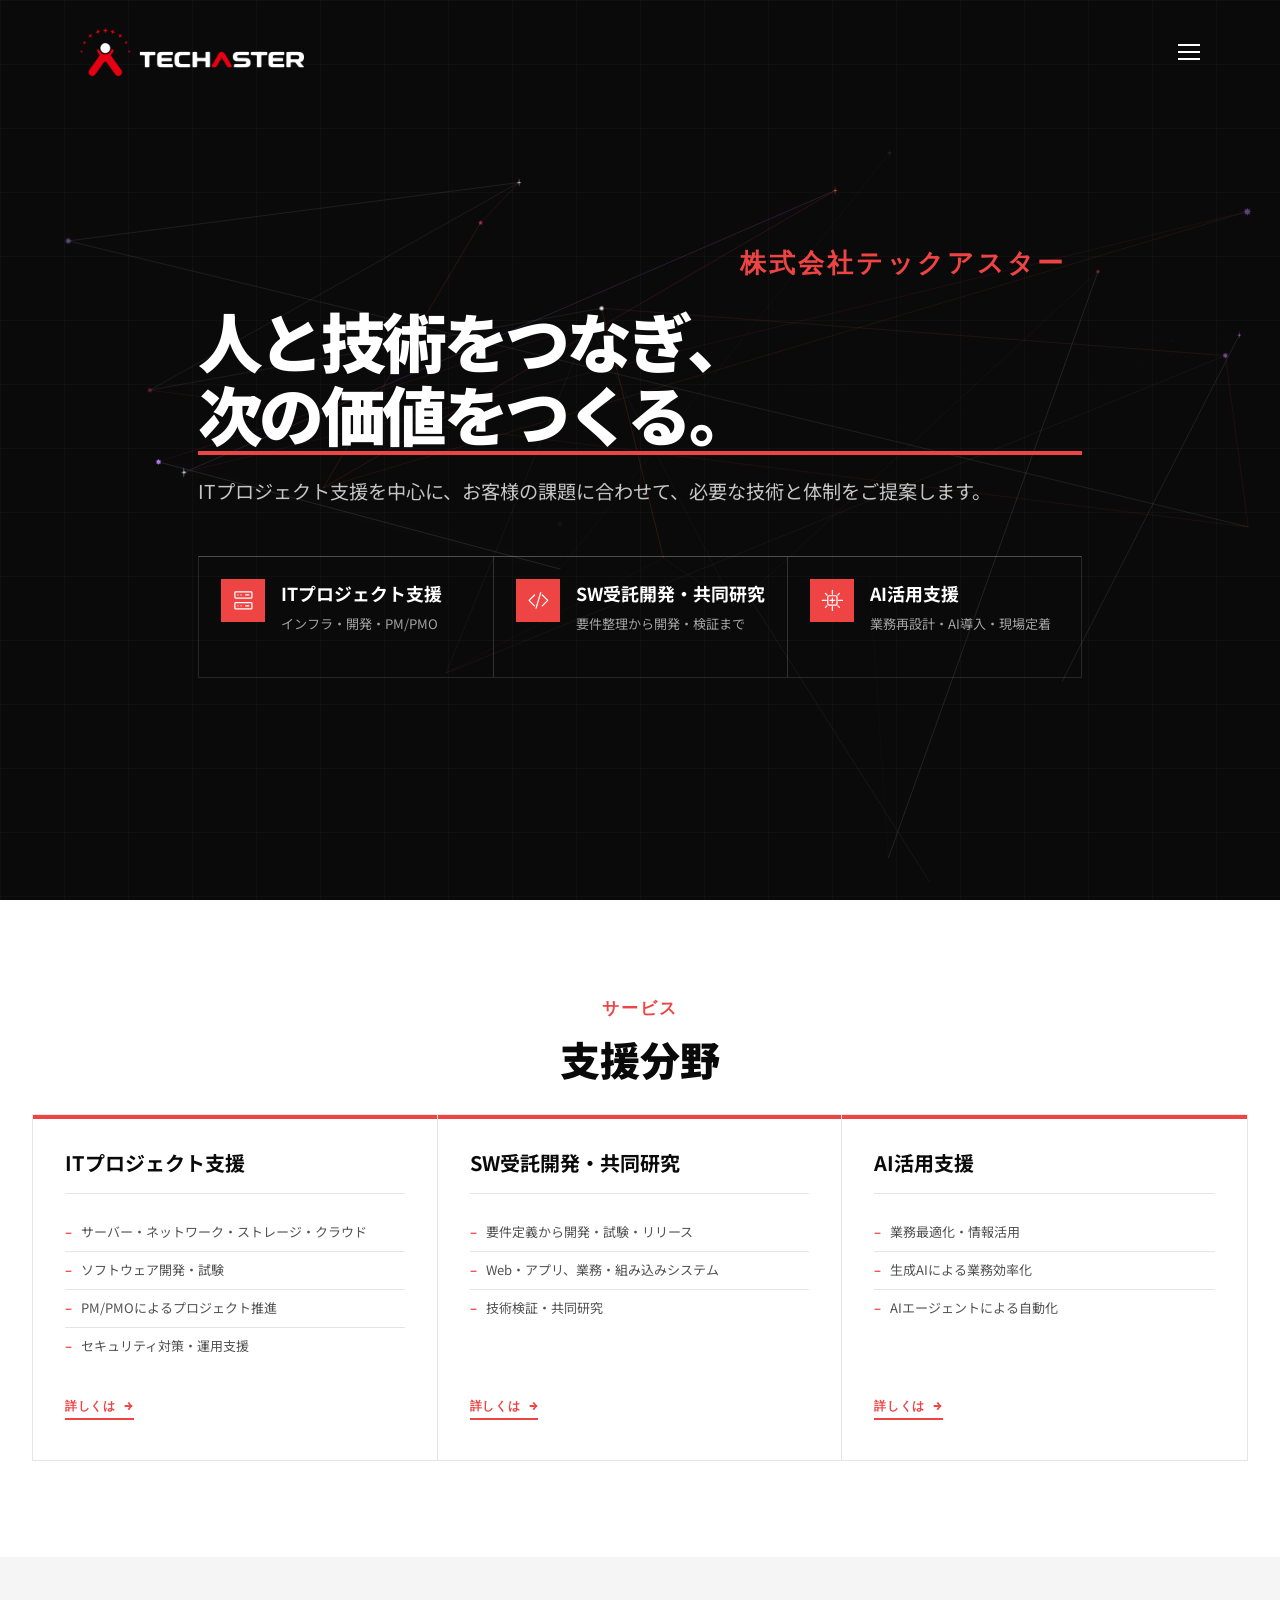
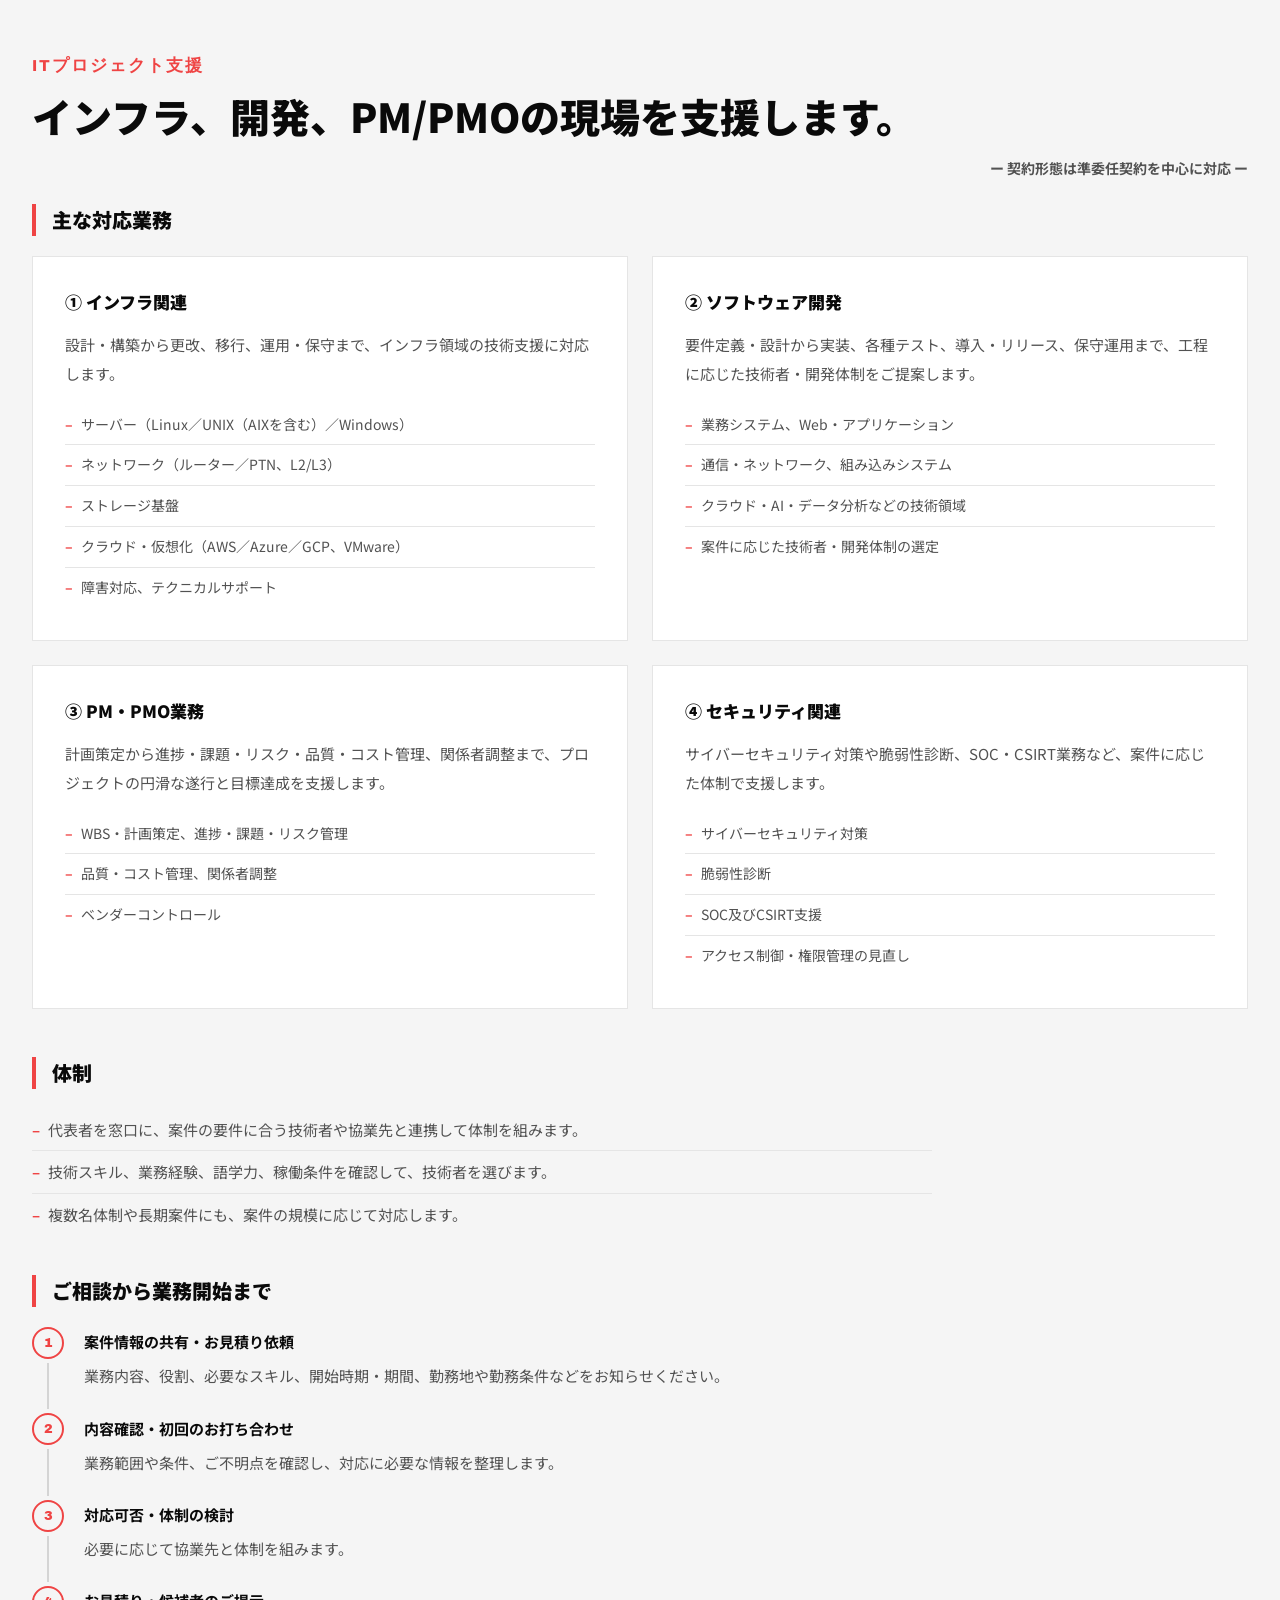
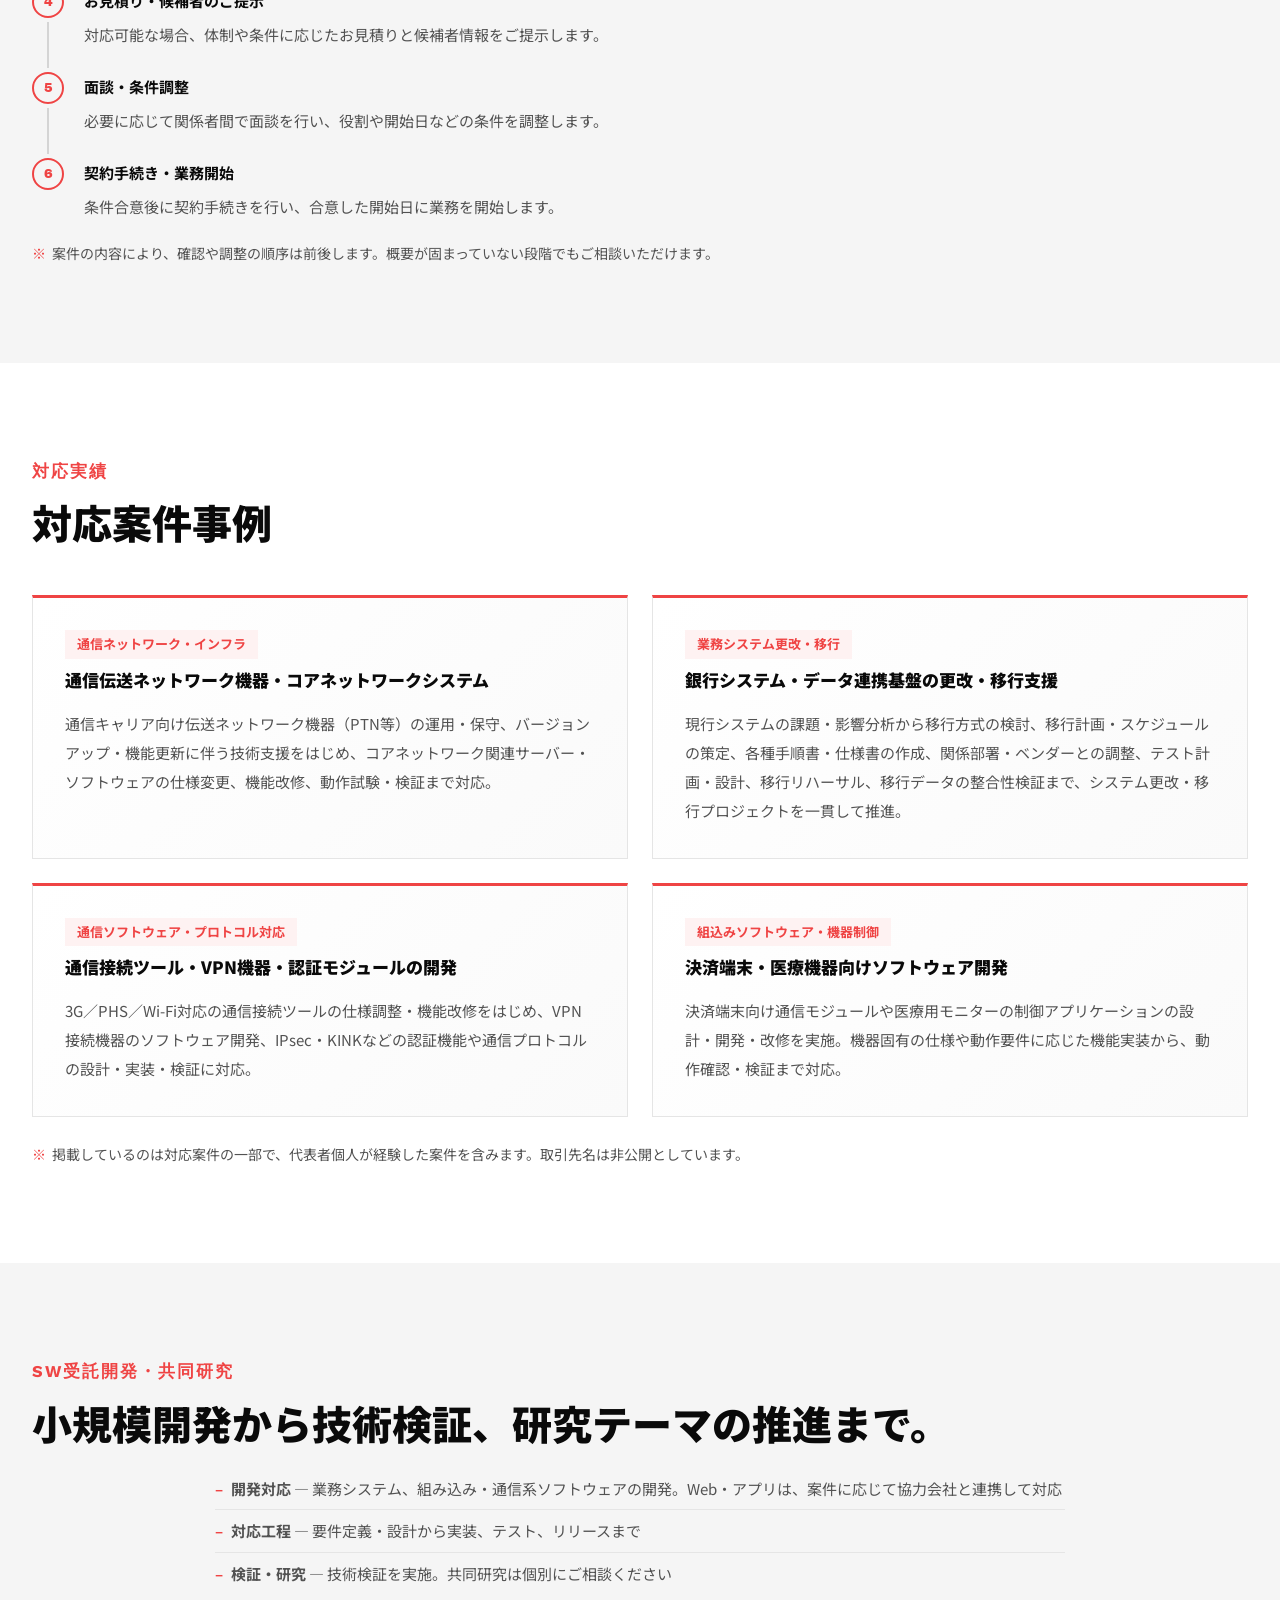
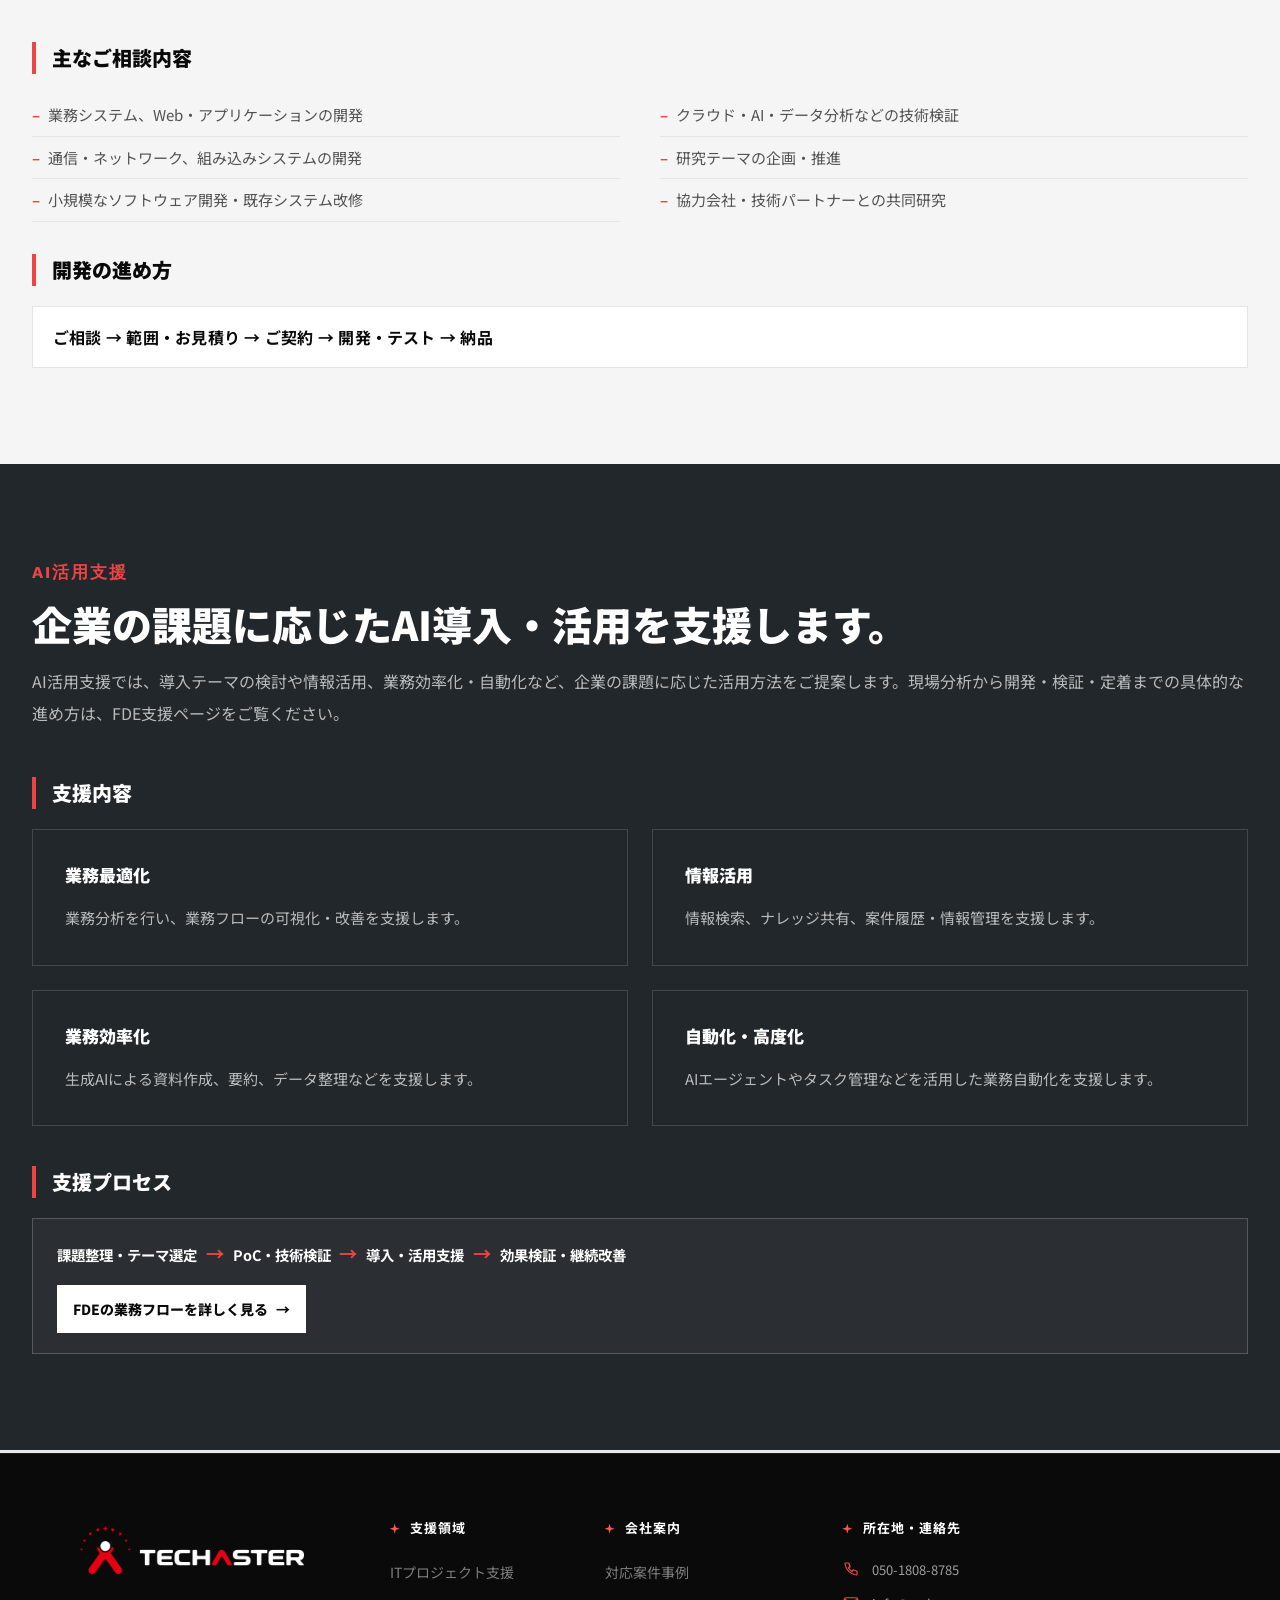
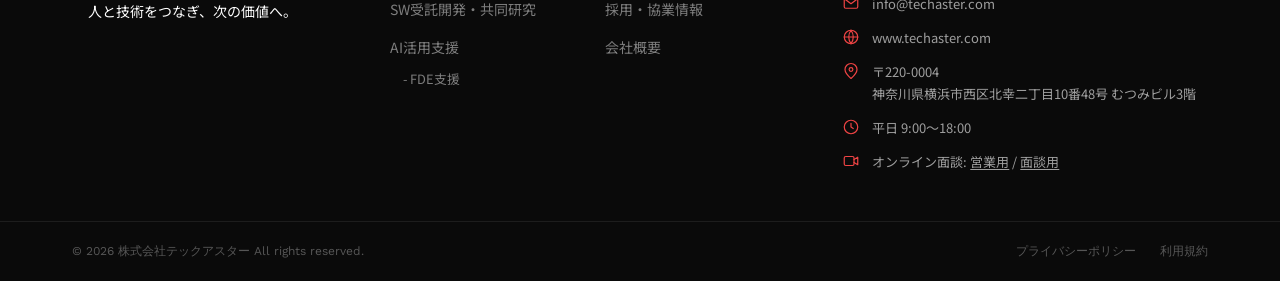
==== commit e4d551c6: "【HP】FDEなど全般細かく見直し（画像付き）" ====
--- a/index.html
+++ b/index.html
@@ -57,11 +57,23 @@
                     <ul class="navbar__submenu" id="serviceNavMenu" role="list">
                         <li><a href="#ses">ITプロジェクト支援</a></li>
                         <li><a href="#web">SW受託開発・共同研究</a></li>
-                        <li><a href="#ai">AI活用支援</a></li>
+                        <li class="navbar__submenu-parent">
+                            <a href="#ai">AI活用支援</a>
+                            <ul class="navbar__submenu-child" role="list">
+                                <li><a href="ai/index.html">- FDE支援</a></li>
+                            </ul>
+                        </li>
                     </ul>
                 </li>
                 <li><a href="#works">実績</a></li>
-                <li><a href="#recruit">採用・協業</a></li>
+                <li class="navbar__dropdown">
+                    <a class="navbar__dropdown-home" href="recruitment/index.html">採用・協業</a>
+                    <button class="navbar__dropdown-toggle" type="button" aria-label="採用・協業メニューを開く" aria-expanded="false" aria-controls="recruitNavMenu"><span aria-hidden="true">⌄</span></button>
+                    <ul class="navbar__submenu" id="recruitNavMenu" role="list">
+                        <li><a href="recruitment/index.html#recruitment-fields-title">募集職種</a></li>
+                        <li><a href="recruitment/apply.html">応募・選考</a></li>
+                    </ul>
+                </li>
                 <li><a href="representative.html">会社紹介</a></li>
                 <li><a href="contact.html" class="nav-cta">お問い合わせ</a></li>
             </ul>
@@ -103,7 +115,7 @@
 
         <!-- ========== サービス概要（白） ========== -->
         <section id="services" class="services-section" aria-labelledby="servicesTitle">
-            <div class="container">
+            <div class="container container--wide">
                 <div class="section-header section-header--center fade-in">
                     <span class="section-overline">サービス</span>
                     <h2 class="section-title" id="servicesTitle">支援分野</h2>
@@ -150,12 +162,12 @@
 
         <!-- ========== SES・IT技術支援（薄灰） ========== -->
         <section id="ses" class="detail-section detail-section--gray" aria-labelledby="sesTitle">
-            <div class="container">
+            <div class="container container--wide">
                 <div class="section-header fade-in">
                     <span class="section-overline">ITプロジェクト支援</span>
                     <h2 class="section-title" id="sesTitle">インフラ、開発、PM/PMOの現場を支援します。</h2>
-                    <p class="detail-lead">契約形態は、準委任契約を中心に対応します。</p>
-                </div>
+                </div>
+                <p class="ses-contract-note">ー 契約形態は準委任契約を中心に対応 ー</p>
 
                 <h3 class="detail-subtitle fade-in">主な対応業務</h3>
                 <div class="detail-grid detail-grid--2">
@@ -258,7 +270,7 @@
 
         <!-- ========== 対応実績（白） ========== -->
         <section id="works" class="detail-section" aria-labelledby="worksTitle">
-            <div class="container">
+            <div class="container container--wide">
                 <div class="section-header fade-in">
                     <span class="section-overline">対応実績</span>
                     <h2 class="section-title" id="worksTitle">対応案件事例</h2>
@@ -291,7 +303,7 @@
 
         <!-- ========== SW受託開発・共同研究（薄灰） ========== -->
         <section id="web" class="detail-section detail-section--gray" aria-labelledby="webTitle">
-            <div class="container">
+            <div class="container container--wide">
                 <div class="section-header fade-in">
                     <span class="section-overline">SW受託開発・共同研究</span>
                     <h2 class="section-title" id="webTitle">小規模開発から技術検証、研究テーマの推進まで。</h2>
@@ -318,7 +330,7 @@
 
         <!-- ========== AI活用支援（黒） ========== -->
         <section id="ai" class="detail-section detail-section--dark" aria-labelledby="aiTitle">
-            <div class="container">
+            <div class="container container--wide">
                 <div class="section-header fade-in">
                     <span class="section-overline">AI活用支援</span>
                     <h2 class="section-title" id="aiTitle">企業の課題に応じたAI導入・活用を支援します。</h2>
@@ -360,55 +372,7 @@
             </div>
         </section>
 
-        <!-- ========== 採用・協業情報（白） ========== -->
-        <section id="recruit" class="detail-section" aria-labelledby="recruitTitle">
-            <div class="container">
-                <div class="section-header recruitment-section-header">
-                    <span class="section-overline">採用・協業情報</span>
-                    <h2 class="section-title" id="recruitTitle">人材・協業のご相談は、案件に応じて承ります。</h2>
-                    <p class="detail-lead">
-                        インフラ、セキュリティ、PM/PMO、ソフトウェア開発、AI(FDE)の技術者と、協業パートナーを募集しています。応募・協業のご相談は全国から可能です。
-                    </p>
-                </div>
-
-                <div class="recruitment-orbit" role="group" aria-label="テックアスターを中心とした5つの募集分野">
-                    <article class="recruitment-orbit__node recruitment-orbit__node--infra">
-                        <span class="recruitment-orbit__number">01</span>
-                        <h3>インフラ</h3>
-                        <p>ネットワーク・通信・サーバー・クラウド</p>
-                    </article>
-                    <article class="recruitment-orbit__node recruitment-orbit__node--security">
-                        <span class="recruitment-orbit__number">02</span>
-                        <h3>セキュリティ</h3>
-                        <p>SOC/CSIRT、EDR/XDR、脆弱性対策</p>
-                    </article>
-                    <article class="recruitment-orbit__node recruitment-orbit__node--pm">
-                        <span class="recruitment-orbit__number">03</span>
-                        <h3>PM/PMO</h3>
-                        <p>計画・進捗・課題管理、ベンダー調整</p>
-                    </article>
-                    <article class="recruitment-orbit__node recruitment-orbit__node--software">
-                        <span class="recruitment-orbit__number">04</span>
-                        <h3>ソフトウェア開発</h3>
-                        <p>業務システム、Web・アプリ、組み込み</p>
-                    </article>
-                    <article class="recruitment-orbit__node recruitment-orbit__node--ai">
-                        <span class="recruitment-orbit__number">05</span>
-                        <h3>AI(FDE)</h3>
-                        <p>Python・LLM・RAG・AIエージェントで業務課題を解決</p>
-                    </article>
-                </div>
-
-                <div class="recruitment-link-box">
-                    <div>
-                        <span class="recruitment-link-box__eyebrow">RECRUITMENT &amp; PARTNERS</span>
-                        <h3>案件に応じた人材・協業のご相談</h3>
-                        <p class="recruitment-link-box__note">※ 上記以外の分野も、まずはご相談ください。</p>
-                    </div>
-                    <a href="./recruitment/index.html" class="btn btn--outline-dark">募集の詳細を見る <span aria-hidden="true">→</span></a>
-                </div>
-            </div>
-        </section>
+
 
     </main>
 
@@ -429,8 +393,12 @@
                     <ul class="footer__nav-list">
                         <li><a href="#ses">ITプロジェクト支援</a></li>
                         <li><a href="#web">SW受託開発・共同研究</a></li>
-                        <li><a href="#ai">AI活用支援</a></li>
-                        <li><a href="ai/index.html">FDE支援</a></li>
+                        <li class="footer__nav-item--parent">
+                            <a href="#ai">AI活用支援</a>
+                            <ul class="footer__nav-sublist">
+                                <li><a href="ai/index.html">- FDE支援</a></li>
+                            </ul>
+                        </li>
                     </ul>
                 </div>
 
@@ -438,7 +406,7 @@
                     <h4 class="footer__nav-title">会社案内</h4>
                     <ul class="footer__nav-list">
                         <li><a href="#works">対応案件事例</a></li>
-                        <li><a href="#recruit">採用・協業情報</a></li>
+                        <li><a href="recruitment/index.html">採用・協業情報</a></li>
                         <li><a href="representative.html">会社概要</a></li>
                     </ul>
                 </div>
--- a/style.css
+++ b/style.css
@@ -143,6 +143,10 @@
     max-width: 1200px;
     margin: 0 auto;
     padding: 0 var(--sp-8);
+}
+
+.container--wide {
+    max-width: 1280px;
 }
 
 /* ========== 5. セクションヘッダー ========== */
@@ -236,8 +240,8 @@
 }
 
 .btn--strike:hover {
-    background: #DC2626;
-    border-color: #DC2626;
+    background: var(--color-black);
+    border-color: var(--color-black);
 }
 
 /* 暗い背景 Outline White */
@@ -248,9 +252,9 @@
 }
 
 .btn--outline-white:hover {
-    background: var(--color-white);
-    color: var(--color-black);
-    border-color: var(--color-white);
+    background: var(--color-strike);
+    color: var(--color-white);
+    border-color: var(--color-strike);
 }
 
 /* 明るい背景 Outline Dark */
@@ -429,6 +433,20 @@
 }
 .navbar__submenu a:hover,
 .header--scrolled .navbar__submenu a:hover { color: var(--color-black); background: #f5f5f5; }
+.navbar__submenu a.active,
+.navbar__submenu a[aria-current="page"],
+.header--scrolled .navbar__submenu a.active,
+.header--scrolled .navbar__submenu a[aria-current="page"] { color: var(--color-black); background: #e1e2e4; }
+.navbar__submenu-parent > a { font-weight: 700; }
+.navbar__submenu-child {
+    margin: 0 .45rem .25rem .8rem;
+    padding: 0 0 0 .35rem;
+}
+.navbar__submenu-child a,
+.header--scrolled .navbar__submenu-child a {
+    padding: .15rem .45rem;
+    font-size: 12px;
+}
 
 .ai-process-row {
     display: grid;
@@ -1020,8 +1038,18 @@
     align-items: start;
 }
 
+.contact-info {
+    display: flex;
+    flex-direction: column;
+}
+
 .contact-info .section-header {
     margin-bottom: var(--sp-8);
+}
+
+.contact-info .section-title {
+    padding-bottom: .5rem;
+    border-bottom: 2px solid var(--color-strike);
 }
 
 .contact-info__lead {
@@ -1036,7 +1064,16 @@
     display: flex;
     flex-direction: column;
     border-top: 1px solid var(--color-border-subtle);
-    margin-bottom: var(--sp-8);
+    margin-bottom: 0;
+}
+
+.contact-info__image {
+    display: block;
+    width: 100%;
+    height: 160px;
+    margin: 0 0 1rem;
+    object-fit: cover;
+    object-position: center 50%;
 }
 
 .contact-info-item {
@@ -1095,6 +1132,7 @@
     background: var(--color-white);
     border: 1px solid var(--color-border-subtle);
     padding: var(--sp-10);
+    margin-top: 5.75rem;
 }
 
 .contact-form {
@@ -1152,14 +1190,19 @@
 .form-select:focus,
 .form-textarea:focus {
     outline: none;
-    border-color: var(--color-black);
+    border-color: rgba(237, 0, 27, 0.42);
+    border-style: dashed;
     background: var(--color-white);
-    box-shadow: 0 0 0 2px var(--color-white), 0 0 0 4px var(--color-black);
+    box-shadow: 0 0 0 3px rgba(237, 0, 27, 0.08);
 }
 
 .form-textarea {
     resize: vertical;
     min-height: 120px;
+}
+
+.contact-form .form-textarea {
+    min-height: 360px;
 }
 
 .form-group--checkbox {
@@ -1301,6 +1344,17 @@
     color: var(--color-white);
 }
 
+.footer__nav-sublist {
+    display: flex;
+    flex-direction: column;
+    gap: var(--sp-1);
+    margin: .35rem 0 0 .85rem;
+}
+
+.footer__nav-sublist a {
+    font-size: .8rem;
+}
+
 .footer__contact-info {
     display: flex;
     flex-direction: column;
@@ -1447,6 +1501,15 @@
         grid-template-columns: 1fr;
     }
 
+    .contact-form-wrap {
+        margin-top: 0;
+    }
+
+    .contact-info__image {
+        height: 128px;
+        margin-bottom: .75rem;
+    }
+
     .ai-contact-cta {
         align-items: flex-start;
         flex-direction: column;
@@ -1592,6 +1655,11 @@
     color: var(--color-white);
 }
 
+#ai.detail-section--dark {
+    background: #22272b;
+    border-bottom: 3px solid rgba(255, 255, 255, 0.9);
+}
+
 .detail-section .section-title {
     max-width: none;
 }
@@ -1704,7 +1772,7 @@
 .web-process-line {
     margin: var(--sp-4) 0 0;
     padding: 1rem 1.25rem;
-    border-left: 4px solid var(--color-strike);
+    border: 1px solid var(--color-border-subtle);
     background: var(--color-white);
     color: var(--color-black);
     font-family: var(--font-jp);
@@ -1712,6 +1780,15 @@
     font-weight: 700;
     line-height: 1.8;
     letter-spacing: 0.015em;
+}
+
+.ses-contract-note {
+    margin: -2rem 0 1.5rem;
+    color: var(--color-text-secondary);
+    font-family: var(--font-jp);
+    font-size: .875rem;
+    font-weight: 700;
+    text-align: right;
 }
 
 .detail-note {
@@ -1973,11 +2050,26 @@
 
 .representative-greeting {
     display: grid;
-    grid-template-columns: 320px 1fr;
+    grid-template-columns: 240px minmax(0, 1fr);
     gap: var(--sp-16);
     padding: var(--sp-6) 0;
     border-top: 2px solid var(--color-black);
     border-bottom: 0;
+}
+
+.representative-greeting__lead .section-overline,
+.representative-company__heading .section-overline {
+    margin-bottom: var(--sp-3);
+    font-size: 12.375px;
+}
+
+.representative-greeting__lead .section-title,
+.representative-company__heading .section-title {
+    display: block;
+    padding-bottom: .5rem;
+    border-bottom: 2px solid var(--color-strike);
+    margin-bottom: 0;
+    font-size: clamp(1.3125rem, 3vw, 1.875rem);
 }
 
 .representative-greeting__copy,
@@ -1991,6 +2083,11 @@
     line-break: auto;
 }
 
+.representative-greeting__copy {
+    padding-top: clamp(4.5rem, 6vw, 5rem);
+    font-size: 0.8125rem;
+}
+
 .representative-greeting__copy p+p,
 .representative-origin__copy p+p {
     margin-top: 0;
@@ -2002,16 +2099,60 @@
     font-weight: 700;
 }
 
-.representative-greeting__signature span {
+.representative-greeting__signature > span {
     display: block;
+    text-align: right;
+    font-size: .8125rem;
+    font-weight: 400;
+    line-height: 1.6;
+}
+
+.representative-greeting__signature {
     margin-top: var(--sp-4);
-    text-align: right;
-    font-size: 1.2rem;
     font-weight: 400;
 }
 
-.representative-greeting__signature {
-    font-weight: 400;
+.representative-signature__name {
+    font-family: "KaiTi", "楷体", "STKaiti", serif;
+    font-size: 1.8rem !important;
+    line-height: 1.35 !important;
+}
+
+.representative-greeting__image {
+    margin: var(--sp-5) 0 0;
+    border-top: 3px solid var(--color-strike);
+}
+
+.representative-greeting__image img {
+    display: block;
+    width: 100%;
+    height: clamp(135px, 17.25vw, 210px);
+    object-fit: cover;
+    object-position: center 44%;
+}
+
+.representative-company {
+    display: grid;
+    grid-template-columns: 240px minmax(0, 1fr);
+    align-items: start;
+    gap: var(--sp-16);
+}
+
+.representative-company__heading {
+    margin-bottom: 0;
+}
+
+.representative-company .company-list {
+    margin-top: clamp(4.5rem, 6vw, 5rem);
+}
+
+.representative-company .company-list dt,
+.representative-company .company-list dd {
+    font-size: 0.8125rem;
+}
+
+.representative-company .company-list .detail-list li {
+    font-size: 0.8125rem;
 }
 
 .representative-origin__signature {
@@ -2072,13 +2213,27 @@
     }
 
     .representative-greeting,
-    .representative-origin {
+    .representative-origin,
+    .representative-company {
         grid-template-columns: 1fr;
         gap: var(--sp-6);
     }
 
     .representative-greeting {
         padding: var(--sp-5) 0;
+    }
+
+    .representative-greeting__copy {
+        padding-top: 0;
+        font-size: 0.8125rem;
+    }
+
+    .representative-company .company-list {
+        margin-top: var(--sp-5);
+    }
+
+    .representative-company__heading {
+        margin-bottom: 0;
     }
 
     .representative-origin {
@@ -2126,7 +2281,7 @@
 }
 .hero-scope__list { display: grid; grid-template-columns: repeat(3, minmax(0, 1fr)); }
 .hero-scope__list li + li { border-left: 1px solid rgba(255, 255, 255, .16); }
-.hero-scope__list li a { display: grid; min-height: 120px; grid-template-columns: 2.7rem minmax(0, 1fr); align-items: start; gap: 1rem; padding: 1.35rem 1.4rem 1.35rem 0; border: 0; font-size: 1rem; }
+.hero-scope__list li a { display: grid; min-height: 120px; grid-template-columns: 2.7rem minmax(0, 1fr); align-items: start; gap: 1rem; padding: 1.35rem 1.4rem; border: 0; font-size: 1rem; }
 .hero-scope__list li + li a { padding-left: 1.4rem; }
 .hero-scope__list li a:hover { background: linear-gradient(90deg, rgba(255, 255, 255, .04), transparent); }
 .hero-scope__list li a .hero-scope__icon { display: grid; width: 2.7rem; height: 2.7rem; place-items: center; border: 1px solid var(--color-strike); background: var(--color-strike); color: #fff; transition: border-color var(--dur-fast), background var(--dur-fast), color var(--dur-fast); }
@@ -2139,8 +2294,8 @@
     .hero-scope__list { grid-template-columns: 1fr; }
     .hero-scope__list li + li { border-left: 0; border-top: 1px solid rgba(255, 255, 255, .16); }
     .hero-scope__list li a,
-    .hero-scope__list li + li a { min-height: 84px; grid-template-columns: 2.7rem minmax(0, 1fr); align-items: center; gap: .9rem; padding: .85rem .25rem; }
-    .hero-scope__list li + li a { padding-left: .25rem; }
+    .hero-scope__list li + li a { min-height: 84px; grid-template-columns: 2.7rem minmax(0, 1fr); align-items: center; gap: .9rem; padding: .85rem 1rem; }
+    .hero-scope__list li + li a { padding-left: 1rem; }
 }
 
 @media (max-width: 900px) {
@@ -2180,7 +2335,7 @@
 }
 
 .legal-page__inner {
-    max-width: none;
+    max-width: 960px;
 }
 
 .legal-page__title {
@@ -2286,17 +2441,17 @@
 
 .recruitment-orbit {
     position: relative;
-    width: min(100%, 490px);
-    height: 460px;
-    margin: var(--sp-4) auto 0;
+    width: min(100%, 588px);
+    height: 544px;
+    margin: 2.75rem auto 0;
 }
 
 .recruitment-orbit__node {
     position: absolute;
     z-index: 1;
     display: flex;
-    width: 170px;
-    height: 170px;
+    width: 204px;
+    height: 204px;
     flex-direction: column;
     align-items: center;
     justify-content: center;
@@ -2309,32 +2464,32 @@
 }
 
 .recruitment-orbit__node--infra {
-    top: 20%;
+    top: 18.75%;
     left: 50%;
     transform: translate(-50%, -50%);
 }
 
 .recruitment-orbit__node--security {
-    top: 41%;
-    left: 23%;
+    top: 42.65%;
+    left: 19.57%;
     transform: translate(-50%, -50%);
 }
 
 .recruitment-orbit__node--pm {
-    top: 41%;
-    left: 77%;
+    top: 42.65%;
+    left: 80.43%;
     transform: translate(-50%, -50%);
 }
 
 .recruitment-orbit__node--software {
-    top: 75%;
-    left: 33%;
+    top: 81.25%;
+    left: 31.19%;
     transform: translate(-50%, -50%);
 }
 
 .recruitment-orbit__node--ai {
-    top: 75%;
-    left: 67%;
+    top: 81.25%;
+    left: 68.81%;
     transform: translate(-50%, -50%);
 }
 
@@ -2356,7 +2511,7 @@
 .recruitment-orbit__node h3 {
     margin-bottom: var(--sp-2);
     font-family: var(--font-jp);
-    font-size: 1rem;
+    font-size: 1.025rem;
     font-weight: 900;
     line-height: 1.45;
 }
@@ -2365,7 +2520,7 @@
     margin: 0;
     color: var(--color-text-secondary);
     font-family: var(--font-jp);
-    font-size: 0.75rem;
+    font-size: 0.775rem;
     line-height: 1.65;
 }
 
@@ -2375,72 +2530,22 @@
     top: 50%;
     left: 50%;
     display: flex;
+    width: 96px;
+    height: 96px;
     flex-direction: column;
     align-items: center;
     justify-content: center;
+    border: 1px solid #e5e7eb;
+    border-radius: 50%;
+    background: #fff;
+    box-shadow: 0 8px 24px rgba(15, 23, 42, .12);
     transform: translate(-50%, -50%);
 }
 
 .recruitment-orbit__center img {
-    width: 77px;
-    height: 77px;
+    width: 68px;
+    height: 68px;
     object-fit: contain;
-}
-
-.recruitment-section-header {
-    margin-bottom: 0;
-}
-
-.recruitment-link-box {
-    display: flex;
-    align-items: center;
-    justify-content: space-between;
-    gap: var(--sp-8);
-    margin-top: var(--sp-2);
-    padding: var(--sp-8);
-    border: 1px solid var(--color-border-medium);
-    border-left: 4px solid var(--color-strike);
-    background:
-        linear-gradient(135deg, rgba(0, 0, 0, 0.035), transparent 38%),
-        var(--color-white);
-    color: var(--color-black);
-}
-
-.recruitment-link-box__eyebrow {
-    display: block;
-    margin-bottom: var(--sp-2);
-    color: var(--color-strike);
-    font-family: var(--font-ui);
-    font-size: 0.75rem;
-    font-weight: 700;
-    letter-spacing: 0.1em;
-}
-
-.recruitment-link-box h3 {
-    margin-bottom: var(--sp-2);
-    font-family: var(--font-jp);
-    font-size: 1.25rem;
-    font-weight: 900;
-}
-
-.recruitment-link-box__note {
-    margin: 0;
-    color: var(--color-text-secondary);
-    font-family: var(--font-jp);
-    font-size: 0.875rem;
-    line-height: 1.8;
-}
-
-
-.recruitment-link-box .btn--outline-dark {
-    color: var(--color-black);
-    border-color: var(--color-black);
-}
-
-.recruitment-link-box .btn--outline-dark:hover {
-    background: var(--color-strike);
-    color: var(--color-white);
-    border-color: var(--color-strike);
 }
 
 .recruit-summary__actions,
@@ -2471,6 +2576,15 @@
 
 .recruitment-page--apply {
     padding-top: 8.5rem;
+    padding-bottom: var(--sp-12);
+}
+
+.recruitment-page--apply .recruitment-page__header {
+    margin-bottom: var(--sp-8);
+}
+
+.recruitment-page--apply .recruitment-page__section {
+    margin-top: var(--sp-8);
 }
 
 .recruitment-page--with-nav {
@@ -2515,6 +2629,10 @@
     padding: 0 0 var(--sp-3);
     border: 0;
     border-bottom: 1px solid var(--color-border-medium);
+}
+
+#recruitment-fields-title {
+    scroll-margin-top: 128px;
 }
 
 .recruitment-page:not(.recruitment-page--apply) .recruitment-page__section>.detail-subtitle::before {
@@ -2562,6 +2680,10 @@
     gap: var(--sp-5);
 }
 
+.recruitment-fields {
+    margin-top: 3.25rem;
+}
+
 .recruitment-condition,
 .recruitment-field {
     padding: var(--sp-6);
@@ -2626,6 +2748,26 @@
     background: var(--color-strike);
 }
 
+.recruitment-field--other {
+    border-color: #99f6e4;
+    background: #f0fdfa;
+}
+
+.recruitment-field--other h3 {
+    border-bottom-color: #99f6e4;
+    background: linear-gradient(90deg, rgba(15, 118, 110, .12), rgba(15, 118, 110, .025));
+    color: #115e59;
+}
+
+.recruitment-field--other h3::before {
+    background: #0f766e;
+}
+
+.recruitment-field--other .recruitment-experience-label {
+    background: #ccfbf1;
+    color: #0f766e;
+}
+
 .recruitment-experience-label {
     display: inline-block;
     margin: 0 0 var(--sp-2);
@@ -2696,8 +2838,8 @@
 }
 
 .recruitment-condition:nth-child(2) .recruitment-condition__actions .btn:hover {
-    background: #1d4ed8;
-    border-color: #1d4ed8;
+    background: var(--color-strike);
+    border-color: var(--color-strike);
 }
 
 .recruitment-condition strong,
@@ -2737,8 +2879,11 @@
 
 .recruitment-application-note {
     display: grid;
-    gap: var(--sp-2);
-    margin-top: var(--sp-5);
+    grid-template-columns: minmax(0, 1fr) auto;
+    align-items: center;
+    column-gap: var(--sp-8);
+    row-gap: var(--sp-2);
+    margin-top: var(--sp-4);
     padding: var(--sp-4) var(--sp-5);
     border: 1px solid var(--color-border-subtle);
     background: #f7f7f7;
@@ -2756,6 +2901,48 @@
     color: var(--color-black);
 }
 
+.recruitment-application-note__actions {
+    display: flex;
+    grid-column: 2;
+    grid-row: 1 / span 2;
+    flex-direction: column;
+    align-items: flex-end;
+    align-self: center;
+}
+
+.recruitment-mail-icon {
+    width: 1.1rem;
+    height: 1.1rem;
+    flex: 0 0 auto;
+    fill: none;
+    stroke: currentColor;
+    stroke-linecap: round;
+    stroke-linejoin: round;
+    stroke-width: 1.8;
+}
+
+.recruitment-application-note__actions .btn--strike:hover,
+.recruitment-application-note__actions .btn--strike:focus-visible {
+    background: var(--color-black);
+    border-color: var(--color-black);
+}
+
+.recruitment-application-note__actions .recruitment-email {
+    margin: 0.35rem 0 0;
+    text-align: right;
+}
+
+.recruitment-application-note__actions .recruitment-email a {
+    display: inline-block;
+    color: transparent;
+    transition: color 180ms ease;
+}
+
+.recruitment-application-note__actions .recruitment-email a:hover,
+.recruitment-application-note__actions .recruitment-email a:focus-visible {
+    color: var(--color-strike);
+}
+
 .recruitment-page__cta {
     justify-content: center;
     margin-top: var(--sp-12);
@@ -2765,33 +2952,27 @@
     grid-template-columns: repeat(5, minmax(0, 1fr));
 }
 
-.recruitment-page__cta--apply {
-    align-items: flex-end;
-    flex-direction: column;
-    justify-content: flex-start;
-}
-
-.recruitment-page__cta--apply .btn--strike:hover,
-.recruitment-page__cta--apply .btn--strike:focus-visible {
-    background: #171717;
-    border-color: #171717;
-}
-
-.recruitment-page__cta--apply .recruitment-email {
-    width: 100%;
-    margin-top: 0.5rem;
-    text-align: right;
-}
-
-.recruitment-page__cta--apply .recruitment-email a {
-    display: inline-block;
-    color: transparent;
-    transition: color 180ms ease;
-}
-
-.recruitment-page__cta--apply .recruitment-email a:hover,
-.recruitment-page__cta--apply .recruitment-email a:focus-visible {
-    color: var(--color-strike);
+.recruitment-welcome {
+    display: grid;
+    grid-template-columns: repeat(2, minmax(0, 1fr));
+    align-items: center;
+    gap: 2rem;
+}
+
+.recruitment-welcome__action {
+    display: flex;
+    justify-content: center;
+    align-items: center;
+}
+
+.recruitment-welcome__button {
+    min-height: 82px;
+    padding: 28px 32px;
+    justify-content: center;
+}
+
+.recruitment-welcome .recruitment-page__note {
+    margin-bottom: 0;
 }
 
 .recruitment-email a,
@@ -2841,15 +3022,10 @@
         right: auto;
         bottom: auto;
         left: auto;
-        width: min(100%, 200px);
-        height: auto;
+        width: min(100%, 204px);
+        height: 204px;
         aspect-ratio: 1;
         transform: none;
-    }
-
-    .recruitment-link-box {
-        align-items: flex-start;
-        flex-direction: column;
     }
 
     .recruitment-conditions,
@@ -2858,14 +3034,29 @@
         grid-template-columns: 1fr;
     }
 
+    .recruitment-welcome {
+        grid-template-columns: 1fr;
+    }
+
+    .recruitment-welcome__action {
+        justify-content: center;
+    }
+
     .recruitment-page:not(.recruitment-page--apply):not(.recruitment-page--with-nav) {
         padding-top: 3rem;
     }
 }
 
 @media (max-width: 640px) {
-    .recruitment-link-box {
-        padding: var(--sp-6);
+    .recruitment-application-note {
+        grid-template-columns: 1fr;
+    }
+
+    .recruitment-application-note__actions {
+        grid-column: 1;
+        grid-row: auto;
+        justify-self: end;
+        margin-top: var(--sp-2);
     }
 
 }
@@ -3127,6 +3318,9 @@
     .navbar__submenu { position: static; flex-basis: 100%; min-width: 0; padding: 0; border: 0; box-shadow: none; background: rgba(128, 128, 128, .08); }
     .navbar__submenu a,
     .header--scrolled .navbar__submenu a { text-align: center; white-space: normal; }
+    .navbar__submenu-child { width: min(100%, 15rem); margin: 0 auto .3rem; padding: 0; border: 0; }
+    .navbar__submenu-child a,
+    .header--scrolled .navbar__submenu-child a { padding: .2rem .5rem; }
     .ai-process-row { grid-template-columns: 1fr; gap: 1rem; }
     .ai-process-row > a { justify-self: start; white-space: normal; }
 }
